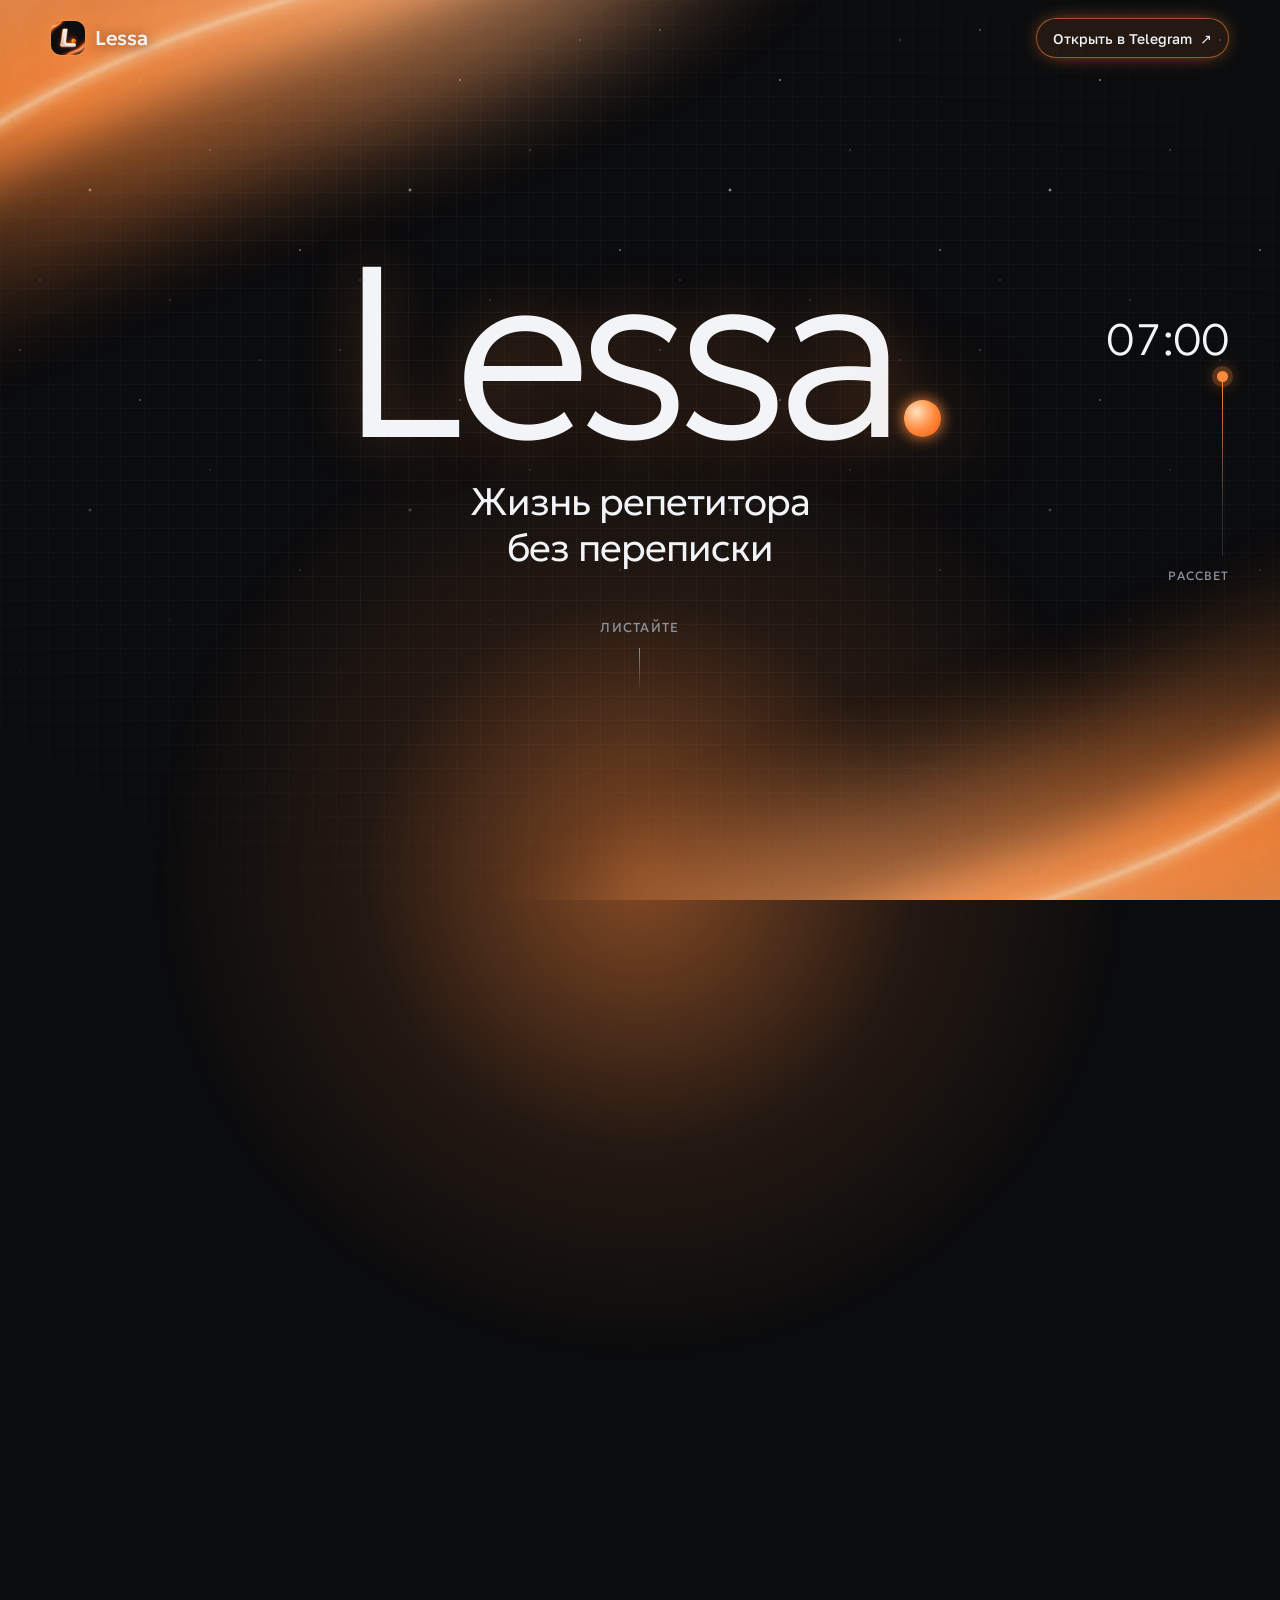
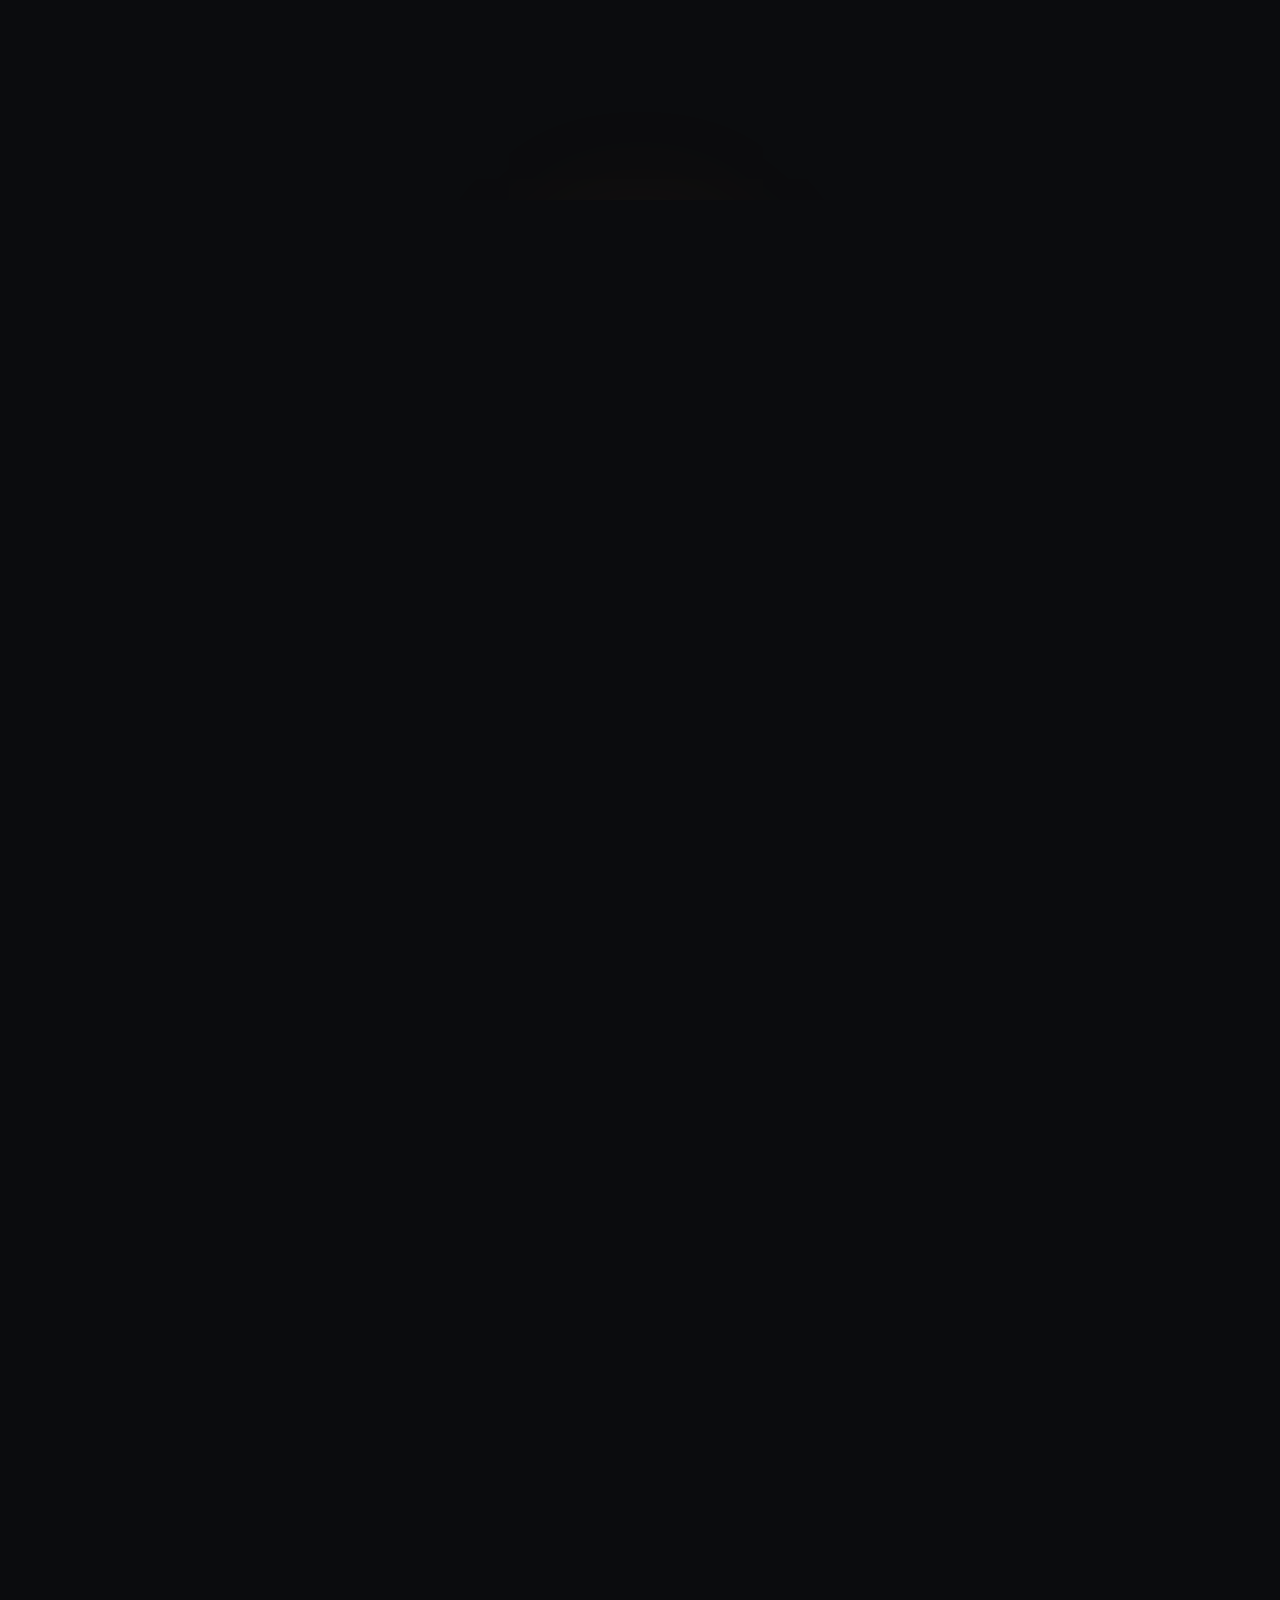
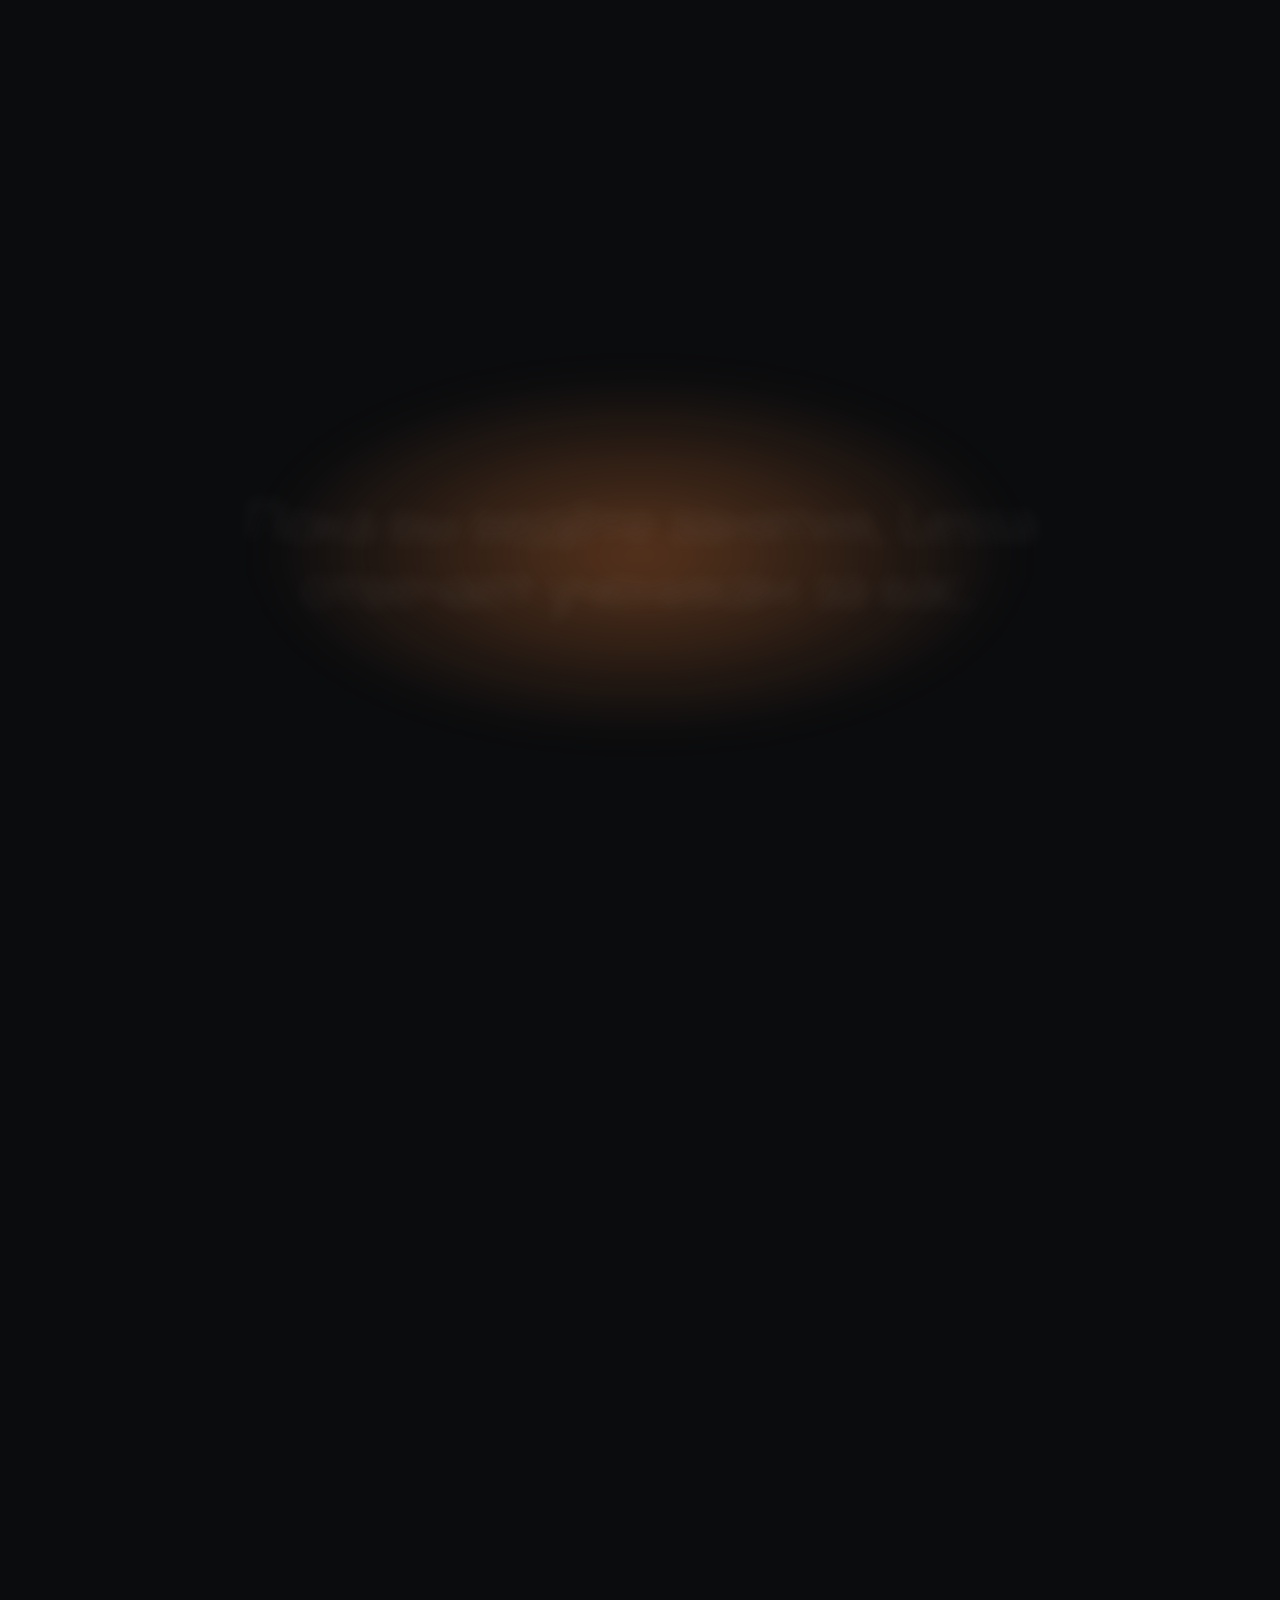
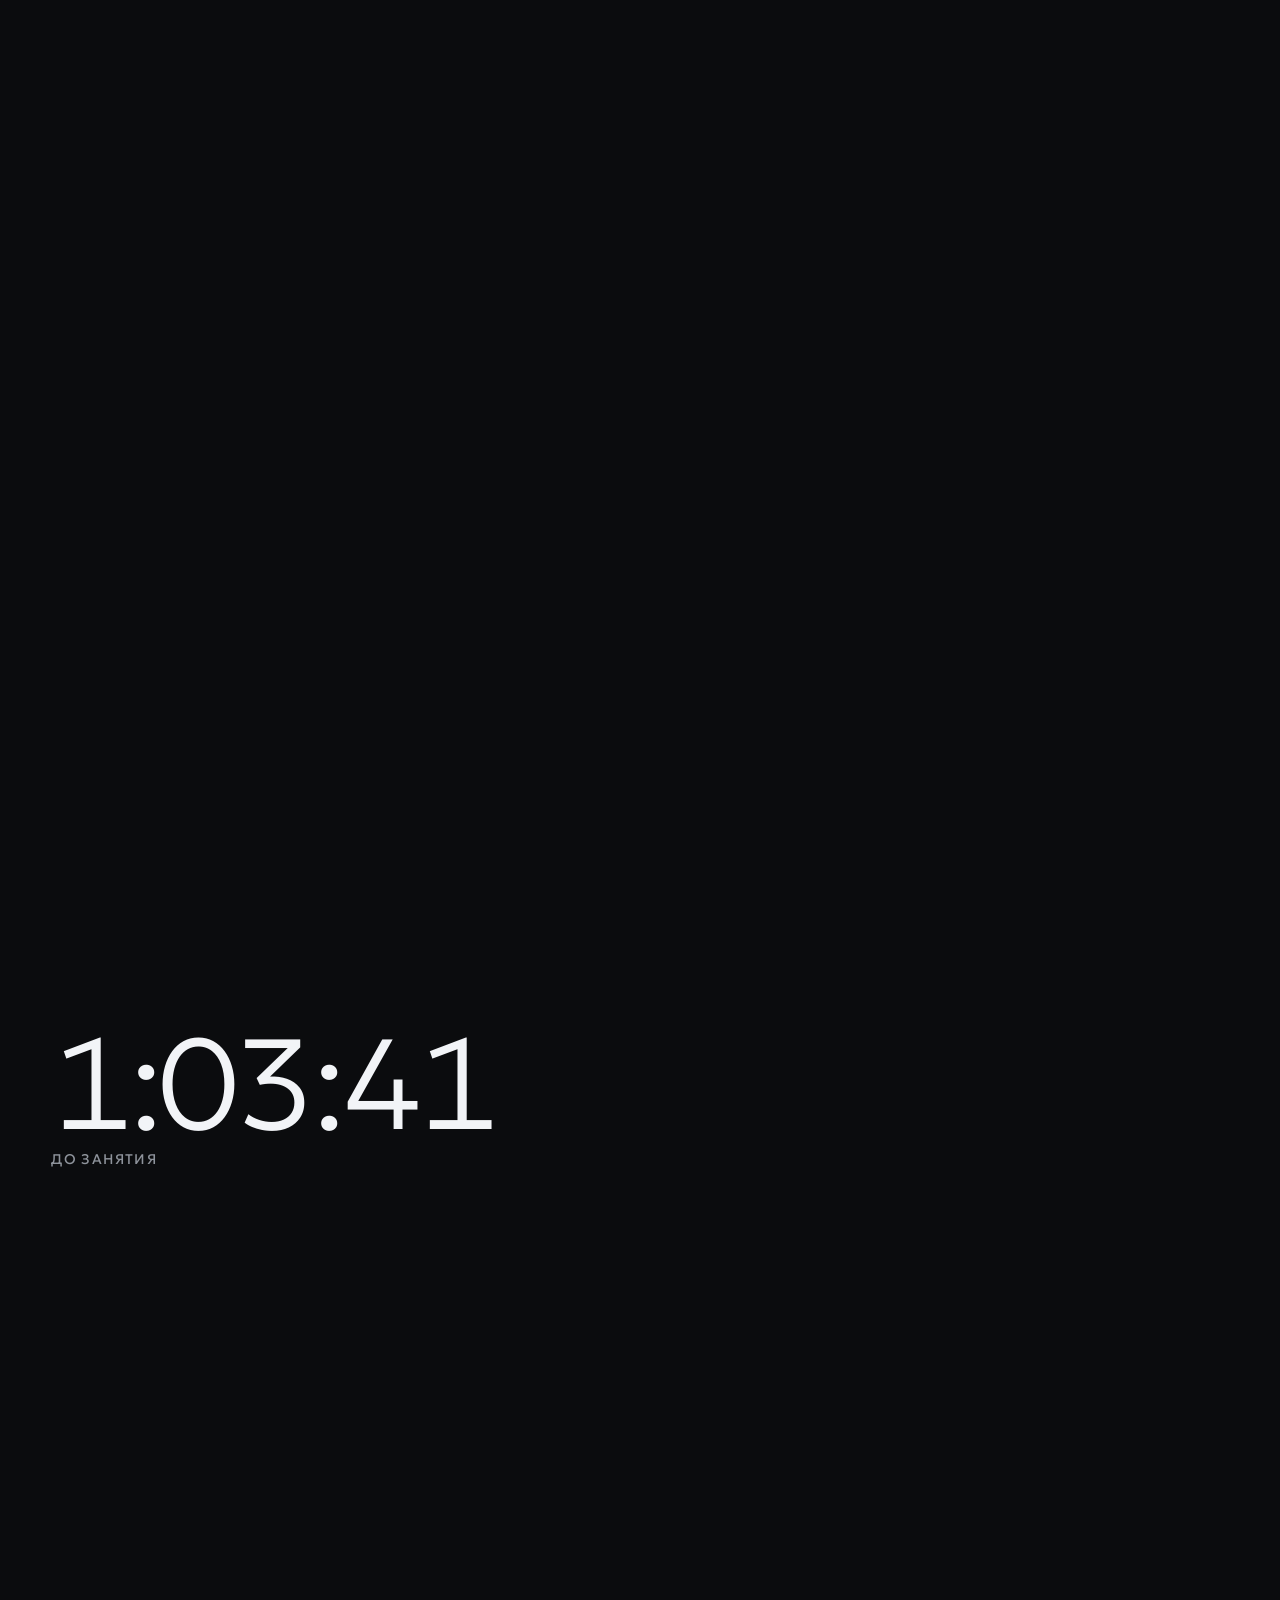
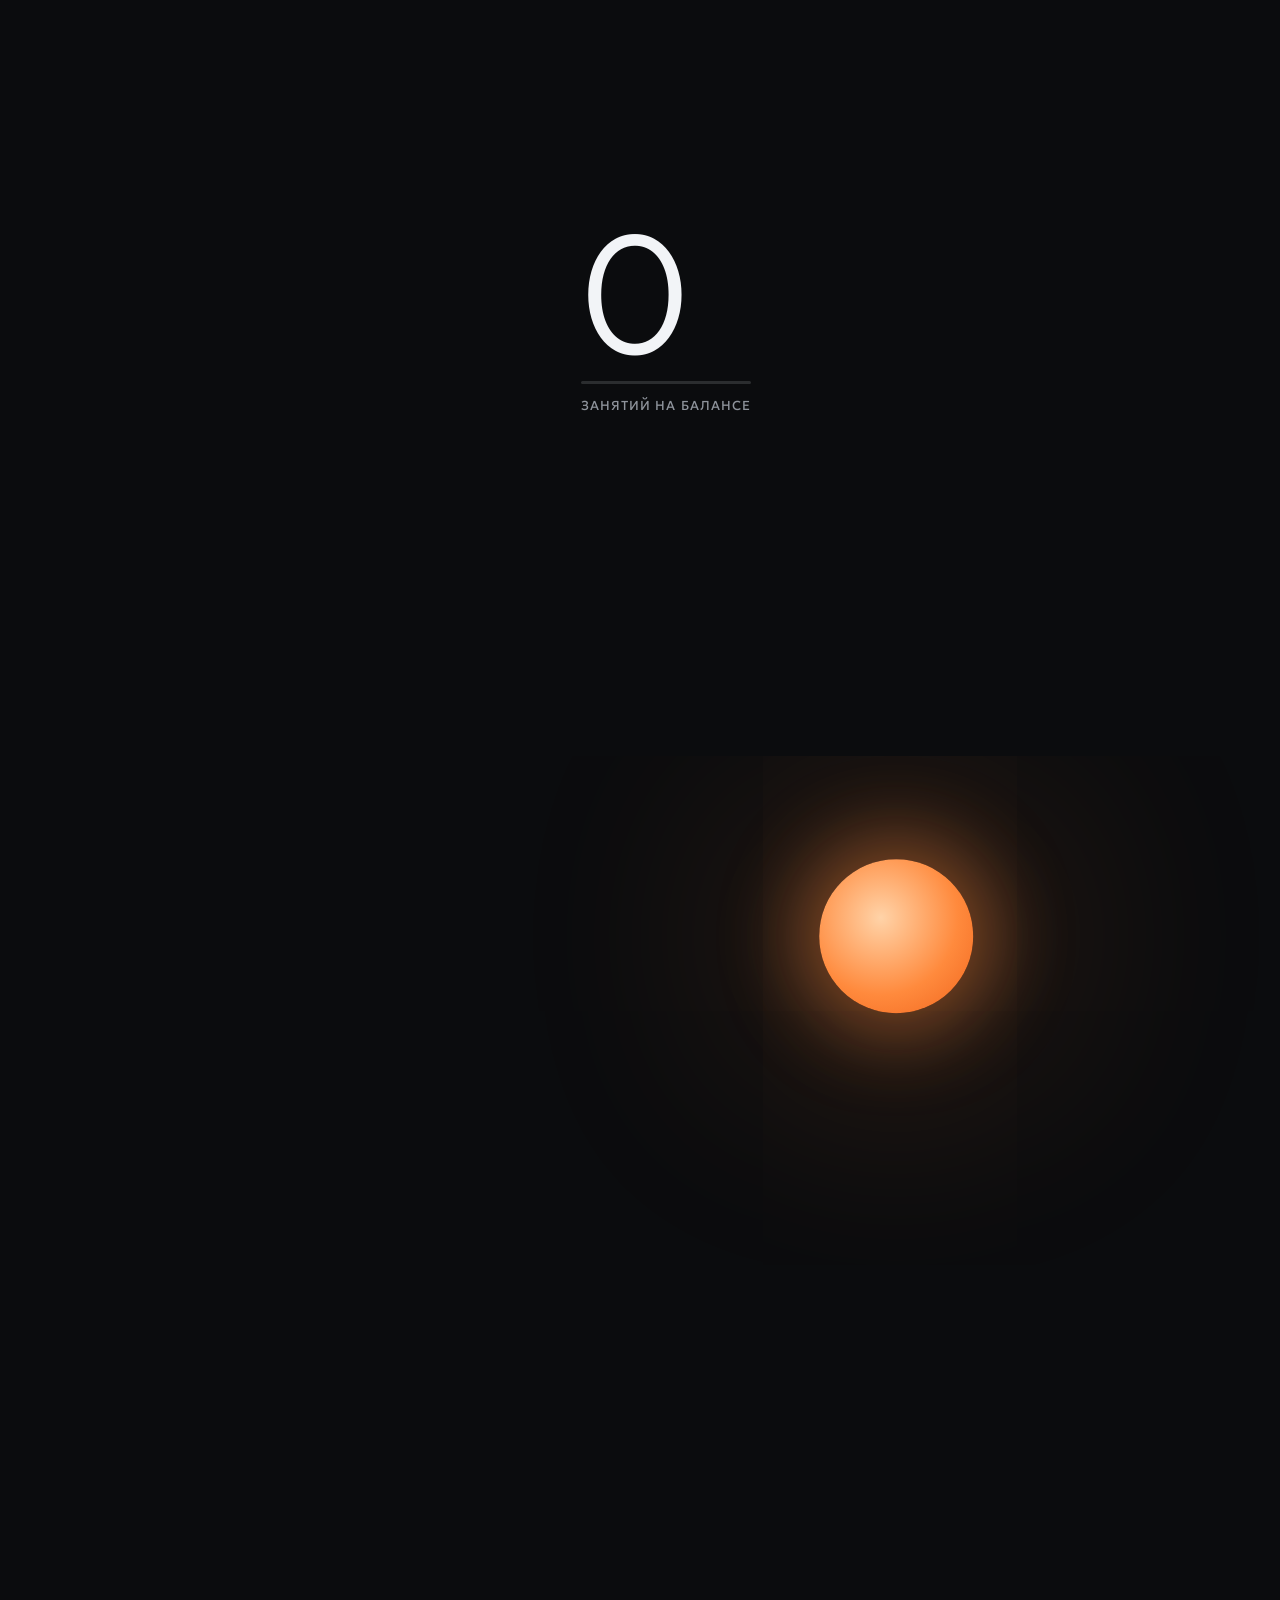
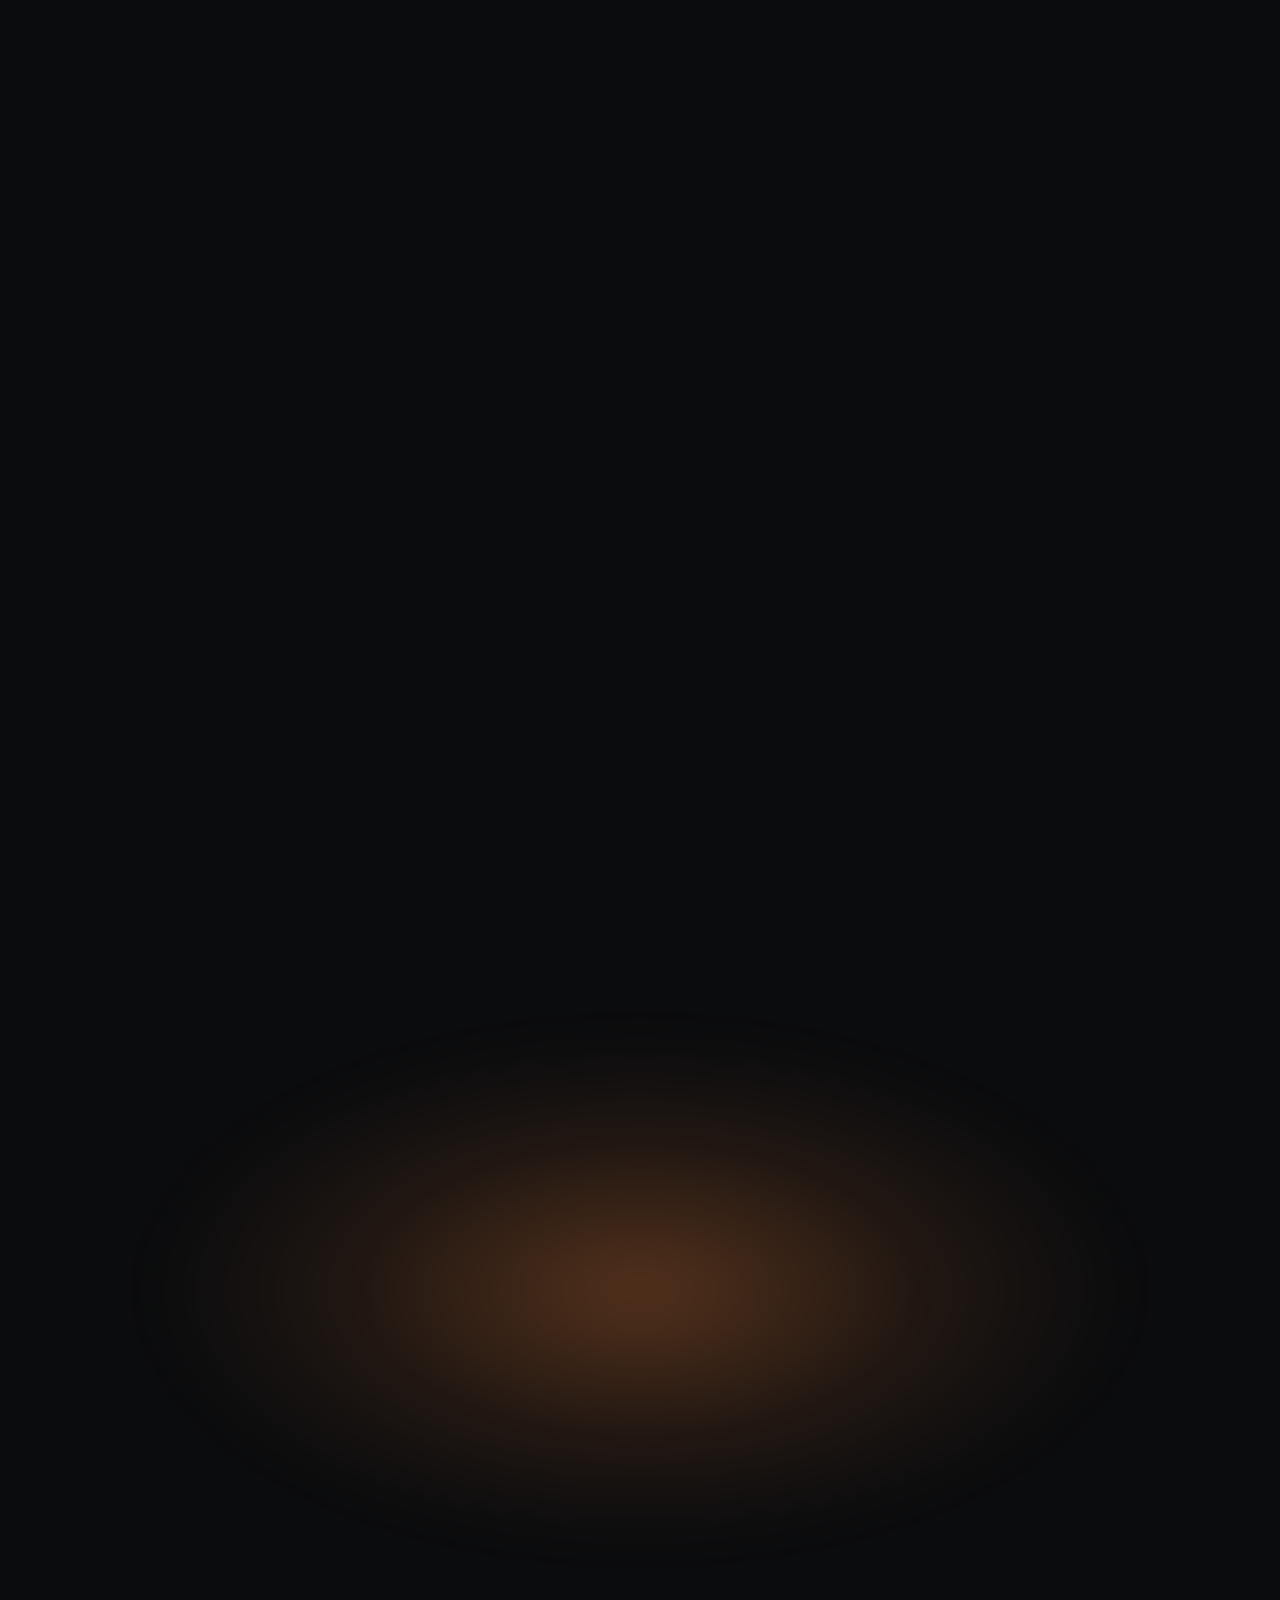
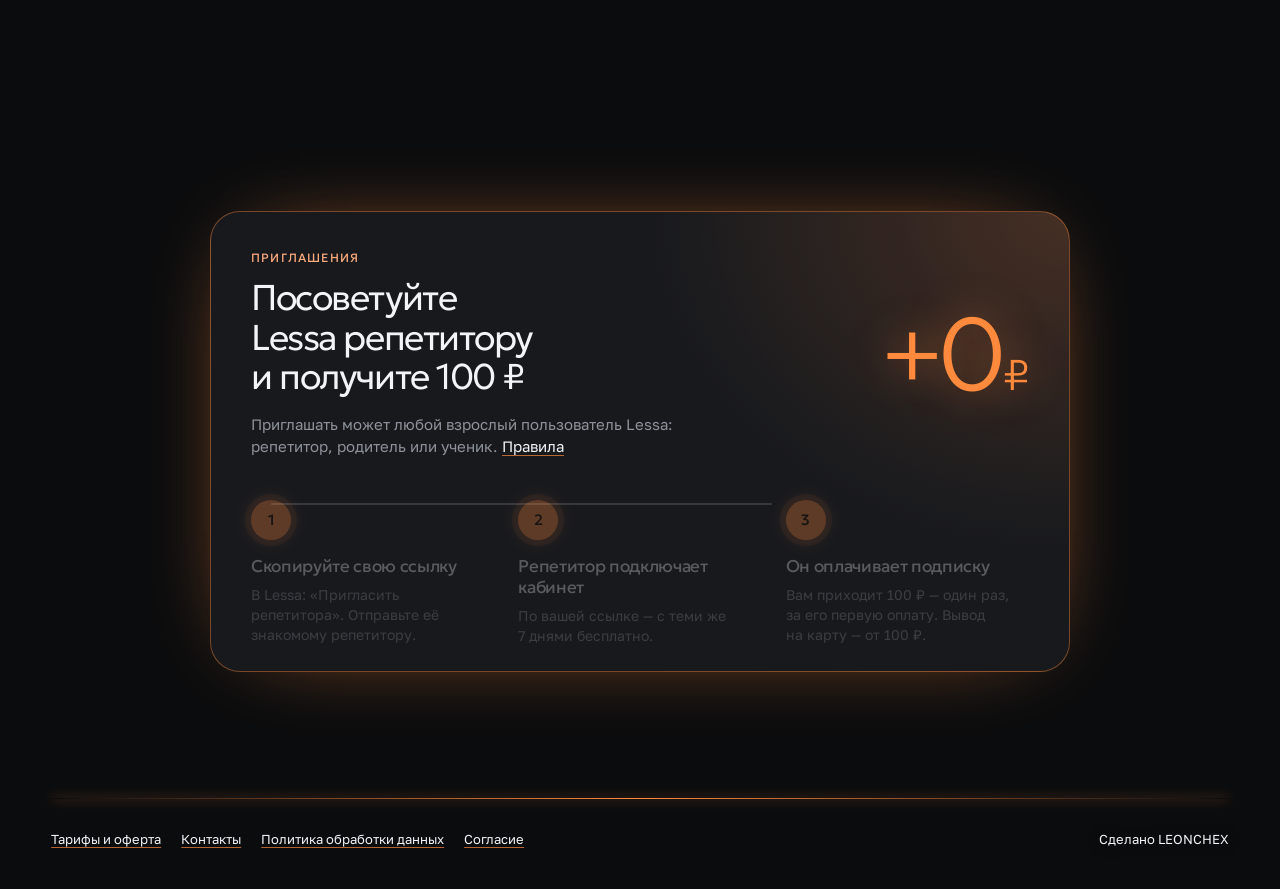
==== index.html @ dfcbb6e7 "Главная на телефоне: плавная прокрутка и вёрстка без наложений - Небо: плавно меняются только слои ф" ====
<!doctype html>
<html lang="ru">
<head>
<meta charset="utf-8">
<meta name="viewport" content="width=device-width, initial-scale=1">
<title>Lessa — кабинет репетитора в Telegram</title>
<meta name="description" content="Расписание, напоминания ученикам, учёт оплат и задания — в одном приложении в Telegram. Первые 7 дней бесплатно.">
<meta name="theme-color" content="#0b0c0e">
<meta property="og:type" content="website">
<meta property="og:locale" content="ru_RU">
<meta property="og:title" content="Lessa — кабинет репетитора в Telegram">
<meta property="og:description" content="Расписание, напоминания ученикам, учёт оплат и задания — в одном приложении в Telegram.">
<link rel="preload" href="fonts/geologica-latin.woff2" as="font" type="font/woff2" crossorigin>
<link rel="preload" href="fonts/geologica-cyrillic.woff2" as="font" type="font/woff2" crossorigin>
<link rel="preload" href="fonts/golos-text-latin.woff2" as="font" type="font/woff2" crossorigin>
<link rel="preload" href="fonts/golos-text-cyrillic.woff2" as="font" type="font/woff2" crossorigin>
<link rel="preload" href="aura.webp" as="image" type="image/webp">
<script>
/* Страница показывается готовой: пока не загрузились шрифты первого экрана и свечение,
   она скрыта (фон уже тёмный). Иначе первую секунду текст рисовался системным шрифтом
   и скачком менялся. Дольше 1,5 с не ждём — при медленной связи покажем как есть. */
(function () {
  var root = document.documentElement;
  if (!document.fonts || !document.fonts.load || !window.Promise) return;
  root.classList.add("loading");
  var shown = false;
  var show = function () {
    if (shown) return;
    shown = true;
    root.classList.remove("loading");
    /* шрифты экранов в телефонах — сразу следом, чтобы не мигали при прокрутке */
    ['600 14px "Unbounded"', '400 15px "Onest"', '400 10px "Martian Mono"'].forEach(function (f) {
      document.fonts.load(f, "Lessa Заявки 0123").catch(function () {});
    });
  };
  /* свечение — когда картинки волн на странице не только скачаны, но и готовы к показу;
     проверку запускает строчка сразу после разметки волн, не дожидаясь скриптов анимации */
  var aura = new Promise(function (done) {
    window.lessaAuraReady = function () {
      var imgs = [].slice.call(document.querySelectorAll(".aura img"));
      Promise.all(imgs.map(function (img) { return img.decode ? img.decode().catch(function () {}) : null; })).then(done, done);
    };
  });
  Promise.all([
    document.fonts.load('200 100px "Geologica"', "Lessa"),
    document.fonts.load('300 30px "Geologica"', "Жизнь репетитора без переписки 07:00"),
    document.fonts.load('500 14px "Golos Text"', "Открыть в Telegram"),
    aura,
  ]).then(show, show);
  setTimeout(show, 1500);
})();
</script>
<link rel="icon" href="logo.png">
<link rel="apple-touch-icon" href="logo.png">
<style>
/* Layout: история одного дня репетитора. Страница сама проходит ночь → день → ночь (--sky 0 → 1 → 0),
   в центре телефон с живым интерфейсом; справа часы, которые идут вместе с прокруткой.
   Бренд Lessa: монохром + один цвет — оранжевый утреннего солнца. Тонкие Geologica и Golos
   у самой страницы; экраны в телефонах — копия настоящего приложения (Unbounded, Onest,
   Martian Mono и значения из miniapp/static/style.css). */
@property --sky { syntax: "<number>"; inherits: true; initial-value: 0; }

/* Шрифты страницы (Geologica, Golos Text) — свои файлы, без Google Fonts */
@font-face { font-family: "Geologica"; font-style: normal; font-weight: 200 700; font-display: swap; src: url(fonts/geologica-cyrillic-ext.woff2) format("woff2"); unicode-range: U+0460-052F, U+1C80-1C8A, U+20B4, U+2DE0-2DFF, U+A640-A69F, U+FE2E-FE2F; }
@font-face { font-family: "Geologica"; font-style: normal; font-weight: 200 700; font-display: swap; src: url(fonts/geologica-cyrillic.woff2) format("woff2"); unicode-range: U+0301, U+0400-045F, U+0490-0491, U+04B0-04B1, U+2116; }
@font-face { font-family: "Geologica"; font-style: normal; font-weight: 200 700; font-display: swap; src: url(fonts/geologica-latin-ext.woff2) format("woff2"); unicode-range: U+0100-02BA, U+02BD-02C5, U+02C7-02CC, U+02CE-02D7, U+02DD-02FF, U+0304, U+0308, U+0329, U+1D00-1DBF, U+1E00-1E9F, U+1EF2-1EFF, U+2020, U+20A0-20AB, U+20AD-20C0, U+2113, U+2C60-2C7F, U+A720-A7FF; }
@font-face { font-family: "Geologica"; font-style: normal; font-weight: 200 700; font-display: swap; src: url(fonts/geologica-latin.woff2) format("woff2"); unicode-range: U+0000-00FF, U+0131, U+0152-0153, U+02BB-02BC, U+02C6, U+02DA, U+02DC, U+0304, U+0308, U+0329, U+2000-206F, U+20AC, U+2122, U+2191, U+2193, U+2212, U+2215, U+FEFF, U+FFFD; }
@font-face { font-family: "Golos Text"; font-style: normal; font-weight: 400 600; font-display: swap; src: url(fonts/golos-text-cyrillic-ext.woff2) format("woff2"); unicode-range: U+0460-052F, U+1C80-1C8A, U+20B4, U+2DE0-2DFF, U+A640-A69F, U+FE2E-FE2F; }
@font-face { font-family: "Golos Text"; font-style: normal; font-weight: 400 600; font-display: swap; src: url(fonts/golos-text-cyrillic.woff2) format("woff2"); unicode-range: U+0301, U+0400-045F, U+0490-0491, U+04B0-04B1, U+2116; }
@font-face { font-family: "Golos Text"; font-style: normal; font-weight: 400 600; font-display: swap; src: url(fonts/golos-text-latin-ext.woff2) format("woff2"); unicode-range: U+0100-02BA, U+02BD-02C5, U+02C7-02CC, U+02CE-02D7, U+02DD-02FF, U+0304, U+0308, U+0329, U+1D00-1DBF, U+1E00-1E9F, U+1EF2-1EFF, U+2020, U+20A0-20AB, U+20AD-20C0, U+2113, U+2C60-2C7F, U+A720-A7FF; }
@font-face { font-family: "Golos Text"; font-style: normal; font-weight: 400 600; font-display: swap; src: url(fonts/golos-text-latin.woff2) format("woff2"); unicode-range: U+0000-00FF, U+0131, U+0152-0153, U+02BB-02BC, U+02C6, U+02DA, U+02DC, U+0304, U+0308, U+0329, U+2000-206F, U+20AC, U+2122, U+2191, U+2193, U+2212, U+2215, U+FEFF, U+FFFD; }

/* Шрифты приложения — те же файлы, что в miniapp/static/fonts */
@font-face { font-family: "Onest"; font-weight: 400 700; font-display: swap; src: url("fonts/onest-cyrillic.woff2") format("woff2"); unicode-range: U+0301, U+0400-045F, U+0490-0491, U+04B0-04B1, U+2116; }
@font-face { font-family: "Onest"; font-weight: 400 700; font-display: swap; src: url("fonts/onest-latin.woff2") format("woff2"); unicode-range: U+0000-00FF, U+0131, U+0152-0153, U+02BB-02BC, U+02C6, U+02DA, U+02DC, U+0304, U+0308, U+0329, U+2000-206F, U+20AC, U+20BD, U+2122, U+2191, U+2193, U+2212, U+2215, U+FEFF, U+FFFD; }
@font-face { font-family: "Unbounded"; font-weight: 500 700; font-display: swap; src: url("fonts/unbounded-cyrillic.woff2") format("woff2"); unicode-range: U+0301, U+0400-045F, U+0490-0491, U+04B0-04B1, U+2116; }
@font-face { font-family: "Unbounded"; font-weight: 500 700; font-display: swap; src: url("fonts/unbounded-latin.woff2") format("woff2"); unicode-range: U+0000-00FF, U+0131, U+0152-0153, U+02BB-02BC, U+02C6, U+02DA, U+02DC, U+0304, U+0308, U+0329, U+2000-206F, U+20AC, U+2122, U+2191, U+2193, U+2212, U+2215, U+FEFF, U+FFFD; }
@font-face { font-family: "Martian Mono"; font-weight: 400 500; font-display: swap; src: url("fonts/martian-mono-cyrillic.woff2") format("woff2"); unicode-range: U+0301, U+0400-045F, U+0490-0491, U+04B0-04B1, U+2116; }
@font-face { font-family: "Martian Mono"; font-weight: 400 500; font-display: swap; src: url("fonts/martian-mono-latin.woff2") format("woff2"); unicode-range: U+0000-00FF, U+0131, U+0152-0153, U+02BB-02BC, U+02C6, U+02DA, U+02DC, U+0304, U+0308, U+0329, U+2000-206F, U+20AC, U+2122, U+2191, U+2193, U+2212, U+2215, U+FEFF, U+FFFD; }

:root {
  --night: #0b0c0e;
  --day: #f4f5f7;
  --ink-night: #f2f4f7;
  --ink-day: #0b0c0e;
  --muted-night: #8e939b;
  --muted-day: #5c6169;
  --sun: #ff8a3d;
  --sun-ink: #1d0c02;

  --font-display: "Geologica", "Segoe UI", system-ui, sans-serif;
  --font-body: "Golos Text", "Segoe UI", system-ui, -apple-system, sans-serif;

  --gutter: clamp(16px, 4vw, 56px);
  --ease: cubic-bezier(0.16, 1, 0.3, 1);

  /* Небо меняется двумя путями. Фон (слои в .sky и подложка шапки) — плавно за прокруткой:
     скрипт пишет --sky прямо на эти несколько элементов. Цвета текста и карточек — один раз,
     на середине перехода (класс .day на html), с короткой анимацией. Раньше --sky на html
     менялся каждый кадр, и телефон пересчитывал стили всей страницы — прокрутка шла рывками. */
  --sky: 0;
  transition: --sky 0.4s ease;
  --bg: color-mix(in oklab, var(--day) calc(var(--sky) * 100%), var(--night));
  --fg: color-mix(in oklab, var(--ink-day) calc(var(--sky) * 100%), var(--ink-night));
  --muted: color-mix(in oklab, var(--muted-day) calc(var(--sky) * 100%), var(--muted-night));
  --line: color-mix(in oklab, rgba(11, 12, 14, 0.12) calc(var(--sky) * 100%), rgba(242, 244, 247, 0.14));
  --bubble: color-mix(in oklab, #ffffff calc(var(--sky) * 100%), #1b1d21);
  color-scheme: dark;
}
:root.day { --sky: 1; color-scheme: light; }

*, *::before, *::after { box-sizing: border-box; }
/* под всем — ночь; день — слой .sky__day поверх неё (см. .sky) */
html { background: var(--night); overflow-x: clip; scrollbar-width: none; }
html::-webkit-scrollbar { display: none; } /* полоса прокрутки скрыта: листается страница как обычно */
body {
  margin: 0; background: var(--night); color: var(--fg);
  font: 400 17px/1.5 var(--font-body);
  -webkit-font-smoothing: antialiased; overflow-x: clip;
}
html.lenis, html.lenis body { height: auto; }
/* пока грузятся шрифты первого экрана — страница скрыта, видно только тёмный фон */
html.loading body { opacity: 0; }
body { transition: opacity 0.35s ease; }
.lenis.lenis-smooth { scroll-behavior: auto !important; }
a { color: inherit; text-decoration: none; }
button { font: inherit; color: inherit; background: none; border: 0; padding: 0; cursor: pointer; }
:focus-visible { outline: 2px solid var(--sun); outline-offset: 4px; border-radius: 8px; }
[hidden] { display: none !important; }
.sr-only { position: absolute !important; width: 1px; height: 1px; overflow: hidden; clip: rect(0 0 0 0); white-space: nowrap; }

/* Небо за страницей: свой --sky (его пишет скрипт), поэтому слои меняются плавно,
   а пересчитывается только этот десяток элементов. День — светлый слой поверх ночи. */
.sky { position: fixed; inset: 0; z-index: 0; pointer-events: none; }
.sky__day { position: fixed; inset: 0; background: var(--day); opacity: var(--sky); }
/* тетрадь в клетку: проступает днём, к краям растворяется */
.paper {
  --grid: color-mix(in oklab, rgba(11, 12, 14, 0.06) calc(var(--sky) * 100%), rgba(242, 244, 247, 0.035));
  position: fixed; inset: 0; pointer-events: none; z-index: 0;
  background-image: linear-gradient(to right, var(--grid) 1px, transparent 1px), linear-gradient(to bottom, var(--grid) 1px, transparent 1px);
  background-size: 24px 24px;
  -webkit-mask-image: radial-gradient(80% 70% at 50% 50%, #000 40%, transparent 100%);
  mask-image: radial-gradient(80% 70% at 50% 50%, #000 40%, transparent 100%);
}
/* заря и закат: тёплый свет, сильнее всего посередине перехода — иначе ночь ↔ день идёт через серый */
.dawn {
  position: fixed; inset: 0; pointer-events: none; z-index: 0;
  background: radial-gradient(90% 70% at 70% 30%, color-mix(in oklab, var(--sun) 55%, #ffd9b8), transparent 70%);
  opacity: calc(var(--sky) * (1 - var(--sky)) * 4 * 0.55);
}
/* свечение как на логотипе: две оранжевые волны из углов. Ночью горят ярко,
   днём остаются тёплой дымкой по краям. Волна — готовая картинка aura.webp (размытие
   нарисовано заранее): живое размытие SVG пересчитывалось на каждом кадре прокрутки. */
.aura {
  position: fixed; inset: 0; pointer-events: none; z-index: 0; overflow: hidden;
  opacity: calc(0.95 - var(--sky) * 0.55);
}
.aura__wave { position: absolute; width: max(62vw, 560px); aspect-ratio: 10 / 7; will-change: transform; }
.aura__wave img { position: absolute; left: -30%; top: -42.857%; width: 160%; height: auto; max-width: none; display: block; }
.aura__wave--a { left: -12vw; top: -16vh; animation: aura-a 24s ease-in-out infinite alternate; }
.aura__wave--b { right: -12vw; bottom: -18vh; transform: rotate(180deg); animation: aura-b 28s ease-in-out infinite alternate; }
@keyframes aura-a { from { transform: translate(-1vw, -1vh); } to { transform: translate(2vw, 2vh) rotate(3deg); } }
@keyframes aura-b { from { transform: rotate(180deg) translate(-1vw, -1vh); } to { transform: rotate(183deg) translate(2vw, 2vh); } }
@media (max-width: 700px) {
  .aura__wave { width: 150vw; }
  .aura__wave--a { left: -41vw; top: -10vh; }
  .aura__wave--b { right: -41vw; bottom: -10vh; }
}

/* звёзды — только ночью */
.stars {
  position: fixed; inset: 0; pointer-events: none; z-index: 0;
  opacity: calc((1 - var(--sky)) * 0.9);
  background-image:
    radial-gradient(1px 1px at 20px 30px, rgba(255, 255, 255, 0.9), transparent),
    radial-gradient(1.5px 1.5px at 140px 80px, rgba(255, 255, 255, 0.8), transparent),
    radial-gradient(1px 1px at 260px 40px, rgba(255, 255, 255, 0.6), transparent),
    radial-gradient(2px 2px at 90px 190px, rgba(255, 255, 255, 0.85), transparent),
    radial-gradient(1px 1px at 210px 150px, rgba(255, 255, 255, 0.7), transparent),
    radial-gradient(1.5px 1.5px at 300px 250px, rgba(255, 255, 255, 0.75), transparent),
    radial-gradient(1px 1px at 40px 280px, rgba(255, 255, 255, 0.6), transparent),
    radial-gradient(1px 1px at 170px 300px, rgba(255, 255, 255, 0.7), transparent);
  background-size: 320px 320px;
  -webkit-mask-image: linear-gradient(#000 20%, transparent 85%);
  mask-image: linear-gradient(#000 20%, transparent 85%);
}

/* шапка */
.top {
  position: fixed; top: 0; left: 0; right: 0; z-index: 30;
  padding: calc(env(safe-area-inset-top, 0px) + 18px) var(--gutter) 18px;
  display: flex; align-items: center; justify-content: space-between; gap: 16px;
}
/* Подложка под шапкой (и часами на телефоне): текст, уехавший наверх, растворяется в небе,
   а не налезает на кнопку и часы. Цвет — как у неба в эту секунду (--sky пишет скрипт).
   Включается там, где под шапку уезжает текст; в закреплённых сценах и на первом экране её нет. */
.scrim {
  --c: color-mix(in oklab, var(--day) calc(var(--sky) * 100%), var(--night));
  position: fixed; left: 0; right: 0; top: 0; z-index: 15; pointer-events: none;
  height: calc(env(safe-area-inset-top, 0px) + 100px);
  background: linear-gradient(var(--c) 0%, var(--c) 52%, transparent);
  opacity: 0; transition: opacity 0.35s ease;
}
.scrim.on { opacity: 1; }
/* на телефоне под ней и строка часов: сплошная часть заканчивается ниже часов */
@media (max-width: 900px) { .scrim { height: calc(env(safe-area-inset-top, 0px) + 128px); background: linear-gradient(var(--c) 0%, var(--c) 80%, transparent); } }
/* надпись лежит на светящейся волне — тень держит её читаемой */
.brand { display: inline-flex; align-items: center; gap: 10px; font: 500 20px/1 var(--font-display); letter-spacing: -0.02em; text-shadow: 0 1px 14px rgba(0, 0, 0, 0.55); }
.brand img {
  width: 34px; height: 34px; border-radius: 10px;
  box-shadow: 0 0 0 1px rgba(255, 255, 255, 0.08), 0 0 22px -2px color-mix(in oklab, var(--sun) 60%, transparent);
}
.pill-link {
  display: inline-flex; align-items: center; gap: 8px; min-height: 40px; padding: 0 16px; white-space: nowrap;
  border: 1px solid color-mix(in oklab, var(--sun) 55%, transparent); border-radius: 999px; font-size: 14px; font-weight: 500;
  background: color-mix(in oklab, var(--sun) 10%, transparent);
  box-shadow: 0 0 22px -8px var(--sun);
  transition: background-color 0.3s, color 0.3s, box-shadow 0.3s;
}
.pill-link:hover { background: var(--sun); color: var(--sun-ink); box-shadow: 0 0 30px -4px var(--sun); }
@media (max-width: 360px) { .pill-long { display: none; } }

/* часы дня */
.clock {
  position: fixed; right: var(--gutter); top: 50%; z-index: 20; transform: translateY(-50%);
  display: flex; flex-direction: column; align-items: flex-end; gap: 14px; pointer-events: none;
}
.clock__time { font: 200 44px/1 var(--font-display); letter-spacing: -0.03em; font-variant-numeric: tabular-nums; }
.clock__track { position: relative; width: 1px; height: 180px; background: linear-gradient(var(--sun), var(--line) 75%); margin-right: 6px; }
.clock__dot {
  position: absolute; left: 50%; top: 0; width: 11px; height: 11px; margin: -5.5px 0 0 -5.5px; border-radius: 50%;
  background: var(--sun); box-shadow: 0 0 0 5px color-mix(in oklab, var(--sun) 22%, transparent), 0 0 18px var(--sun);
}
.clock__part { font: 400 12px/1 var(--font-display); letter-spacing: 0.08em; text-transform: uppercase; color: var(--muted); }
@media (max-width: 900px) {
  .clock { top: calc(env(safe-area-inset-top, 0px) + 72px); transform: none; flex-direction: row; align-items: center; gap: 10px; }
  .clock__time { font-size: 22px; font-weight: 300; }
  .clock__track { display: none; }
}

main { position: relative; z-index: 1; }
.h {
  margin: 0; max-width: 16ch; font: 300 clamp(30px, 4vw, 58px)/1.06 var(--font-display);
  letter-spacing: -0.04em; text-wrap: balance;
}
.hint { margin: 0; font-size: 15px; color: var(--muted); min-height: 1.5em; }
.again { min-height: 44px; padding: 0 18px; border-radius: 99px; border: 1px solid var(--line); font-size: 14px; color: var(--muted); align-self: flex-start; }
.again:hover { color: var(--fg); border-color: var(--fg); }

/* 07:00 */
.s0 {
  position: relative; min-height: 100svh; display: grid; place-items: center; text-align: center;
  padding: 120px var(--gutter) 80px;
}
.s0__glow {
  position: absolute; left: 50%; bottom: -52vmin; width: 110vmin; height: 110vmin; transform: translateX(-50%);
  border-radius: 50%; pointer-events: none;
  background: radial-gradient(closest-side, color-mix(in oklab, var(--sun) 55%, transparent), color-mix(in oklab, var(--sun) 12%, transparent) 55%, transparent);
  filter: blur(8px); opacity: 0.9;
}
.s0__inner { position: relative; display: flex; flex-direction: column; align-items: center; gap: 22px; }
.s0__title {
  margin: 0; font: 200 clamp(84px, 19vw, 280px)/0.86 var(--font-display); letter-spacing: -0.06em;
  text-shadow: 0 0 0.25em color-mix(in oklab, var(--sun) 30%, transparent);
}
/* оранжевый шар — точка, как в знаке Lessa */
.ball {
  display: inline-block; width: 0.15em; height: 0.15em; margin-left: 0.05em; border-radius: 50%;
  vertical-align: baseline;
  background: radial-gradient(circle at 34% 32%, #ffe0bf, var(--sun) 52%, #e85a12);
  box-shadow: 0 0 0.06em var(--sun), 0 0 0.35em color-mix(in oklab, var(--sun) 55%, transparent);
}
/* слоган — две строки, перенос задан явно */
.s0__lead { margin: 0; font: 300 clamp(24px, 3vw, 40px)/1.2 var(--font-display); letter-spacing: -0.025em; }
.s0__lead span { display: block; white-space: nowrap; }
.s0__cue { margin-top: 28px; font: 400 13px/1 var(--font-display); letter-spacing: 0.1em; text-transform: uppercase; color: var(--muted); }
.s0__cue::after { content: ""; display: block; width: 1px; height: 44px; margin: 14px auto 0; background: linear-gradient(var(--muted), transparent); }

/* закреплённые сцены: 08:00, 17:00, 21:00 */
.stage { position: relative; height: 100svh; overflow: hidden; }
.sun {
  position: absolute; left: 76%; top: 16%; width: clamp(90px, 12vw, 180px); aspect-ratio: 1; border-radius: 50%;
  transform: translate(-50%, -50%);
  background: radial-gradient(circle at 40% 38%, #ffd3a8, var(--sun) 58%, #f0641c);
  box-shadow: 0 0 80px 20px color-mix(in oklab, var(--sun) 45%, transparent), 0 0 240px 80px color-mix(in oklab, var(--sun) 18%, transparent);
}
/* Подпись стоит по центру сцены без CSS-transform: на transform у неё садится GSAP и
   запоминает его — при смене раскладки запомненное смещение сдвигало подпись. Центрируем flex-ом. */
.cap {
  position: absolute; left: var(--gutter); top: 0; bottom: 0; z-index: 3; margin: 0;
  display: flex; flex-direction: column; justify-content: center;
  max-width: 13ch; font: 300 clamp(26px, 3.2vw, 48px)/1.12 var(--font-display); letter-spacing: -0.03em; text-wrap: balance;
}
.cap--a { opacity: 0; }
.cap__note { margin: 14px 0 0; max-width: 30ch; font: 400 15px/1.45 var(--font-body); letter-spacing: 0; color: var(--muted); text-wrap: pretty; }
@media (max-width: 900px) {
  .cap { top: calc(env(safe-area-inset-top, 0px) + 112px); bottom: auto; display: block; right: var(--gutter); max-width: none; font-size: clamp(22px, 6vw, 30px); }
  .cap__note { font-size: 13.5px; margin-top: 8px; max-width: 46ch; }
}
/* на низком телефоне пояснение наезжало на телефон в сцене — остаётся только заголовок */
@media (max-width: 900px) and (max-height: 720px) { .cap__note { display: none; } }

/* ---------- телефон ---------- */
.phone {
  --pw: min(24vw, 31svh, 320px);
  position: relative; width: var(--pw); aspect-ratio: 9 / 19.5; flex: none;
  padding: calc(var(--pw) * 0.035); border-radius: calc(var(--pw) * 0.15);
  background: linear-gradient(160deg, #2c2f34 0%, #0f1012 50%, #1b1d21 100%);
  box-shadow: inset 0 1px 0 rgba(255, 255, 255, 0.35), inset 0 0 0 1px rgba(255, 255, 255, 0.08),
    0 40px 80px -30px rgba(0, 0, 0, 0.55), 0 12px 30px -12px rgba(0, 0, 0, 0.35),
    0 0 calc(var(--pw) * 0.45) calc(var(--pw) * -0.06) color-mix(in oklab, var(--sun) 26%, transparent);
}
.stage .phone { position: absolute; left: 50%; top: 50%; margin: calc(var(--pw) * -1.083) 0 0 calc(var(--pw) * -0.5); z-index: 2; }
@media (max-width: 900px) {
  .stage .phone { --pw: min(56vw, 30svh); top: 60%; }
}

/* Экран телефона — настоящий интерфейс Lessa в его собственных темах. Он свёрстан
   в «настоящих» пикселях телефона шириной 390 и уменьшен целиком (--k ставит скрипт):
   так размеры, шрифты и отступы — те же числа, что в miniapp/static/style.css. */
.screen {
  --bg: #ffffff; --surface: #f3f4f6; --sheet: #ffffff; --ink: #0b0c0e; --chrome: #3a3e45; --muted: #62666f;
  --line: rgba(11, 12, 14, 0.1); --line-strong: rgba(11, 12, 14, 0.24); --focus: rgba(11, 12, 14, 0.5); --on-accent: #ffffff;
  --soft: rgba(11, 12, 14, 0.06); --fill-1: rgba(11, 12, 14, 0.025); --fill-2: rgba(11, 12, 14, 0.04); --fill-3: rgba(11, 12, 14, 0.07); --fill-4: rgba(11, 12, 14, 0.14);
  --hi: rgba(255, 255, 255, 0.9);
  --ok: #1c7446; --ok-soft: rgba(28, 116, 70, 0.1); --ok-edge: rgba(28, 116, 70, 0.22);
  --warn: #8a5a00; --warn-soft: rgba(214, 150, 20, 0.14); --warn-edge: rgba(180, 120, 0, 0.26);
  --danger: #b3261e; --danger-soft: rgba(179, 38, 30, 0.08); --danger-edge: rgba(179, 38, 30, 0.22);
  --violet: #5a3fc0; --violet-soft: rgba(90, 63, 192, 0.1); --muted-soft: rgba(11, 12, 14, 0.05);
  --sun: #f2711c; --sun-glow: 0 0 8px rgba(242, 113, 28, 0.35); --sun-bar: linear-gradient(180deg, #ffa766, #f2711c);
  --sun-spot: rgba(242, 113, 28, 0.1); --sun-shadow: 0 12px 26px -12px rgba(242, 113, 28, 0.5);
  --logo-glow: 0 0 14px -3px rgba(242, 113, 28, 0.45);
  --sun-ball: radial-gradient(circle at 34% 32%, #ffe0bf, #ff8a3d 52%, #e85a12);
  --aura-opacity: 0.36; --on-glow: 0 1px 10px rgba(255, 255, 255, 0.6);
  --av0-bg: rgba(53, 91, 222, 0.1); --av0-fg: #2f4fc4;
  --av1-bg: rgba(28, 116, 70, 0.1); --av1-fg: #1c7446;
  --av2-bg: rgba(214, 150, 20, 0.15); --av2-fg: #7d5200;
  --av3-bg: rgba(90, 63, 192, 0.1); --av3-fg: #5a3fc0;
  --av4-bg: rgba(20, 130, 140, 0.1); --av4-fg: #11686f;
  --chrome-grad: linear-gradient(180deg, #2c2f35 0%, #0b0c0e 100%);
  --card-grad: linear-gradient(180deg, #f6f7f9 0%, #eef0f3 100%);
  --edge: inset 0 1px 0 rgba(255, 255, 255, 0.9);
  --btn-shadow: inset 0 1px 0 rgba(255, 255, 255, 0.16), 0 6px 18px rgba(11, 12, 14, 0.18);
  --glow-sm: 0 4px 14px rgba(11, 12, 14, 0.18); --glow-day: 0 6px 18px rgba(11, 12, 14, 0.25);
  --glow-dot: 0 0 0 transparent; --glow-faint: 0 0 0 transparent; --icon-glow: none; --text-glow: none;
  --top-light: radial-gradient(70% 100% at 50% -20%, rgba(11, 12, 14, 0.05), transparent 62%);
  --tabbar-bg: rgba(255, 255, 255, 0.9); --backdrop: rgba(11, 12, 14, 0.35);
  --sheet-shadow: 0 -20px 60px rgba(11, 12, 14, 0.14); --toast-shadow: 0 10px 30px rgba(11, 12, 14, 0.25);
  --push-bg: rgba(246, 246, 248, 0.94); --tg-pill: rgba(255, 255, 255, 0.78);
  --font-body: "Onest", -apple-system, BlinkMacSystemFont, "Segoe UI", Roboto, sans-serif;
  --font-display: "Unbounded", "Onest", -apple-system, "Segoe UI", sans-serif;
  --font-mono: "Martian Mono", ui-monospace, "SFMono-Regular", Consolas, monospace;
  --font-ios: -apple-system, "SF Pro Text", "Segoe UI", Roboto, sans-serif;

  position: relative; width: 100%; height: 100%; overflow: hidden;
  border-radius: calc(var(--pw) * 0.118); background: var(--bg); color: var(--ink);
}
.screen[data-theme="dark"] {
  --bg: #0b0c0e; --surface: #151719; --sheet: #111215; --ink: #f2f4f7; --chrome: #c4c8cf; --muted: #9096a0;
  --line: rgba(236, 240, 247, 0.1); --line-strong: rgba(236, 240, 247, 0.26); --focus: rgba(255, 255, 255, 0.5); --on-accent: #0b0c0e;
  --soft: rgba(255, 255, 255, 0.07); --fill-1: rgba(255, 255, 255, 0.03); --fill-2: rgba(255, 255, 255, 0.05); --fill-3: rgba(255, 255, 255, 0.08); --fill-4: rgba(255, 255, 255, 0.14);
  --hi: rgba(255, 255, 255, 0.08);
  --ok: #7ed3a0; --ok-soft: rgba(126, 211, 160, 0.12); --ok-edge: rgba(126, 211, 160, 0.2);
  --warn: #f0c46c; --warn-soft: rgba(240, 196, 108, 0.12); --warn-edge: rgba(240, 196, 108, 0.22);
  --danger: #ff8f80; --danger-soft: rgba(255, 143, 128, 0.12); --danger-edge: rgba(255, 143, 128, 0.22);
  --violet: #cbbdfc; --violet-soft: rgba(195, 181, 251, 0.12); --muted-soft: rgba(255, 255, 255, 0.06);
  --sun: #ff8a3d; --sun-glow: 0 0 10px rgba(255, 138, 61, 0.6); --sun-bar: linear-gradient(180deg, #ffc08f, #ff8a3d 60%, #f0641c);
  --sun-spot: rgba(255, 138, 61, 0.16); --sun-shadow: 0 12px 30px -12px rgba(255, 138, 61, 0.6);
  --logo-glow: 0 0 18px -2px rgba(255, 138, 61, 0.6);
  --aura-opacity: 0.62; --on-glow: 0 1px 12px rgba(0, 0, 0, 0.5);
  --av0-bg: rgba(140, 170, 255, 0.14); --av0-fg: #c0cfff;
  --av1-bg: rgba(126, 211, 160, 0.14); --av1-fg: #ade6c4;
  --av2-bg: rgba(240, 196, 108, 0.14); --av2-fg: #f4d596;
  --av3-bg: rgba(195, 181, 251, 0.14); --av3-fg: #d8cefd;
  --av4-bg: rgba(110, 210, 215, 0.14); --av4-fg: #a9e5e8;
  --chrome-grad: linear-gradient(180deg, #ffffff 0%, #c4c8cf 100%);
  --card-grad: linear-gradient(180deg, #17191c 0%, #0f1113 100%);
  --edge: inset 0 1px 0 rgba(255, 255, 255, 0.08);
  --btn-shadow: inset 0 1px 0 #ffffff, 0 8px 28px rgba(255, 255, 255, 0.08);
  --glow-sm: 0 0 16px rgba(255, 255, 255, 0.18); --glow-day: 0 0 22px rgba(255, 255, 255, 0.3);
  --glow-dot: 0 0 6px rgba(255, 255, 255, 0.7); --glow-faint: 0 0 18px rgba(255, 255, 255, 0.08);
  --icon-glow: drop-shadow(0 0 6px rgba(255, 255, 255, 0.55)); --text-glow: 0 0 28px rgba(255, 255, 255, 0.25);
  --top-light: radial-gradient(70% 100% at 50% -20%, rgba(255, 255, 255, 0.09), transparent 62%), radial-gradient(50% 80% at 100% 0%, rgba(255, 255, 255, 0.04), transparent 60%);
  --tabbar-bg: rgba(11, 12, 14, 0.9); --backdrop: rgba(0, 0, 0, 0.62);
  --sheet-shadow: inset 0 1px 0 rgba(255, 255, 255, 0.12), 0 -20px 60px rgba(0, 0, 0, 0.6);
  --toast-shadow: 0 10px 40px rgba(0, 0, 0, 0.6), 0 0 30px rgba(255, 255, 255, 0.12);
  --push-bg: rgba(40, 41, 45, 0.94); --tg-pill: rgba(36, 37, 41, 0.78);
}
.app {
  position: absolute; left: 0; top: 0; width: 390px; height: calc(100% / var(--k, 0.7));
  transform: scale(var(--k, 0.7)); transform-origin: 0 0;
  isolation: isolate; overflow: hidden; text-align: left;
  background: var(--bg); color: var(--ink); font: 15px/1.5 var(--font-body);
  overflow-wrap: anywhere; -webkit-font-smoothing: antialiased;
  transition: background-color 0.6s, color 0.6s;
}
.app h1, .app h2, .app h3, .app p { margin: 0; }
/* волны света из углов, как в приложении (там те же картинки в SVG) */
.app::before {
  content: ""; position: absolute; inset: 0; z-index: -1; pointer-events: none;
  background: url("aura.webp") left -351px top -294px / 936px auto no-repeat, var(--top-light);
  opacity: var(--aura-opacity);
}
.app::after {
  content: ""; position: absolute; right: -335px; bottom: -260px; width: 936px; aspect-ratio: 16 / 13; z-index: -1; pointer-events: none;
  background: url("aura.webp") center / 100% 100% no-repeat; transform: rotate(180deg); opacity: var(--aura-opacity);
}
.app svg.i { flex: none; fill: none; stroke: currentColor; stroke-width: 1.7; stroke-linecap: round; stroke-linejoin: round; }
/* статус-бар телефона и кнопки Telegram над приложением во весь экран */
.app .sb {
  position: absolute; top: 0; left: 0; right: 0; z-index: 12; height: 50px; padding: 8px 30px 0 44px;
  display: flex; align-items: center; justify-content: space-between;
  font: 600 16px/1 var(--font-ios); letter-spacing: -0.01em; font-variant-numeric: tabular-nums;
}
.app .sb-r { display: flex; align-items: center; gap: 7px; }
.app .sb-sig { display: flex; align-items: flex-end; gap: 2px; height: 11px; }
.app .sb-sig i { width: 3px; border-radius: 1px; background: currentColor; }
.app .sb-sig i:nth-child(1) { height: 4px; } .app .sb-sig i:nth-child(2) { height: 6px; } .app .sb-sig i:nth-child(3) { height: 8.5px; } .app .sb-sig i:nth-child(4) { height: 11px; }
.app .sb-bat { position: relative; width: 25px; height: 12px; border-radius: 4px; border: 1.5px solid currentColor; opacity: 0.9; }
.app .sb-bat::before { content: ""; position: absolute; left: 1.5px; top: 1.5px; bottom: 1.5px; width: 62%; border-radius: 1.5px; background: currentColor; }
.app .sb-bat::after { content: ""; position: absolute; right: -4px; top: 3px; width: 2px; height: 3px; border-radius: 0 1px 1px 0; background: currentColor; }
.app .tgc { position: absolute; top: 54px; left: 16px; right: 16px; z-index: 11; display: flex; justify-content: space-between; pointer-events: none; }
.app .tgc span {
  height: 30px; padding: 0 13px; border-radius: 99px; display: inline-flex; align-items: center; gap: 9px;
  font: 600 14px/1 var(--font-ios); background: var(--tg-pill); color: var(--ink); box-shadow: 0 0 0 1px var(--line), 0 2px 10px rgba(0, 0, 0, 0.08);
}
.app .tgc b { display: inline-flex; gap: 3px; } .app .tgc b i { width: 4px; height: 4px; border-radius: 50%; background: currentColor; }
.app .home-ind { position: absolute; left: 50%; bottom: 8px; z-index: 12; width: 134px; height: 5px; margin-left: -67px; border-radius: 99px; background: var(--ink); opacity: 0.85; }

.app .app-header { position: relative; display: flex; align-items: center; justify-content: space-between; gap: 16px; height: 172px; padding: 108px 24px 20px; }
.app .brand { display: flex; align-items: center; gap: 10px; min-width: 0; font: 600 14px/1.2 var(--font-display); letter-spacing: -0.01em; text-shadow: var(--on-glow); }
.app .brand img { flex: none; width: 34px; height: 34px; border-radius: 11px; display: block; box-shadow: 0 0 0 1px var(--line), var(--logo-glow); }
.app .header-actions { flex: none; display: flex; align-items: center; gap: 8px; }
.app .header-icon { flex: none; width: 34px; height: 34px; display: grid; place-items: center; border-radius: 50%; border: 1px solid var(--line); background: var(--soft); color: var(--chrome); }
.app .view { position: relative; display: flex; flex-direction: column; gap: 14px; padding: 8px 24px 0; }

.app h1 { font: 600 26px/1.15 var(--font-display); letter-spacing: -0.03em; }
.app .page-head { margin: 5px 0 10px; }
.app .page-head p { color: var(--muted); font-size: 14px; margin-top: 12px; }
.app .page-head h1::after { content: ""; display: inline-block; width: 0.2em; height: 0.2em; margin-left: 0.07em; border-radius: 50%; background: var(--sun-ball); box-shadow: var(--sun-glow); }
.app .back-link { align-self: flex-start; display: inline-flex; align-items: center; gap: 6px; min-height: 34px; margin-bottom: 2px; padding: 5px 13px 5px 9px; border: 1px solid var(--line); border-radius: 99px; background: var(--surface); color: var(--chrome); font-size: 13px; font-weight: 600; }
.app .section-title { font: 600 18px/1.25 var(--font-display); letter-spacing: -0.02em; }
.app .card > .section-title, .app .modal-body > .section-title { position: relative; padding-left: 13px; font-size: 15px; letter-spacing: -0.01em; }
.app .card > .section-title::before, .app .modal-body > .section-title::before { content: ""; position: absolute; left: 0; top: 50%; transform: translateY(-50%); width: 3px; height: 14px; border-radius: 99px; background: var(--sun-bar); box-shadow: var(--sun-glow); }
.app .muted { color: var(--muted); font-size: 14px; }

.app .card { display: flex; flex-direction: column; gap: 11px; border: 1px solid var(--line); background: var(--card-grad); border-radius: 24px; padding: 20px; color: inherit; box-shadow: var(--edge); transition: background-color 0.3s, border-color 0.3s; }
.app .card--accent { background: radial-gradient(120% 120% at 100% 0%, var(--sun-spot), transparent 60%), var(--surface); border-color: var(--line-strong); }
.app .card--done, .app .card--yes { background: linear-gradient(180deg, var(--ok-soft), transparent 85%), var(--surface); border-color: var(--ok-edge); }
.app .card--no { background: linear-gradient(180deg, var(--danger-soft), transparent 85%), var(--surface); border-color: var(--danger-edge); }
.app .card--wait { background: linear-gradient(180deg, var(--warn-soft), transparent 85%), var(--surface); border-color: var(--warn-edge); }
.app .card--off { background: repeating-linear-gradient(135deg, var(--fill-1) 0 8px, var(--fill-2) 8px 14px), var(--surface); border: 1px dashed var(--line-strong); box-shadow: none; }
.app .card--deco { position: relative; overflow: hidden; }
.app .card--deco::after { content: ""; position: absolute; right: -40px; top: -48px; width: 136px; height: 136px; border-radius: 50%; pointer-events: none; z-index: 0; background: radial-gradient(circle at 32% 32%, var(--sun-spot), transparent 70%); }
.app .card--deco > * { position: relative; z-index: 1; }
.app .card h3 { font-size: 16px; letter-spacing: -0.01em; font-weight: 650; }
.app .card-link { position: relative; padding-right: 42px; }
.app .card-link::after { content: "›"; position: absolute; right: 18px; top: 50%; transform: translateY(-50%); color: var(--muted); font-size: 22px; line-height: 1; }

.app .item { display: flex; gap: 12px; align-items: flex-start; }
.app .item--center { align-items: center; }
.app .item-time { flex: none; min-width: 52px; font: 600 15px/1.3 var(--font-display); letter-spacing: -0.02em; font-variant-numeric: tabular-nums; }
.app .item-time span { display: block; font: 400 12px/1.5 var(--font-body); color: var(--muted); letter-spacing: 0; }
.app .item-body { flex: 1; min-width: 0; display: flex; flex-direction: column; gap: 5px; }
.app .item-title { font-size: 15px; font-weight: 650; letter-spacing: -0.01em; }
.app .avatar { flex: none; width: 44px; height: 44px; border-radius: 14px; display: grid; place-items: center; font: 600 14px/1 var(--font-display); letter-spacing: -0.02em; box-shadow: inset 0 1px 0 var(--hi); }
.app .avatar--0 { background: var(--av0-bg); color: var(--av0-fg); }
.app .avatar--1 { background: var(--av1-bg); color: var(--av1-fg); }
.app .avatar--2 { background: var(--av2-bg); color: var(--av2-fg); }
.app .avatar--3 { background: var(--av3-bg); color: var(--av3-fg); }
.app .avatar--4 { background: var(--av4-bg); color: var(--av4-fg); }
.app .item > .avatar { width: 34px; height: 34px; border-radius: 12px; font-size: 12px; }
.app .person { display: flex; align-items: center; gap: 13px; min-width: 0; }
.app .person-text { flex: 1; min-width: 0; display: flex; flex-direction: column; gap: 4px; }
.app .name-note { font-size: 12.5px; line-height: 1.35; color: var(--muted); }
.app .stamp { font: 400 10px/1.5 var(--font-mono); letter-spacing: 0.04em; color: var(--muted); opacity: 0.85; }
.app .tag-soft { flex: none; padding: 4px 9px; border-radius: 8px; border: 1px solid var(--line); background: var(--fill-1); font-size: 11px; font-weight: 650; color: var(--muted); white-space: nowrap; }
.app .day-tags { display: flex; flex-wrap: wrap; gap: 5px; }
.app .day-tags .tag-soft { background: var(--soft); border-color: transparent; color: var(--chrome); }
.app .kind { align-self: flex-start; display: inline-flex; align-items: center; gap: 6px; padding: 4px 10px 4px 8px; border-radius: 99px; font: 400 9.5px/1.3 var(--font-mono); letter-spacing: 0.06em; text-transform: uppercase; }
.app .kind--accent { background: var(--soft); color: var(--ink); }
.app .kind--ok { background: var(--ok-soft); color: var(--ok); }
.app .kind--warn { background: var(--warn-soft); color: var(--warn); }
.app .kind--violet { background: var(--violet-soft); color: var(--violet); }
.app .lead-top, .app .lead-foot { display: flex; align-items: center; justify-content: space-between; gap: 8px; min-width: 0; }
.app .lead-foot .stamp { margin-left: auto; }
.app .lesson-head { display: flex; justify-content: space-between; align-items: flex-start; gap: 10px; }
.app .hw-text { white-space: pre-line; font-size: 15px; }
.app .badges, .app .btn-row, .app .chips { display: flex; flex-wrap: wrap; gap: 8px; }
.app .badge { display: inline-block; border-radius: 8px; padding: 5px 8px; font-size: 11px; font-weight: 650; line-height: 1.3; background: var(--soft); color: var(--ink); }
.app .badge-ok { background: var(--ok-soft); color: var(--ok); }
.app .badge-warn { background: var(--warn-soft); color: var(--warn); }
.app .badge-neutral { background: var(--soft); color: var(--ink); }
.app .badge-muted { background: var(--muted-soft); color: var(--muted); }
.app .icon-box { flex: none; width: 44px; height: 44px; border-radius: 14px; display: grid; place-items: center; background: var(--soft); color: var(--ink); box-shadow: inset 0 1px 0 var(--hi); }
.app .icon-box--warn { background: var(--warn-soft); color: var(--warn); }
.app .icon-box--violet { background: var(--violet-soft); color: var(--violet); }

.app .btn {
  display: inline-flex; align-items: center; justify-content: center; gap: 10px; min-height: 49px; padding: 12px 20px;
  border: 0; border-radius: 999px; background: var(--chrome-grad); color: var(--on-accent);
  font: 650 14px/1.2 var(--font-body); text-decoration: none; box-shadow: var(--btn-shadow);
  transition: filter 0.15s, transform 0.15s, box-shadow 0.2s, opacity 0.3s;
}
.app .btn:active { transform: translateY(1px); }
.app .btn-primary { background: var(--chrome-grad); color: var(--on-accent); box-shadow: var(--btn-shadow), var(--sun-shadow); }
.app .btn-secondary { background: var(--soft); color: var(--ink); box-shadow: inset 0 0 0 1px var(--line), inset 0 1px 0 var(--hi); }
.app .btn-quiet { background: transparent; color: var(--muted); min-height: 42px; padding: 8px 10px; box-shadow: none; }
.app .btn-danger { background: var(--danger-soft); color: var(--danger); box-shadow: inset 0 0 0 1px var(--danger-edge); }
.app .btn-quiet-danger { background: transparent; color: var(--danger); min-height: 42px; padding: 8px 10px; box-shadow: none; }
.app .btn-small { min-height: 43px; padding: 10px 16px; font-size: 12px; }
.app .btn-block { width: 100%; }
.app .btn-row > .btn { flex: 1 1 130px; }
.app .btn-row--stack > .btn { flex: 1 1 100%; }
.app .lesson-actions { display: flex; flex-direction: column; }
.app .lesson-actions > .btn-quiet { align-self: flex-start; margin-top: -2px; }
.app .press { transform: scale(0.95); filter: brightness(0.92); }
/* оранжевое кольцо зовёт нажать (только на странице, в приложении его нет) */
.app .ping { position: relative; }
.app .ping::after {
  content: ""; position: absolute; inset: -6px; border-radius: inherit; border: 2.5px solid #ff8a3d;
  animation: ping 1.8s var(--ease) infinite; pointer-events: none;
}
@keyframes ping { 0% { opacity: 0.9; transform: scale(0.96); } 100% { opacity: 0; transform: scale(1.14); } }
/* бесконечные кольца и курсор — только у телефона на экране (класс ставит скрипт) */
.phone.idle .ping::after, .phone.idle .caret { animation: none; }

.app .segmented { display: flex; gap: 5px; padding: 5px; border: 1px solid var(--line); border-radius: 999px; background: var(--fill-2); }
.app .segmented span { flex: 1; text-align: center; padding: 11px 4px; border-radius: 999px; color: var(--muted); font-size: 13px; font-weight: 650; }
.app .segmented .on { background: var(--chrome-grad); color: var(--on-accent); box-shadow: var(--glow-sm); }

/* неделя в календаре */
.app .week-panel { display: grid; gap: 11px; padding: 13px; border: 1px solid var(--line); border-radius: 26px; background: radial-gradient(120% 130% at 100% 0%, var(--sun-spot) 0%, transparent 55%), var(--card-grad); box-shadow: var(--edge); }
.app .week-nav { display: grid; grid-template-columns: 44px 1fr 44px; gap: 8px; }
.app .week-nav > span { min-height: 44px; display: grid; place-items: center; }
.app .round { background: var(--soft); color: var(--ink); border-radius: 50%; box-shadow: inset 0 0 0 1px var(--line); }
.app .week-range { border-radius: 999px; font: 600 13px/1.2 var(--font-display); letter-spacing: -0.01em; border: 1px solid var(--line); background: var(--fill-2); }
.app .week { display: grid; grid-template-columns: repeat(7, 1fr); gap: 6px; }
.app .day {
  position: relative; aspect-ratio: 1 / 1; min-width: 0; display: flex; flex-direction: column; align-items: center; justify-content: center; gap: 2px;
  padding: 3px 2px 10px; border: 1px solid var(--line); border-radius: 14px; background: var(--fill-1); color: var(--ink);
  transition: background-color 0.2s, color 0.2s, box-shadow 0.2s;
}
.app .day-name { font: 400 8.5px/1 var(--font-mono); letter-spacing: 0.04em; text-transform: uppercase; color: var(--muted); }
.app .day-num { font: 600 14px/1 var(--font-display); letter-spacing: -0.02em; }
.app .day-dots { position: absolute; bottom: 4px; left: 0; right: 0; height: 4px; display: flex; justify-content: center; align-items: center; gap: 2px; }
.app .day-dots i { width: 4px; height: 4px; border-radius: 50%; background: var(--ink); box-shadow: var(--glow-dot); }
.app .day-today { border-color: var(--line-strong); box-shadow: inset 0 0 0 1px var(--line-strong); }
.app .day-on { background: var(--chrome-grad); border-color: transparent; color: var(--on-accent); box-shadow: var(--glow-day); }
.app .day-on .day-name { color: inherit; opacity: 0.7; }
.app .day-on .day-dots i { background: var(--on-accent); box-shadow: none; }
.app .day-off { background: repeating-linear-gradient(135deg, var(--fill-1) 0 5px, var(--fill-3) 5px 9px); color: var(--muted); }
.app .day-off.day-on { background: var(--chrome-grad); color: var(--on-accent); }
.app .day-list { display: grid; gap: 14px; }
/* backwards, не both: доиграв, анимация отпускает карточку — иначе браузер держит под каждую свой слой */
.app .day-list > * { animation: card-in 0.42s var(--ease) backwards; }
.app .day-list > :nth-child(2) { animation-delay: 0.05s; } .app .day-list > :nth-child(3) { animation-delay: 0.1s; } .app .day-list > :nth-child(4) { animation-delay: 0.15s; }
@keyframes card-in { from { opacity: 0; transform: translateY(14px); } }
.app .quiet-row { display: flex; align-items: center; justify-content: center; gap: 10px; min-height: 42px; color: var(--muted); font-size: 14px; font-weight: 650; }

/* оплата и цены */
.app .rate { display: flex; align-items: center; justify-content: space-between; gap: 14px; }
.app .rate-main { min-width: 0; display: flex; flex-direction: column; gap: 3px; }
.app .rate-title { font-size: 16px; font-weight: 650; letter-spacing: -0.01em; }
.app .rate-note { font-size: 13px; color: var(--muted); }
.app .rate-value { flex: none; font: 600 18px/1.2 var(--font-display); letter-spacing: -0.03em; font-variant-numeric: tabular-nums; white-space: nowrap; }
.app .pay-sum { font: 600 30px/1.2 var(--font-display); letter-spacing: -0.03em; text-align: center; padding: 4px 0 2px; text-shadow: var(--text-glow); }
.app .pay-who { text-align: center; color: var(--muted); font-size: 14px; margin-top: -4px; }
.app .copy-box { display: flex; flex-direction: column; border: 1px solid var(--line); background: var(--fill-1); border-radius: 16px; }
.app .copy-row { display: flex; align-items: center; gap: 12px; padding: 11px 13px; }
.app .copy-text { display: flex; flex-direction: column; gap: 2px; min-width: 0; flex: 1; }
.app .copy-text .muted { font-size: 12px; }
.app .copy-text strong { font-size: 15px; }
.app .icon-btn { display: inline-flex; align-items: center; justify-content: center; flex: none; width: 38px; height: 38px; border: 1px solid var(--line); background: var(--fill-2); border-radius: 12px; color: var(--ink); }

/* задания */
.app .field { display: grid; gap: 7px; }
.app .field-label { font-size: 12px; font-weight: 650; color: var(--chrome); }
.app .input { width: 100%; min-height: 49px; padding: 12px 14px; border: 1px solid var(--line); border-radius: 14px; background: var(--fill-2); color: var(--ink); font-size: 16px; }
.app .textarea { min-height: 83px; white-space: pre-wrap; }
.app .textarea .ph { color: var(--muted); opacity: 0.7; }
.app .caret { display: inline-block; width: 1.5px; height: 1.1em; margin-left: 1px; vertical-align: -0.18em; background: var(--ink); animation: blink 1s steps(2) infinite; }
@keyframes blink { 50% { opacity: 0; } }
.app .pick-list { display: flex; flex-direction: column; gap: 6px; }
.app .pick-row { display: flex; align-items: center; gap: 11px; width: 100%; padding: 8px 10px; border: 1px solid var(--line); border-radius: 16px; background: var(--fill-1); color: var(--ink); transition: background-color 0.2s, border-color 0.2s; }
.app .pick-row .avatar { width: 38px; height: 38px; border-radius: 12px; font-size: 12px; }
.app .pick-text { flex: 1; min-width: 0; display: flex; flex-direction: column; gap: 1px; }
.app .pick-text strong { font-size: 14px; }
.app .pick-text .muted { font-size: 12px; }
.app .pick-mark { flex: none; width: 24px; height: 24px; border-radius: 50%; display: grid; place-items: center; border: 1px solid var(--line-strong); color: transparent; transition: background-color 0.2s; }
.app .pick-row--on { border-color: var(--line-strong); background: var(--soft); }
.app .pick-row--on .pick-mark { background: var(--chrome-grad); border-color: transparent; color: var(--on-accent); box-shadow: var(--glow-sm); }
.app .chip { min-height: 43px; padding: 10px 15px; border: 1px solid var(--line); border-radius: 99px; background: var(--fill-1); color: var(--ink); font-size: 13px; font-weight: 600; display: inline-flex; align-items: center; }
.app .chip-on { background: var(--chrome-grad); border-color: transparent; color: var(--on-accent); box-shadow: var(--glow-sm); }
.app .disclosure { display: flex; align-items: center; justify-content: space-between; padding: 14px 4px 2px 0; border-top: 1px solid var(--line); font-size: 15px; font-weight: 650; }
.app .disclosure svg { color: var(--muted); }
.app .due-line { font-size: 13px; font-weight: 600; }

/* занятие у ученика */
.app .when-line { display: flex; align-items: center; gap: 12px; background: var(--fill-2); border: 1px solid var(--line); border-radius: 17px; padding: 11px 13px; }
.app .when-line .icon-box { width: 38px; height: 38px; border-radius: 12px; background: var(--fill-3); }
.app .when-main { font-size: 15px; font-weight: 700; letter-spacing: -0.01em; }
.app .lesson-link { display: grid; gap: 6px; }
.app .lesson-link-url { font: 400 10.5px/1.5 var(--font-mono); color: var(--muted); text-align: center; overflow: hidden; text-overflow: ellipsis; white-space: nowrap; }
.app .note { font-size: 13px; color: var(--muted); border-left: 2px solid var(--focus); padding: 3px 0 3px 14px; }
.app .note strong { color: var(--ink); }
.app .note .hw-text { margin-top: 6px; font-size: 15px; color: var(--ink); }
.app .swap-row { display: flex; align-items: center; gap: 12px; }
.app .swap-row > svg { box-sizing: content-box; width: 18px; height: 18px; padding: 8px; border-radius: 50%; background: var(--soft); color: var(--ink); }
.app .swap-cell { display: flex; flex-direction: column; gap: 2px; font-size: 13px; min-width: 0; }
.app .swap-cell .muted { font-size: 11px; }

/* нижняя навигация */
.app .tabbar { position: absolute; left: 0; right: 0; bottom: 0; z-index: 6; display: flex; padding: 12px 10px 32px; background: var(--tabbar-bg); border-top: 1px solid var(--line); }
.app .tab { flex: 1; min-width: 0; min-height: 45px; position: relative; display: flex; flex-direction: column; align-items: center; justify-content: center; gap: 5px; color: var(--muted); font-size: 10px; font-weight: 550; }
.app .tab-on { color: var(--ink); }
.app .tab-on::before { content: ""; position: absolute; top: -3px; left: 50%; transform: translateX(-50%); width: 52px; height: 32px; border-radius: 99px; background: var(--soft); box-shadow: inset 0 1px 0 var(--hi), var(--glow-faint); }
.app .tab svg, .app .tab span { position: relative; }
.app .tab-on svg { stroke-width: 2.1; filter: var(--icon-glow); }
.app .tab-badge { position: absolute; top: -2px; left: 50%; margin-left: 5px; min-width: 17px; height: 17px; padding: 0 5px; display: flex; align-items: center; justify-content: center; border-radius: 99px; background: var(--sun); color: #1d0f05; font-size: 10px; font-weight: 700; box-shadow: 0 0 0 2px var(--bg), var(--sun-glow); }

/* лист снизу, сообщения и уведомления */
.app .modal-backdrop { position: absolute; inset: 0; z-index: 9; display: flex; align-items: flex-end; background: var(--backdrop); -webkit-backdrop-filter: blur(4px); backdrop-filter: blur(4px); opacity: 0; visibility: hidden; transition: opacity 0.3s, visibility 0s 0.3s; }
.app .modal-backdrop.open { opacity: 1; visibility: visible; transition: opacity 0.3s; }
.app .modal { width: 100%; max-height: 92%; overflow: hidden; background: var(--sheet); color: var(--ink); border-radius: 28px 28px 0 0; padding: 0 24px 44px; box-shadow: var(--sheet-shadow); transform: translateY(100%); transition: transform 0.45s var(--ease); }
.app .modal-backdrop.open .modal { transform: none; }
/* лист, который ведёт прокрутка страницы: без своих переходов */
.app .modal-backdrop--scrub, .app .modal-backdrop--scrub .modal { transition: none; }
.app .modal-backdrop--scrub { opacity: 1; visibility: visible; }
.app .modal-backdrop--scrub .modal { transform: none; }
.app .modal-head { position: relative; display: flex; justify-content: space-between; align-items: center; gap: 10px; padding: 36px 0 16px; }
.app .modal-head::before { content: ""; position: absolute; top: 8px; left: 50%; transform: translateX(-50%); width: 38px; height: 4px; border-radius: 99px; background: var(--sun); opacity: 0.7; }
.app .modal-head h2 { font: 600 18px/1.25 var(--font-display); letter-spacing: -0.02em; }
.app .modal-close { flex: none; width: 34px; height: 34px; display: grid; place-items: center; border-radius: 50%; background: var(--muted-soft); color: var(--chrome); font-size: 14px; line-height: 1; }
.app .modal-body { display: grid; gap: 14px; padding-bottom: 8px; }
.app .modal--confirm .modal-head { padding-bottom: 10px; }
.app .confirm-text { color: var(--muted); font-size: 14px; }
.app .toasts { position: absolute; left: 0; right: 0; bottom: 108px; z-index: 10; display: flex; justify-content: center; padding: 0 24px; pointer-events: none; }
.app .toast { background: var(--ink); color: var(--on-accent); padding: 12px 16px; border-radius: 16px; font-size: 13px; font-weight: 600; box-shadow: var(--toast-shadow); opacity: 0; transform: translateY(12px); transition: opacity 0.3s var(--ease), transform 0.3s var(--ease); }
.app .toast.show { opacity: 1; transform: none; }
/* уведомление Telegram на экране блокировки/сверху */
.app .push {
  position: absolute; left: 10px; right: 10px; top: 52px; z-index: 13; display: flex; gap: 12px; align-items: flex-start;
  padding: 13px 15px 14px; border-radius: 24px; background: var(--push-bg); color: var(--ink);
  box-shadow: 0 14px 40px rgba(0, 0, 0, 0.28), 0 0 0 1px var(--line); font: 14px/1.32 var(--font-ios);
}
.app .push img { flex: none; width: 38px; height: 38px; border-radius: 50%; }
.app .push-text { flex: 1; min-width: 0; }
.app .push-top { display: flex; justify-content: space-between; gap: 8px; }
.app .push-top b { font-weight: 600; }
.app .push-top time { color: var(--muted); font-size: 13px; }
.app .flash { animation: flash 0.7s var(--ease); }
@keyframes flash { 0% { transform: scale(1); } 35% { transform: scale(1.04); box-shadow: 0 0 0 6px rgba(255, 138, 61, 0.45); } 100% { transform: scale(1); } }
.app .pop { animation: pop 0.35s cubic-bezier(0.2, 0.9, 0.3, 1.4) backwards; }
@keyframes pop { from { opacity: 0; transform: scale(0.6); } }

/* Telegram: список чатов до Lessa */
.app .layer { position: absolute; inset: 0; }
.app .tg { --tg-bg: #ffffff; --tg-ink: #000000; --tg-sub: #8e8e93; --tg-sep: rgba(60, 60, 67, 0.16); --tg-bar: rgba(247, 247, 247, 0.94); --tg-field: rgba(118, 118, 128, 0.12); --tg-blue: #007aff;
  background: var(--tg-bg); color: var(--tg-ink); font-family: var(--font-ios); display: flex; flex-direction: column; padding-top: 52px; }
.screen[data-theme="dark"] .tg { --tg-bg: #000000; --tg-ink: #ffffff; --tg-sub: #8d8e93; --tg-sep: rgba(84, 84, 88, 0.45); --tg-bar: rgba(22, 22, 24, 0.94); --tg-field: rgba(118, 118, 128, 0.24); --tg-blue: #3e88f7; }
.app .tg-top { display: grid; grid-template-columns: 1fr auto 1fr; align-items: center; padding: 6px 16px 8px; font-size: 17px; }
.app .tg-top span { color: var(--tg-blue); } .app .tg-top b { font-weight: 600; } .app .tg-top svg { justify-self: end; color: var(--tg-blue); }
.app .tg-search { margin: 4px 16px 6px; height: 36px; border-radius: 10px; background: var(--tg-field); color: var(--tg-sub); display: flex; align-items: center; justify-content: center; gap: 6px; font-size: 17px; }
.app .tg-row { display: flex; gap: 12px; align-items: center; padding: 7px 0 0 12px; }
.app .tg-av { flex: none; width: 60px; height: 60px; border-radius: 50%; display: grid; place-items: center; color: #fff; font-size: 22px; font-weight: 500; background: linear-gradient(180deg, var(--c1), var(--c2)); margin-bottom: 7px; }
.app .tg-txt { flex: 1; min-width: 0; display: flex; flex-direction: column; gap: 2px; padding: 0 14px 9px 0; border-bottom: 1px solid var(--tg-sep); }
.app .tg-l1, .app .tg-l2 { display: flex; justify-content: space-between; align-items: center; gap: 10px; }
.app .tg-l1 b { font-size: 17px; font-weight: 600; } .app .tg-l1 time { font-size: 14px; color: var(--tg-sub); }
.app .tg-l2 span { color: var(--tg-sub); font-size: 15px; line-height: 1.3; height: 2.6em; overflow: hidden; }
.app .tg-l2 i { flex: none; min-width: 22px; height: 22px; padding: 0 7px; border-radius: 99px; display: grid; place-items: center; background: var(--tg-blue); color: #fff; font: 600 14px/1 var(--font-ios); }
.app .tg-tabs { position: absolute; left: 0; right: 0; bottom: 0; display: grid; grid-template-columns: repeat(4, 1fr); padding: 8px 6px 34px; background: var(--tg-bar); border-top: 1px solid var(--tg-sep); font-size: 10px; text-align: center; color: var(--tg-sub); }
.app .tg-tabs span { position: relative; display: flex; flex-direction: column; align-items: center; gap: 3px; }
.app .tg-tabs .on { color: var(--tg-blue); }
.app .tg-tabs svg { width: 28px; height: 28px; }
.app .tg-tabs i { position: absolute; top: -4px; left: 52%; min-width: 20px; height: 20px; padding: 0 6px; border-radius: 99px; background: #ff3b30; color: #fff; font: 600 13px/20px var(--font-ios); font-style: normal; }

main .reveal { will-change: transform; }

/* облачка переписки: только в анимированной версии (класс .anim ставит скрипт);
   без скрипта сразу виден итог утра — заявки */
.bubbles { position: absolute; inset: 0; z-index: 1; pointer-events: none; display: none; }
#scr-chats { display: none; }
.anim .bubbles { display: block; }
.anim #scr-chats { display: flex; }
.bubble {
  position: absolute; max-width: min(250px, 42vw); padding: 12px 15px 11px; border-radius: 18px 18px 18px 6px;
  background: var(--bubble); color: var(--fg);
  box-shadow: 0 1px 0 rgba(255, 255, 255, 0.4) inset, 0 14px 30px -12px rgba(0, 0, 0, 0.3), 0 0 0 1px var(--line);
  font-size: 15px; line-height: 1.3;
}
.bubble small { display: block; margin-bottom: 3px; font: 500 11px/1.2 var(--font-display); letter-spacing: 0.04em; color: var(--sun); }
@media (max-width: 900px) {
  /* на телефоне сбоку от телефона места нет: облачка в две колонки целиком в экране, поверх телефона */
  .bubbles { z-index: 3; }
  /* ширина — по тексту, а не по месту до края экрана: иначе правая колонка сжималась в столбик */
  .bubble { width: max-content; font-size: 12.5px; padding: 9px 11px 8px; max-width: min(44vw, 170px); }
  .bubble:nth-child(n + 9) { display: none; }
}

/* сцены с текстом и телефоном: 10:00, 19:00 */
.scene {
  min-height: 100svh; padding: clamp(96px, 12vh, 140px) calc(var(--gutter) + 90px) 80px var(--gutter);
  display: grid; grid-template-columns: minmax(0, 1fr) auto; align-items: center; gap: 40px clamp(32px, 6vw, 110px);
  max-width: 1320px; margin: 0 auto;
}
.scene__text { display: flex; flex-direction: column; gap: 18px; min-width: 0; }
.scene .phone { --pw: min(26vw, 36svh, 330px); }
@media (max-width: 900px) {
  .scene { grid-template-columns: 1fr; justify-items: center; padding-inline: var(--gutter); text-align: center; }
  .scene__text { align-items: center; }
  .scene .again { align-self: center; }
  .scene .phone { --pw: min(64vw, 42svh); }
}

/* 10:00 — что видно в календаре */
.legend { list-style: none; margin: 6px 0 0; padding: 0; display: grid; gap: 12px; text-align: left; font-size: 15px; color: var(--muted); }
.legend li { display: flex; align-items: center; gap: 14px; }
.legend b { color: var(--fg); font-weight: 500; }
.lg { flex: none; width: 56px; height: 26px; display: grid; place-items: center; }
.lg-dots { display: flex; justify-content: center; gap: 3px; }
.lg-dots i { width: 5px; height: 5px; border-radius: 50%; background: var(--fg); }
.lg-done { border-radius: 8px; background: linear-gradient(180deg, rgba(28, 116, 70, 0.22), rgba(28, 116, 70, 0.06)); box-shadow: inset 0 0 0 1px rgba(28, 116, 70, 0.35); }
.lg-badge { padding: 0 6px; border-radius: 7px; font-size: 12px; font-weight: 600; color: #1c7446; background: rgba(28, 116, 70, 0.12); }
.lg-off { border-radius: 8px; background: repeating-linear-gradient(135deg, rgba(11, 12, 14, 0.04) 0 4px, rgba(11, 12, 14, 0.14) 4px 7px); box-shadow: inset 0 0 0 1px var(--line); }
@media (max-width: 900px) { .legend { font-size: 14px; gap: 10px; } }

/* мост между утром и днём */
.bridge { position: relative; min-height: 70svh; display: grid; place-items: center; padding: 80px var(--gutter); text-align: center; }
.bridge::before {
  content: ""; position: absolute; left: 50%; top: 50%; width: min(70vw, 760px); height: min(36vw, 360px); transform: translate(-50%, -50%);
  border-radius: 50%; pointer-events: none; z-index: -1;
  background: radial-gradient(closest-side, color-mix(in oklab, var(--sun) 32%, transparent), transparent);
  filter: blur(20px);
}
.bridge p { margin: 0; max-width: 20ch; font: 200 clamp(30px, 4.6vw, 68px)/1.1 var(--font-display); letter-spacing: -0.04em; text-wrap: balance; }

/* 15:00 — два кабинета */
.s2 { overflow-x: clip; min-height: 100svh; padding: clamp(90px, 12vh, 140px) var(--gutter) 80px; display: flex; flex-direction: column; align-items: center; gap: clamp(28px, 4vw, 44px); }
.s2__head { text-align: center; display: flex; flex-direction: column; align-items: center; gap: 14px; }
.s2__head .h { max-width: 18ch; }
.s2__lead { margin: 0; max-width: 52ch; font-size: 17px; line-height: 1.5; color: var(--muted); text-wrap: balance; }
.s2__lead b { color: var(--fg); font-weight: 500; }
.s2 .again { align-self: center; }
.duo { display: flex; align-items: flex-start; justify-content: center; gap: clamp(14px, 5vw, 90px); width: 100%; }
.duo figure { margin: 0; display: flex; flex-direction: column; align-items: center; gap: 14px; }
.duo figcaption { display: flex; flex-direction: column; align-items: center; gap: 6px; text-align: center; }
.duo figcaption b { font: 400 12px/1 var(--font-display); letter-spacing: 0.1em; text-transform: uppercase; color: var(--muted); }
.duo figcaption span { font-size: 14px; color: var(--muted); }
.duo .phone { --pw: min(24vw, 29svh, 300px); }
@media (max-width: 700px) { .duo .phone { --pw: 43vw; } .duo figcaption span { font-size: 12px; } .s2__lead { font-size: 15px; } }
.flyer {
  position: fixed; left: 0; top: 0; z-index: 50; pointer-events: none;
  padding: 8px 14px; border-radius: 99px; background: var(--sun); color: var(--sun-ink);
  font: 600 13px/1 var(--font-body); box-shadow: 0 0 24px color-mix(in oklab, var(--sun) 60%, transparent);
  white-space: nowrap;
}

/* 17:00 — обратный отсчёт и ссылка */
.count {
  position: absolute; left: var(--gutter); bottom: 10svh; z-index: 3; display: flex; flex-direction: column; gap: 10px;
  font: 200 clamp(60px, 10vw, 160px)/0.9 var(--font-display); letter-spacing: -0.05em; font-variant-numeric: tabular-nums;
}
.count small { font: 400 14px/1 var(--font-display); letter-spacing: 0.1em; text-transform: uppercase; color: var(--muted); }
.cap--17 { bottom: 40%; max-width: 14ch; }
.stage--17 .phone { left: 64%; }
@media (max-width: 900px) {
  /* на телефоне подпись во всю ширину: в узкой колонке она шла в три строки и упиралась в телефон */
  .cap--17 { top: calc(env(safe-area-inset-top, 0px) + 112px); bottom: auto; max-width: none; }
  .count { display: none; }
  .stage--17 .phone { left: 50%; top: 67%; --pw: min(50vw, 27svh); }
}

/* 19:00 — оплата */
.s19__body { display: flex; align-items: center; gap: clamp(28px, 5vw, 80px); }
@media (max-width: 900px) {
  .s19__body { flex-direction: column; gap: 24px; }
  .bal { align-items: center; width: 100%; max-width: 280px; }
  .bal__num { font-size: 88px; }
}
.bal { display: flex; flex-direction: column; gap: 14px; min-width: 0; }
.bal__num { font: 200 clamp(96px, 13vw, 210px)/0.85 var(--font-display); letter-spacing: -0.06em; font-variant-numeric: tabular-nums; }
.bal__bar { height: 3px; border-radius: 99px; background: var(--line); overflow: hidden; }
.bal__fill { height: 100%; width: 0; background: var(--sun); box-shadow: 0 0 12px var(--sun); transition: width 1.2s var(--ease); }
.bal__label { font: 400 13px/1.3 var(--font-display); letter-spacing: 0.08em; text-transform: uppercase; color: var(--muted); }

/* 21:00 — закат и домашнее задание */
.moon {
  position: absolute; left: 24%; top: 20%; width: clamp(64px, 8vw, 120px); aspect-ratio: 1; border-radius: 50%;
  transform: translate(-50%, -50%);
  box-shadow: inset calc(clamp(64px, 8vw, 120px) * -0.22) calc(clamp(64px, 8vw, 120px) * -0.08) 0 0 #eef0f4;
  filter: drop-shadow(0 0 24px rgba(238, 240, 244, 0.45));
}
.sun--set { top: 112%; }
/* без анимации закатное солнце стоит под сценой, и край сцены резал его свечение по прямой */
html:not(.anim) .sun--set { display: none; }
.cap--21 { top: auto; bottom: 12svh; justify-content: flex-end; max-width: 14ch; }
.stage--21 .phone { left: 62%; }
@media (max-width: 900px) {
  .moon { left: 86%; top: 35%; width: 52px; box-shadow: inset -11px -4px 0 0 #eef0f4; }
  .cap--21 { top: calc(env(safe-area-inset-top, 0px) + 112px); bottom: auto; max-width: none; }
  .stage--21 .phone { left: 50%; top: 66%; }
}
/* сообщение бота в Telegram — так задание увидит ученик. Стоит слева от телефона
   с зазором (--pw — ширина телефона, та же формула, что у .phone), не перекрывая его */
.stage--21 { --pw: min(24vw, 31svh, 320px); }
.tgmsg {
  position: absolute; right: calc(38% + var(--pw) / 2 + 40px); top: calc(50% - 150px); z-index: 4; width: 270px; margin: 0;
  display: flex; flex-direction: column; gap: 6px; font: 15px/1.35 -apple-system, "SF Pro Text", "Segoe UI", system-ui, sans-serif; color: #f2f4f7;
}
.tgmsg__who { display: flex; align-items: center; gap: 8px; font-size: 13px; color: #9aa3ad; }
.tgmsg__who img { width: 26px; height: 26px; border-radius: 50%; }
.tgmsg__who b { color: #ffb27a; font-weight: 600; }
.tgmsg__bubble { position: relative; padding: 9px 12px 22px; border-radius: 16px 16px 16px 6px; background: #1e2024; box-shadow: 0 0 0 1px rgba(255, 255, 255, 0.07), 0 18px 40px -16px rgba(0, 0, 0, 0.7); }
.tgmsg__bubble time { position: absolute; right: 10px; bottom: 5px; font-size: 11px; color: #8d939b; }
.tgmsg__btn { padding: 9px 12px; border-radius: 12px; text-align: center; font-size: 14px; font-weight: 500; background: rgba(255, 255, 255, 0.1); }
.tgmsg figcaption { margin-top: 4px; font: 400 12px/1 var(--font-display); letter-spacing: 0.08em; text-transform: uppercase; color: var(--muted); }
@media (max-width: 900px) {
  /* на телефоне места сбоку нет: сообщение встаёт на место подписи, подпись уходит */
  .tgmsg { right: auto; left: var(--gutter); top: calc(env(safe-area-inset-top, 0px) + 108px); width: min(280px, calc(100% - 2 * var(--gutter))); font-size: 13px; }
  .tgmsg__btn { padding: 7px 12px; font-size: 13px; }
  html:not(.anim) .tgmsg { display: none; } /* без анимации подпись остаётся, сообщению места нет */
}

/* 22:00 — финал */
.s22 { position: relative; min-height: 100svh; padding: clamp(110px, 16vh, 180px) calc(var(--gutter) + 110px) 60px; display: flex; flex-direction: column; align-items: center; text-align: center; gap: 28px; }
.s22::before {
  content: ""; position: absolute; left: 50%; top: clamp(150px, 26vh, 300px); width: min(90vw, 1000px); height: min(50vw, 520px); transform: translateX(-50%);
  border-radius: 50%; pointer-events: none; z-index: -1;
  background: radial-gradient(closest-side, color-mix(in oklab, var(--sun) 30%, transparent), color-mix(in oklab, var(--sun) 8%, transparent) 60%, transparent);
  filter: blur(24px);
}
.s22__title {
  margin: 0; font: 200 clamp(56px, 11vw, 170px)/0.9 var(--font-display); letter-spacing: -0.06em; text-wrap: balance;
  text-shadow: 0 0 0.25em color-mix(in oklab, var(--sun) 30%, transparent);
}
.s22__sub { margin: 0; max-width: 30ch; font: 300 clamp(19px, 2vw, 26px)/1.3 var(--font-display); color: var(--muted); text-wrap: balance; }
/* почему не страшно попробовать — только то, что правда в приложении */
.calm { list-style: none; margin: 4px 0 0; padding: 0; display: grid; grid-template-columns: repeat(3, minmax(0, 1fr)); gap: 12px; width: min(100%, 940px); text-align: left; }
.calm li { display: flex; flex-direction: column; gap: 8px; padding: 22px 20px 20px; border-radius: 22px; border: 1px solid var(--line); background: color-mix(in oklab, var(--bubble) 70%, transparent); }
.calm b { font: 400 19px/1.25 var(--font-display); letter-spacing: -0.02em; }
.calm span { font-size: 14.5px; line-height: 1.45; color: var(--muted); }
@media (max-width: 760px) { .calm { grid-template-columns: 1fr; } .calm li { padding: 18px 18px 16px; } }
/* отзывы — только настоящие; пока их нет, блок скрыт (см. REVIEWS в скрипте) */
.reviews { list-style: none; margin: 0; padding: 0; display: grid; grid-template-columns: repeat(auto-fit, minmax(240px, 1fr)); gap: 12px; width: min(100%, 940px); text-align: left; }
.reviews li { display: flex; flex-direction: column; gap: 12px; padding: 22px 20px; border-radius: 22px; border: 1px solid var(--line); background: color-mix(in oklab, var(--bubble) 70%, transparent); }
.reviews q { font: 300 17px/1.45 var(--font-display); quotes: "«" "»"; }
.reviews cite { font-style: normal; font-size: 14px; color: var(--muted); }
.s22__price { margin: 0; font: 300 clamp(18px, 1.8vw, 22px)/1.3 var(--font-display); color: var(--muted); }
.s22__price b { font-weight: 500; color: var(--fg); }
.s22__cta { margin-top: 4px; display: flex; align-items: center; gap: 28px; }
.s22__cta .cta { min-height: 60px; padding: 0 32px; font-size: 17px; }
.qr { flex: none; width: 148px; height: 148px; padding: 10px; border-radius: 18px; background: #ffffff; box-shadow: 0 0 40px color-mix(in oklab, var(--sun) 25%, transparent); }
.qr img, .qr canvas { display: block; width: 100% !important; height: 100% !important; }
.s22__btns { display: flex; flex-direction: column; align-items: flex-start; gap: 12px; }
.qr-note { margin: 0; font-size: 13px; color: var(--muted); }
@media (max-width: 900px) { .s22 { padding-inline: var(--gutter); } }
@media (max-width: 700px) {
  .qr, .qr-note { display: none; }
  .s22__btns { align-items: center; }
}
.cta {
  display: inline-flex; align-items: center; gap: 10px; min-height: 54px; padding: 0 26px; border-radius: 999px;
  font-weight: 600; font-size: 16px; transition: box-shadow 0.3s, border-color 0.3s;
}
.cta--sun { background: var(--sun); color: var(--sun-ink); box-shadow: 0 10px 30px -10px var(--sun); }
.cta--sun:hover { box-shadow: 0 0 40px var(--sun); }

/* приглашения: 100 ₽ за репетитора, которого вы привели */
.ref { position: relative; z-index: 1; display: flex; justify-content: center; padding: 20px var(--gutter) clamp(90px, 14vh, 150px); }
.ref__card {
  position: relative; width: min(100%, 860px); padding: clamp(22px, 3.6vw, 40px); border-radius: 30px;
  display: grid; grid-template-columns: minmax(0, 1fr) auto; gap: 26px 36px; align-items: center;
  border: 1px solid color-mix(in oklab, var(--sun) 42%, transparent);
  background: radial-gradient(80% 120% at 100% 0%, color-mix(in oklab, var(--sun) 20%, transparent), transparent 62%), color-mix(in oklab, var(--bubble) 82%, transparent);
  box-shadow: 0 0 90px -46px var(--sun);
}
.ref__eyebrow { margin: 0 0 14px; font: 400 12px/1 var(--font-display); letter-spacing: 0.1em; text-transform: uppercase; color: color-mix(in oklab, var(--sun) 70%, var(--fg)); }
.ref__title { margin: 0; max-width: 17ch; font: 300 clamp(24px, 2.8vw, 38px)/1.1 var(--font-display); letter-spacing: -0.04em; text-wrap: balance; }
.ref__note { margin: 16px 0 0; font-size: 15px; color: var(--muted); }
.ref__note a { color: var(--fg); text-decoration: underline; text-decoration-color: color-mix(in oklab, var(--sun) 70%, transparent); text-underline-offset: 3px; }
.ref__sum { font: 200 clamp(64px, 8vw, 124px)/0.85 var(--font-display); letter-spacing: -0.06em; font-variant-numeric: tabular-nums; white-space: nowrap; color: var(--sun); text-shadow: 0 0 40px color-mix(in oklab, var(--sun) 55%, transparent); }
.ref__sum small { margin-left: 0.08em; font-size: 0.42em; letter-spacing: -0.02em; }
/* место под «100» занято сразу: пока сумма набирается, рамка не меняет размер */
.ref__amount { display: inline-block; min-width: 4ch; text-align: right; }
.ref__steps { grid-column: 1 / -1; position: relative; list-style: none; margin: 0; padding: 0; display: grid; grid-template-columns: repeat(3, minmax(0, 1fr)); gap: 24px; }
/* линия между шагами: заполняется оранжевым при прокрутке */
.ref__line { position: absolute; left: 20px; right: 33%; top: 19px; height: 2px; border-radius: 2px; background: var(--line); overflow: hidden; }
.ref__line i { position: absolute; inset: 0; background: var(--sun); box-shadow: 0 0 10px var(--sun); transform-origin: 0 50%; }
.ref__step { position: relative; display: flex; flex-direction: column; gap: 8px; }
.ref__num { width: 40px; height: 40px; margin-bottom: 8px; display: grid; place-items: center; border-radius: 50%; font: 500 15px/1 var(--font-display); background: var(--sun); color: var(--sun-ink); box-shadow: 0 0 0 6px color-mix(in oklab, var(--sun) 18%, transparent), 0 0 20px color-mix(in oklab, var(--sun) 60%, transparent); }
.ref__steps b { font: 400 17px/1.25 var(--font-display); letter-spacing: -0.02em; }
.ref__steps span:last-child { font-size: 14px; line-height: 1.45; color: var(--muted); }
@media (max-width: 760px) {
  .ref__card { grid-template-columns: 1fr; border-radius: 28px; }
  .ref__sum { order: -1; }
  .ref__steps { grid-template-columns: 1fr; gap: 20px; }
  .ref__line { display: none; }
}
.foot { position: relative; z-index: 1; padding: 32px var(--gutter) 40px; display: flex; justify-content: space-between; flex-wrap: wrap; gap: 12px; font-size: 13px; color: var(--muted); }
.foot__links { display: flex; gap: 20px; flex-wrap: wrap; }
.foot a { color: var(--fg); text-decoration: underline; text-decoration-color: color-mix(in oklab, var(--sun) 70%, transparent); text-underline-offset: 3px; }
.foot a:hover { text-decoration-color: var(--sun); }
/* автор справа; лежит на свете волны — тень держит надпись читаемой */
.foot > span { margin-left: auto; color: var(--fg); text-shadow: 0 1px 12px rgba(0, 0, 0, 0.6); }
.foot::before {
  content: ""; position: absolute; left: var(--gutter); right: var(--gutter); top: 0; height: 1px;
  background: linear-gradient(90deg, transparent, var(--sun), transparent); box-shadow: 0 0 12px var(--sun);
}

@media (prefers-reduced-motion: reduce) {
  *, *::before, *::after { animation: none !important; transition: none !important; }
}
</style>
</head>
<body>

<!-- Иконки приложения: те же линии, что в miniapp/static/js/ui.js (ICONS) -->
<svg width="0" height="0" style="position:absolute" aria-hidden="true">
  <symbol id="i-calendar" viewBox="0 0 24 24"><rect x="3.3" y="5.2" width="17.4" height="15.5" rx="3.6"/><path d="M3.3 10.3h17.4M8.2 3.2v3.8M15.8 3.2v3.8"/></symbol>
  <symbol id="i-inbox" viewBox="0 0 24 24"><rect x="3.3" y="4.3" width="17.4" height="15.4" rx="3.6"/><path d="M3.3 13.4h4.4l1.5 2.4h5.6l1.5-2.4h4.4"/></symbol>
  <symbol id="i-users" viewBox="0 0 24 24"><circle cx="9.3" cy="8.4" r="3.5"/><path d="M3.6 19.4a5.7 5.7 0 0 1 11.4 0M16.2 5.6a3.2 3.2 0 0 1 0 6M17.6 13.9a4.8 4.8 0 0 1 3 4.4"/></symbol>
  <symbol id="i-checklist" viewBox="0 0 24 24"><rect x="3.4" y="4.4" width="17.2" height="15.2" rx="3.6"/><path d="m7.6 9.9 1.8 1.8 3.2-3.2M15.3 10.4h2.6M7.6 15.6h10.3"/></symbol>
  <symbol id="i-home" viewBox="0 0 24 24"><path d="M3.6 10.7 12 4.1l8.4 6.6M5.9 9.5v9.1a1.8 1.8 0 0 0 1.8 1.8h8.6a1.8 1.8 0 0 0 1.8-1.8V9.5"/></symbol>
  <symbol id="i-user" viewBox="0 0 24 24"><circle cx="12" cy="8.2" r="3.7"/><path d="M5.1 19.7a6.9 6.9 0 0 1 13.8 0"/></symbol>
  <symbol id="i-sliders" viewBox="0 0 24 24"><path d="M4.4 7.6h8.8M17.6 7.6h2M4.4 16.4h2M10.8 16.4h8.8"/><circle cx="15.4" cy="7.6" r="2.2"/><circle cx="8.6" cy="16.4" r="2.2"/></symbol>
  <symbol id="i-moon" viewBox="0 0 24 24"><path d="M19.6 14.6A8 8 0 1 1 9.4 4.4a6.4 6.4 0 0 0 10.2 10.2z"/></symbol>
  <symbol id="i-sun" viewBox="0 0 24 24"><circle cx="12" cy="12" r="3.8"/><path d="M12 2.8v2.1M12 19.1v2.1M2.8 12h2.1M19.1 12h2.1M5.5 5.5 7 7M17 17l1.5 1.5M5.5 18.5 7 17M17 7l1.5-1.5"/></symbol>
  <symbol id="i-left" viewBox="0 0 24 24"><path d="M19.2 12H5.4M11.2 5.6 5.4 12l5.8 6.4"/></symbol>
  <symbol id="i-right" viewBox="0 0 24 24"><path d="M4.8 12h13.8M12.8 5.6l5.8 6.4-5.8 6.4"/></symbol>
  <symbol id="i-plus" viewBox="0 0 24 24"><path d="M12 5.4v13.2M5.4 12h13.2"/></symbol>
  <symbol id="i-pencil" viewBox="0 0 24 24"><path d="M14.8 4.9a2.3 2.3 0 0 1 3.3 3.3L8.6 17.7l-4.3 1 1-4.3zM13.4 6.3l4.3 4.3"/></symbol>
  <symbol id="i-swap" viewBox="0 0 24 24"><path d="M4 8.6h13M13.9 5.3l3.3 3.3-3.3 3.3M20 15.4H7M10.1 12.1l-3.3 3.3 3.3 3.3"/></symbol>
  <symbol id="i-clock" viewBox="0 0 24 24"><circle cx="12" cy="12" r="8.3"/><path d="M12 7.3V12l3.2 2"/></symbol>
  <symbol id="i-copy" viewBox="0 0 24 24"><rect x="8.7" y="8.7" width="11.7" height="11.7" rx="3"/><path d="M15.3 5.9a2.3 2.3 0 0 0-2.3-2.3H6.3A2.7 2.7 0 0 0 3.6 6.3v6.7a2.3 2.3 0 0 0 2.3 2.3"/></symbol>
  <symbol id="i-chevron" viewBox="0 0 24 24"><path d="m6.2 9.4 5.8 5.8 5.8-5.8"/></symbol>
  <symbol id="i-check" viewBox="0 0 24 24"><path d="m6 12.4 4 4 8-8.8"/></symbol>
  <!-- Telegram -->
  <symbol id="t-compose" viewBox="0 0 24 24"><path d="M12 4H6.5A2.5 2.5 0 0 0 4 6.5v11A2.5 2.5 0 0 0 6.5 20h11a2.5 2.5 0 0 0 2.5-2.5V12M18.4 3.6a1.9 1.9 0 0 1 2.7 2.7L12.6 14.8 9 15.8l1-3.6z"/></symbol>
  <symbol id="t-search" viewBox="0 0 24 24"><circle cx="10.5" cy="10.5" r="6.2"/><path d="m15.2 15.2 4.6 4.6"/></symbol>
  <symbol id="t-contacts" viewBox="0 0 24 24"><circle cx="12" cy="12" r="9.2"/><circle cx="12" cy="10" r="3.2"/><path d="M6.4 18.4a6.6 6.6 0 0 1 11.2 0"/></symbol>
  <symbol id="t-calls" viewBox="0 0 24 24"><path d="M6.6 3.8h2.6l1.5 4.2-2 1.5a11.6 11.6 0 0 0 5.8 5.8l1.5-2 4.2 1.5v2.6a2.4 2.4 0 0 1-2.6 2.4A16.6 16.6 0 0 1 4.2 6.4a2.4 2.4 0 0 1 2.4-2.6z"/></symbol>
  <symbol id="t-chats" viewBox="0 0 24 24"><path d="M12 3.8c-4.9 0-8.8 3.4-8.8 7.6 0 2.3 1.2 4.4 3 5.8l-.8 3.2 3.6-1.7a10 10 0 0 0 3 .4c4.9 0 8.8-3.4 8.8-7.7S16.9 3.8 12 3.8z"/></symbol>
  <symbol id="t-settings" viewBox="0 0 24 24"><circle cx="12" cy="12" r="3.1"/><path d="M12 2.9l1.7 2.3 2.8-.5.6 2.8 2.5 1.4-1.1 2.6 1.1 2.6-2.5 1.4-.6 2.8-2.8-.5L12 21.1l-1.7-2.3-2.8.5-.6-2.8-2.5-1.4 1.1-2.6-1.1-2.6 2.5-1.4.6-2.8 2.8.5z"/></symbol>
</svg>

<div class="sky" id="sky" aria-hidden="true">
<div class="sky__day"></div>
<div class="stars"></div>
<div class="aura">
  <div class="aura__wave aura__wave--a"><img src="aura.webp" alt="" width="1600" height="1300" decoding="async"></div>
  <div class="aura__wave aura__wave--b"><img src="aura.webp" alt="" width="1600" height="1300" decoding="async"></div>
</div>
<script>window.lessaAuraReady && window.lessaAuraReady();</script>
<div class="paper"></div>
<div class="dawn"></div>
</div>
<div class="scrim" id="scrim" aria-hidden="true"></div>

<header class="top">
  <a class="brand" href="#s0"><img src="logo.png" alt="" width="34" height="34">Lessa</a>
  <a class="pill-link" href="https://t.me/lessa_repetitor_bot?start=tutor" target="_blank" rel="noopener" data-join-link><span>Открыть<span class="pill-long"> в&nbsp;Telegram</span></span> ↗</a>
</header>

<aside class="clock" aria-hidden="true">
  <span class="clock__time" id="clock">07:00</span>
  <span class="clock__track"><span class="clock__dot" id="clock-dot"></span></span>
  <span class="clock__part" id="clock-part">рассвет</span>
</aside>

<main>
  <!-- 07:00 -->
  <section class="s0" id="s0" aria-labelledby="s0-title">
    <div class="s0__glow" aria-hidden="true"></div>
    <div class="s0__inner">
      <h1 class="s0__title" id="s0-title">Lessa<span class="ball" aria-hidden="true"></span></h1>
      <p class="s0__lead"><span>Жизнь репетитора</span><span>без переписки</span></p>
      <span class="s0__cue" aria-hidden="true">Листайте</span>
    </div>
  </section>

  <!-- 08:00 -->
  <section class="s1" id="s1" aria-label="Утро: переписка превращается в заявки">
    <div class="stage" id="stage">
      <div class="sun" id="sun" aria-hidden="true"></div>
      <p class="cap cap--a" id="cap-a">Раньше утро начиналось с&nbsp;переписки.</p>
      <p class="cap cap--b" id="cap-b">Теперь всё само ложится в&nbsp;заявки.</p>

      <div class="bubbles" id="bubbles" aria-hidden="true">
        <span class="bubble" data-x="22" data-y="16" data-r="-5" data-mx="28" data-my="0"><small>Мама Сони</small>А можно перенести на&nbsp;четверг?</span>
        <span class="bubble" data-x="36" data-y="7" data-r="3" data-mx="72" data-my="14"><small>Артём</small>Скиньте ссылку на&nbsp;зум</span>
        <span class="bubble" data-x="64" data-y="6" data-r="-3" data-mx="28" data-my="57"><small>Папа Димы</small>Сколько мы должны за&nbsp;октябрь?</span>
        <span class="bubble" data-x="81" data-y="19" data-r="4" data-mx="72" data-my="43"><small>Полина</small>Во сколько завтра?</span>
        <span class="bubble" data-x="75" data-y="38" data-r="-4" data-mx="28" data-my="29"><small>Мама Сони</small>Перевела 4000, проверьте</span>
        <span class="bubble" data-x="74" data-y="54" data-r="3" data-mx="72" data-my="71"><small>Вера</small>Можно пробное в&nbsp;субботу?</span>
        <span class="bubble" data-x="81" data-y="71" data-r="-5" data-mx="28" data-my="86"><small>Артём</small>А домашка какая была?</span>
        <span class="bubble" data-x="72" data-y="86" data-r="4" data-mx="72" data-my="100"><small>Мама Глеба</small>Мы опоздаем минут на&nbsp;10</span>
        <span class="bubble" data-x="52" data-y="95" data-r="-2"><small>Илья</small>А вы по&nbsp;выходным работаете?</span>
        <span class="bubble" data-x="28" data-y="88" data-r="5"><small>Папа Димы</small>Дима заболел, сегодня не&nbsp;придём</span>
        <span class="bubble" data-x="13" data-y="74" data-r="-3"><small>Мама Сони</small>Можно записать и&nbsp;младшую?</span>
        <span class="bubble" data-x="11" data-y="28" data-r="4"><small>Полина</small>Напомните цену пакета</span>
      </div>

      <div class="phone" id="phone-main" aria-hidden="true">
        <div class="screen" id="screen-main" data-theme="light"><div class="app">
          <div class="sb"><span>8:00</span><span class="sb-r"><span class="sb-sig"><i></i><i></i><i></i><i></i></span><i class="sb-bat"></i></span></div>
          <!-- Telegram до Lessa: всё в чатах -->
          <div class="layer tg" id="scr-chats">
            <div class="tg-top"><span>Изм.</span><b>Чаты</b><svg class="i" width="24" height="24"><use href="#t-compose"/></svg></div>
            <div class="tg-search"><svg class="i" width="18" height="18"><use href="#t-search"/></svg>Поиск</div>
            <div class="tg-row"><span class="tg-av" style="--c1:#ff885e;--c2:#ff516a">МС</span><span class="tg-txt"><span class="tg-l1"><b>Мама Сони</b><time>8:00</time></span><span class="tg-l2"><span>Перевела 4000, проверьте</span><i>5</i></span></span></div>
            <div class="tg-row"><span class="tg-av" style="--c1:#82b1ff;--c2:#665fff">А</span><span class="tg-txt"><span class="tg-l1"><b>Артём</b><time>7:58</time></span><span class="tg-l2"><span>А домашка какая была?</span><i>3</i></span></span></div>
            <div class="tg-row"><span class="tg-av" style="--c1:#a0de7e;--c2:#54cb68">ПД</span><span class="tg-txt"><span class="tg-l1"><b>Папа Димы</b><time>7:51</time></span><span class="tg-l2"><span>Дима заболел, сегодня не придём</span><i>4</i></span></span></div>
            <div class="tg-row"><span class="tg-av" style="--c1:#ffcd6a;--c2:#ffa85c">П</span><span class="tg-txt"><span class="tg-l1"><b>Полина</b><time>7:44</time></span><span class="tg-l2"><span>Напомните цену пакета</span><i>2</i></span></span></div>
            <div class="tg-row"><span class="tg-av" style="--c1:#53edd6;--c2:#28c9b7">В</span><span class="tg-txt"><span class="tg-l1"><b>Вера</b><time>7:30</time></span><span class="tg-l2"><span>Можно пробное в субботу?</span><i>1</i></span></span></div>
            <div class="tg-row"><span class="tg-av" style="--c1:#e0a2f3;--c2:#d669ed">МГ</span><span class="tg-txt"><span class="tg-l1"><b>Мама Глеба</b><time>7:12</time></span><span class="tg-l2"><span>Мы опоздаем минут на 10</span><i>2</i></span></span></div>
            <nav class="tg-tabs"><span><svg class="i"><use href="#t-contacts"/></svg>Контакты</span><span><svg class="i"><use href="#t-calls"/></svg>Звонки</span><span class="on"><svg class="i"><use href="#t-chats"/></svg>Чаты<i>17</i></span><span><svg class="i"><use href="#t-settings"/></svg>Настройки</span></nav>
          </div>
          <!-- Lessa: те же люди — заявками -->
          <div class="layer" id="scr-leads">
            <div class="tgc"><span>Закрыть</span><span><svg class="i" width="16" height="16"><use href="#i-chevron"/></svg><b><i></i><i></i><i></i></b></span></div>
            <header class="app-header"><span class="brand"><img src="logo.png" alt="">Lessa</span><span class="header-actions"><span class="header-icon"><svg class="i" width="18" height="18"><use href="#i-sliders"/></svg></span><span class="header-icon"><svg class="i theme-ic" width="18" height="18"><use href="#i-moon"/></svg></span></span></header>
            <div class="view">
              <div class="segmented"><span class="on">Новые</span><span>Отмеченные</span></div>
              <div class="card card-link lead-card">
                <div class="lead-top"><span class="kind kind--violet"><svg class="i" width="14" height="14"><use href="#i-user"/></svg>Пробное занятие</span></div>
                <div class="person"><span class="avatar avatar--4">В</span><div class="person-text"><strong>Вера</strong><div class="name-note">7 класс</div><div class="muted">Школьная программа</div></div></div>
                <div class="lead-foot"><div class="day-tags"><span class="tag-soft">Сб</span><span class="tag-soft">Вс</span></div><div class="stamp">30.09 07:30</div></div>
              </div>
              <div class="card card-link lead-card">
                <div class="lead-top"><span class="kind kind--accent"><svg class="i" width="14" height="14"><use href="#i-pencil"/></svg>Запись на занятия</span></div>
                <div class="person"><span class="avatar avatar--4">И</span><div class="person-text"><strong>Илья</strong><div class="muted">Подготовка к олимпиадам</div></div></div>
                <div class="lead-foot"><div class="day-tags"><span class="tag-soft">Вт</span><span class="tag-soft">Чт</span></div><div class="stamp">30.09 07:46</div></div>
              </div>
              <div class="card card--deco lead-card">
                <span class="kind kind--warn"><svg class="i" width="14" height="14"><use href="#i-swap"/></svg>Перенос</span>
                <h3>Дмитрий</h3>
                <div class="swap-row"><div class="swap-cell"><span class="muted">Сейчас</span><span>пт, 02.10, 11:00</span></div><svg class="i"><use href="#i-swap"/></svg><div class="swap-cell"><span class="muted">Просит перенести на</span><strong>сб, 03.10, 12:00</strong></div></div>
                <div class="badges"><span class="badge badge-ok">новое время свободно</span></div>
              </div>
            </div>
            <nav class="tabbar"><span class="tab"><svg class="i" width="22" height="22"><use href="#i-calendar"/></svg><span>Календарь</span></span><span class="tab tab-on"><svg class="i" width="22" height="22"><use href="#i-inbox"/></svg><span>Заявки</span><b class="tab-badge">3</b></span><span class="tab"><svg class="i" width="22" height="22"><use href="#i-users"/></svg><span>Ученики</span></span><span class="tab"><svg class="i" width="22" height="22"><use href="#i-checklist"/></svg><span>Задания</span></span></nav>
          </div>
          <i class="home-ind"></i>
        </div></div>
      </div>
    </div>
  </section>

  <!-- 10:00 -->
  <section class="scene s10" id="s10" aria-labelledby="s10-title">
    <div class="scene__text">
      <h2 class="h" id="s10-title">Календарь, в&nbsp;котором видно всё</h2>
      <p class="hint" id="s10-hint" aria-live="polite">Нажмите на&nbsp;любой день недели.</p>
      <ul class="legend">
        <li><span class="lg lg-dots" aria-hidden="true"><i></i><i></i><i></i></span><span><b>Точки</b> — сколько занятий в&nbsp;этот день</span></li>
        <li><span class="lg lg-done" aria-hidden="true"></span><span><b>Зелёная карточка</b> — занятие проведено</span></li>
        <li><span class="lg lg-badge" aria-hidden="true">придёт</span><span><b>Ответ ученика и&nbsp;оплата</b> — прямо на&nbsp;карточке</span></li>
        <li><span class="lg lg-off" aria-hidden="true"></span><span><b>Штриховка</b> — ваш выходной</span></li>
      </ul>
    </div>
    <div class="phone reveal">
      <div class="screen" data-theme="light"><div class="app">
        <div class="sb"><span>10:00</span><span class="sb-r"><span class="sb-sig"><i></i><i></i><i></i><i></i></span><i class="sb-bat"></i></span></div>
        <div class="tgc" aria-hidden="true"><span>Закрыть</span><span><svg class="i" width="16" height="16"><use href="#i-chevron"/></svg><b><i></i><i></i><i></i></b></span></div>
        <header class="app-header" aria-hidden="true"><span class="brand"><img src="logo.png" alt="">Lessa</span><span class="header-actions"><span class="header-icon"><svg class="i" width="18" height="18"><use href="#i-sliders"/></svg></span><span class="header-icon"><svg class="i" width="18" height="18"><use href="#i-moon"/></svg></span></span></header>
        <div class="view">
          <div class="week-panel">
            <div class="week-nav" aria-hidden="true"><span class="round"><svg class="i" width="20" height="20"><use href="#i-left"/></svg></span><span class="week-range">28 сен – 4 окт</span><span class="round"><svg class="i" width="20" height="20"><use href="#i-right"/></svg></span></div>
            <div class="week" id="cal-week" role="group" aria-label="Дни недели"></div>
          </div>
          <div class="day-list" id="cal-list" aria-live="polite"></div>
          <span class="btn btn-secondary btn-block" aria-hidden="true"><svg class="i" width="19" height="19"><use href="#i-plus"/></svg>Добавить занятие</span>
        </div>
        <nav class="tabbar" aria-hidden="true"><span class="tab tab-on"><svg class="i" width="22" height="22"><use href="#i-calendar"/></svg><span>Календарь</span></span><span class="tab"><svg class="i" width="22" height="22"><use href="#i-inbox"/></svg><span>Заявки</span></span><span class="tab"><svg class="i" width="22" height="22"><use href="#i-users"/></svg><span>Ученики</span></span><span class="tab"><svg class="i" width="22" height="22"><use href="#i-checklist"/></svg><span>Задания</span></span></nav>
        <i class="home-ind"></i>
      </div></div>
    </div>
  </section>

  <section class="bridge" id="bridge">
    <p>Пока вы ведёте занятия, Lessa отвечает ученикам за&nbsp;вас.</p>
  </section>

  <!-- 15:00 -->
  <section class="s2" id="s2" aria-labelledby="s2-title">
    <header class="s2__head">
      <h2 class="h" id="s2-title">Одно приложение&nbsp;— два кабинета</h2>
      <p class="s2__lead">У&nbsp;вас&nbsp;— <b>расписание, заявки и&nbsp;оплаты</b> всех учеников. У&nbsp;ученика&nbsp;— только <b>свои занятия, задания и&nbsp;баланс</b>. Ставить ничего не&nbsp;нужно: оба открывают Lessa в&nbsp;Telegram.</p>
      <p class="hint" id="hint" aria-live="polite">Нажмите «Приду» на&nbsp;телефоне ученика.</p>
    </header>
    <div class="duo">
      <figure>
        <div class="phone"><div class="screen" data-theme="light"><div class="app">
          <div class="sb"><span>15:00</span><span class="sb-r"><span class="sb-sig"><i></i><i></i><i></i><i></i></span><i class="sb-bat"></i></span></div>
          <div class="tgc" aria-hidden="true"><span>Закрыть</span><span><svg class="i" width="16" height="16"><use href="#i-chevron"/></svg><b><i></i><i></i><i></i></b></span></div>
          <header class="app-header" aria-hidden="true"><span class="brand"><img src="logo.png" alt="">Lessa</span><span class="header-actions"><span class="header-icon"><svg class="i" width="18" height="18"><use href="#i-moon"/></svg></span></span></header>
          <div class="view">
            <div class="week-panel" aria-hidden="true">
              <div class="week-nav"><span class="round"><svg class="i" width="20" height="20"><use href="#i-left"/></svg></span><span class="week-range">28 сен – 4 окт</span><span class="round"><svg class="i" width="20" height="20"><use href="#i-right"/></svg></span></div>
              <div class="week"><span class="day"><span class="day-name">пн</span><span class="day-num">28</span></span><span class="day"><span class="day-name">вт</span><span class="day-num">29</span></span><span class="day day-today day-on"><span class="day-name">ср</span><span class="day-num">30</span><span class="day-dots"><i></i></span></span><span class="day"><span class="day-name">чт</span><span class="day-num">01</span></span><span class="day"><span class="day-name">пт</span><span class="day-num">02</span></span><span class="day"><span class="day-name">сб</span><span class="day-num">03</span></span><span class="day"><span class="day-name">вс</span><span class="day-num">04</span></span></div>
            </div>
            <div class="card" id="st-card">
              <div class="item"><div class="item-time">16:00<span>17:00</span></div><div class="item-body"><div class="muted">Английский язык · Онлайн</div><div class="badges" id="st-badges" hidden><span class="badge badge-ok">оплачено</span></div></div></div>
              <div class="lesson-actions" id="st-actions"><div class="btn-row"><button type="button" class="btn btn-primary ping" id="btn-yes">Приду</button><button type="button" class="btn btn-secondary" id="btn-no">Пропущу</button></div></div>
              <div class="lesson-actions" id="st-change" hidden><span class="btn btn-quiet btn-small">Изменить ответ</span></div>
            </div>
          </div>
          <nav class="tabbar" aria-hidden="true"><span class="tab"><svg class="i" width="22" height="22"><use href="#i-home"/></svg><span>Главная</span></span><span class="tab tab-on"><svg class="i" width="22" height="22"><use href="#i-calendar"/></svg><span>Занятия</span></span><span class="tab"><svg class="i" width="22" height="22"><use href="#i-checklist"/></svg><span>Задания</span></span><span class="tab"><svg class="i" width="22" height="22"><use href="#i-user"/></svg><span>Профиль</span></span></nav>
          <div class="toasts"><div class="toast" id="st-toast" role="status"></div></div>
          <div class="modal-backdrop" id="st-confirm">
            <div class="modal modal--confirm" role="dialog" aria-label="Подтверждение">
              <div class="modal-head"><h2>Придёте ср, 30.09 в&nbsp;16:00?</h2><button type="button" class="modal-close" id="st-confirm-x" aria-label="Закрыть">✕</button></div>
              <div class="modal-body">
                <p class="confirm-text">С&nbsp;баланса спишется одно занятие, на&nbsp;балансе останется 3&nbsp;занятия. Ответите «Пропущу» — занятие вернётся.</p>
                <div class="btn-row btn-row--stack"><button type="button" class="btn btn-primary ping" id="st-confirm-yes">Приду</button><button type="button" class="btn btn-secondary" id="st-confirm-no">Нет</button></div>
              </div>
            </div>
          </div>
          <i class="home-ind"></i>
        </div></div></div>
        <figcaption><b>Ученик</b><span>занятия · задания · баланс</span></figcaption>
      </figure>
      <figure>
        <div class="phone" aria-hidden="true"><div class="screen" data-theme="light"><div class="app">
          <div class="sb"><span>15:00</span><span class="sb-r"><span class="sb-sig"><i></i><i></i><i></i><i></i></span><i class="sb-bat"></i></span></div>
          <div class="tgc"><span>Закрыть</span><span><svg class="i" width="16" height="16"><use href="#i-chevron"/></svg><b><i></i><i></i><i></i></b></span></div>
          <header class="app-header"><span class="brand"><img src="logo.png" alt="">Lessa</span><span class="header-actions"><span class="header-icon"><svg class="i" width="18" height="18"><use href="#i-sliders"/></svg></span><span class="header-icon"><svg class="i" width="18" height="18"><use href="#i-moon"/></svg></span></span></header>
          <div class="view">
            <div class="week-panel">
              <div class="week-nav"><span class="round"><svg class="i" width="20" height="20"><use href="#i-left"/></svg></span><span class="week-range">28 сен – 4 окт</span><span class="round"><svg class="i" width="20" height="20"><use href="#i-right"/></svg></span></div>
              <div class="week"><span class="day"><span class="day-name">пн</span><span class="day-num">28</span><span class="day-dots"><i></i><i></i></span></span><span class="day"><span class="day-name">вт</span><span class="day-num">29</span><span class="day-dots"><i></i><i></i></span></span><span class="day day-today day-on"><span class="day-name">ср</span><span class="day-num">30</span><span class="day-dots"><i></i><i></i><i></i></span></span><span class="day"><span class="day-name">чт</span><span class="day-num">01</span><span class="day-dots"><i></i><i></i></span></span><span class="day"><span class="day-name">пт</span><span class="day-num">02</span><span class="day-dots"><i></i><i></i></span></span><span class="day"><span class="day-name">сб</span><span class="day-num">03</span><span class="day-dots"><i></i></span></span><span class="day day-off"><span class="day-name">вс</span><span class="day-num">04</span></span></div>
            </div>
            <div class="day-list">
              <div class="card card-link card--done"><div class="item"><div class="item-time">14:00<span>15:00</span></div><span class="avatar avatar--3">А</span><div class="item-body"><div class="item-title">Артём</div></div></div><div class="badges"><span class="badge badge-ok">оплачено</span></div></div>
              <div class="card card-link" id="tu-card"><div class="item"><div class="item-time">16:00<span>17:00</span></div><span class="avatar avatar--4">С</span><div class="item-body"><div class="item-title">Соня</div></div></div><div class="badges" id="tu-badges" hidden><span class="badge badge-ok">придёт</span><span class="badge badge-ok">оплачено</span></div></div>
              <div class="card card-link"><div class="item"><div class="item-time">18:00<span>19:00</span></div><span class="avatar avatar--0">П</span><div class="item-body"><div class="item-title">Полина</div></div></div><div class="badges"><span class="badge badge-ok">придёт</span><span class="badge badge-ok">оплачено</span></div></div>
            </div>
          </div>
          <nav class="tabbar"><span class="tab tab-on"><svg class="i" width="22" height="22"><use href="#i-calendar"/></svg><span>Календарь</span></span><span class="tab"><svg class="i" width="22" height="22"><use href="#i-inbox"/></svg><span>Заявки</span></span><span class="tab"><svg class="i" width="22" height="22"><use href="#i-users"/></svg><span>Ученики</span></span><span class="tab"><svg class="i" width="22" height="22"><use href="#i-checklist"/></svg><span>Задания</span></span></nav>
          <i class="home-ind"></i>
        </div></div></div>
        <figcaption><b>Репетитор</b><span>календарь · заявки · ученики · задания</span></figcaption>
      </figure>
    </div>
    <button type="button" class="again" id="again" hidden>Ещё раз</button>
  </section>

  <!-- 17:00 -->
  <section class="s17" id="s17" aria-label="17:00: ссылка на занятие приходит кнопкой">
    <div class="stage stage--17" id="stage17">
      <div class="cap cap--17" id="cap17">Ссылка на&nbsp;занятие&nbsp;— кнопкой в&nbsp;Telegram
        <p class="cap__note">Репетитор прикрепляет её за&nbsp;час до&nbsp;начала, ученику сразу приходит сообщение. Искать в&nbsp;переписке не&nbsp;нужно.</p>
      </div>
      <div class="count" id="count-box" aria-hidden="true"><span id="count">1:00:00</span><small>до занятия</small></div>
      <div class="phone" id="ph-link" aria-hidden="true">
        <div class="screen" data-theme="light"><div class="app">
          <div class="sb"><span id="link-status">17:00</span><span class="sb-r"><span class="sb-sig"><i></i><i></i><i></i><i></i></span><i class="sb-bat"></i></span></div>
          <div class="tgc"><span>Закрыть</span><span><svg class="i" width="16" height="16"><use href="#i-chevron"/></svg><b><i></i><i></i><i></i></b></span></div>
          <header class="app-header"><span class="brand"><img src="logo.png" alt="">Lessa</span><span class="header-actions"><span class="header-icon"><svg class="i" width="18" height="18"><use href="#i-moon"/></svg></span></span></header>
          <div class="view">
            <div class="week-panel">
              <div class="week-nav"><span class="round"><svg class="i" width="20" height="20"><use href="#i-left"/></svg></span><span class="week-range">28 сен – 4 окт</span><span class="round"><svg class="i" width="20" height="20"><use href="#i-right"/></svg></span></div>
              <div class="week"><span class="day"><span class="day-name">пн</span><span class="day-num">28</span><span class="day-dots"><i></i></span></span><span class="day"><span class="day-name">вт</span><span class="day-num">29</span></span><span class="day day-today day-on"><span class="day-name">ср</span><span class="day-num">30</span><span class="day-dots"><i></i></span></span><span class="day"><span class="day-name">чт</span><span class="day-num">01</span></span><span class="day"><span class="day-name">пт</span><span class="day-num">02</span><span class="day-dots"><i></i></span></span><span class="day"><span class="day-name">сб</span><span class="day-num">03</span></span><span class="day"><span class="day-name">вс</span><span class="day-num">04</span></span></div>
            </div>
            <div class="card card--yes">
              <div class="item"><div class="item-time">18:00<span>19:00</span></div><div class="item-body"><div class="muted">Английский язык · Онлайн</div><div class="badges"><span class="badge badge-ok">оплачено</span><span class="badge badge-ok" id="lk-badge">ссылка на занятие</span><span class="badge badge-neutral">комментарий репетитора</span></div></div></div>
              <div class="lesson-actions"><span class="btn btn-quiet btn-small">Изменить ответ</span></div>
            </div>
          </div>
          <nav class="tabbar"><span class="tab"><svg class="i" width="22" height="22"><use href="#i-home"/></svg><span>Главная</span></span><span class="tab tab-on"><svg class="i" width="22" height="22"><use href="#i-calendar"/></svg><span>Занятия</span></span><span class="tab"><svg class="i" width="22" height="22"><use href="#i-checklist"/></svg><span>Задания</span></span><span class="tab"><svg class="i" width="22" height="22"><use href="#i-user"/></svg><span>Профиль</span></span></nav>
          <div class="modal-backdrop modal-backdrop--scrub" id="lk-modal">
            <div class="modal">
              <div class="modal-head"><h2>Занятие</h2><span class="modal-close">✕</span></div>
              <div class="modal-body">
                <div class="when-line"><span class="icon-box"><svg class="i" width="21" height="21"><use href="#i-clock"/></svg></span><div class="item-body"><div class="when-main">ср, 30.09, 18:00–19:00</div><div class="muted">сегодня · Английский язык · Онлайн</div></div></div>
                <div class="lesson-link"><span class="btn btn-primary" id="lk-go"><svg class="i" width="19" height="19"><use href="#i-right"/></svg>Перейти на занятие</span><span class="lesson-link-url">https://zoom.us/j/83014577260</span></div>
                <div class="note"><strong>Комментарий репетитора</strong><p class="hw-text">Возьми тетрадь, повторим Unit 5</p></div>
              </div>
            </div>
          </div>
          <div class="push" id="lk-push"><img src="logo.png" alt=""><div class="push-text"><div class="push-top"><b>Lessa</b><time>сейчас</time></div>🔗 Ссылка на занятие сегодня в 18:00: https://zoom.us/j/83014577260<br>Возьми тетрадь, повторим Unit 5</div></div>
          <i class="home-ind"></i>
        </div></div>
      </div>
    </div>
  </section>

  <!-- 19:00 -->
  <section class="scene s19" id="s19" aria-labelledby="s19-title">
    <div class="scene__text">
      <h2 class="h" id="s19-title">Оплата без «сколько я&nbsp;должна?»</h2>
      <p class="hint" id="s19-hint" aria-live="polite">Нажмите «Оплатить» у&nbsp;пакета — от&nbsp;имени родителя.</p>
      <button type="button" class="again" id="s19-again" hidden>Ещё раз</button>
    </div>
    <div class="s19__body">
      <div class="bal" aria-live="polite">
        <span class="bal__num" id="bal-n">0</span>
        <span class="bal__bar"><span class="bal__fill" id="bal-fill"></span></span>
        <span class="bal__label" id="bal-label">занятий на балансе</span>
      </div>
      <div class="phone reveal">
        <div class="screen" data-theme="light"><div class="app">
          <div class="sb"><span>19:00</span><span class="sb-r"><span class="sb-sig"><i></i><i></i><i></i><i></i></span><i class="sb-bat"></i></span></div>
          <div class="tgc" aria-hidden="true"><span>Закрыть</span><span><svg class="i" width="16" height="16"><use href="#i-chevron"/></svg><b><i></i><i></i><i></i></b></span></div>
          <header class="app-header" aria-hidden="true"><span class="brand"><img src="logo.png" alt="">Lessa</span><span class="header-actions"><span class="header-icon"><svg class="i" width="18" height="18"><use href="#i-moon"/></svg></span></span></header>
          <div class="view">
            <span class="back-link" aria-hidden="true"><svg class="i" width="16" height="16"><use href="#i-left"/></svg>Назад</span>
            <div class="page-head"><h1>Оплата</h1><p>Переведите сумму по&nbsp;реквизитам и&nbsp;нажмите «Я&nbsp;оплатил(а)» — репетитор подтвердит.</p></div>
            <div class="card card--wait" id="pay-wait" hidden><div class="item item--center"><span class="icon-box icon-box--warn"><svg class="i" width="21" height="21"><use href="#i-clock"/></svg></span><div class="item-body"><span class="item-title">Пакет из 4 занятий · 15 000 ₽</span><span class="muted">Репетитор проверяет оплату</span></div></div></div>
            <div class="card"><div class="rate"><div class="rate-main"><div class="rate-title">Индивидуальное занятие</div><div class="rate-note">60 минут</div></div><div class="rate-value">4 000 ₽</div></div><span class="btn btn-primary" aria-hidden="true">Оплатить</span></div>
            <div class="card card--accent card--deco"><div class="rate"><div class="rate-main"><div class="rate-title">Пакет из 4 занятий</div><div class="rate-note">4 занятия по 60 минут</div></div><div class="rate-value">15 000 ₽</div></div><div class="badges"><span class="badge badge-ok">выгода 1 000 ₽</span></div><button type="button" class="btn btn-primary ping" id="pay-open">Оплатить</button></div>
          </div>
          <nav class="tabbar" aria-hidden="true"><span class="tab"><svg class="i" width="22" height="22"><use href="#i-home"/></svg><span>Главная</span></span><span class="tab"><svg class="i" width="22" height="22"><use href="#i-calendar"/></svg><span>Занятия</span></span><span class="tab"><svg class="i" width="22" height="22"><use href="#i-checklist"/></svg><span>Задания</span></span><span class="tab tab-on"><svg class="i" width="22" height="22"><use href="#i-user"/></svg><span>Профиль</span></span></nav>
          <div class="toasts"><div class="toast" id="pay-toast" role="status"></div></div>
          <div class="modal-backdrop" id="pay-modal">
            <div class="modal" role="dialog" aria-label="Пакет из 4 занятий">
              <div class="modal-head"><h2>Пакет из 4 занятий</h2><button type="button" class="modal-close" id="pay-x" aria-label="Закрыть">✕</button></div>
              <div class="modal-body">
                <div class="pay-sum">15 000 ₽</div>
                <p class="pay-who">Мария К. · Сбербанк</p>
                <div class="copy-box"><div class="copy-row"><div class="copy-text"><span class="muted">Телефон для перевода</span><strong>+7 900 000-00-00</strong></div><span class="icon-btn"><svg class="i" width="18" height="18"><use href="#i-copy"/></svg></span></div></div>
                <p class="muted">В&nbsp;комментарии к&nbsp;переводу напишите имя ученика.</p>
                <button type="button" class="btn btn-primary btn-block ping" id="pay-btn">Я оплатил(а)</button>
              </div>
            </div>
          </div>
          <div class="push" id="pay-push" hidden><img src="logo.png" alt=""><div class="push-text"><div class="push-top"><b>Lessa</b><time>сейчас</time></div>✅ Оплата подтверждена: Пакет из 4 занятий</div></div>
          <i class="home-ind"></i>
        </div></div>
      </div>
    </div>
  </section>

  <!-- 21:00 -->
  <section class="s21" id="s21" aria-label="21:00: домашнее задание">
    <div class="stage stage--21" id="stage21">
      <div class="sun sun--set" id="sun-set" aria-hidden="true"></div>
      <div class="moon" id="moon" aria-hidden="true"></div>
      <div class="cap cap--21" id="cap21">Домашнее задание&nbsp;— за&nbsp;минуту
        <p class="cap__note">Ученик видит его в&nbsp;приложении, а&nbsp;в&nbsp;Telegram ему сразу приходит сообщение с&nbsp;кнопкой «Открыть задания».</p>
      </div>
      <div class="phone" id="ph-night" aria-hidden="true">
        <div class="screen" id="screen-night" data-theme="dark"><div class="app">
          <div class="sb"><span id="night-status">21:00</span><span class="sb-r"><span class="sb-sig"><i></i><i></i><i></i><i></i></span><i class="sb-bat"></i></span></div>
          <div class="tgc"><span>Закрыть</span><span><svg class="i" width="16" height="16"><use href="#i-chevron"/></svg><b><i></i><i></i><i></i></b></span></div>
          <header class="app-header"><span class="brand"><img src="logo.png" alt="">Lessa</span><span class="header-actions"><span class="header-icon"><svg class="i" width="18" height="18"><use href="#i-sliders"/></svg></span><span class="header-icon"><svg class="i theme-ic" width="18" height="18"><use href="#i-sun"/></svg></span></span></header>
          <div class="view" id="hw-view">
            <span class="btn btn-secondary btn-block" id="hw-add"><svg class="i" width="19" height="19"><use href="#i-plus"/></svg>Задать задание</span>
            <div id="hw-new-wrap"><div class="card card--deco" id="hw-new">
              <div class="lesson-head"><strong>Соня</strong><span class="tag-soft">к 07.10</span></div>
              <div class="name-note">срок через 7 дней</div>
              <p class="hw-text">Unit 6: упражнения 3–5, выучить 10&nbsp;новых слов</p>
              <span class="btn btn-quiet-danger btn-small">Удалить</span>
            </div></div>
            <div class="card card--deco">
              <div class="lesson-head"><strong>Анна</strong><span class="tag-soft">к 04.10</span></div>
              <div class="name-note">срок через 4 дня</div>
              <p class="hw-text">Unit 5: выучить 15 слов и&nbsp;написать короткий рассказ о&nbsp;своих выходных</p>
              <span class="btn btn-quiet-danger btn-small">Удалить</span>
            </div>
            <div class="card card--deco">
              <div class="lesson-head"><strong>Максим</strong><span class="tag-soft">к 05.10</span></div>
              <div class="name-note">срок через 5 дней</div>
              <p class="hw-text">Решить задачи 12–18 из&nbsp;рабочей тетради, повторить правила по&nbsp;теме «Дроби»</p>
              <span class="btn btn-quiet-danger btn-small">Удалить</span>
            </div>
          </div>
          <nav class="tabbar"><span class="tab"><svg class="i" width="22" height="22"><use href="#i-calendar"/></svg><span>Календарь</span></span><span class="tab"><svg class="i" width="22" height="22"><use href="#i-inbox"/></svg><span>Заявки</span></span><span class="tab"><svg class="i" width="22" height="22"><use href="#i-users"/></svg><span>Ученики</span></span><span class="tab tab-on"><svg class="i" width="22" height="22"><use href="#i-checklist"/></svg><span>Задания</span></span></nav>
          <div class="toasts"><div class="toast" id="hw-toast">Задание задано, ученик получит сообщение</div></div>
          <div class="modal-backdrop modal-backdrop--scrub" id="hw-sheet" style="opacity:0;visibility:hidden">
            <div class="modal">
              <div class="modal-head"><h2>Новое задание</h2><span class="modal-close">✕</span></div>
              <div class="modal-body">
                <div class="field"><span class="field-label">Кому</span>
                  <div class="pick-list">
                    <div class="pick-row"><span class="avatar avatar--3">М</span><span class="pick-text"><strong>Максим</strong><span class="muted">Вт 17:00</span></span><span class="pick-mark"><svg class="i" width="14" height="14"><use href="#i-check"/></svg></span></div>
                    <div class="pick-row"><span class="avatar avatar--0">П</span><span class="pick-text"><strong>Полина</strong><span class="muted">Ср 18:00</span></span><span class="pick-mark"><svg class="i" width="14" height="14"><use href="#i-check"/></svg></span></div>
                    <div class="pick-row" id="hw-pick"><span class="avatar avatar--4">С</span><span class="pick-text"><strong>Соня</strong><span class="muted">Ср 16:00</span></span><span class="pick-mark"><svg class="i" width="14" height="14"><use href="#i-check"/></svg></span></div>
                  </div>
                </div>
                <div class="field"><span class="field-label">Задание</span><div class="input textarea"><span class="ph" id="hw-ph">Что нужно сделать</span><span id="hw-typed"></span><i class="caret"></i></div></div>
                <div class="section-title">Срок</div>
                <p class="muted" id="hw-due-empty">Сначала выберите ученика.</p>
                <div class="chips" id="hw-chips" hidden><span class="chip chip-on">ср, 07.10 · 16:00</span><span class="chip">ср, 14.10 · 16:00</span></div>
                <div class="disclosure"><span>Другая дата</span><svg class="i" width="18" height="18"><use href="#i-chevron"/></svg></div>
                <div class="due-line" id="hw-due" hidden>Срок: ср, 07.10</div>
                <span class="btn btn-primary btn-block" id="hw-go">Задать</span>
              </div>
            </div>
          </div>
          <i class="home-ind"></i>
        </div></div>
      </div>
      <figure class="tgmsg" id="tgmsg" aria-hidden="true">
        <div class="tgmsg__who"><img src="logo.png" alt=""><b>Lessa</b></div>
        <div class="tgmsg__bubble">📝 Новое задание к ср, 07.10<br><br>Unit 6: упражнения 3–5, выучить 10&nbsp;новых слов<time>21:04</time></div>
        <div class="tgmsg__btn">📱 Открыть задания</div>
        <figcaption>Так его увидит Соня</figcaption>
      </figure>
    </div>
  </section>

  <!-- 22:00 -->
  <section class="s22" id="s22" aria-labelledby="s22-title">
    <h2 class="s22__title" id="s22-title">Вечер свободен<span class="ball" aria-hidden="true"></span></h2>
    <p class="s22__sub">Переписку, напоминания и&nbsp;оплаты Lessa взяла на&nbsp;себя. Попробуйте на&nbsp;своих учениках.</p>
    <ul class="calm" aria-label="Почему не страшно попробовать">
      <li><b>Пара минут на&nbsp;подключение</b><span>Имя и&nbsp;предметы&nbsp;— и&nbsp;кабинет готов. Первые 7&nbsp;дней бесплатно, карта не&nbsp;нужна.</span></li>
      <li><b>Ничего не&nbsp;спишется само</b><span>Платите картой или по&nbsp;СБП&nbsp;— и&nbsp;только тогда, когда решите продлить.</span></li>
      <li><b>Ученики и&nbsp;история останутся</b><span>Если не&nbsp;продлите, кабинет закроется, но&nbsp;данные не&nbsp;удаляются.</span></li>
    </ul>
    <ul class="reviews" id="reviews" aria-label="Отзывы репетиторов" hidden></ul>
    <p class="s22__price">7&nbsp;дней бесплатно, потом первый месяц&nbsp;— <b>290&nbsp;₽</b>, дальше&nbsp;— <b>490&nbsp;₽</b> в&nbsp;месяц</p>
    <div class="s22__cta">
      <div class="qr" id="qr" aria-hidden="true"></div>
      <div class="s22__btns">
        <a class="cta cta--sun" href="https://t.me/lessa_repetitor_bot?start=tutor" target="_blank" rel="noopener" data-join-link>Открыть Lessa в&nbsp;Telegram ↗</a>
        <p class="qr-note">Или наведите камеру телефона на&nbsp;код.</p>
      </div>
    </div>
  </section>

  <!-- приглашения -->
  <section class="ref" id="ref" aria-labelledby="ref-title">
    <div class="ref__card">
      <div>
        <p class="ref__eyebrow">Приглашения</p>
        <h2 class="ref__title" id="ref-title">Посоветуйте Lessa репетитору и&nbsp;получите 100&nbsp;₽</h2>
        <p class="ref__note">Приглашать может любой взрослый пользователь Lessa: репетитор, родитель или ученик. <a href="offer/#referral">Правила</a></p>
      </div>
      <div class="ref__sum" aria-hidden="true"><span class="ref__amount">+<span id="ref-sum">100</span></span><small>₽</small></div>
      <div class="ref__steps">
        <span class="ref__line" aria-hidden="true"><i></i></span>
        <div class="ref__step"><span class="ref__num">1</span><b>Скопируйте свою ссылку</b><span>В&nbsp;Lessa: «Пригласить репетитора». Отправьте её знакомому репетитору.</span></div>
        <div class="ref__step"><span class="ref__num">2</span><b>Репетитор подключает кабинет</b><span>По&nbsp;вашей ссылке&nbsp;— с&nbsp;теми&nbsp;же 7&nbsp;днями бесплатно.</span></div>
        <div class="ref__step"><span class="ref__num">3</span><b>Он оплачивает подписку</b><span>Вам приходит 100&nbsp;₽&nbsp;— один раз, за&nbsp;его первую оплату. Вывод на&nbsp;карту&nbsp;— от&nbsp;100&nbsp;₽.</span></div>
      </div>
    </div>
  </section>
</main>

<footer class="foot">
  <nav class="foot__links" aria-label="Документы">
    <a href="offer/">Тарифы и оферта</a>
    <a href="offer/#contacts">Контакты</a>
    <a href="privacy/">Политика обработки данных</a>
    <a href="consent/">Согласие</a>
  </nav>
  <span>Сделано LEONCHEX</span>
</footer>

<script src="vendor/gsap.min.js"></script>
<script src="vendor/ScrollTrigger.min.js"></script>
<script src="vendor/lenis.min.js"></script>
<script src="vendor/qrcode.min.js"></script>
<script>
(() => {
  document.documentElement.lang = "ru";
  const root = document.documentElement;
  const reduce = matchMedia("(prefers-reduced-motion: reduce)").matches;
  const hasGsap = !!(window.gsap && window.ScrollTrigger);
  const $ = (id) => document.getElementById(id);
  const easeInOut = (t) => (t < 0.5 ? 4 * t * t * t : 1 - Math.pow(-2 * t + 2, 3) / 2);
  const easeOut = (t) => 1 - Math.pow(1 - t, 3);
  const APP_WIDTH = 390; // экраны свёрстаны под телефон шириной 390 точек

  /* ---------- экраны в телефонах: уменьшаем целиком под рамку ---------- */
  const fit = (screen) => screen.style.setProperty("--k", (screen.clientWidth / APP_WIDTH).toFixed(4));
  const screens = document.querySelectorAll(".screen");
  screens.forEach(fit);
  if (window.ResizeObserver) {
    const ro = new ResizeObserver((entries) => entries.forEach((e) => fit(e.target)));
    screens.forEach((s) => ro.observe(s));
  }

  // Текст меняем, только если он другой: запись даже того же текста заставляет браузер
  // заново раскладывать страницу, а сцены обновляют подписи на каждом кадре прокрутки
  const setText = (el, text) => { if (el.textContent !== text) el.textContent = text; };
  // Телефоны за экраном не анимируют подсказки: бесконечная анимация держит слои и нагружает телефон
  if (window.IntersectionObserver) {
    const io = new IntersectionObserver((entries) => entries.forEach((e) => e.target.classList.toggle("idle", !e.isIntersecting)));
    document.querySelectorAll(".phone").forEach((p) => { p.classList.add("idle"); io.observe(p); });
  }
  const showToast = (el, text) => {
    el.textContent = text;
    el.classList.remove("show");
    void el.offsetWidth;
    el.classList.add("show");
  };
  const setTheme = (screen, theme) => {
    if (screen.dataset.theme === theme) return;
    screen.dataset.theme = theme;
    screen.querySelectorAll(".theme-ic use").forEach((u) => u.setAttribute("href", theme === "dark" ? "#i-sun" : "#i-moon"));
  };

  /* ---------- 10:00: календарь недели ---------- */
  const ok = (t) => ["badge-ok", t], warn = (t) => ["badge-warn", t];
  const WEEK = [
    { name: "пн", num: "28", hint: "Понедельник позади: оба занятия проведены и&nbsp;оплачены.",
      items: [{ t: "16:00", e: "17:00", who: "Анна", av: 0, done: true, b: [ok("оплачено")] }, { t: "18:00", e: "19:00", who: "Полина", av: 0, done: true, b: [ok("оплачено")] }] },
    { name: "вт", num: "29", hint: "Вторник: Артём ещё не&nbsp;оплатил — это видно сразу, без поиска по&nbsp;чатам.",
      items: [{ t: "16:00", e: "17:00", who: "Артём", av: 3, done: true, b: [warn("не оплачено")] }, { t: "17:00", e: "18:00", who: "Максим", av: 3, done: true, b: [ok("оплачено")] }] },
    { name: "ср", num: "30", today: true, hint: "Сегодня: Артём и&nbsp;Полина уже ответили «Приду», Соня ещё думает.",
      items: [{ t: "14:00", e: "15:00", who: "Артём", av: 3, b: [ok("придёт"), ok("оплачено")] }, { t: "16:00", e: "17:00", who: "Соня", av: 4, b: [] }, { t: "18:00", e: "19:00", who: "Полина", av: 0, b: [ok("придёт"), ok("оплачено")] }] },
    { name: "чт", num: "01", hint: "Завтра два занятия — напоминания ученикам уйдут сами.",
      items: [{ t: "16:00", e: "17:00", who: "Анна", av: 0, b: [] }, { t: "17:00", e: "18:00", who: "Максим", av: 3, b: [] }] },
    { name: "пт", num: "02", hint: "Пятница: Дмитрий просит перенести своё занятие — запрос ждёт в&nbsp;«Заявках».",
      items: [{ t: "11:00", e: "12:00", who: "Дмитрий", av: 2, b: [["badge-neutral", "просит перенос"]] }, { t: "17:00", e: "18:00", who: "Полина", av: 0, b: [] }] },
    { name: "сб", num: "03", hint: "Суббота: одно занятие с&nbsp;Верой.",
      items: [{ t: "11:00", e: "12:00", who: "Вера", av: 4, b: [] }] },
    { name: "вс", num: "04", off: true, hint: "Воскресенье — выходной: на&nbsp;это время ученики не&nbsp;смогут записаться.", items: [] },
  ];
  const svg = (id, size) => `<svg class="i" width="${size}" height="${size}"><use href="#${id}"/></svg>`;
  const lessonHtml = (l) =>
    `<div class="card card-link${l.done ? " card--done" : ""}"><div class="item"><div class="item-time">${l.t}<span>${l.e}</span></div>` +
    `<span class="avatar avatar--${l.av}">${l.who[0]}</span><div class="item-body"><div class="item-title">${l.who}</div></div></div>` +
    (l.b.length ? `<div class="badges">${l.b.map(([k, t]) => `<span class="badge ${k}">${t}</span>`).join("")}</div>` : "") + "</div>";
  const offHtml = `<div class="card card--off"><div class="item item--center"><span class="icon-box icon-box--violet">${svg("i-moon", 21)}</span>` +
    `<div class="item-body"><span class="item-title">Выходной</span><span class="muted">4 октября</span></div><span class="btn btn-quiet-danger btn-small">Убрать</span></div></div>`;
  const calWeek = $("cal-week"), calList = $("cal-list");
  let calOn = 2;
  calWeek.innerHTML = WEEK.map((d, i) =>
    `<button type="button" class="day${d.today ? " day-today" : ""}${d.off ? " day-off" : ""}${i === 1 ? " ping" : ""}" data-i="${i}" aria-label="${d.name}, ${d.num}">` +
    `<span class="day-name">${d.name}</span><span class="day-num">${d.num}</span>` +
    (d.items.length ? `<span class="day-dots">${"<i></i>".repeat(d.items.length)}</span>` : "") + "</button>").join("");
  const days = [...calWeek.children];
  const showDay = (i, fromClick) => {
    calOn = i;
    days.forEach((b, k) => { b.classList.toggle("day-on", k === i); b.setAttribute("aria-pressed", String(k === i)); });
    const d = WEEK[i];
    calList.innerHTML = d.off ? offHtml : d.items.map(lessonHtml).join("");
    if (fromClick) $("s10-hint").innerHTML = d.hint;
  };
  calWeek.addEventListener("click", (e) => {
    const b = e.target.closest(".day");
    if (!b) return;
    days.forEach((x) => x.classList.remove("ping"));
    showDay(Number(b.dataset.i), true);
  });
  showDay(calOn, false);

  /* ---------- 15:00: ученик отвечает — репетитор видит ---------- */
  const stCard = $("st-card"), tuCard = $("tu-card"), stConfirm = $("st-confirm");
  let busy = false;
  // Ответ летит дугой от кнопки ученика к карточке у репетитора
  const fly = (from, to, label, done) => {
    if (reduce) { done(); return; }
    const a = from.getBoundingClientRect(), b = to.getBoundingClientRect();
    const sx = a.left + a.width / 2, sy = a.top + a.height / 2;
    const ex = b.left + b.width / 2, ey = b.top + b.height / 2;
    const cx = (sx + ex) / 2, cy = Math.min(sy, ey) - Math.max(90, Math.abs(ex - sx) * 0.4);
    const f = document.createElement("span");
    f.className = "flyer"; f.textContent = label;
    document.body.append(f);
    const t0 = performance.now(), dur = 950;
    const step = (now) => {
      const t = Math.min(1, (now - t0) / dur), e = easeInOut(t), k = 1 - e;
      const x = k * k * sx + 2 * k * e * cx + e * e * ex;
      const y = k * k * sy + 2 * k * e * cy + e * e * ey;
      f.style.transform = `translate(${x}px, ${y}px) translate(-50%, -50%) scale(${1 - 0.25 * e})`;
      if (t < 1) requestAnimationFrame(step);
      else { f.remove(); done(); }
    };
    requestAnimationFrame(step);
  };
  const answer = (yes) => {
    if (busy) return;
    busy = true;
    stConfirm.classList.remove("open");
    stCard.classList.add(yes ? "card--yes" : "card--no");
    $("st-actions").hidden = true;
    $("st-change").hidden = false;
    $("st-badges").hidden = !yes;
    showToast($("st-toast"), yes ? "Записали: придёте · на балансе 3 занятия" : "Записали: пропустите");
    $("hint").textContent = yes ? "Ответ ушёл репетитору, занятие списалось с баланса." : "Ответ ушёл репетитору, оплаченное занятие не сгорит.";
    fly(stCard, tuCard, yes ? "✓ Придёт" : "Пропустит", () => {
      if (yes) {
        $("tu-badges").hidden = false;
        tuCard.classList.remove("flash"); void tuCard.offsetWidth; tuCard.classList.add("flash");
      } else {
        // «Пропущу» — такого занятия в расписании дня у репетитора больше нет
        tuCard.style.transition = "opacity 0.4s, transform 0.4s";
        tuCard.style.opacity = "0"; tuCard.style.transform = "scale(0.96)";
        setTimeout(() => { tuCard.hidden = true; }, 400);
      }
      $("again").hidden = false;
    });
  };
  $("btn-yes").addEventListener("click", () => {
    stConfirm.classList.add("open");
    $("hint").textContent = "Lessa переспрашивает: занятие спишется с баланса.";
    setTimeout(() => $("st-confirm-yes").focus({ preventScroll: true }), 50);
  });
  $("btn-no").addEventListener("click", () => answer(false));
  $("st-confirm-yes").addEventListener("click", () => answer(true));
  const closeConfirm = () => { stConfirm.classList.remove("open"); $("hint").textContent = "Нажмите «Приду» на телефоне ученика."; $("btn-yes").focus({ preventScroll: true }); };
  $("st-confirm-no").addEventListener("click", closeConfirm);
  $("st-confirm-x").addEventListener("click", closeConfirm);
  $("again").addEventListener("click", () => {
    busy = false;
    stCard.classList.remove("card--yes", "card--no");
    $("st-actions").hidden = false; $("st-change").hidden = true; $("st-badges").hidden = true;
    $("st-toast").classList.remove("show");
    tuCard.hidden = false; tuCard.style.cssText = ""; tuCard.classList.remove("flash");
    $("tu-badges").hidden = true;
    $("hint").textContent = "Нажмите «Приду» на телефоне ученика.";
    $("again").hidden = true;
    $("btn-yes").focus({ preventScroll: true });
  });

  /* ---------- 19:00: «Оплатить» → «Я оплатил(а)» → репетитор подтвердил → баланс ---------- */
  const payModal = $("pay-modal"), payWait = $("pay-wait"), payPush = $("pay-push"), balN = $("bal-n"), balFill = $("bal-fill");
  let payTimers = [];
  const rollBalance = (to) => {
    if (reduce) { balN.textContent = String(to); return; }
    const t0 = performance.now(), dur = 1100;
    const step = (now) => {
      const t = Math.min(1, (now - t0) / dur);
      balN.textContent = String(Math.round(easeOut(t) * to));
      if (t < 1) requestAnimationFrame(step);
    };
    requestAnimationFrame(step);
  };
  $("pay-open").addEventListener("click", () => {
    payModal.classList.add("open");
    $("s19-hint").textContent = "Реквизиты репетитора — переведите и нажмите «Я оплатил(а)».";
    setTimeout(() => $("pay-btn").focus({ preventScroll: true }), 50);
  });
  $("pay-x").addEventListener("click", () => { payModal.classList.remove("open"); $("pay-open").focus({ preventScroll: true }); });
  $("pay-btn").addEventListener("click", () => {
    payModal.classList.remove("open");
    payWait.hidden = false; payWait.classList.add("pop");
    $("pay-open").classList.remove("ping");
    showToast($("pay-toast"), "Спасибо! Репетитор подтвердит оплату");
    $("s19-hint").textContent = "Репетитору пришла заявка «Оплата» — он сверяет перевод в банке…";
    payTimers.push(setTimeout(() => {
      payPush.hidden = false; payPush.classList.remove("pop"); void payPush.offsetWidth; payPush.classList.add("pop");
      payWait.hidden = true;
      $("pay-toast").classList.remove("show");
      balFill.style.width = "100%";
      $("bal-label").textContent = "занятий на балансе · оплачено";
      rollBalance(4);
      $("s19-hint").textContent = "Оплата подтверждена, 4 занятия на балансе. Одно спишется, когда ученик ответит «Приду».";
      $("s19-again").hidden = false;
    }, reduce ? 0 : 1800));
    payTimers.push(setTimeout(() => { payPush.hidden = true; }, reduce ? 4000 : 5200));
  });
  $("s19-again").addEventListener("click", () => {
    payTimers.forEach(clearTimeout); payTimers = [];
    payWait.hidden = true; payPush.hidden = true;
    $("pay-open").classList.add("ping");
    balN.textContent = "0"; balFill.style.width = "0";
    $("bal-label").textContent = "занятий на балансе";
    $("s19-hint").textContent = "Нажмите «Оплатить» у пакета — от имени родителя.";
    $("s19-again").hidden = true;
    $("pay-open").focus({ preventScroll: true });
  });

  /* ---------- Бот Lessa: кнопки и QR ведут на подключение кабинета (?start=tutor):
     бот присылает «Кабинет репетитора в Lessa» и кнопку подключения ---------- */
  const LESSA_BOT = "lessa_repetitor_bot";
  const JOIN_LINK = `https://t.me/${LESSA_BOT}?start=tutor`;
  document.querySelectorAll("[data-join-link]").forEach((a) => { a.href = JOIN_LINK; });

  /* ---------- Отзывы: только настоящие, от репетиторов, которые пользуются Lessa.
     Пока их нет, блок скрыт. Формат: { text: "…", who: "Мария, репетитор английского" } ---------- */
  const REVIEWS = [];
  if (REVIEWS.length) {
    const list = $("reviews");
    REVIEWS.forEach((r) => {
      const li = document.createElement("li"), q = document.createElement("q"), cite = document.createElement("cite");
      q.textContent = r.text; cite.textContent = r.who;
      li.append(q, cite); list.append(li);
    });
    list.hidden = false;
  }

  /* ---------- 22:00: QR ---------- */
  if (window.QRCode) {
    try {
      new QRCode($("qr"), { text: JOIN_LINK, width: 256, height: 256, colorDark: "#0b0c0e", colorLight: "#ffffff", correctLevel: QRCode.CorrectLevel.M });
    } catch (err) { $("qr").hidden = true; }
  } else {
    $("qr").hidden = true;
  }

  /* ---------- часы и небо ---------- */
  const clockEl = $("clock"), dotEl = $("clock-dot"), partEl = $("clock-part");
  const DAY_START = 7 * 60, DAY_END = 22 * 60;
  const fmt = (m) => `${String(Math.floor(m / 60)).padStart(2, "0")}:${String(Math.floor(m % 60)).padStart(2, "0")}`;
  // Пишем в DOM только то, что изменилось: часы обновляются на каждом кадре прокрутки
  let clockText = "", partText = "", dotTop = -1;
  const setClock = (min) => {
    const m = Math.max(DAY_START, Math.min(DAY_END, min));
    const text = fmt(Math.round(m));
    if (text !== clockText) clockEl.textContent = clockText = text;
    const part = m < 8 * 60 ? "рассвет" : m < 12 * 60 ? "утро" : m < 18 * 60 ? "день" : m < 21 * 60 ? "вечер" : "ночь";
    if (part !== partText) partEl.textContent = partText = part;
    const top = Math.round(((m - DAY_START) / (DAY_END - DAY_START)) * 1000) / 10;
    if (top !== dotTop) dotEl.style.top = `${(dotTop = top)}%`;
  };
  /* Небо: 0 — ночь, 1 — день. Плавно меняются только слои фона и подложка шапки (свой --sky
     у этих элементов), текст и карточки переключаются один раз — классом .day на середине. */
  const screenMain = $("screen-main"), screenNight = $("screen-night");
  const skyLayers = [$("sky"), $("scrim")];
  const sky = { v: 0 };
  let skyShown = -1, isDay = null;
  const setSky = (v) => {
    sky.v = v;
    const r = Math.round(v * 400) / 400;
    if (r !== skyShown) {
      skyShown = r;
      skyLayers.forEach((el) => el.style.setProperty("--sky", String(r)));
    }
    const day = v > 0.5;
    if (day !== isDay) {
      isDay = day;
      root.classList.toggle("day", day);
      setTheme(screenMain, day ? "light" : "dark");
    }
  };
  const scrim = $("scrim");
  let scrimOn = null;
  const setScrim = (on) => { if (on !== scrimOn) scrim.classList.toggle("on", (scrimOn = on)); };
  // Приложение вечером темнеет вместе с Telegram
  const nightTheme = (v) => setTheme(screenNight, v > 0.5 ? "light" : "dark");

  // Без GSAP (или при «меньше движения») — спокойная версия: итоговые состояния, небо меняется по разделам
  if (!hasGsap || reduce) {
    $("hw-toast").classList.remove("show");
    const s1 = $("s1"), s21 = $("s21");
    const onScroll = () => {
      const y = scrollY, vh = innerHeight;
      const dawn = Math.min(1, Math.max(0, (y - s1.offsetTop + vh * 0.8) / (vh * 0.8)));
      const dusk = Math.min(1, Math.max(0, (y - s21.offsetTop + vh * 0.6) / (vh * 0.6)));
      const v = dawn * (1 - dusk);
      setSky(v);
      nightTheme(v);
      setScrim(y > vh * 0.5);
      setClock(DAY_START + Math.min(1, y / Math.max(1, document.documentElement.scrollHeight - vh)) * (DAY_END - DAY_START));
    };
    addEventListener("scroll", onScroll, { passive: true });
    onScroll();
    return;
  }

  root.classList.add("anim");
  gsap.registerPlugin(ScrollTrigger);
  // Адресная строка телефона прячется и появляется при прокрутке — пересчитывать из-за этого
  // все сцены нельзя: страница прыгала бы
  ScrollTrigger.config({ ignoreMobileResize: true });
  /* Lenis сглаживает колесо мыши. На телефоне ему нечего сглаживать (палец листает сам), а его
     обработчик касаний не даёт браузеру листать, пока не освободится скрипт, — страница
     отставала от пальца. Поэтому на сенсорных экранах без мыши его нет. */
  const touchOnly = matchMedia("(hover: none) and (pointer: coarse)").matches;
  const lenis = window.Lenis && !touchOnly ? new Lenis({ lerp: 0.09 }) : null;
  if (lenis) {
    lenis.on("scroll", ScrollTrigger.update);
    gsap.ticker.add((t) => lenis.raf(t * 1000));
    gsap.ticker.lagSmoothing(0);
  }
  document.querySelectorAll('a[href^="#"]').forEach((a) => a.addEventListener("click", (e) => {
    const target = document.querySelector(a.getAttribute("href"));
    if (!target) return;
    e.preventDefault();
    lenis ? lenis.scrollTo(target) : target.scrollIntoView();
  }));
  const mobile = () => innerWidth <= 900;

  /* Раскладка зависит от ширины окна (страница на claude.ai может открыться узкой и потом
     расшириться): matchMedia собирает всё заново, когда окно переходит границу 900px. */
  const build = () => {
    /* ---------- 08:00: рассвет, хаос переписки, порядок в заявках ---------- */
    const stage = $("stage"), phone = $("phone-main");
    const bubbles = gsap.utils.toArray(".bubble").filter((b) => getComputedStyle(b).display !== "none");
    const pos = (b, axis) => Number(b.dataset[(mobile() && b.dataset.mx ? "m" : "") + axis] || b.dataset[axis]);
    /* На компьютере облачка стоят по всей сцене (data-x/y — проценты сцены). На телефоне — только
       под подписью, иначе на низком экране закрывали её: data-my — доля места от подписи до низа. */
    const capBottom = $("cap-a").offsetTop + Math.max($("cap-a").offsetHeight, $("cap-b").offsetHeight) + 12;
    const bubbleTop = (b) => mobile()
      ? `calc(${capBottom + 44}px + (100% - ${capBottom + 88}px) * ${pos(b, "y") / 100})`
      : `${pos(b, "y")}%`;
    gsap.set(bubbles, {
      left: (i, b) => `${pos(b, "x")}%`, top: (i, b) => bubbleTop(b),
      xPercent: -50, yPercent: -50, rotation: (i, b) => Number(b.dataset.r), scale: 0.4, opacity: 0,
    });
    gsap.set("#scr-leads", { opacity: 0 });
    gsap.set("#scr-leads .view > *", { opacity: 0, y: 24 });
    gsap.set("#cap-b", { opacity: 0, y: 20 });
    gsap.set("#sun", { top: "118%", left: "50%", scale: 0.7 });
    gsap.set(phone, { yPercent: 35, opacity: 0 });

    const t1 = gsap.timeline({
      defaults: { ease: "none" },
      scrollTrigger: { trigger: stage, start: "top top", end: "+=260%", pin: true, scrub: 0.7, invalidateOnRefresh: true },
      // Небо и тема телефона — по кадру самой анимации: событие прокрутки приходит раньше, чем её догоняет плавность
      onUpdate: () => setSky(sky.v),
    });
    t1.fromTo(sky, { v: 0 }, { v: 1, duration: 0.3 }, 0)
      .to("#sun", { top: mobile() ? "34%" : "16%", left: mobile() ? "80%" : "76%", scale: 1, duration: 0.34, ease: "power1.out" }, 0)
      .to(phone, { yPercent: 0, opacity: 1, duration: 0.16, ease: "power2.out" }, 0.04)
      .to("#cap-a", { opacity: 1, duration: 0.06 }, 0.12)
      .to(bubbles, { scale: 1, opacity: 1, duration: 0.06, ease: "back.out(2)", stagger: 0.022 }, 0.14)
      .to(phone, { x: 5, duration: 0.008, repeat: 13, yoyo: true }, 0.22)
      .to("#cap-a", { opacity: 0, y: -20, duration: 0.05 }, 0.48)
      .to(bubbles, {
        // в центр телефона: от того места, где облачко стоит
        x: (i, b) => stage.clientWidth * 0.5 - b.offsetLeft,
        y: (i, b) => stage.clientHeight * (mobile() ? 0.6 : 0.5) - b.offsetTop,
        scale: 0.12, opacity: 0, rotation: 0, duration: 0.14, ease: "power2.in", stagger: 0.012,
      }, 0.52)
      .to("#scr-chats", { opacity: 0, filter: "blur(6px)", duration: 0.06 }, 0.6)
      .to("#scr-leads", { opacity: 1, duration: 0.05 }, 0.63)
      .to("#scr-leads .view > *", { opacity: 1, y: 0, duration: 0.08, ease: "power2.out", stagger: 0.04 }, 0.65)
      .to("#cap-b", { opacity: 1, y: 0, duration: 0.07 }, 0.7)
      .to({}, { duration: 0.12 });

    /* Анимации создаются строго в порядке страницы: триггеры ниже закреплённой сцены
       должны считать свои позиции уже с её отступом, иначе сработают раньше времени. */
    const revealIn = (scope) => {
      gsap.utils.toArray(`${scope} .scene__text, ${scope} .s2__head`).forEach((el) => {
        gsap.fromTo(el, { y: 40, opacity: 0 }, { y: 0, opacity: 1, ease: "none",
          scrollTrigger: { trigger: el, start: "top 92%", end: "top 62%", scrub: 0.6 } });
      });
      gsap.utils.toArray(`${scope} .reveal`).forEach((el) => {
        gsap.fromTo(el, { y: 70, rotation: 3, opacity: 0 }, { y: 0, rotation: 0, opacity: 1, ease: "none",
          scrollTrigger: { trigger: el, start: "top 98%", end: "top 55%", scrub: 0.6 } });
      });
    };
    revealIn("#s10");
    gsap.fromTo(".bridge p", { opacity: 0.08, filter: "blur(8px)" }, {
      opacity: 1, filter: "blur(0px)", ease: "none",
      scrollTrigger: { trigger: ".bridge", start: "top 85%", end: "center 55%", scrub: 0.6 },
    });
    revealIn("#s2");
    const duo = gsap.utils.toArray(".duo figure");
    gsap.fromTo(duo[0], { xPercent: -28, rotation: -7, opacity: 0 }, { xPercent: 0, rotation: 0, opacity: 1, ease: "none",
      scrollTrigger: { trigger: ".duo", start: "top 95%", end: "top 45%", scrub: 0.6 } });
    gsap.fromTo(duo[1], { xPercent: 28, rotation: 7, opacity: 0 }, { xPercent: 0, rotation: 0, opacity: 1, ease: "none",
      scrollTrigger: { trigger: ".duo", start: "top 95%", end: "top 45%", scrub: 0.6 } });

    /* ---------- 17:00: отсчёт, сообщение со ссылкой, карточка занятия ---------- */
    const countEl = $("count"), linkStatus = $("link-status"), lkBadge = $("lk-badge");
    gsap.set("#lk-push", { yPercent: -160, opacity: 0 });
    gsap.set("#lk-modal", { autoAlpha: 0 });
    gsap.set("#lk-modal .modal", { yPercent: 100 });
    gsap.set("#cap17", { opacity: 0, y: 20 });
    gsap.set("#ph-link", { yPercent: 25, opacity: 0 });
    const t17 = gsap.timeline({
      defaults: { ease: "none" },
      scrollTrigger: { trigger: "#stage17", start: "top top", end: "+=200%", pin: true, scrub: 0.6 },
      onUpdate: () => {
        // 16:55 → 17:05; до занятия в 18:00 — от 1:05:00 до 0:55:00
        const p = t17.progress();
        const secLeft = Math.round(65 * 60 - p * 10 * 60);
        const h = Math.floor(secLeft / 3600), m = Math.floor((secLeft % 3600) / 60), s = secLeft % 60;
        if (!mobile()) setText(countEl, `${h}:${String(m).padStart(2, "0")}:${String(s).padStart(2, "0")}`); // на телефоне отсчёта нет
        setText(linkStatus, fmt(18 * 60 - secLeft / 60));
        if (lkBadge.hidden !== p < 0.52) lkBadge.hidden = p < 0.52;
      },
    });
    t17.to("#ph-link", { yPercent: 0, opacity: 1, duration: 0.15, ease: "power2.out" }, 0)
      .to("#cap17", { opacity: 1, y: 0, duration: 0.1 }, 0.05)
      .to("#lk-push", { yPercent: 0, opacity: 1, duration: 0.07, ease: "back.out(1.6)" }, 0.44)
      .to("#lk-push", { yPercent: -160, opacity: 0, duration: 0.06 }, 0.6)
      .to("#lk-modal", { autoAlpha: 1, duration: 0.06 }, 0.64)
      .to("#lk-modal .modal", { yPercent: 0, duration: 0.1, ease: "power3.out" }, 0.64)
      .to("#lk-go", { scale: 1.03, duration: 0.04, repeat: 3, yoyo: true }, 0.78)
      .to({}, { duration: 0.12 });

    revealIn("#s19");

    /* ---------- 21:00: закат, луна, домашнее задание ---------- */
    const TASK = "Unit 6: упражнения 3–5, выучить 10 новых слов";
    const typed = $("hw-typed"), typing = { n: 0 };
    const newWrap = $("hw-new-wrap"), newH = $("hw-new").offsetHeight;
    gsap.set("#sun-set", { top: "20%", left: "70%" });
    gsap.set("#moon", { top: "112%", opacity: 0 });
    gsap.set("#cap21", { opacity: 0, y: 20 });
    gsap.set("#ph-night", { yPercent: 25, opacity: 0 });
    gsap.set("#hw-sheet", { autoAlpha: 0 });
    gsap.set("#hw-sheet .modal", { yPercent: 100 });
    gsap.set(newWrap, { height: 0, opacity: 0, marginBottom: -14, overflow: "hidden" });
    gsap.set("#tgmsg", { opacity: 0, y: 30, scale: 0.92 });
    const tg = $("tgmsg"), night = $("ph-night"), nightStatus = $("night-status");
    const nightShift = () => Math.max(0, tg.offsetTop + tg.offsetHeight + 16 - night.offsetTop);
    const hwState = (p) => {
      const picked = p > 0.3;
      $("hw-pick").classList.toggle("pick-row--on", picked);
      $("hw-due-empty").hidden = picked; $("hw-chips").hidden = !picked; $("hw-due").hidden = !picked;
      $("hw-add").classList.toggle("press", p > 0.17 && p < 0.21);
      $("hw-go").classList.toggle("press", p > 0.57 && p < 0.61);
      $("hw-toast").classList.toggle("show", p > 0.64 && p < 0.86);
    };
    const t21 = gsap.timeline({
      defaults: { ease: "none" },
      scrollTrigger: { trigger: "#stage21", start: "top top", end: "+=260%", pin: true, scrub: 0.7 },
      onUpdate: () => {
        const v = sky.v, p = t21.progress();
        setSky(v); nightTheme(v); hwState(p);
        setText(nightStatus, fmt(20 * 60 + 50 + p * 50)); // 20:50 → 21:40, как часы справа
      },
    });
    t21.to("#ph-night", { yPercent: 0, opacity: 1, duration: 0.12, ease: "power2.out" }, 0)
      .to("#sun-set", { top: "115%", left: "62%", duration: 0.4, ease: "power1.in" }, 0.02)
      .to("#sun-set", { opacity: 0, duration: 0.14 }, 0.3)
      .fromTo(sky, { v: 1 }, { v: 0, duration: 0.4, immediateRender: false }, 0.04)
      .to("#cap21", { opacity: 1, y: 0, duration: 0.08 }, 0.1)
      .to("#hw-sheet", { autoAlpha: 1, duration: 0.05 }, 0.2)
      .to("#hw-sheet .modal", { yPercent: 0, duration: 0.08, ease: "power3.out" }, 0.2)
      .to(typing, { n: TASK.length, duration: 0.22, onUpdate: () => {
        const n = Math.round(typing.n);
        setText(typed, TASK.slice(0, n));
        $("hw-ph").hidden = n > 0;
      } }, 0.33)
      .to("#hw-sheet .modal", { yPercent: 100, duration: 0.06, ease: "power2.in" }, 0.6)
      .to("#hw-sheet", { autoAlpha: 0, duration: 0.05 }, 0.62)
      .to(newWrap, { height: newH, opacity: 1, marginBottom: 0, duration: 0.07, ease: "power2.out" }, 0.63)
      .to("#moon", { top: mobile() ? "35%" : "22%", opacity: 1, duration: 0.3, ease: "power1.out" }, 0.4)
      .to("#tgmsg", { opacity: 1, y: 0, scale: 1, duration: 0.08, ease: "back.out(1.6)" }, 0.7)
      .to({}, { duration: 0.14 });
    if (mobile()) {
      /* Телефон уходит под сообщение и уменьшается, чтобы целиком остаться в сцене: ниже её
         края он обрезался по прямой, и эта линия была видна, когда сцена уезжала вверх.
         Луна гаснет — справа от сообщения ей на узком экране места нет. */
      const nightFit = () => {
        const room = night.parentElement.clientHeight - 16 - (tg.offsetTop + tg.offsetHeight + 16);
        return Math.min(1, Math.max(0.5, room / night.offsetHeight));
      };
      t21.to("#cap21", { opacity: 0, y: -16, duration: 0.05 }, 0.65)
        .to(night, { y: nightShift, scale: nightFit, transformOrigin: "50% 0%", duration: 0.06, ease: "power2.out" }, 0.66)
        .to("#moon", { opacity: 0, duration: 0.05 }, 0.7);
    }

    /* ---------- 22:00: финал ---------- */
    gsap.fromTo(".s22 > *", { y: 40, opacity: 0 }, { y: 0, opacity: 1, ease: "none", stagger: 0.06,
      scrollTrigger: { trigger: ".s22", start: "top 80%", end: "top 15%", scrub: 0.6 } });

    /* ---------- приглашения: шаги загораются по очереди, бонус набирается до 100 ₽ ---------- */
    const refSum = $("ref-sum"), bonus = { v: 0 };
    refSum.textContent = "0";
    gsap.set(".ref__line i", { scaleX: 0 });
    gsap.set(".ref__step", { opacity: 0.3, y: 16 });
    gsap.timeline({ scrollTrigger: { trigger: ".ref__card", start: "top 85%", end: "bottom 90%", scrub: 0.8 } })
      .to(".ref__line i", { scaleX: 1, ease: "none", duration: 0.7 }, 0)
      .to(".ref__step", { opacity: 1, y: 0, ease: "power2.out", duration: 0.2, stagger: 0.3 }, 0)
      .to(bonus, { v: 100, ease: "power2.out", duration: 0.35, onUpdate: () => { refSum.textContent = String(Math.round(bonus.v)); } }, 0.62);

    /* ---------- часы: время идёт с прокруткой, между остановками — перемоткой ---------- */
    const mark = (sel, start) => ScrollTrigger.create({ trigger: sel, start });
    const m10 = mark("#s10", "top 55%"), mBr = mark("#bridge", "top 75%"), mBrEnd = mark("#bridge", "bottom 65%");
    const m15 = mark("#s2", "top 55%"), m19 = mark("#s19", "top 55%"), m22 = mark("#s22", "top 60%");
    // Опорные точки часов: позиции сцен известны после пересчёта раскладки — считаем их тогда,
    // а не на каждом кадре (высота страницы, прочитанная посреди кадра, тоже стоит пересчёта)
    let pts = [], pins = [], scrimFrom = 0;
    const measure = () => {
      pts = [
        [0, DAY_START],
        [t1.scrollTrigger.start, 8 * 60], [t1.scrollTrigger.end, 9 * 60 + 10],
        [m10.start, 10 * 60], [mBr.start, 10 * 60 + 40], [mBrEnd.start, 14 * 60 + 40],
        [m15.start, 15 * 60],
        [t17.scrollTrigger.start, 16 * 60 + 55], [t17.scrollTrigger.end, 17 * 60 + 5],
        [m19.start, 19 * 60],
        [t21.scrollTrigger.start, 20 * 60 + 50], [t21.scrollTrigger.end, 21 * 60 + 40],
        [m22.start, 22 * 60], [ScrollTrigger.maxScroll(window), 22 * 60],
      ];
      pins = [t1, t17, t21].map((t) => [t.scrollTrigger.start, t.scrollTrigger.end]);
      scrimFrom = innerHeight * 0.25;
    };
    ScrollTrigger.addEventListener("refresh", measure);
    ScrollTrigger.create({
      start: 0, end: "max",
      onUpdate: (self) => {
        const y = self.scroll();
        if (!pts.length) measure();
        // подложка под шапкой — там, где текст уезжает под неё: не на первом экране и не в закреплённых сценах
        setScrim(y > scrimFrom && !pins.some(([a, b]) => y > a && y < b));
        let min = DAY_END;
        for (let i = 1; i < pts.length; i++) {
          if (y <= pts[i][0]) {
            const [y0, m0] = pts[i - 1], [y1, m1] = pts[i];
            min = m0 + (m1 - m0) * Math.max(0, Math.min(1, (y - y0) / Math.max(1, y1 - y0)));
            break;
          }
        }
        setClock(min);
      },
    });
    setSky(0);
    setClock(DAY_START);
    return () => ScrollTrigger.removeEventListener("refresh", measure);
  };
  const layouts = gsap.matchMedia();
  layouts.add("(max-width: 900px)", build);
  layouts.add("(min-width: 901px)", build);
  addEventListener("load", () => ScrollTrigger.refresh());
  if (document.fonts) document.fonts.ready.then(() => ScrollTrigger.refresh());
})();
</script>
</body>
</html>
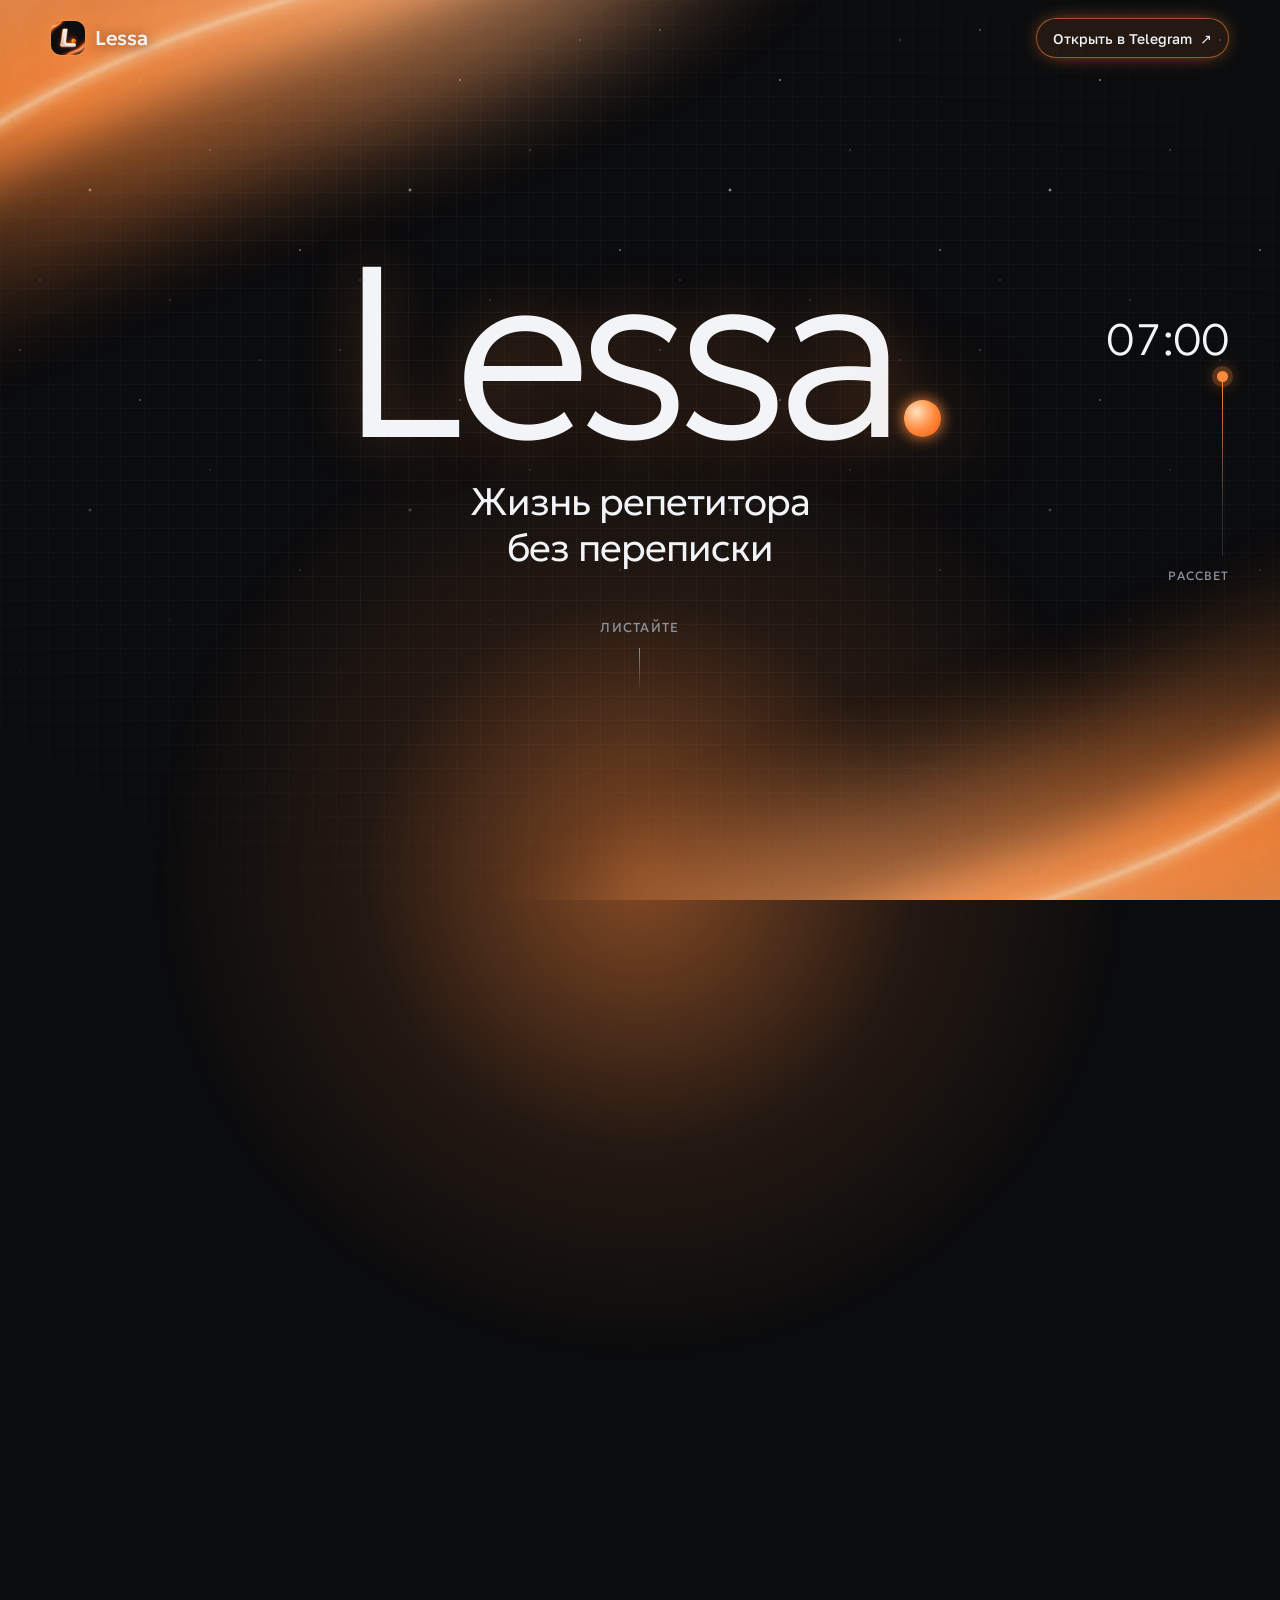
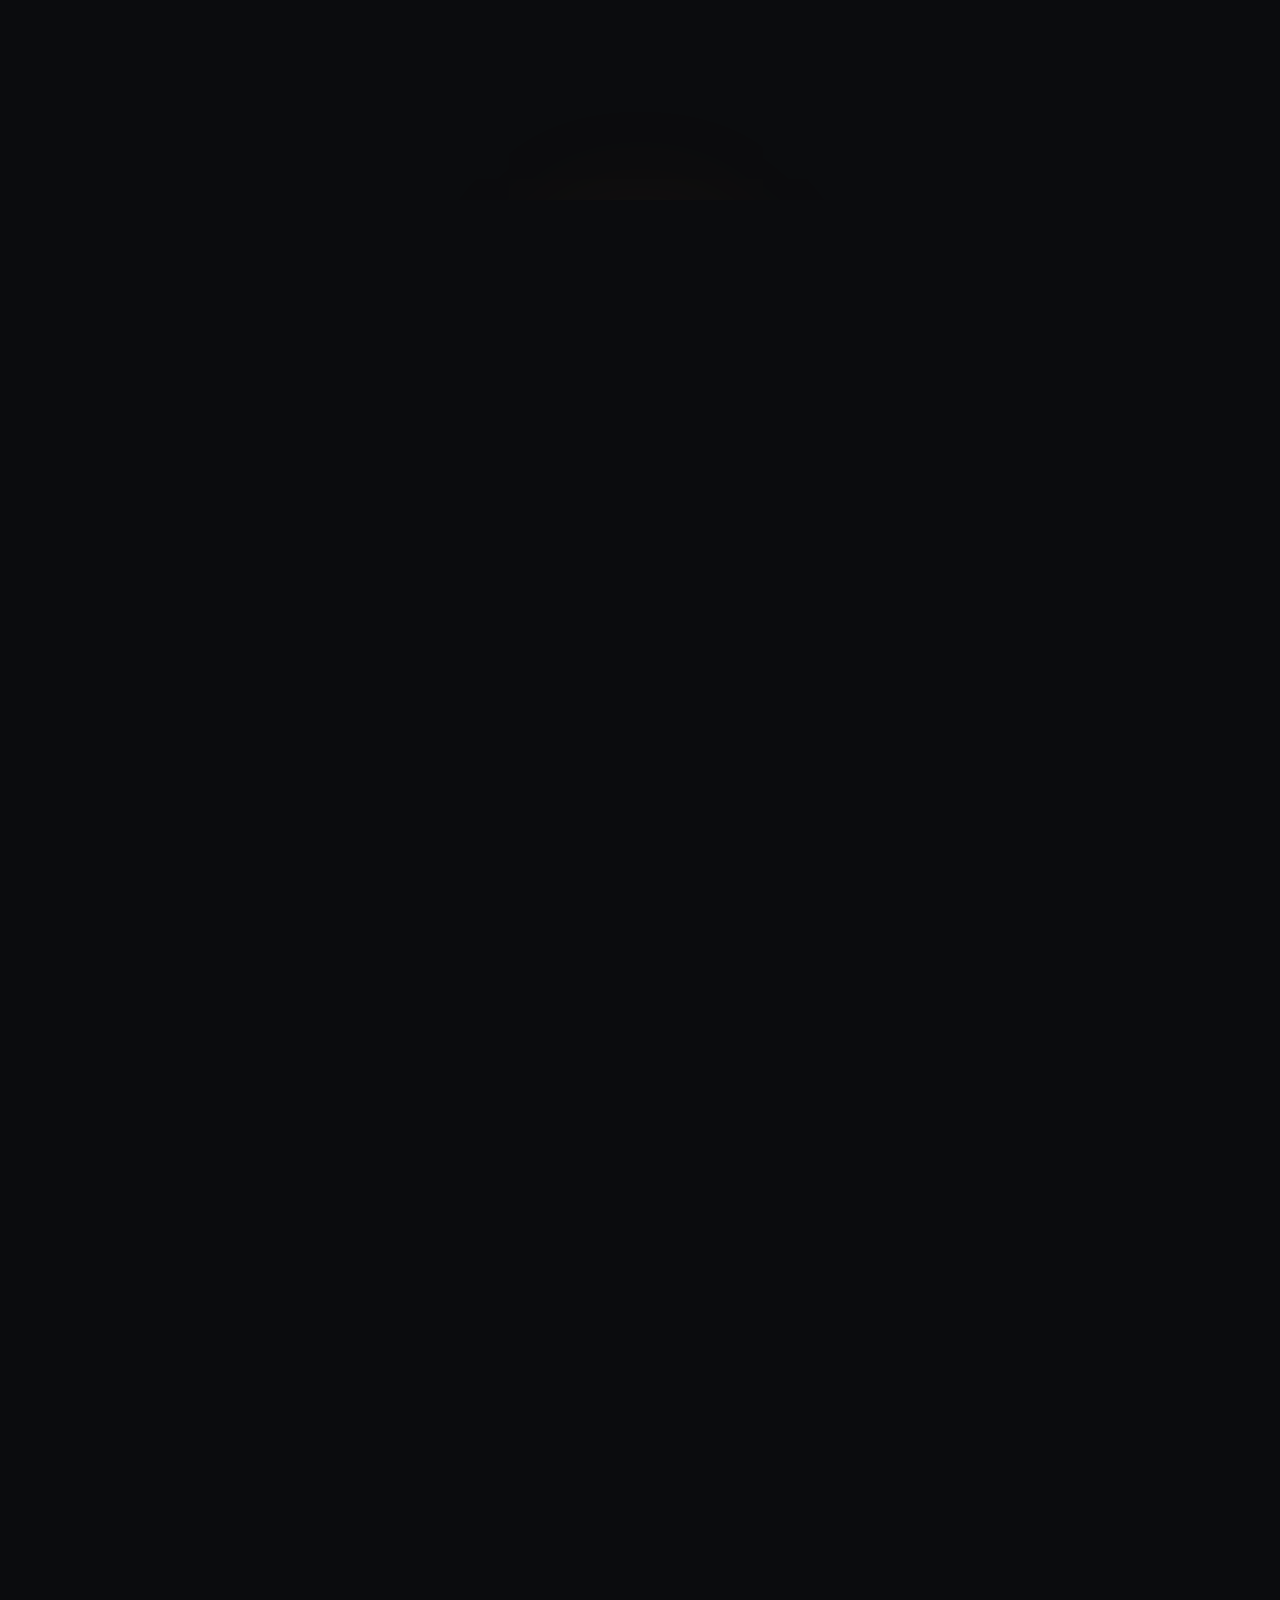
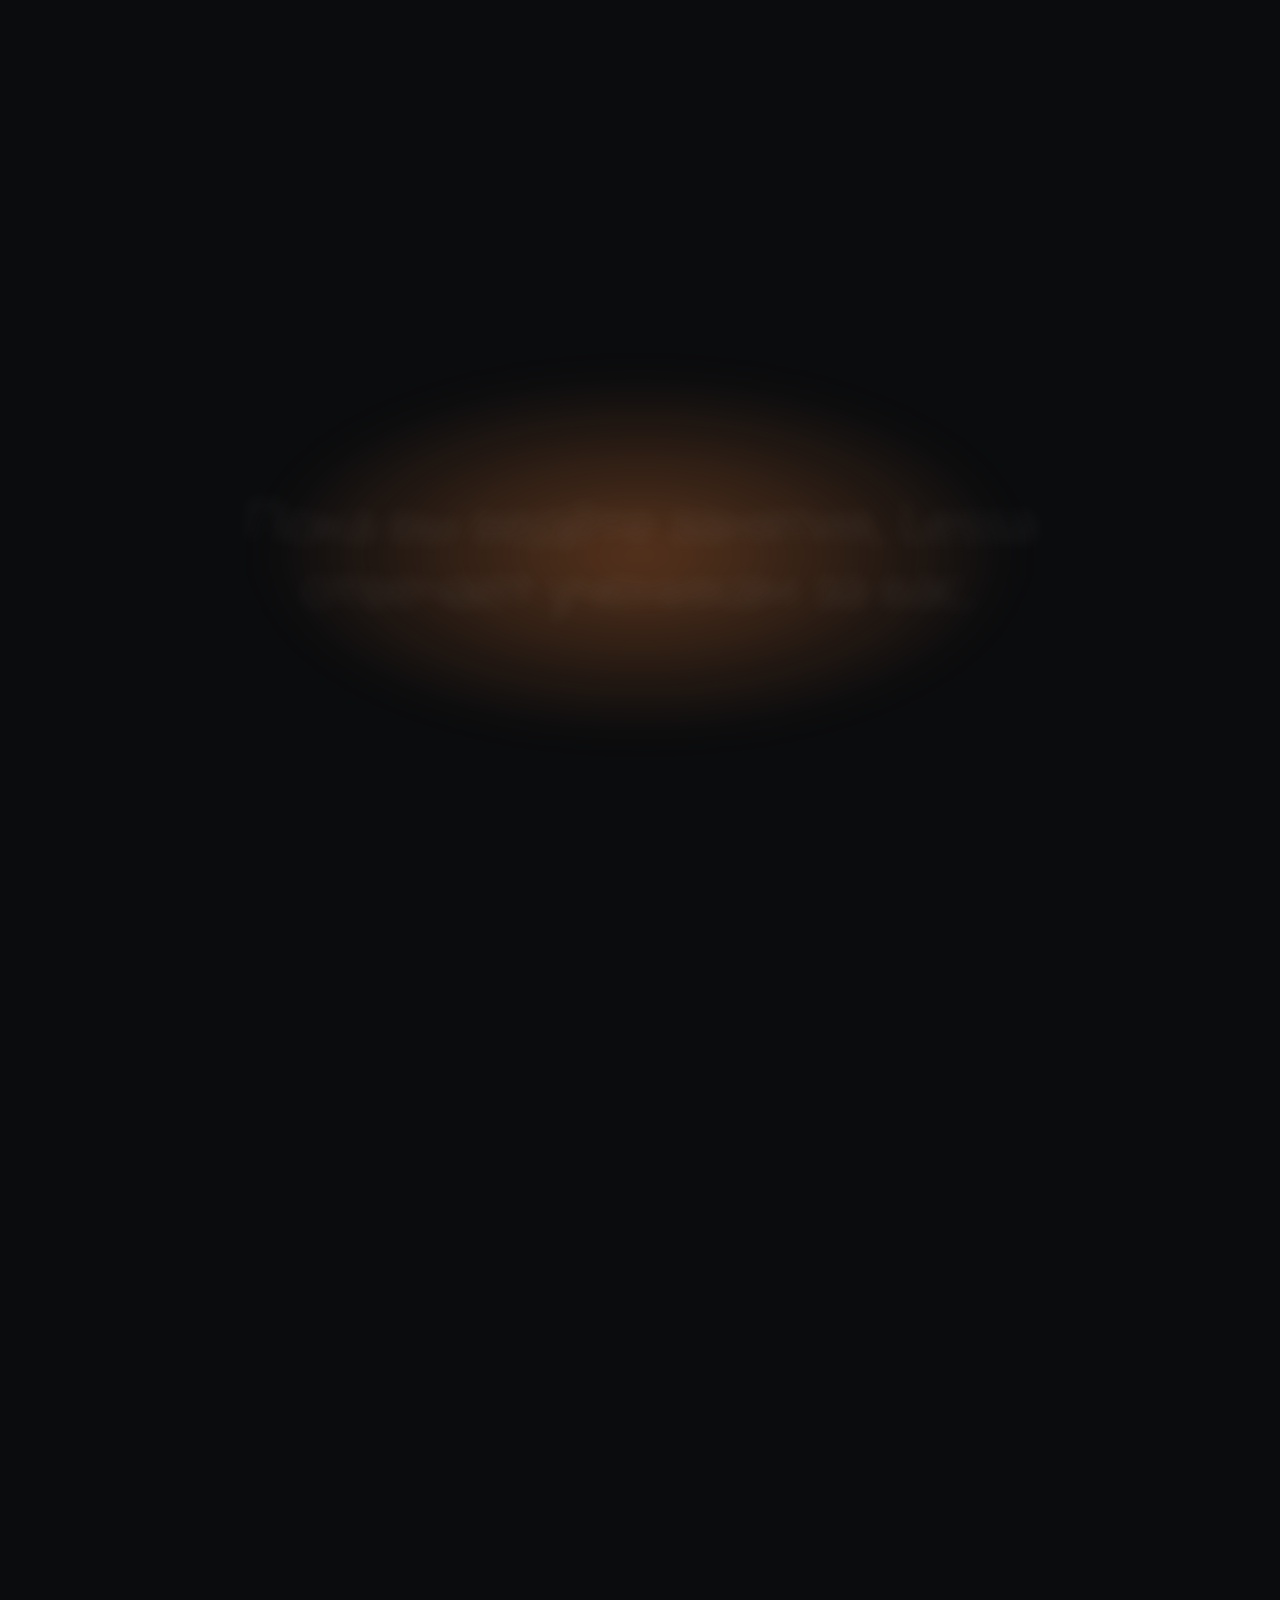
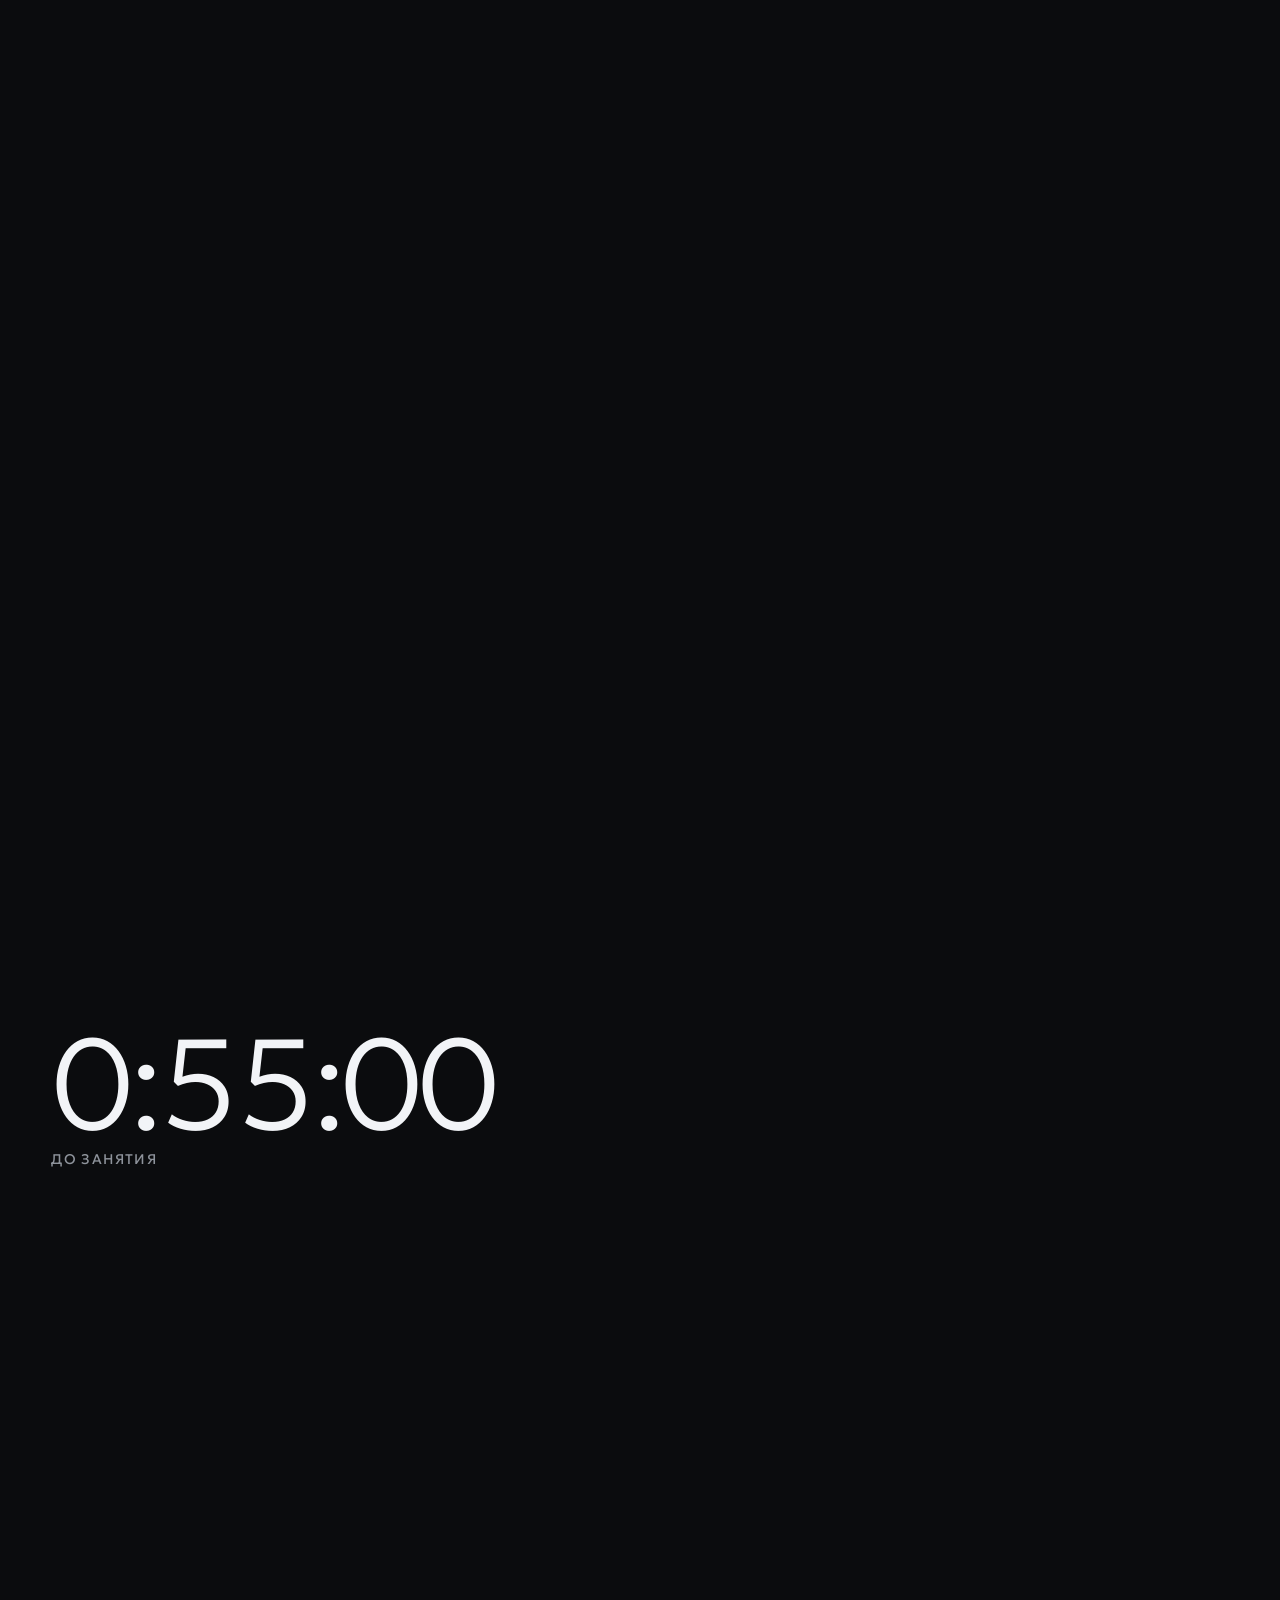
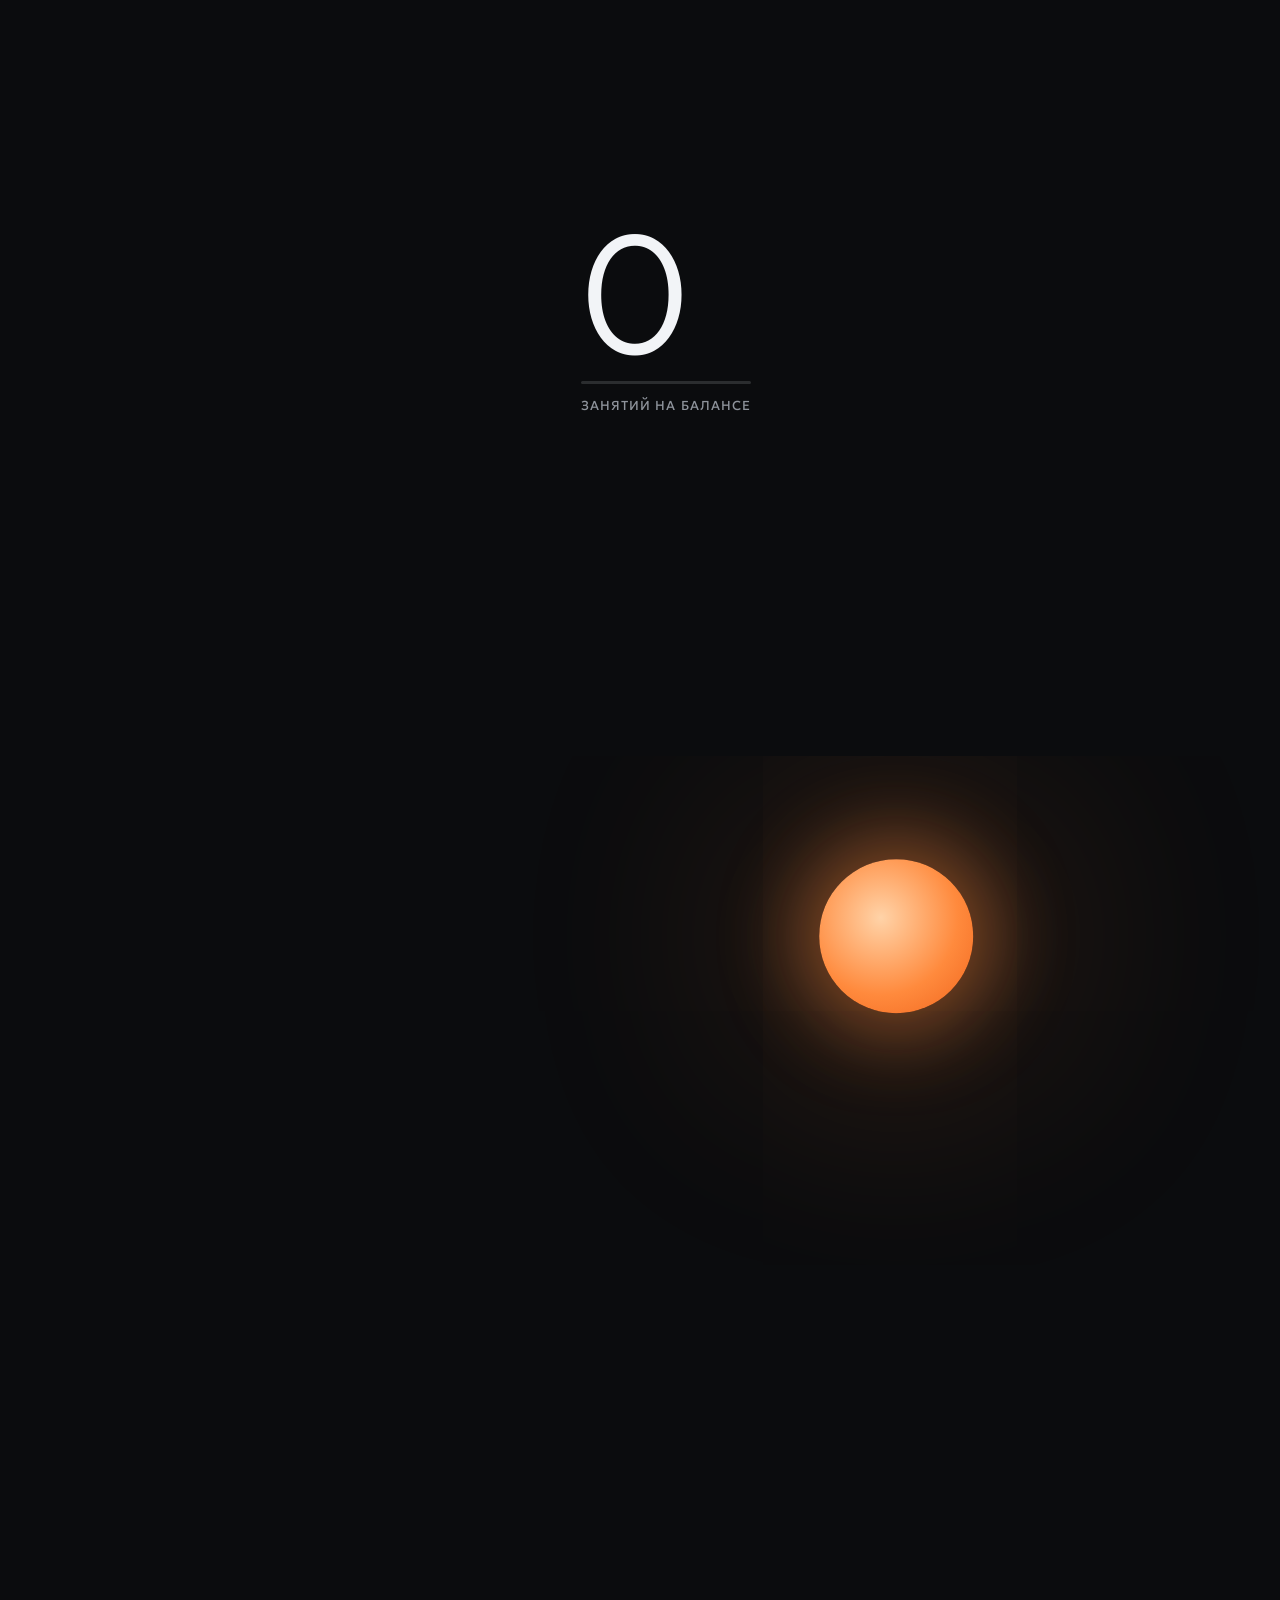
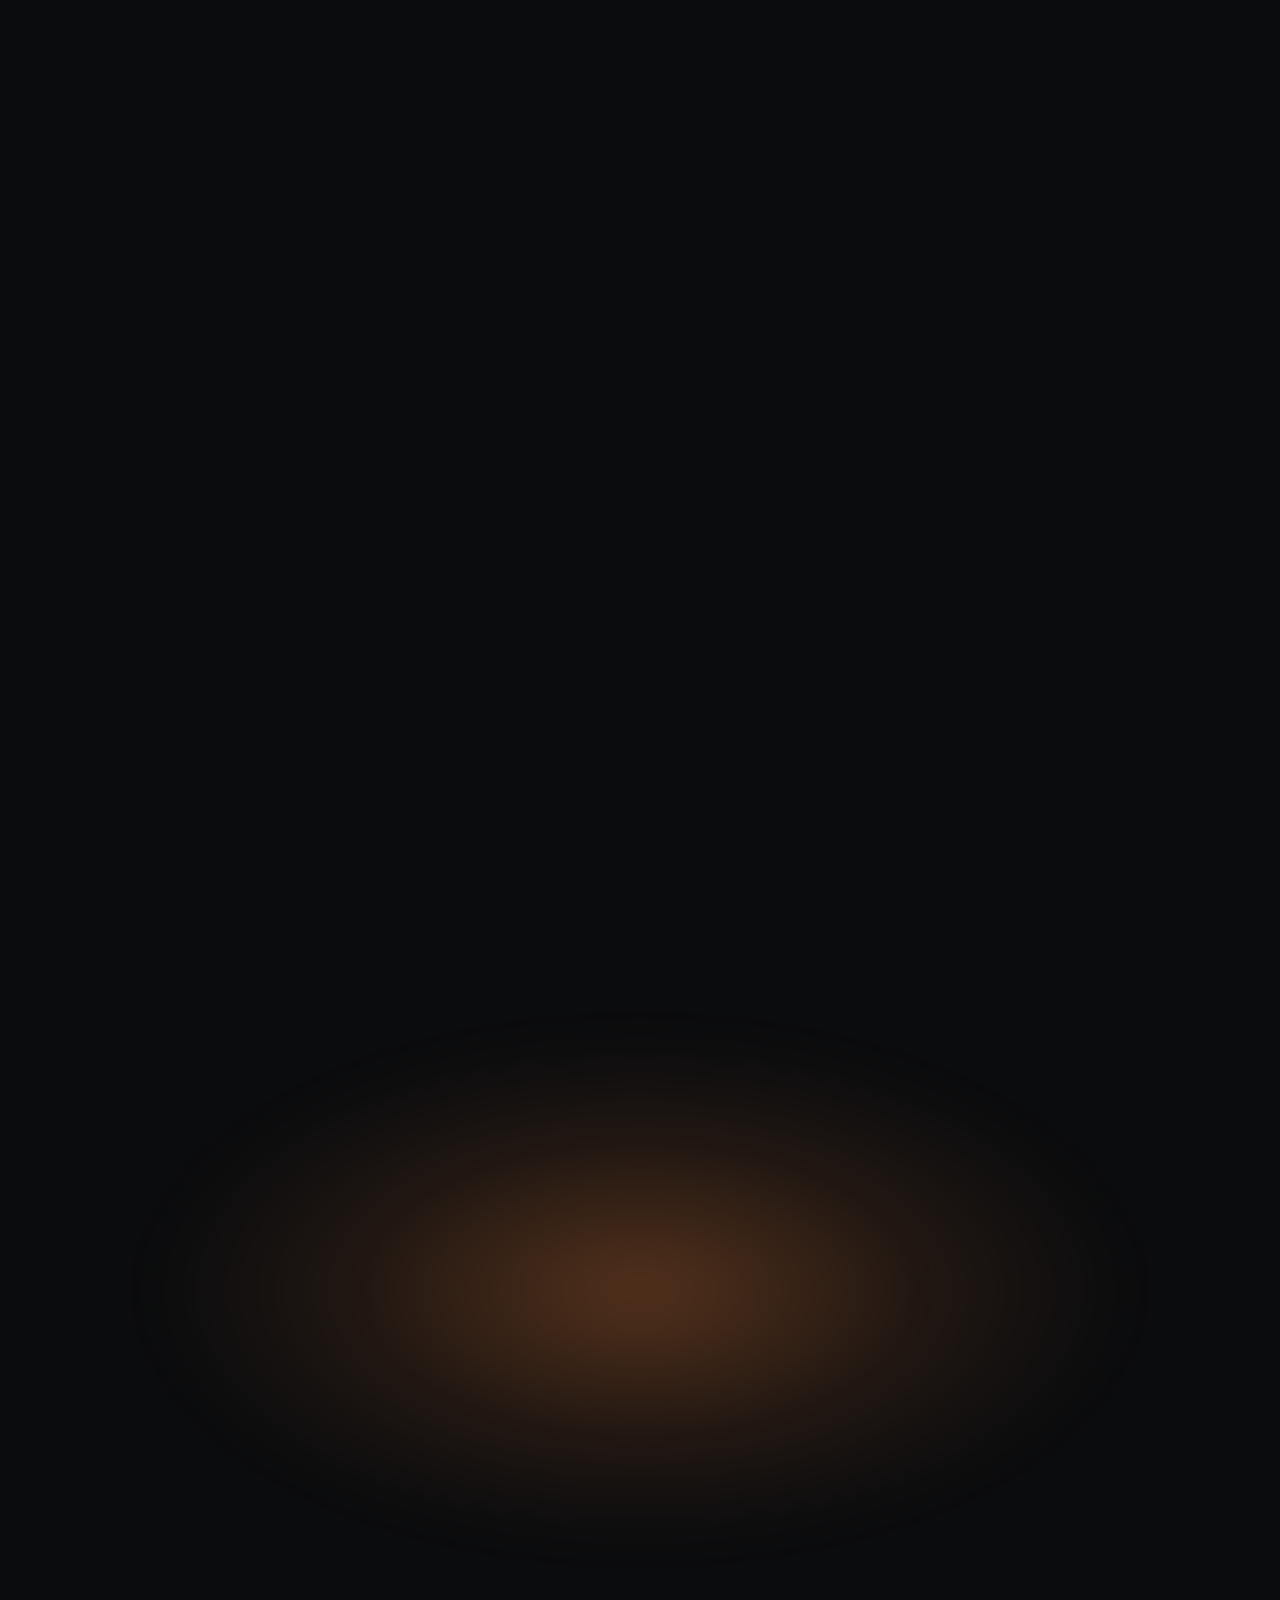
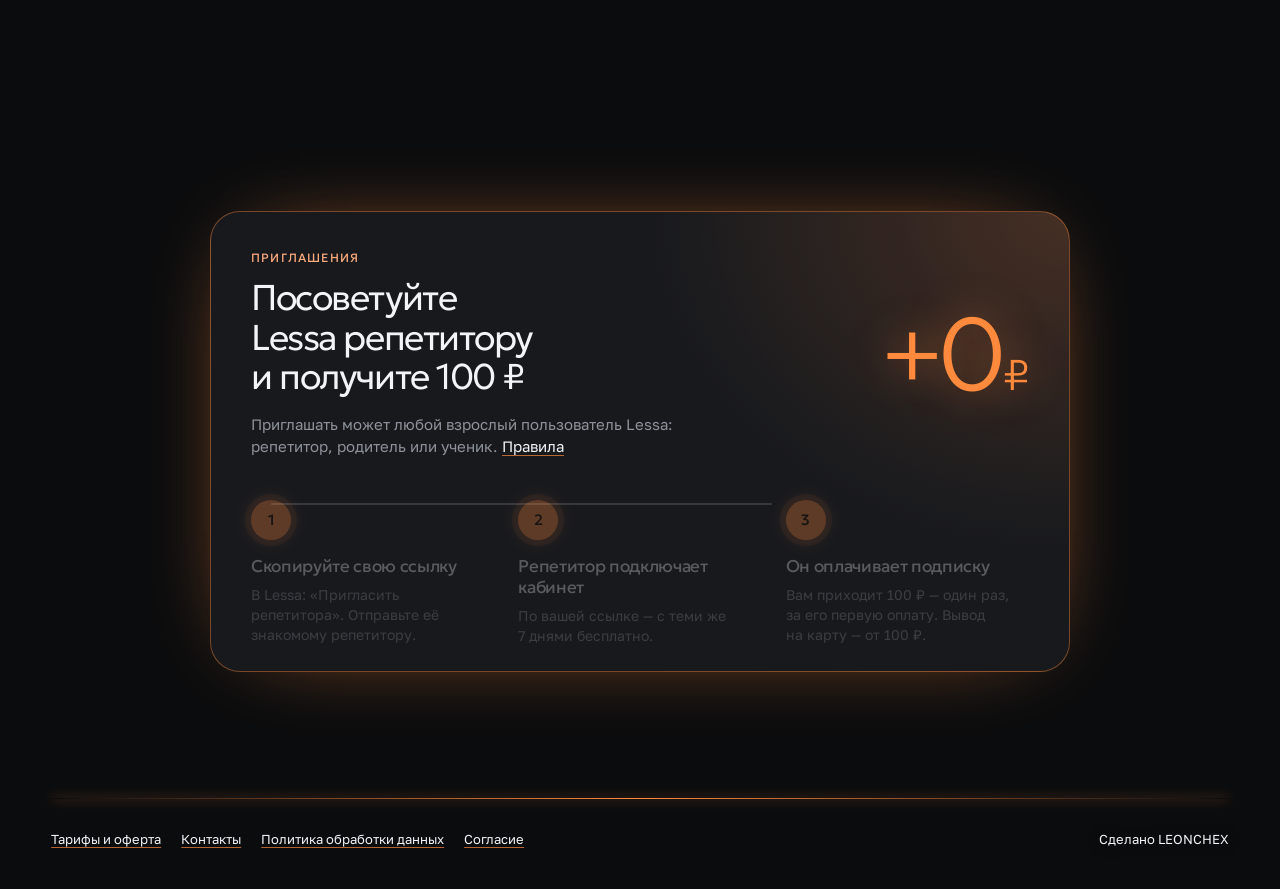
==== commit fafeaf7d: "Главная на телефоне: спокойная версия без закреплённых сцен и висящей шапки - На телефонах и планшет" ====
--- a/index.html
+++ b/index.html
@@ -16,6 +16,10 @@
 <link rel="preload" href="fonts/golos-text-cyrillic.woff2" as="font" type="font/woff2" crossorigin>
 <link rel="preload" href="aura.webp" as="image" type="image/webp">
 <script>
+/* Телефоны и планшеты получают спокойную версию (класс .lite): сцены не закрепляются и не
+   ведутся прокруткой, экраны в телефонах меняются сами, когда блок на экране. Класс ставится
+   здесь, до первой отрисовки, чтобы раскладка не перескакивала. */
+if (matchMedia("(max-width: 900px), (hover: none) and (pointer: coarse)").matches) document.documentElement.classList.add("lite");
 /* Страница показывается готовой: пока не загрузились шрифты первого экрана и свечение,
    она скрыта (фон уже тёмный). Иначе первую секунду текст рисовался системным шрифтом
    и скачком менялся. Дольше 1,5 с не ждём — при медленной связи покажем как есть. */
@@ -191,19 +195,6 @@
   padding: calc(env(safe-area-inset-top, 0px) + 18px) var(--gutter) 18px;
   display: flex; align-items: center; justify-content: space-between; gap: 16px;
 }
-/* Подложка под шапкой (и часами на телефоне): текст, уехавший наверх, растворяется в небе,
-   а не налезает на кнопку и часы. Цвет — как у неба в эту секунду (--sky пишет скрипт).
-   Включается там, где под шапку уезжает текст; в закреплённых сценах и на первом экране её нет. */
-.scrim {
-  --c: color-mix(in oklab, var(--day) calc(var(--sky) * 100%), var(--night));
-  position: fixed; left: 0; right: 0; top: 0; z-index: 15; pointer-events: none;
-  height: calc(env(safe-area-inset-top, 0px) + 100px);
-  background: linear-gradient(var(--c) 0%, var(--c) 52%, transparent);
-  opacity: 0; transition: opacity 0.35s ease;
-}
-.scrim.on { opacity: 1; }
-/* на телефоне под ней и строка часов: сплошная часть заканчивается ниже часов */
-@media (max-width: 900px) { .scrim { height: calc(env(safe-area-inset-top, 0px) + 128px); background: linear-gradient(var(--c) 0%, var(--c) 80%, transparent); } }
 /* надпись лежит на светящейся волне — тень держит её читаемой */
 .brand { display: inline-flex; align-items: center; gap: 10px; font: 500 20px/1 var(--font-display); letter-spacing: -0.02em; text-shadow: 0 1px 14px rgba(0, 0, 0, 0.55); }
 .brand img {
@@ -908,6 +899,55 @@
   background: linear-gradient(90deg, transparent, var(--sun), transparent); box-shadow: 0 0 12px var(--sun);
 }
 
+/* ---------- Спокойная версия для телефонов и планшетов (html.lite) ----------
+   Сцены не закрепляются и не ведутся прокруткой: обычные блоки один под другим —
+   заголовок, телефон, пояснение. Экраны в телефонах меняются сами, один раз, когда телефон
+   на экране (классы .done/.play/.open/.sent ставит скрипт). Шапка не висит над страницей. */
+.lite .top { position: absolute; }
+/* ночь ↔ день — сразу, без плавного перекрашивания: на телефоне каждый кадр такого перехода
+   пересчитывал всю страницу и экраны телефонов, и в эти моменты прокрутка спотыкалась */
+html.lite, .lite .app { transition: none; }
+.lite .clock, .lite .bubbles, .lite .count, .lite .moon, .lite .sun--set { display: none; }
+.lite .stage {
+  height: auto; overflow: visible; display: flex; flex-direction: column; align-items: center; gap: 28px;
+  padding: clamp(72px, 12vh, 120px) var(--gutter) clamp(40px, 8vh, 80px); text-align: center;
+}
+.lite .cap {
+  position: relative; inset: auto; display: block; margin: 0 auto; max-width: 18ch;
+  font: 300 clamp(30px, 4vw, 58px)/1.06 var(--font-display); letter-spacing: -0.04em;
+}
+.lite .cap__note { display: block; margin: 14px auto 0; max-width: 34ch; font-size: 15px; }
+.lite .stage .phone { position: relative; left: auto; top: auto; margin: 0; --pw: min(64vw, 42svh, 300px); }
+/* 08:00: заголовок «раньше», телефон — чаты превращаются в заявки, под ним «теперь» */
+.lite .s1 .cap--a { order: 0; opacity: 1; }
+.lite .s1 .phone { order: 1; }
+.lite .s1 .cap--b { order: 2; opacity: 0; transform: translateY(12px); transition: opacity 0.6s var(--ease), transform 0.6s var(--ease); }
+.lite .s1.done .cap--b { opacity: 1; transform: none; }
+.lite #sun { top: 42%; left: 86%; width: 80px; } /* выглядывает из-за телефона */
+.lite #scr-chats { display: flex; transition: opacity 0.6s ease; }
+.lite #scr-leads { opacity: 0; transition: opacity 0.6s ease; }
+.lite .s1.done #scr-chats { opacity: 0; }
+.lite .s1.done #scr-leads { opacity: 1; }
+/* 17:00: приходит уведомление со ссылкой, потом открывается занятие */
+.lite #lk-push { transform: translateY(-160%); opacity: 0; transition: transform 0.5s var(--ease), opacity 0.4s; }
+.lite .s17.play #lk-push { transform: none; opacity: 1; }
+.lite .s17.open #lk-push { transform: translateY(-160%); opacity: 0; }
+.lite #lk-modal { opacity: 0; visibility: hidden; transition: opacity 0.3s, visibility 0s 0.3s; }
+.lite .s17.open #lk-modal { opacity: 1; visibility: visible; transition: opacity 0.3s; }
+.lite #lk-modal .modal { transform: translateY(100%); transition: transform 0.5s var(--ease); }
+.lite .s17.open #lk-modal .modal { transform: none; }
+/* 21:00: в списке появляется задание Соне, под телефоном — сообщение, которое она получит */
+.lite .s21:not(.play) #hw-new-wrap { display: none; }
+.lite .s21.play #hw-new { animation: card-in 0.5s var(--ease) backwards; }
+.lite .stage--21 .tgmsg {
+  display: flex; position: relative; inset: auto; width: min(300px, 100%); margin: 0 auto; text-align: left; font-size: 14px;
+  opacity: 0; transform: translateY(16px); transition: opacity 0.6s var(--ease), transform 0.6s var(--ease);
+}
+.lite .s21.sent .tgmsg { opacity: 1; transform: none; }
+/* блоки проявляются, когда до них доходит прокрутка (класс .rv ставит скрипт) */
+.lite .rv { opacity: 0; transform: translateY(28px); transition: opacity 0.7s var(--ease), transform 0.7s var(--ease); }
+.lite .rv.in { opacity: 1; transform: none; }
+
 @media (prefers-reduced-motion: reduce) {
   *, *::before, *::after { animation: none !important; transition: none !important; }
 }
@@ -955,7 +995,6 @@
 <div class="paper"></div>
 <div class="dawn"></div>
 </div>
-<div class="scrim" id="scrim" aria-hidden="true"></div>
 
 <header class="top">
   <a class="brand" href="#s0"><img src="logo.png" alt="" width="34" height="34">Lessa</a>
@@ -1600,10 +1639,10 @@
     const top = Math.round(((m - DAY_START) / (DAY_END - DAY_START)) * 1000) / 10;
     if (top !== dotTop) dotEl.style.top = `${(dotTop = top)}%`;
   };
-  /* Небо: 0 — ночь, 1 — день. Плавно меняются только слои фона и подложка шапки (свой --sky
-     у этих элементов), текст и карточки переключаются один раз — классом .day на середине. */
+  /* Небо: 0 — ночь, 1 — день. Плавно меняются только слои фона (свой --sky у .sky),
+     текст и карточки переключаются один раз — классом .day на середине. */
   const screenMain = $("screen-main"), screenNight = $("screen-night");
-  const skyLayers = [$("sky"), $("scrim")];
+  const skyEl = $("sky");
   const sky = { v: 0 };
   let skyShown = -1, isDay = null;
   const setSky = (v) => {
@@ -1611,7 +1650,7 @@
     const r = Math.round(v * 400) / 400;
     if (r !== skyShown) {
       skyShown = r;
-      skyLayers.forEach((el) => el.style.setProperty("--sky", String(r)));
+      skyEl.style.setProperty("--sky", String(r));
     }
     const day = v > 0.5;
     if (day !== isDay) {
@@ -1620,28 +1659,69 @@
       setTheme(screenMain, day ? "light" : "dark");
     }
   };
-  const scrim = $("scrim");
-  let scrimOn = null;
-  const setScrim = (on) => { if (on !== scrimOn) scrim.classList.toggle("on", (scrimOn = on)); };
   // Приложение вечером темнеет вместе с Telegram
   const nightTheme = (v) => setTheme(screenNight, v > 0.5 ? "light" : "dark");
 
-  // Без GSAP (или при «меньше движения») — спокойная версия: итоговые состояния, небо меняется по разделам
-  if (!hasGsap || reduce) {
+  /* Спокойная версия на телефоне: экраны в телефонах меняются сами, один раз, когда телефон
+     хорошо виден, а блоки проявляются при прокрутке. Ничего не привязано к пальцу. */
+  const lite = root.classList.contains("lite");
+  const liteScenes = () => {
+    const s1 = $("s1"), s17 = $("s17"), s21 = $("s21");
+    if (!window.IntersectionObserver) { s1.classList.add("done"); s17.classList.add("play"); s21.classList.add("play", "sent"); return; }
+    const later = (ms, fn) => setTimeout(fn, reduce ? 0 : ms);
+    const whenSeen = (el, fn) => {
+      const io = new IntersectionObserver((entries) => {
+        if (!entries.some((e) => e.isIntersecting)) return;
+        io.disconnect();
+        fn();
+      }, { threshold: 0.8 }); // телефон виден почти целиком — смену экрана не пропустить
+      io.observe(el);
+    };
+    whenSeen($("phone-main"), () => later(1200, () => s1.classList.add("done")));
+    whenSeen($("ph-link"), () => {
+      later(500, () => s17.classList.add("play"));
+      later(2600, () => s17.classList.add("open"));
+    });
+    whenSeen($("ph-night"), () => {
+      later(700, () => { s21.classList.add("play"); showToast($("hw-toast"), "Задание задано, ученик получит сообщение"); });
+      later(1500, () => s21.classList.add("sent"));
+      later(3400, () => $("hw-toast").classList.remove("show"));
+    });
+    const reveal = new IntersectionObserver((entries) => entries.forEach((e) => {
+      if (!e.isIntersecting) return;
+      e.target.classList.add("in");
+      reveal.unobserve(e.target);
+    }), { threshold: 0.12, rootMargin: "0px 0px -6% 0px" });
+    document.querySelectorAll(".stage .phone, .stage--17 .cap, .stage--21 .cap, .scene__text, .scene > .phone, .s19__body, .bridge p, .s2__head, .duo, .s22 > *, .ref__card")
+      .forEach((el) => { el.classList.add("rv"); reveal.observe(el); });
+  };
+
+  // Без GSAP, при «меньше движения» и на телефоне — спокойная версия: небо меняется по разделам
+  if (!hasGsap || reduce || lite) {
     $("hw-toast").classList.remove("show");
     const s1 = $("s1"), s21 = $("s21");
+    // позиции разделов — при изменении размеров, а не на каждом событии прокрутки
+    let s1Top = 0, s21Top = 0, maxY = 1;
+    const measure = () => {
+      s1Top = s1.offsetTop; s21Top = s21.offsetTop;
+      maxY = Math.max(1, document.documentElement.scrollHeight - innerHeight);
+    };
     const onScroll = () => {
       const y = scrollY, vh = innerHeight;
-      const dawn = Math.min(1, Math.max(0, (y - s1.offsetTop + vh * 0.8) / (vh * 0.8)));
-      const dusk = Math.min(1, Math.max(0, (y - s21.offsetTop + vh * 0.6) / (vh * 0.6)));
+      const dawn = Math.min(1, Math.max(0, (y - s1Top + vh * 0.8) / (vh * 0.8)));
+      const dusk = Math.min(1, Math.max(0, (y - s21Top + vh * 0.6) / (vh * 0.6)));
       const v = dawn * (1 - dusk);
       setSky(v);
       nightTheme(v);
-      setScrim(y > vh * 0.5);
-      setClock(DAY_START + Math.min(1, y / Math.max(1, document.documentElement.scrollHeight - vh)) * (DAY_END - DAY_START));
+      if (!lite) setClock(DAY_START + Math.min(1, y / maxY) * (DAY_END - DAY_START)); // на телефоне часов нет
     };
+    const remeasure = () => { measure(); onScroll(); };
     addEventListener("scroll", onScroll, { passive: true });
-    onScroll();
+    addEventListener("resize", remeasure);
+    addEventListener("load", remeasure);
+    if (document.fonts) document.fonts.ready.then(remeasure);
+    remeasure();
+    if (lite) liteScenes();
     return;
   }
 
@@ -1650,11 +1730,9 @@
   // Адресная строка телефона прячется и появляется при прокрутке — пересчитывать из-за этого
   // все сцены нельзя: страница прыгала бы
   ScrollTrigger.config({ ignoreMobileResize: true });
-  /* Lenis сглаживает колесо мыши. На телефоне ему нечего сглаживать (палец листает сам), а его
-     обработчик касаний не даёт браузеру листать, пока не освободится скрипт, — страница
-     отставала от пальца. Поэтому на сенсорных экранах без мыши его нет. */
-  const touchOnly = matchMedia("(hover: none) and (pointer: coarse)").matches;
-  const lenis = window.Lenis && !touchOnly ? new Lenis({ lerp: 0.09 }) : null;
+  /* Lenis сглаживает колесо мыши. На телефоны он не попадает (там спокойная версия): его
+     обработчик касаний не даёт браузеру листать, пока не освободится скрипт. */
+  const lenis = window.Lenis ? new Lenis({ lerp: 0.09 }) : null;
   if (lenis) {
     lenis.on("scroll", ScrollTrigger.update);
     gsap.ticker.add((t) => lenis.raf(t * 1000));
@@ -1853,7 +1931,7 @@
     const m15 = mark("#s2", "top 55%"), m19 = mark("#s19", "top 55%"), m22 = mark("#s22", "top 60%");
     // Опорные точки часов: позиции сцен известны после пересчёта раскладки — считаем их тогда,
     // а не на каждом кадре (высота страницы, прочитанная посреди кадра, тоже стоит пересчёта)
-    let pts = [], pins = [], scrimFrom = 0;
+    let pts = [];
     const measure = () => {
       pts = [
         [0, DAY_START],
@@ -1865,8 +1943,6 @@
         [t21.scrollTrigger.start, 20 * 60 + 50], [t21.scrollTrigger.end, 21 * 60 + 40],
         [m22.start, 22 * 60], [ScrollTrigger.maxScroll(window), 22 * 60],
       ];
-      pins = [t1, t17, t21].map((t) => [t.scrollTrigger.start, t.scrollTrigger.end]);
-      scrimFrom = innerHeight * 0.25;
     };
     ScrollTrigger.addEventListener("refresh", measure);
     ScrollTrigger.create({
@@ -1874,8 +1950,6 @@
       onUpdate: (self) => {
         const y = self.scroll();
         if (!pts.length) measure();
-        // подложка под шапкой — там, где текст уезжает под неё: не на первом экране и не в закреплённых сценах
-        setScrim(y > scrimFrom && !pins.some(([a, b]) => y > a && y < b));
         let min = DAY_END;
         for (let i = 1; i < pts.length; i++) {
           if (y <= pts[i][0]) {
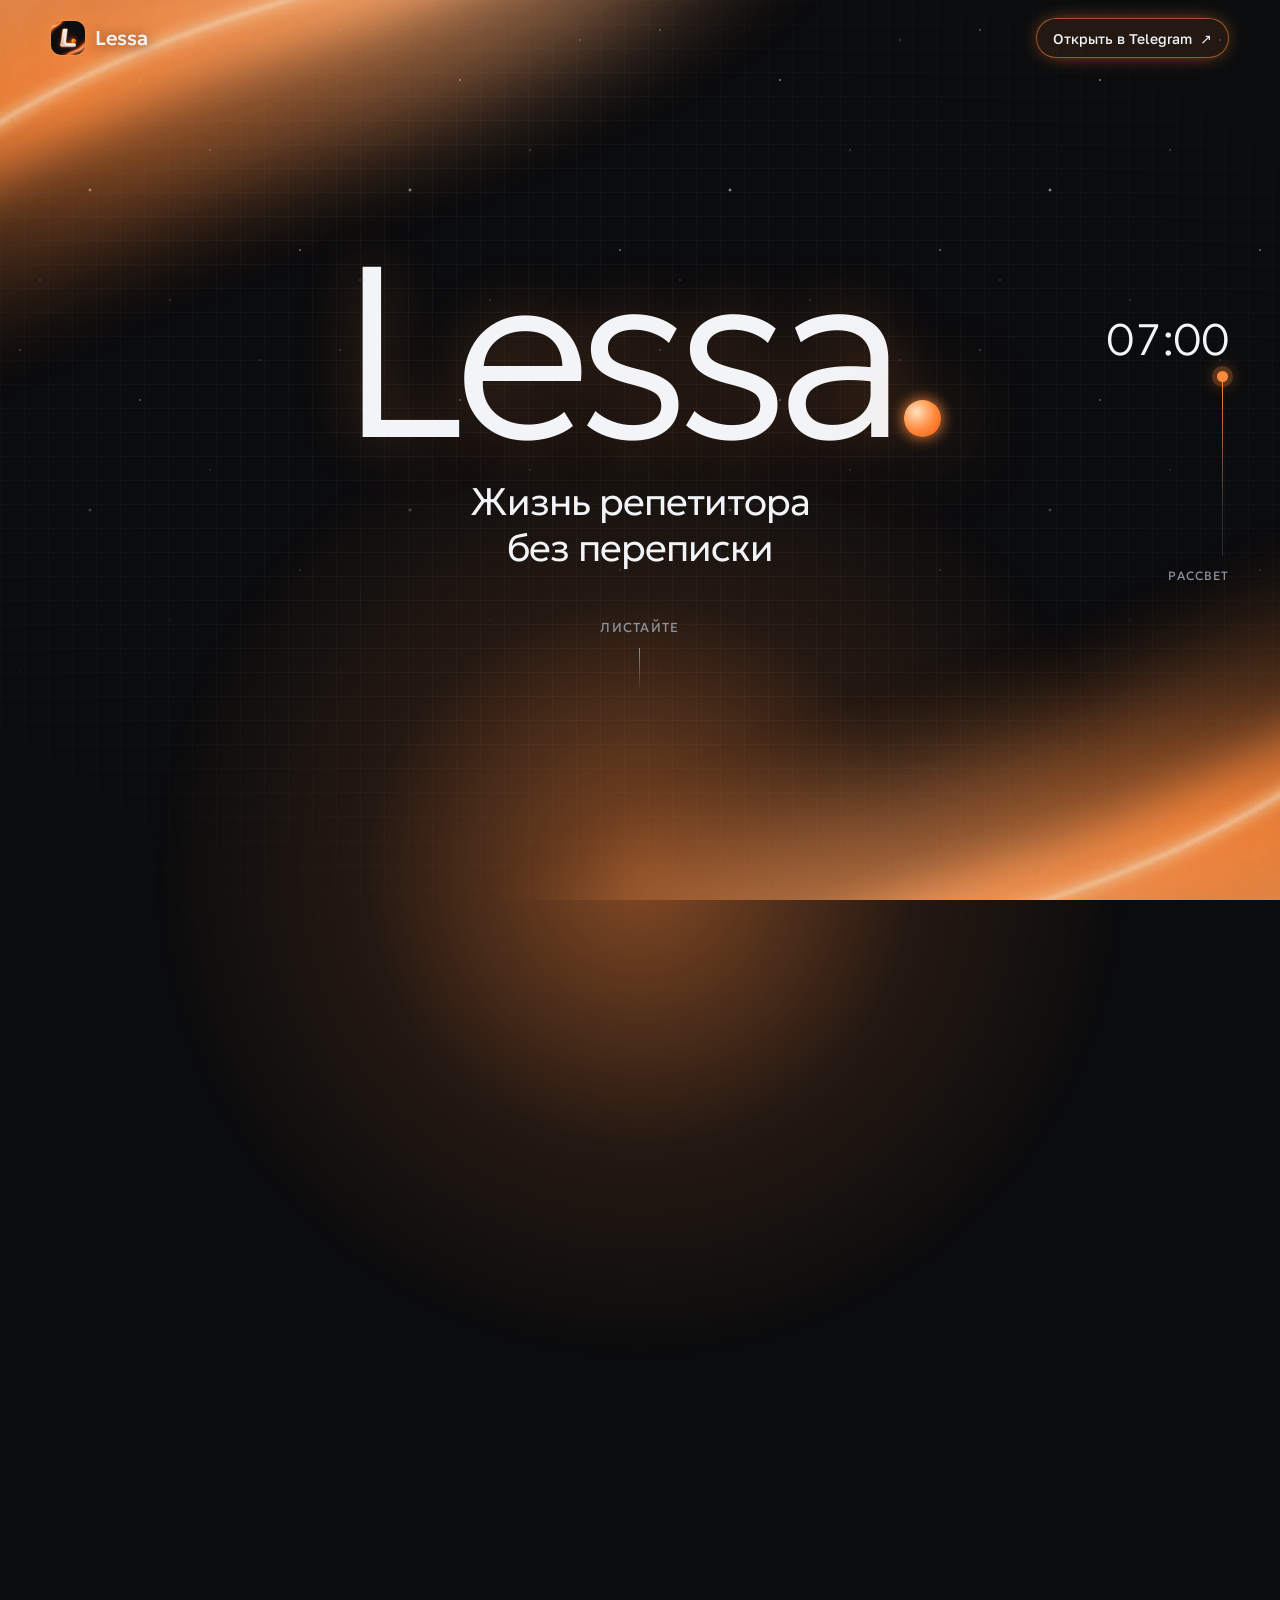
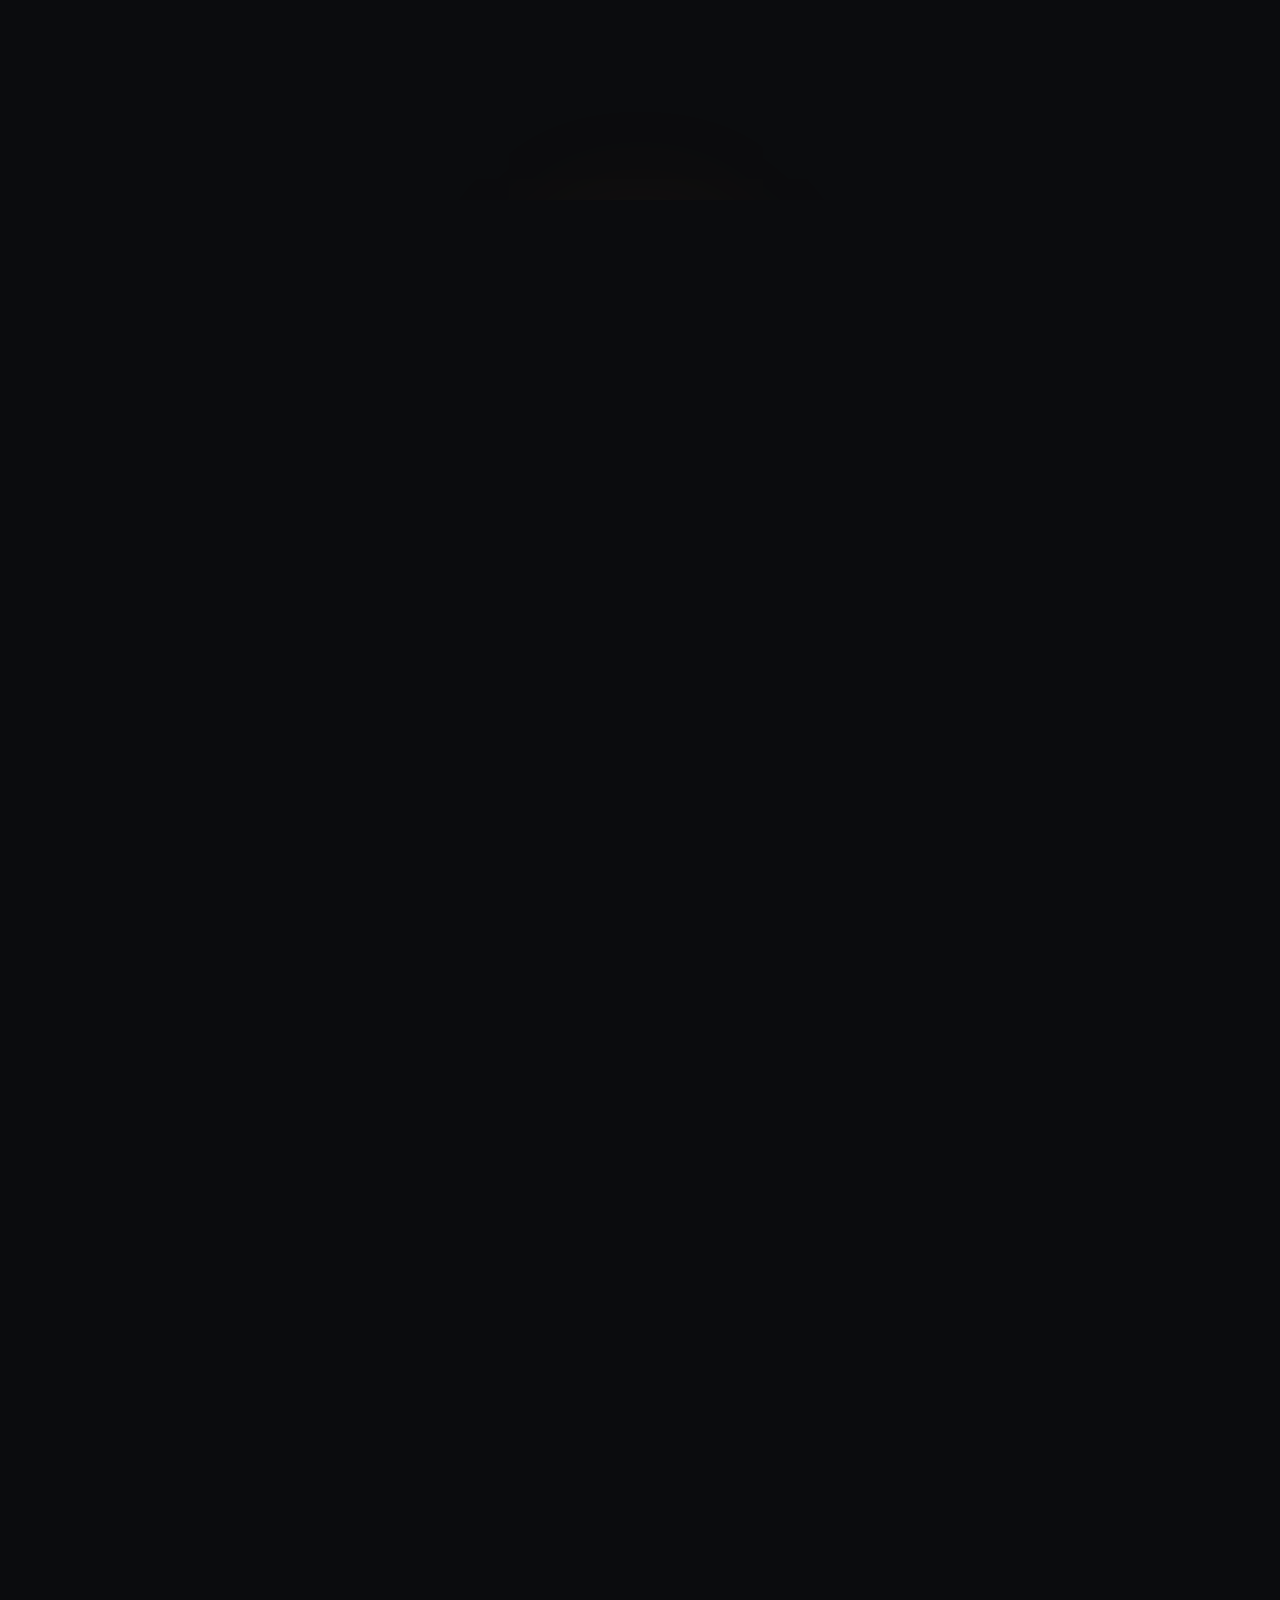
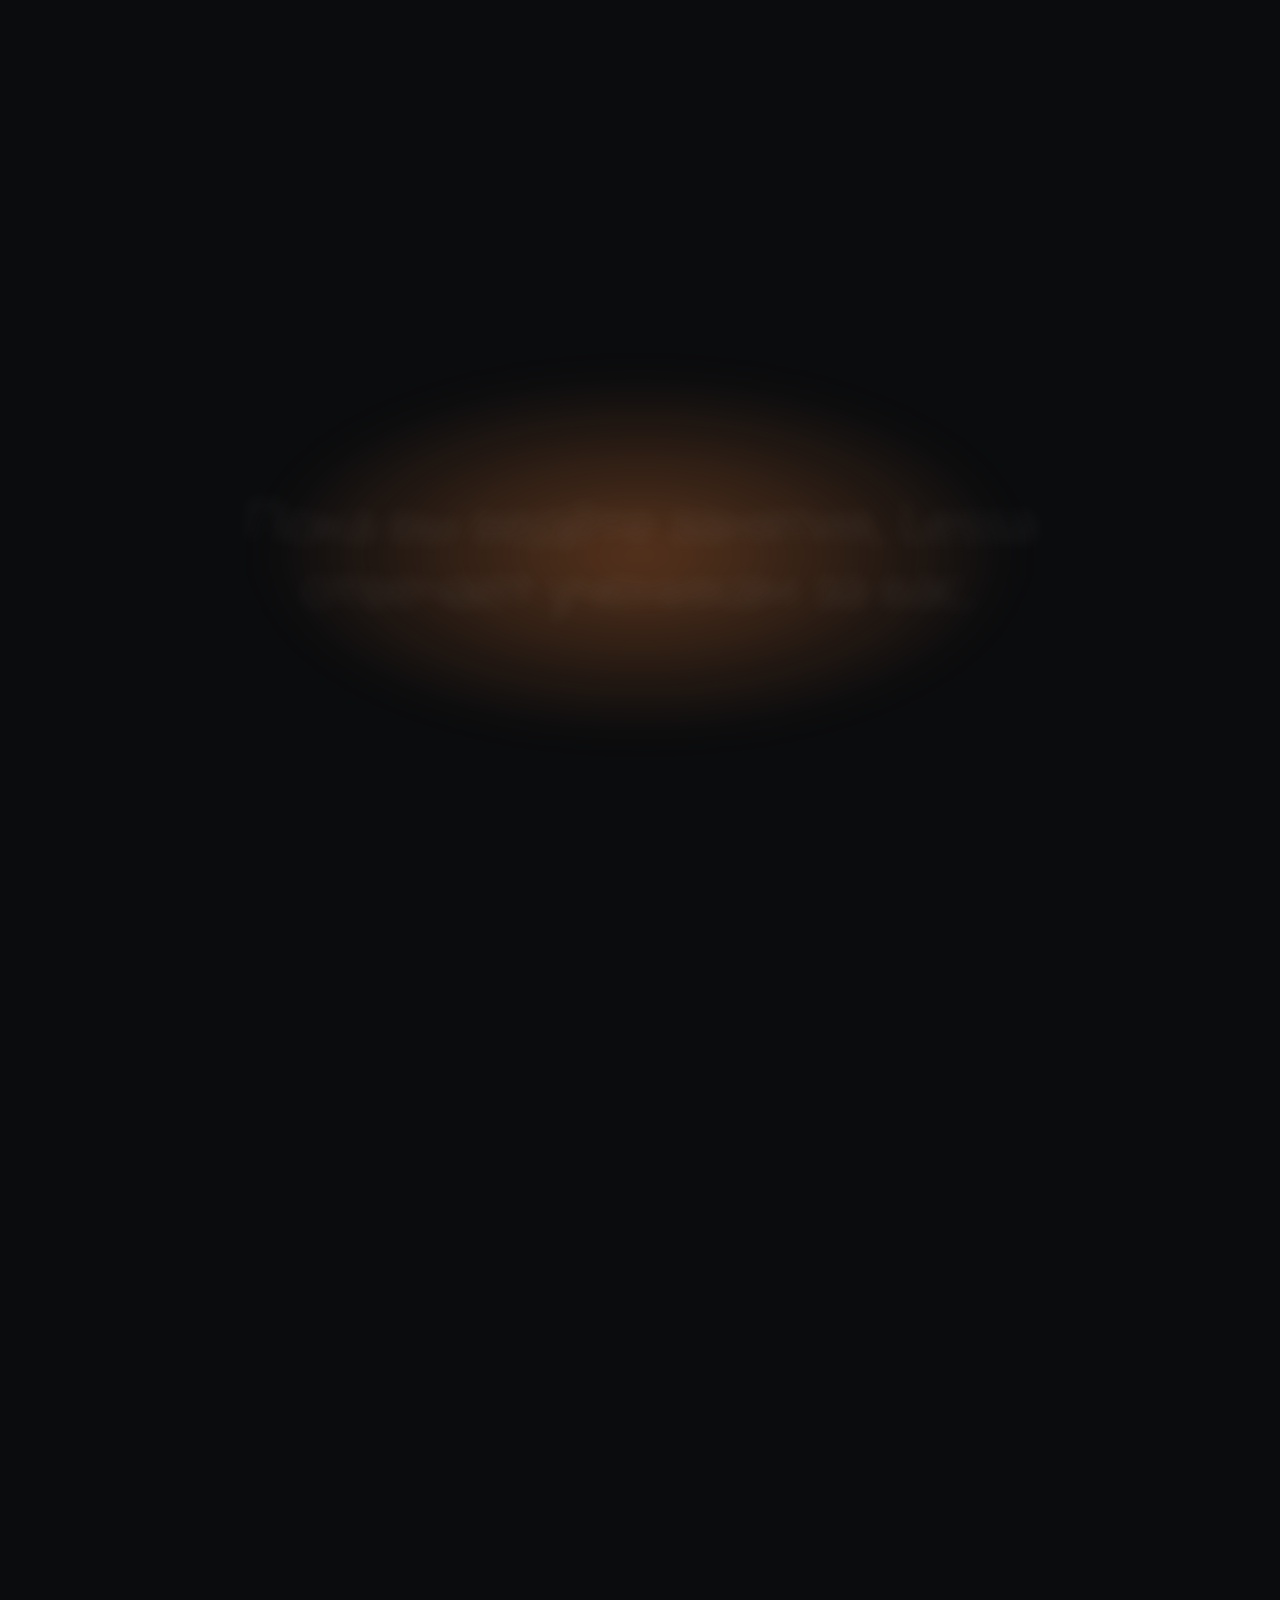
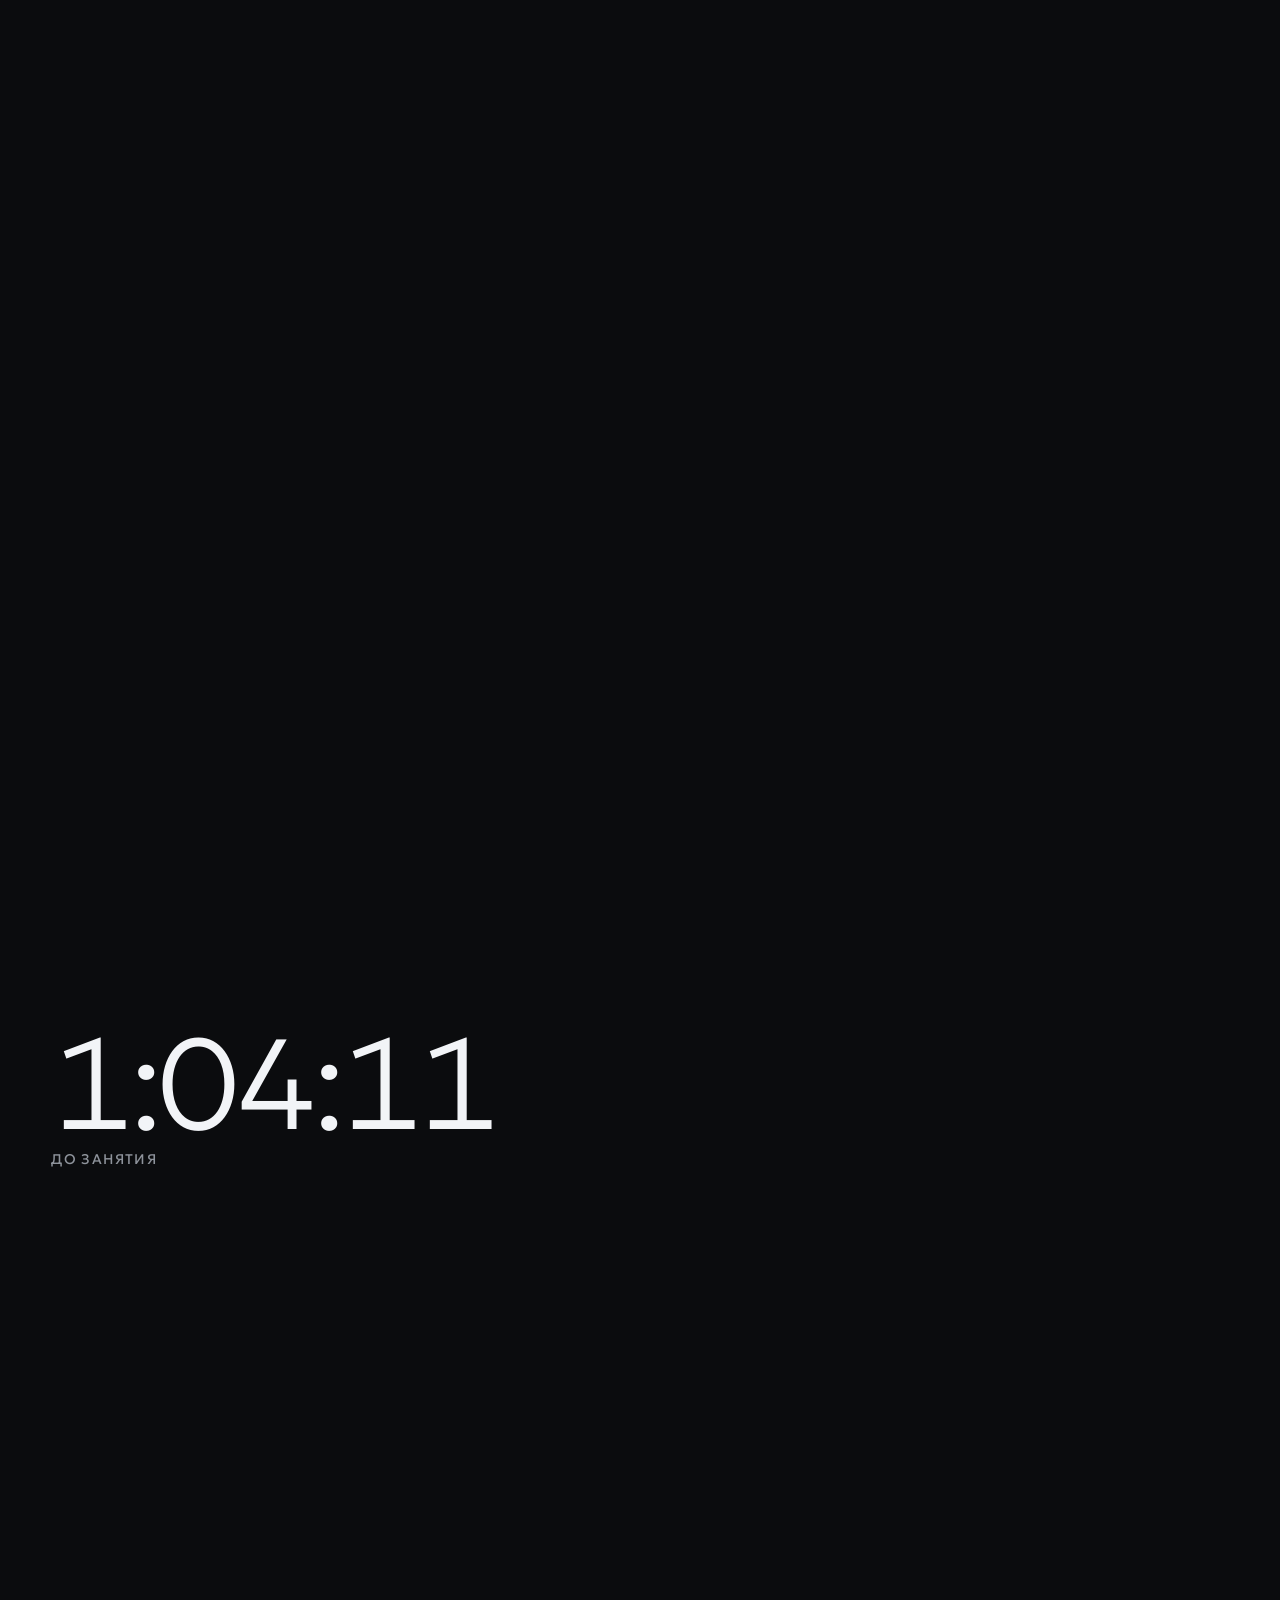
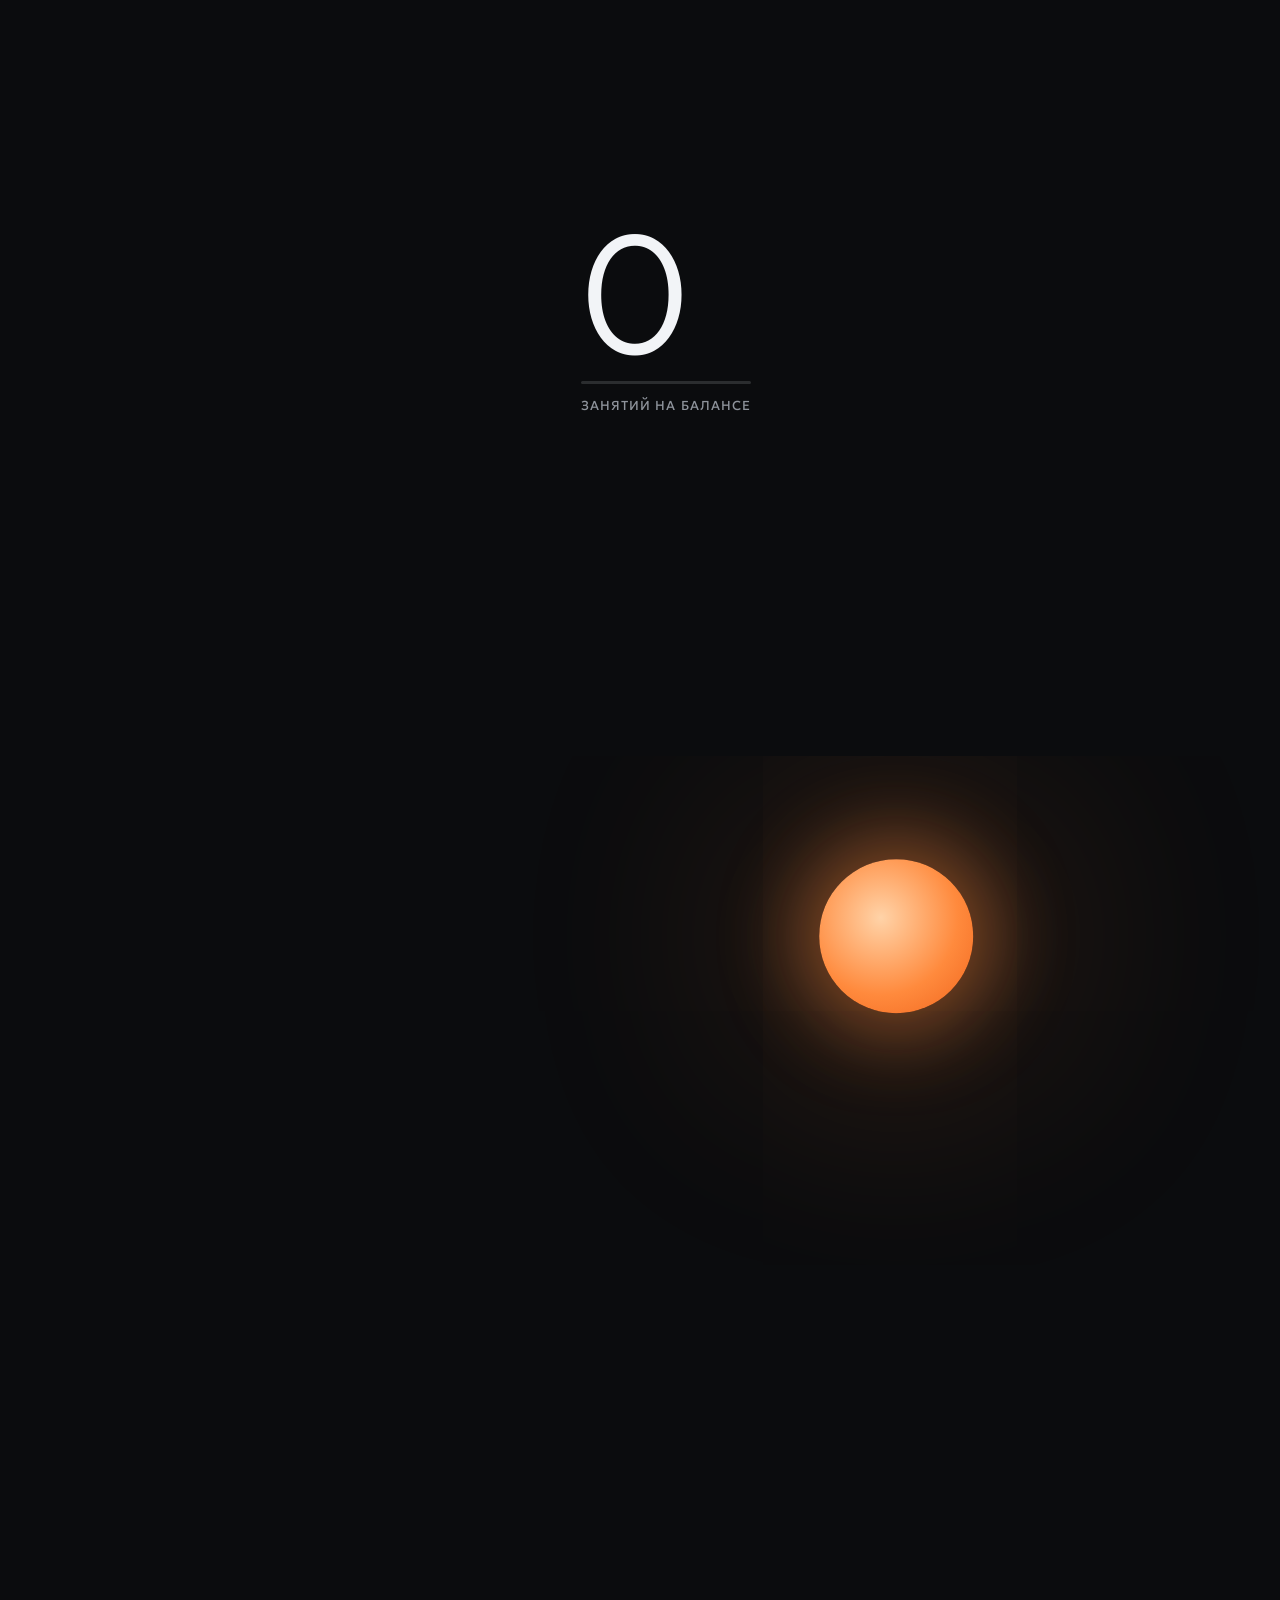
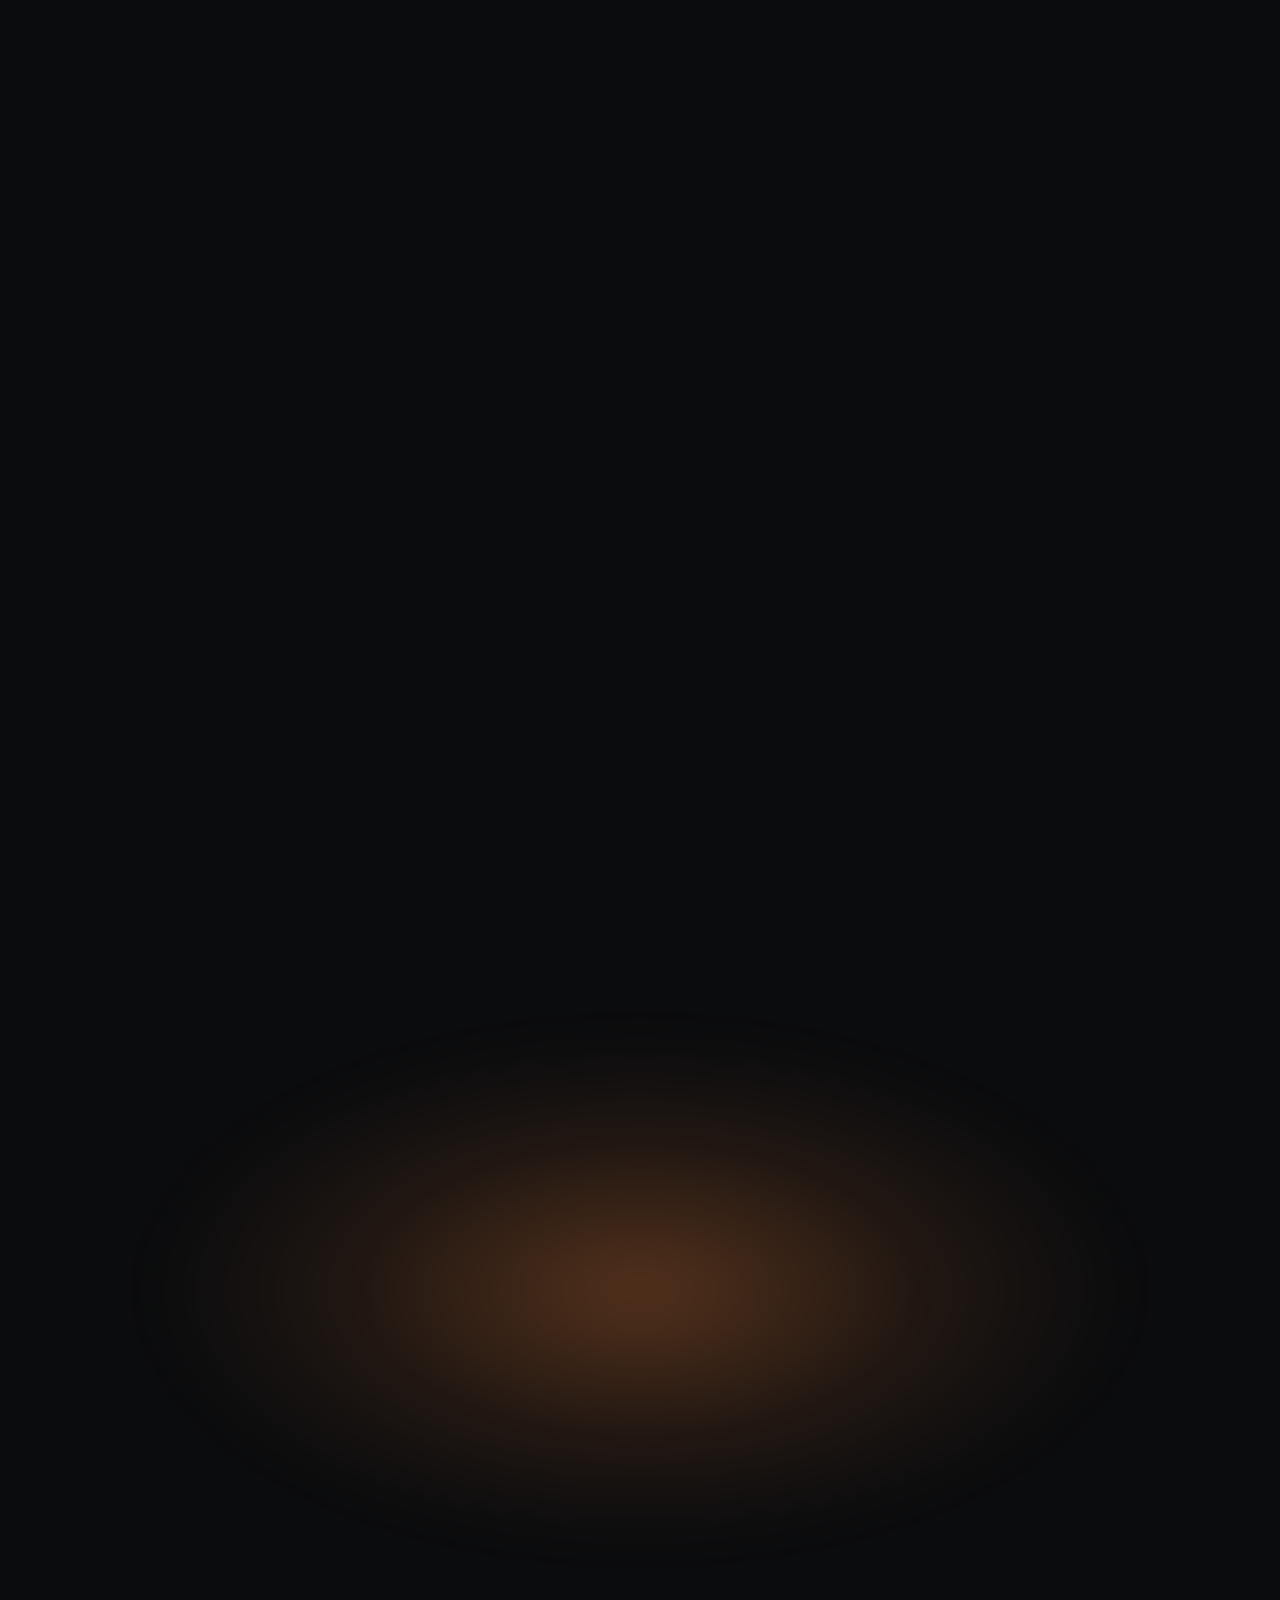
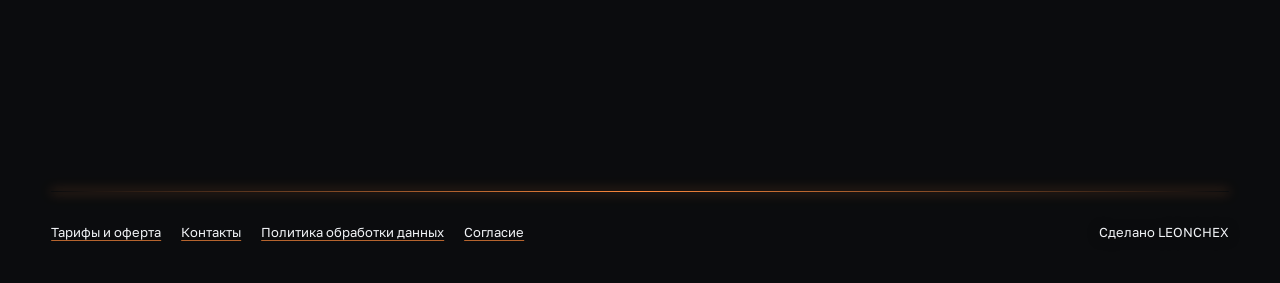
==== commit 631b8023: "Без приглашений: программа «100 ₽ за репетитора» убрана из Lessa (решение владельца 04.10.2026) - Гл" ====
--- a/index.html
+++ b/index.html
@@ -857,37 +857,6 @@
 .cta--sun { background: var(--sun); color: var(--sun-ink); box-shadow: 0 10px 30px -10px var(--sun); }
 .cta--sun:hover { box-shadow: 0 0 40px var(--sun); }
 
-/* приглашения: 100 ₽ за репетитора, которого вы привели */
-.ref { position: relative; z-index: 1; display: flex; justify-content: center; padding: 20px var(--gutter) clamp(90px, 14vh, 150px); }
-.ref__card {
-  position: relative; width: min(100%, 860px); padding: clamp(22px, 3.6vw, 40px); border-radius: 30px;
-  display: grid; grid-template-columns: minmax(0, 1fr) auto; gap: 26px 36px; align-items: center;
-  border: 1px solid color-mix(in oklab, var(--sun) 42%, transparent);
-  background: radial-gradient(80% 120% at 100% 0%, color-mix(in oklab, var(--sun) 20%, transparent), transparent 62%), color-mix(in oklab, var(--bubble) 82%, transparent);
-  box-shadow: 0 0 90px -46px var(--sun);
-}
-.ref__eyebrow { margin: 0 0 14px; font: 400 12px/1 var(--font-display); letter-spacing: 0.1em; text-transform: uppercase; color: color-mix(in oklab, var(--sun) 70%, var(--fg)); }
-.ref__title { margin: 0; max-width: 17ch; font: 300 clamp(24px, 2.8vw, 38px)/1.1 var(--font-display); letter-spacing: -0.04em; text-wrap: balance; }
-.ref__note { margin: 16px 0 0; font-size: 15px; color: var(--muted); }
-.ref__note a { color: var(--fg); text-decoration: underline; text-decoration-color: color-mix(in oklab, var(--sun) 70%, transparent); text-underline-offset: 3px; }
-.ref__sum { font: 200 clamp(64px, 8vw, 124px)/0.85 var(--font-display); letter-spacing: -0.06em; font-variant-numeric: tabular-nums; white-space: nowrap; color: var(--sun); text-shadow: 0 0 40px color-mix(in oklab, var(--sun) 55%, transparent); }
-.ref__sum small { margin-left: 0.08em; font-size: 0.42em; letter-spacing: -0.02em; }
-/* место под «100» занято сразу: пока сумма набирается, рамка не меняет размер */
-.ref__amount { display: inline-block; min-width: 4ch; text-align: right; }
-.ref__steps { grid-column: 1 / -1; position: relative; list-style: none; margin: 0; padding: 0; display: grid; grid-template-columns: repeat(3, minmax(0, 1fr)); gap: 24px; }
-/* линия между шагами: заполняется оранжевым при прокрутке */
-.ref__line { position: absolute; left: 20px; right: 33%; top: 19px; height: 2px; border-radius: 2px; background: var(--line); overflow: hidden; }
-.ref__line i { position: absolute; inset: 0; background: var(--sun); box-shadow: 0 0 10px var(--sun); transform-origin: 0 50%; }
-.ref__step { position: relative; display: flex; flex-direction: column; gap: 8px; }
-.ref__num { width: 40px; height: 40px; margin-bottom: 8px; display: grid; place-items: center; border-radius: 50%; font: 500 15px/1 var(--font-display); background: var(--sun); color: var(--sun-ink); box-shadow: 0 0 0 6px color-mix(in oklab, var(--sun) 18%, transparent), 0 0 20px color-mix(in oklab, var(--sun) 60%, transparent); }
-.ref__steps b { font: 400 17px/1.25 var(--font-display); letter-spacing: -0.02em; }
-.ref__steps span:last-child { font-size: 14px; line-height: 1.45; color: var(--muted); }
-@media (max-width: 760px) {
-  .ref__card { grid-template-columns: 1fr; border-radius: 28px; }
-  .ref__sum { order: -1; }
-  .ref__steps { grid-template-columns: 1fr; gap: 20px; }
-  .ref__line { display: none; }
-}
 .foot { position: relative; z-index: 1; padding: 32px var(--gutter) 40px; display: flex; justify-content: space-between; flex-wrap: wrap; gap: 12px; font-size: 13px; color: var(--muted); }
 .foot__links { display: flex; gap: 20px; flex-wrap: wrap; }
 .foot a { color: var(--fg); text-decoration: underline; text-decoration-color: color-mix(in oklab, var(--sun) 70%, transparent); text-underline-offset: 3px; }
@@ -1360,23 +1329,6 @@
     </div>
   </section>
 
-  <!-- приглашения -->
-  <section class="ref" id="ref" aria-labelledby="ref-title">
-    <div class="ref__card">
-      <div>
-        <p class="ref__eyebrow">Приглашения</p>
-        <h2 class="ref__title" id="ref-title">Посоветуйте Lessa репетитору и&nbsp;получите 100&nbsp;₽</h2>
-        <p class="ref__note">Приглашать может любой взрослый пользователь Lessa: репетитор, родитель или ученик. <a href="offer/#referral">Правила</a></p>
-      </div>
-      <div class="ref__sum" aria-hidden="true"><span class="ref__amount">+<span id="ref-sum">100</span></span><small>₽</small></div>
-      <div class="ref__steps">
-        <span class="ref__line" aria-hidden="true"><i></i></span>
-        <div class="ref__step"><span class="ref__num">1</span><b>Скопируйте свою ссылку</b><span>В&nbsp;Lessa: «Пригласить репетитора». Отправьте её знакомому репетитору.</span></div>
-        <div class="ref__step"><span class="ref__num">2</span><b>Репетитор подключает кабинет</b><span>По&nbsp;вашей ссылке&nbsp;— с&nbsp;теми&nbsp;же 7&nbsp;днями бесплатно.</span></div>
-        <div class="ref__step"><span class="ref__num">3</span><b>Он оплачивает подписку</b><span>Вам приходит 100&nbsp;₽&nbsp;— один раз, за&nbsp;его первую оплату. Вывод на&nbsp;карту&nbsp;— от&nbsp;100&nbsp;₽.</span></div>
-      </div>
-    </div>
-  </section>
 </main>
 
 <footer class="foot">
@@ -1692,7 +1644,7 @@
       e.target.classList.add("in");
       reveal.unobserve(e.target);
     }), { threshold: 0.12, rootMargin: "0px 0px -6% 0px" });
-    document.querySelectorAll(".stage .phone, .stage--17 .cap, .stage--21 .cap, .scene__text, .scene > .phone, .s19__body, .bridge p, .s2__head, .duo, .s22 > *, .ref__card")
+    document.querySelectorAll(".stage .phone, .stage--17 .cap, .stage--21 .cap, .scene__text, .scene > .phone, .s19__body, .bridge p, .s2__head, .duo, .s22 > *")
       .forEach((el) => { el.classList.add("rv"); reveal.observe(el); });
   };
 
@@ -1915,16 +1867,6 @@
     gsap.fromTo(".s22 > *", { y: 40, opacity: 0 }, { y: 0, opacity: 1, ease: "none", stagger: 0.06,
       scrollTrigger: { trigger: ".s22", start: "top 80%", end: "top 15%", scrub: 0.6 } });
 
-    /* ---------- приглашения: шаги загораются по очереди, бонус набирается до 100 ₽ ---------- */
-    const refSum = $("ref-sum"), bonus = { v: 0 };
-    refSum.textContent = "0";
-    gsap.set(".ref__line i", { scaleX: 0 });
-    gsap.set(".ref__step", { opacity: 0.3, y: 16 });
-    gsap.timeline({ scrollTrigger: { trigger: ".ref__card", start: "top 85%", end: "bottom 90%", scrub: 0.8 } })
-      .to(".ref__line i", { scaleX: 1, ease: "none", duration: 0.7 }, 0)
-      .to(".ref__step", { opacity: 1, y: 0, ease: "power2.out", duration: 0.2, stagger: 0.3 }, 0)
-      .to(bonus, { v: 100, ease: "power2.out", duration: 0.35, onUpdate: () => { refSum.textContent = String(Math.round(bonus.v)); } }, 0.62);
-
     /* ---------- часы: время идёт с прокруткой, между остановками — перемоткой ---------- */
     const mark = (sel, start) => ScrollTrigger.create({ trigger: sel, start });
     const m10 = mark("#s10", "top 55%"), mBr = mark("#bridge", "top 75%"), mBrEnd = mark("#bridge", "bottom 65%");
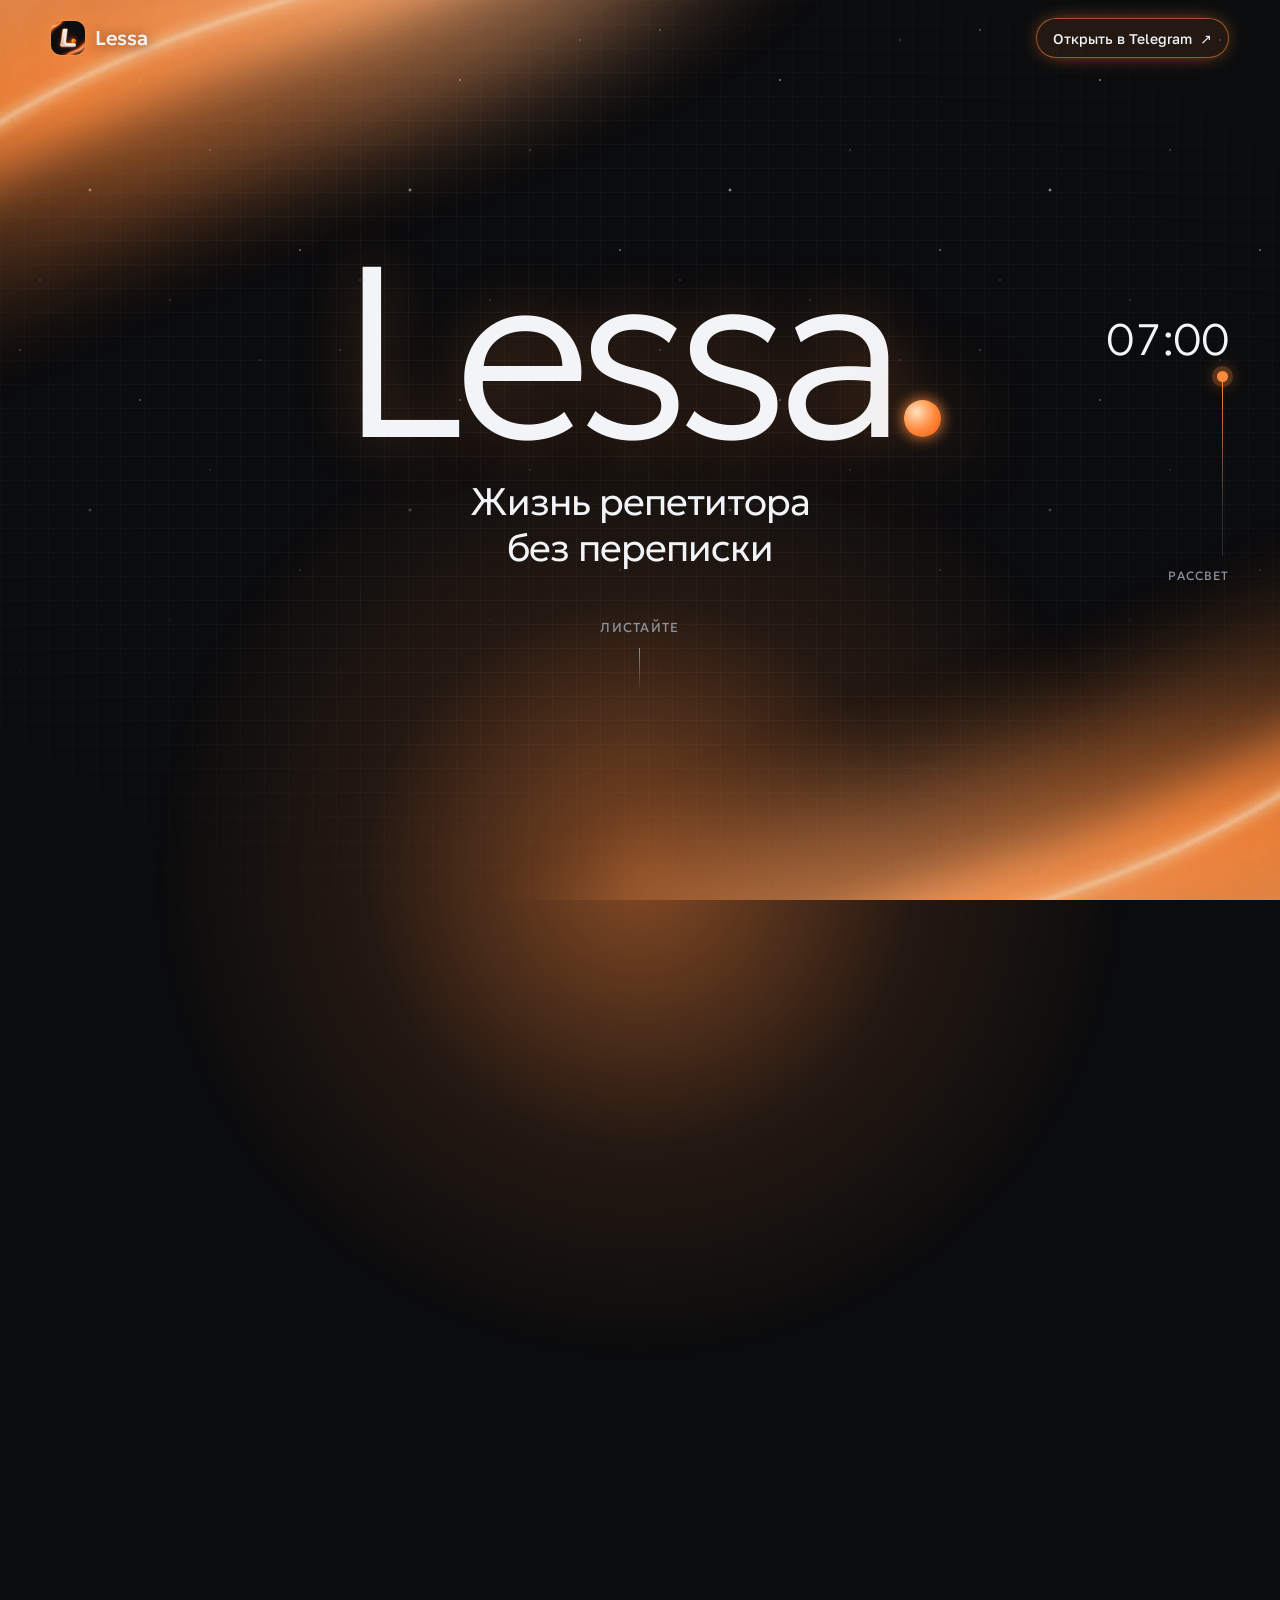
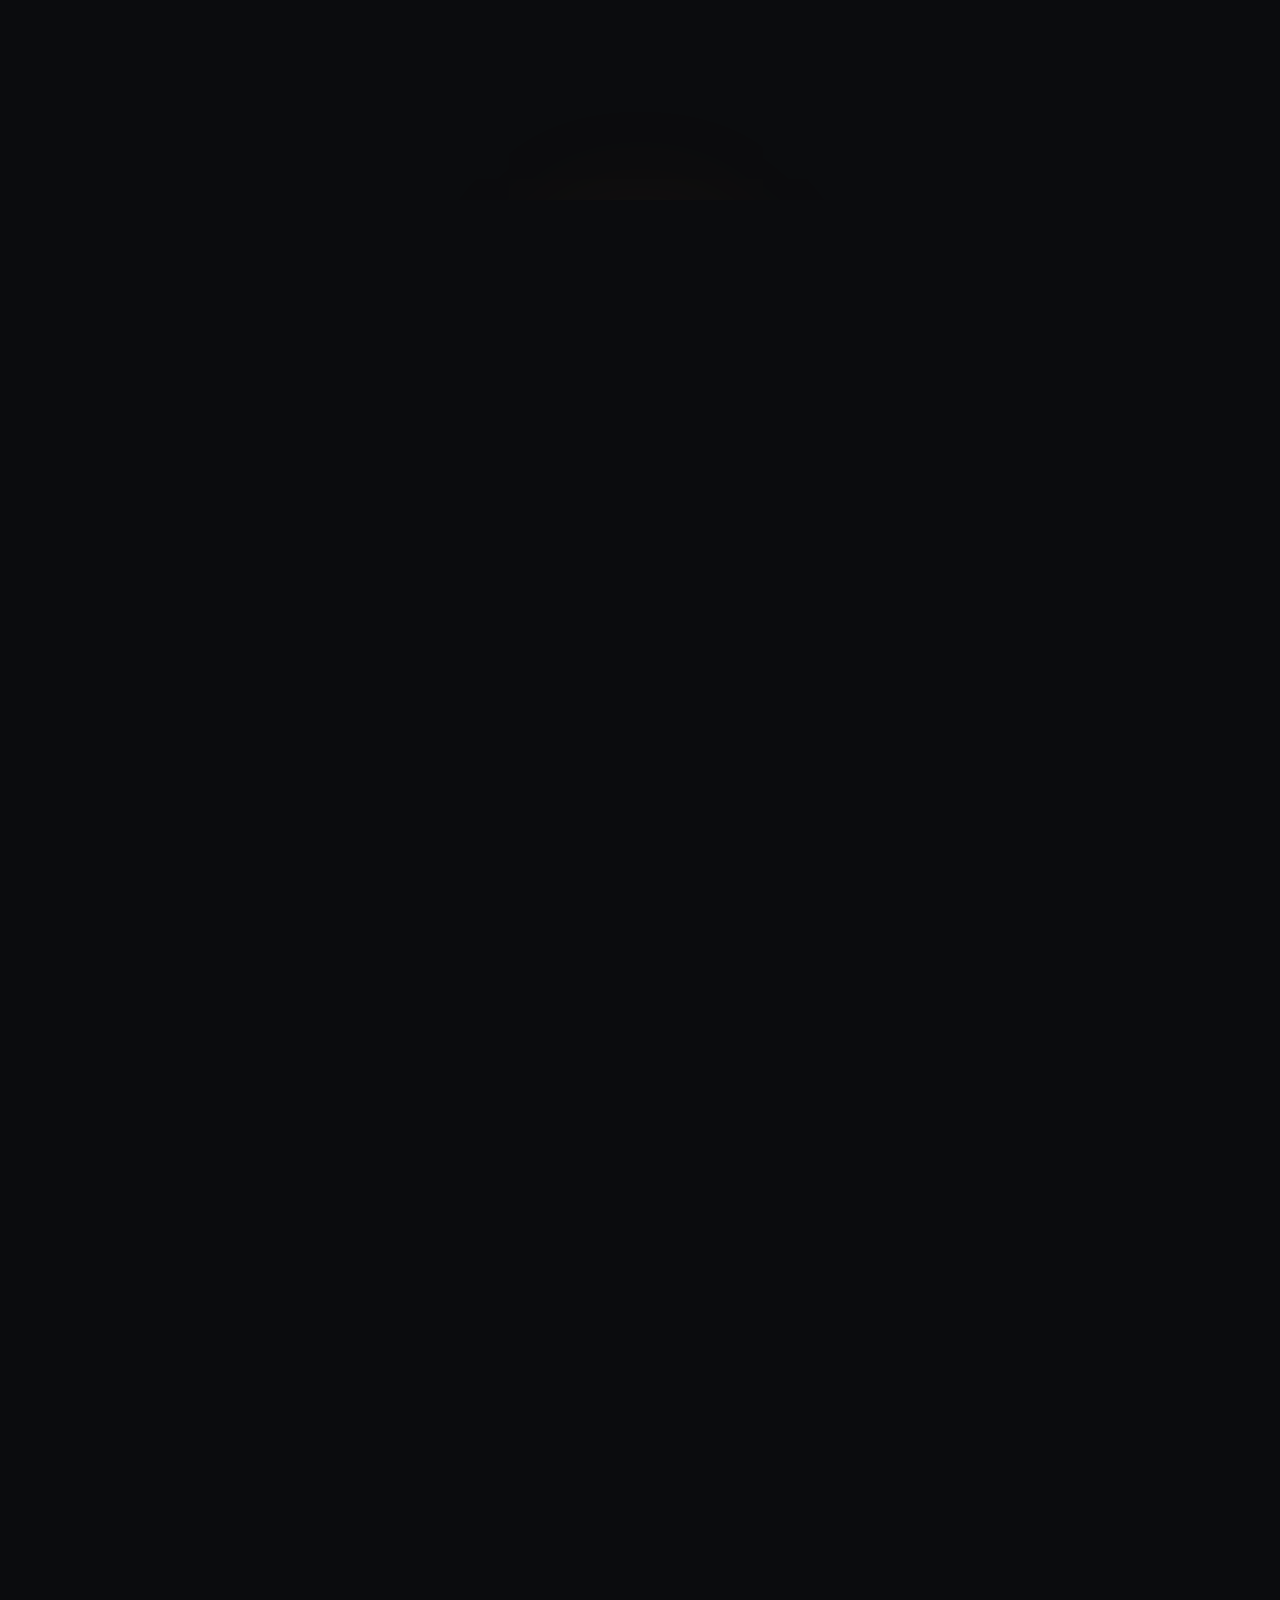
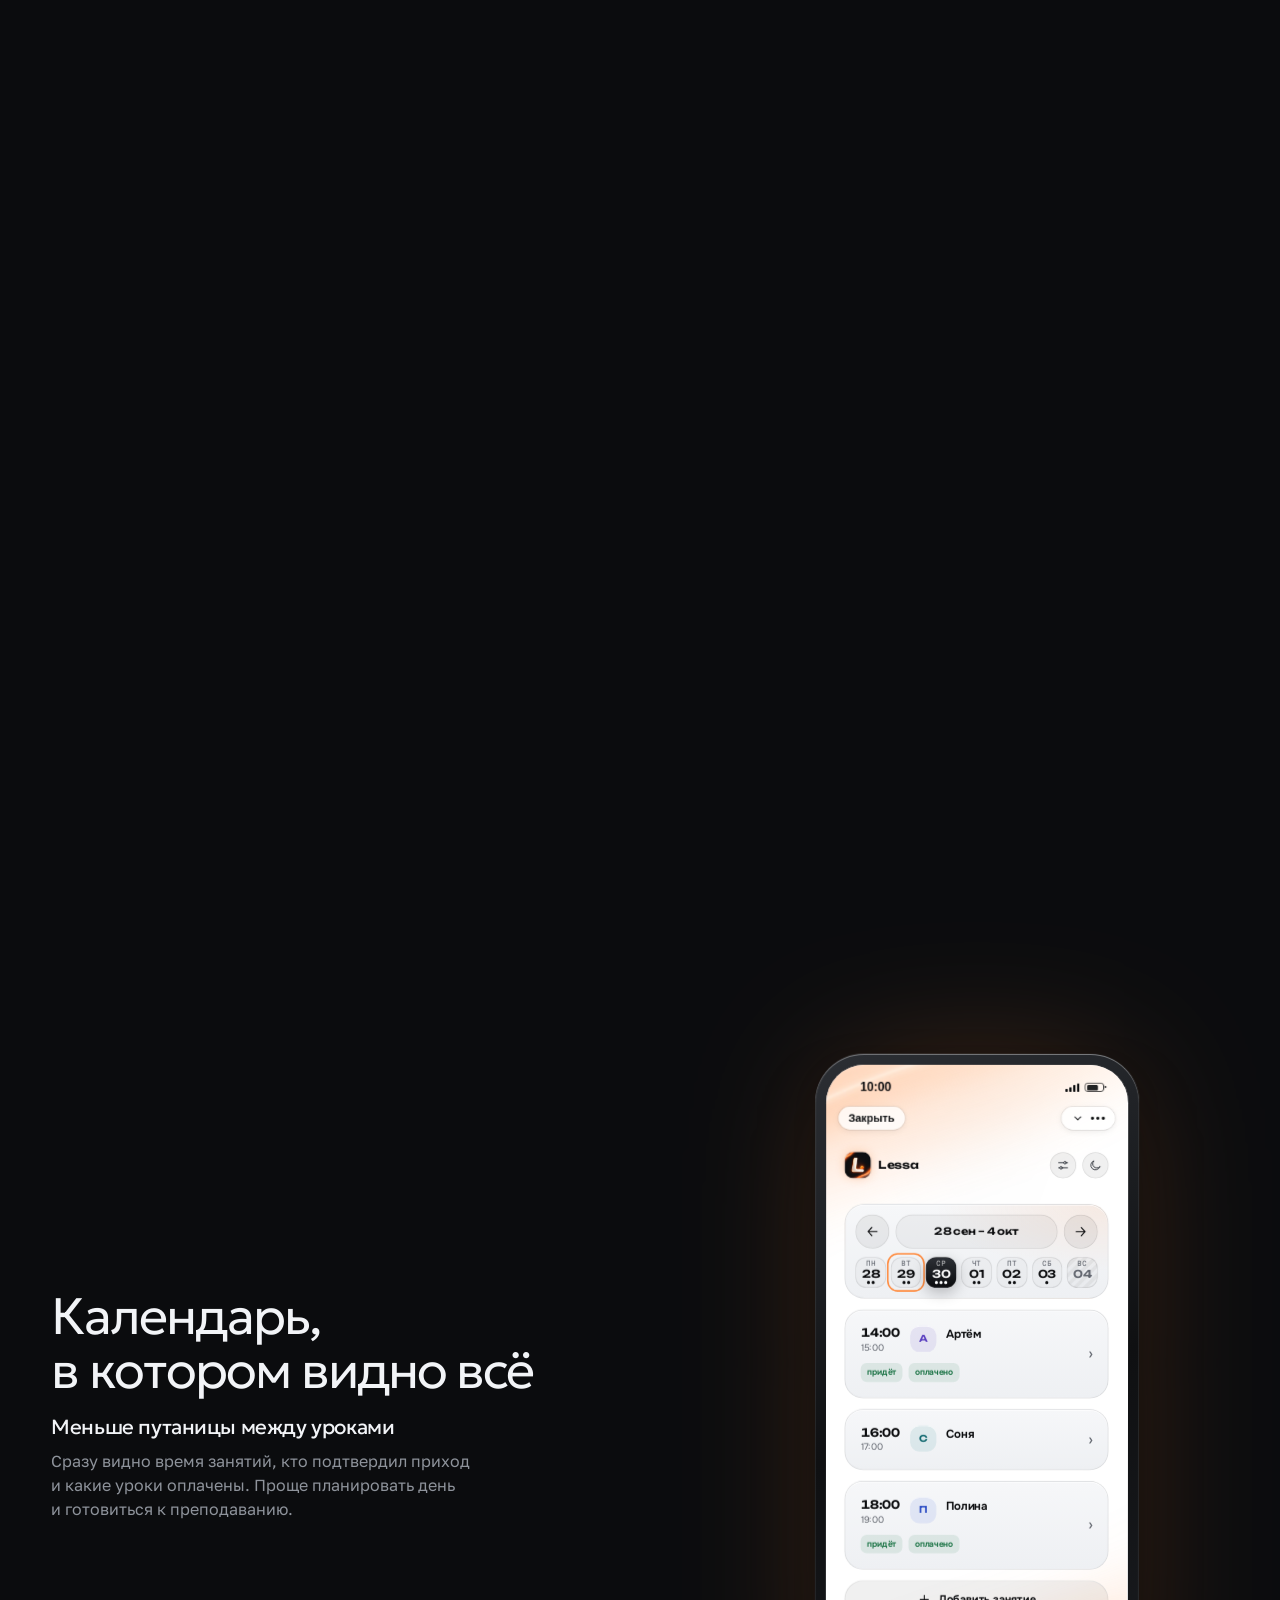
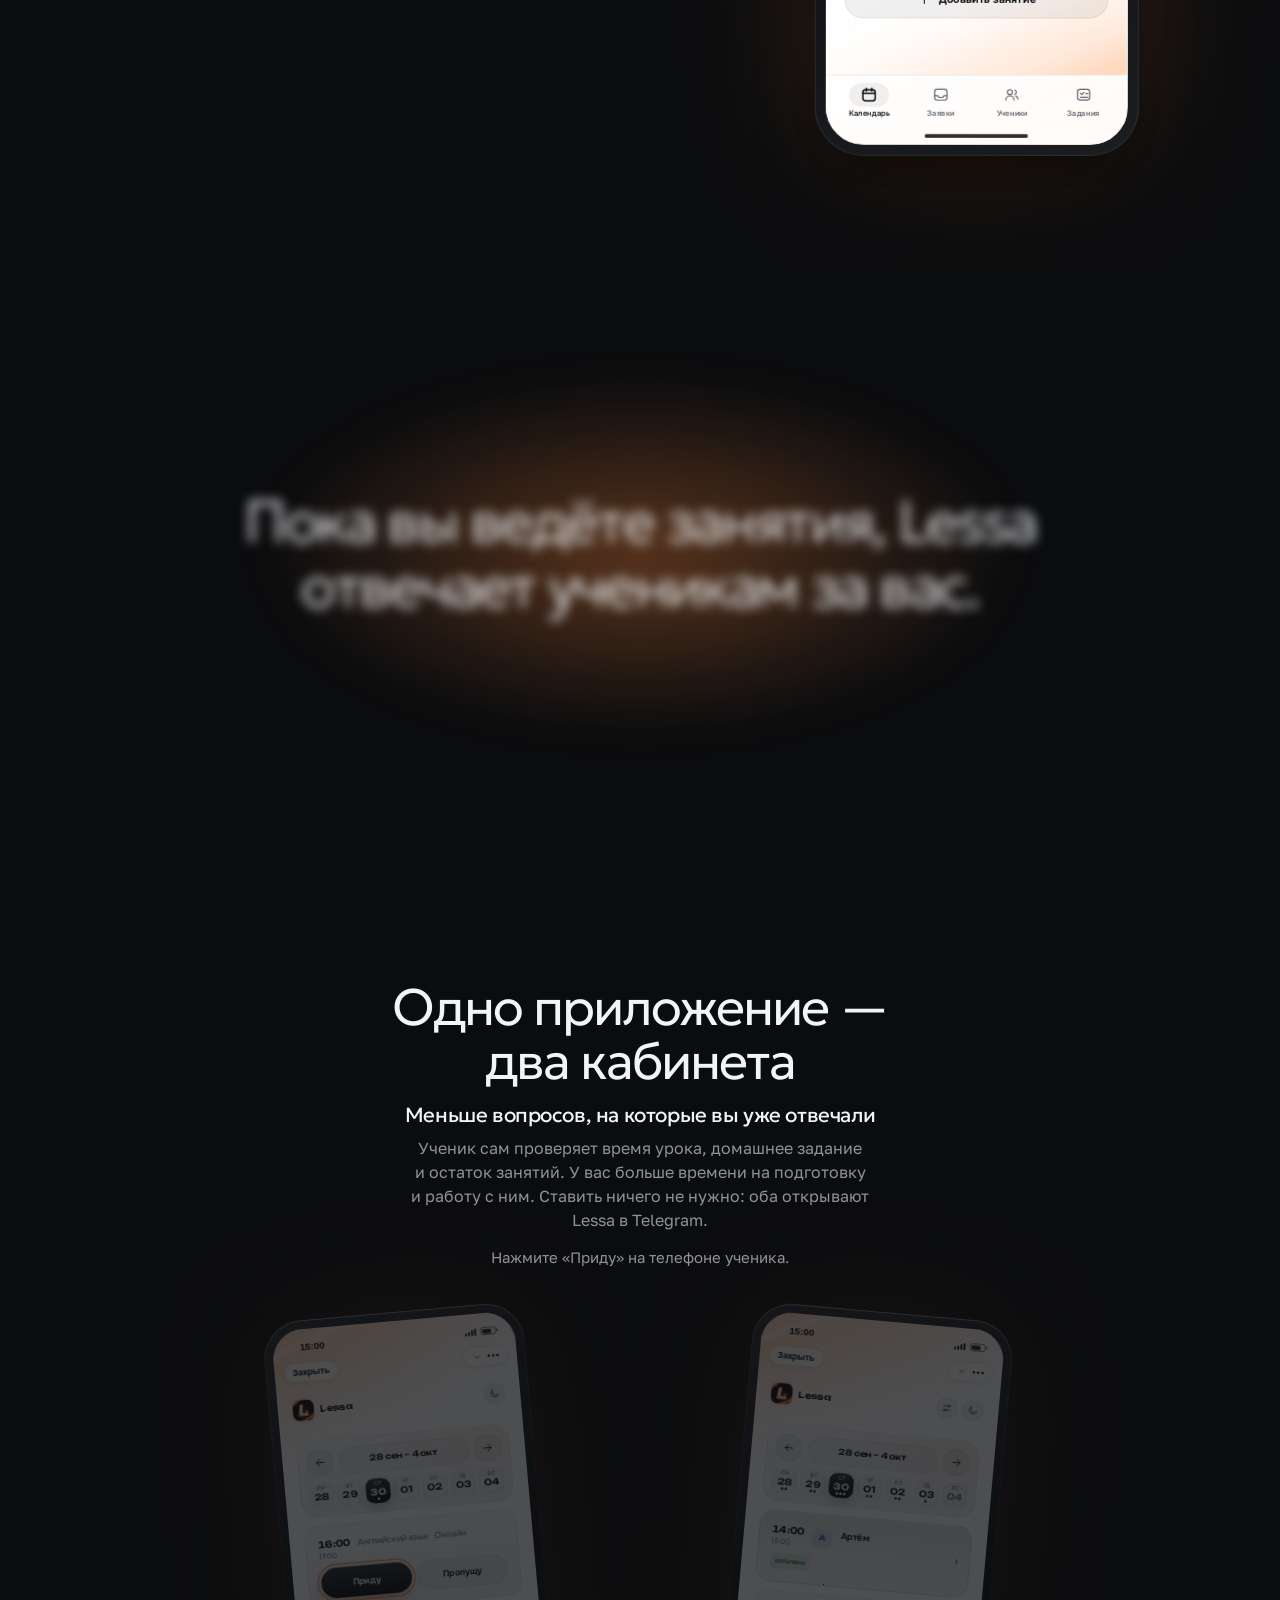
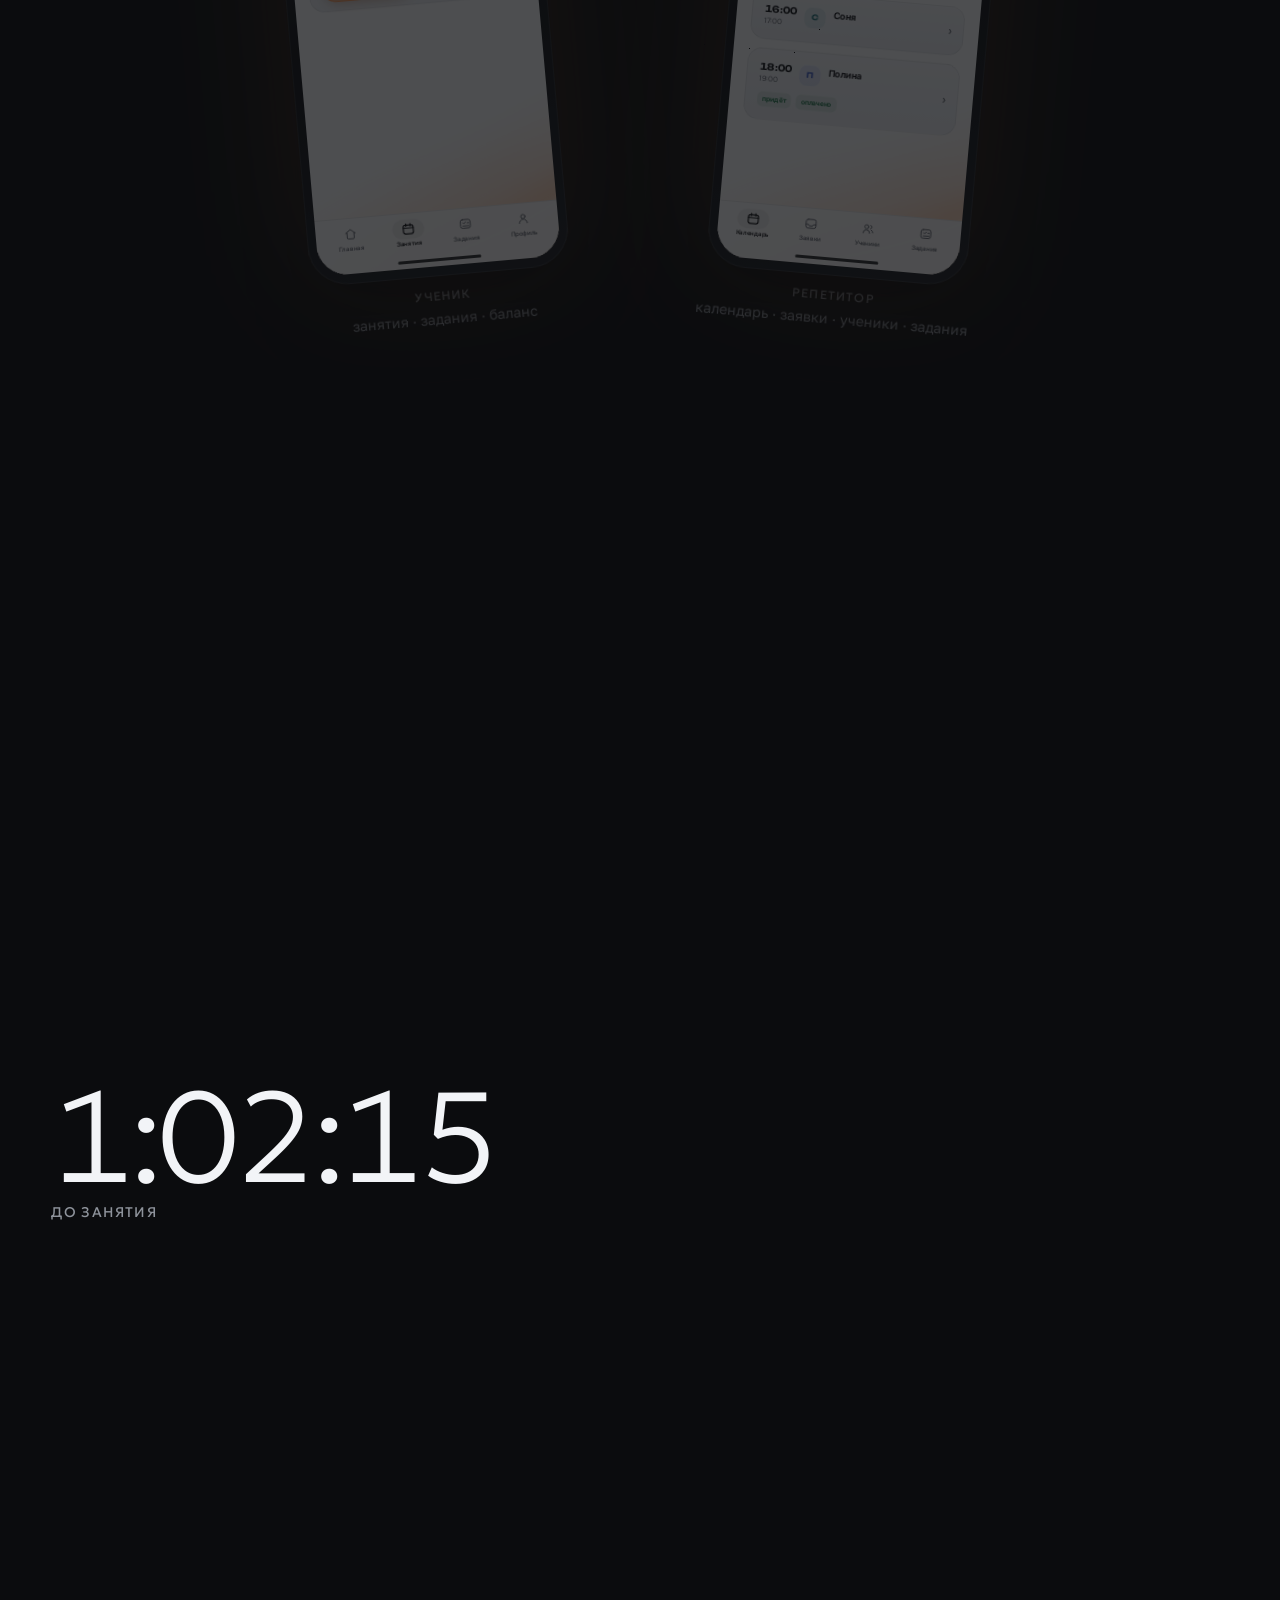
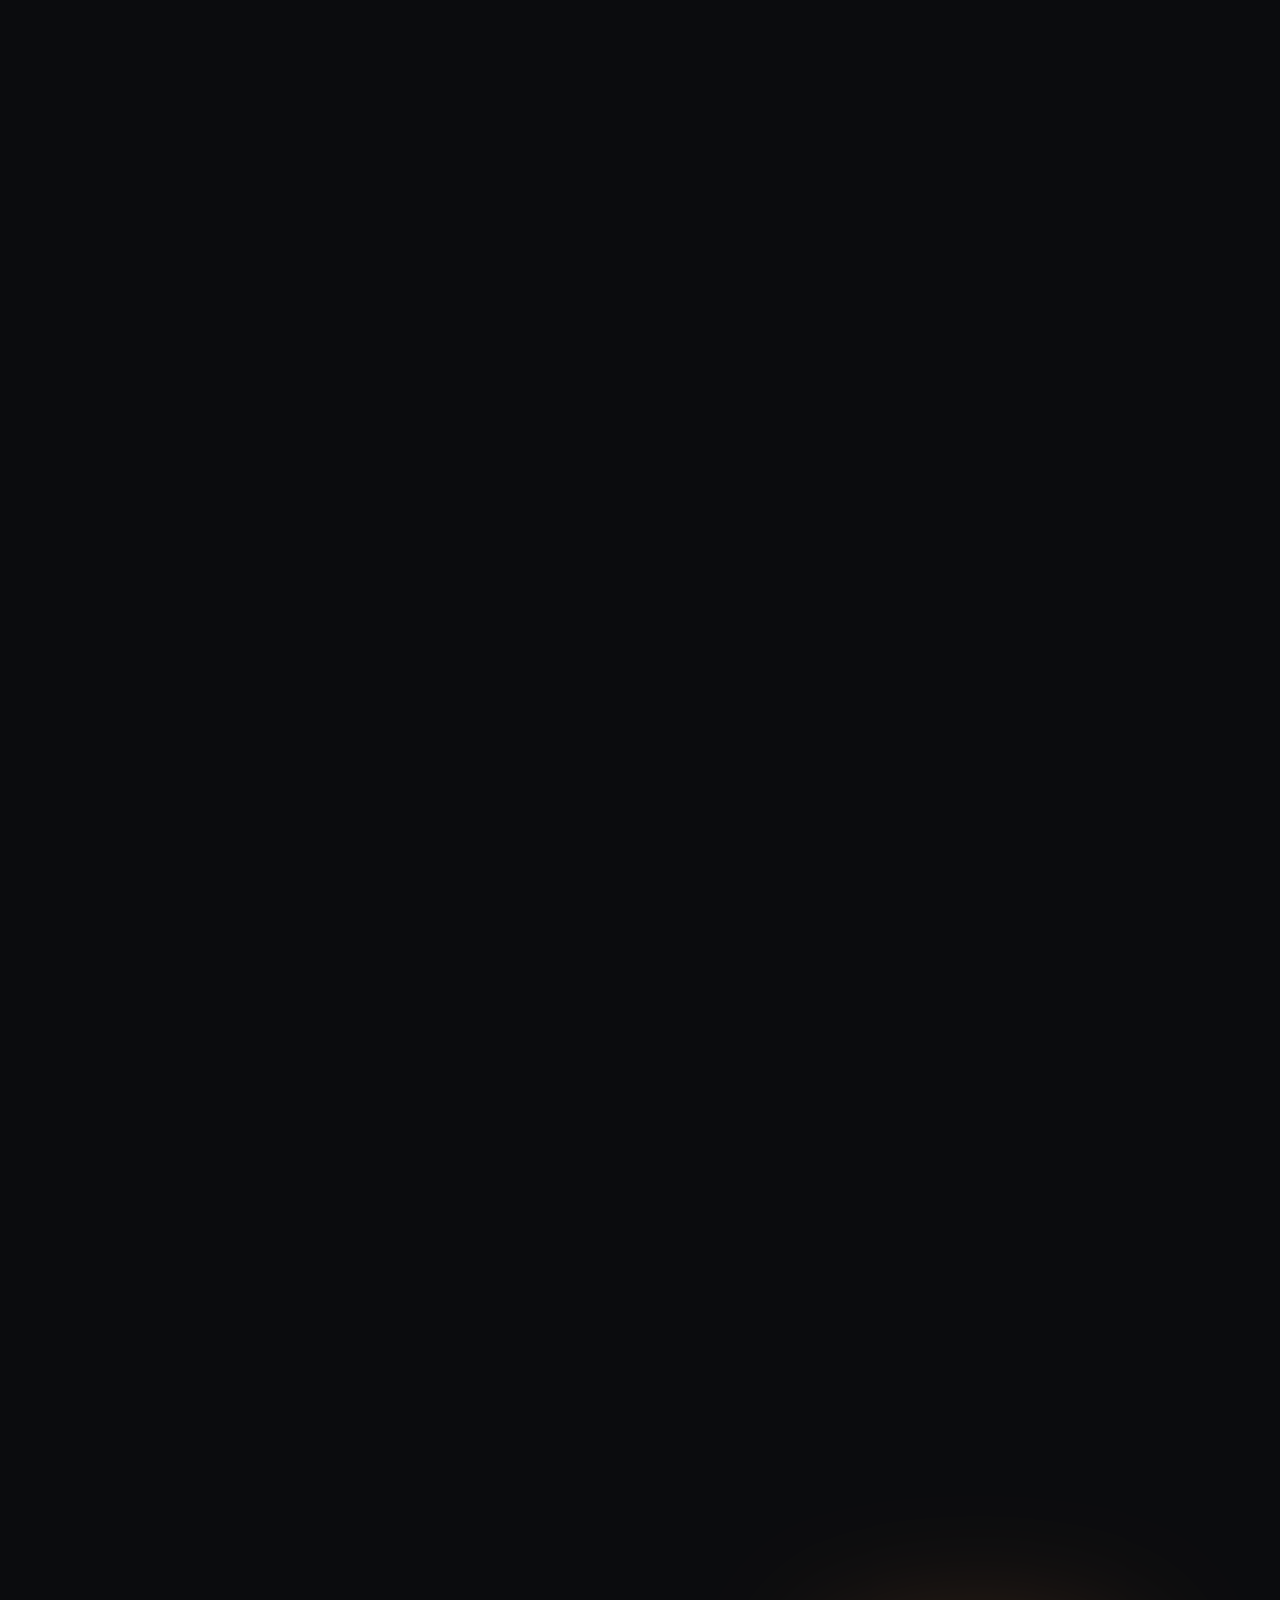
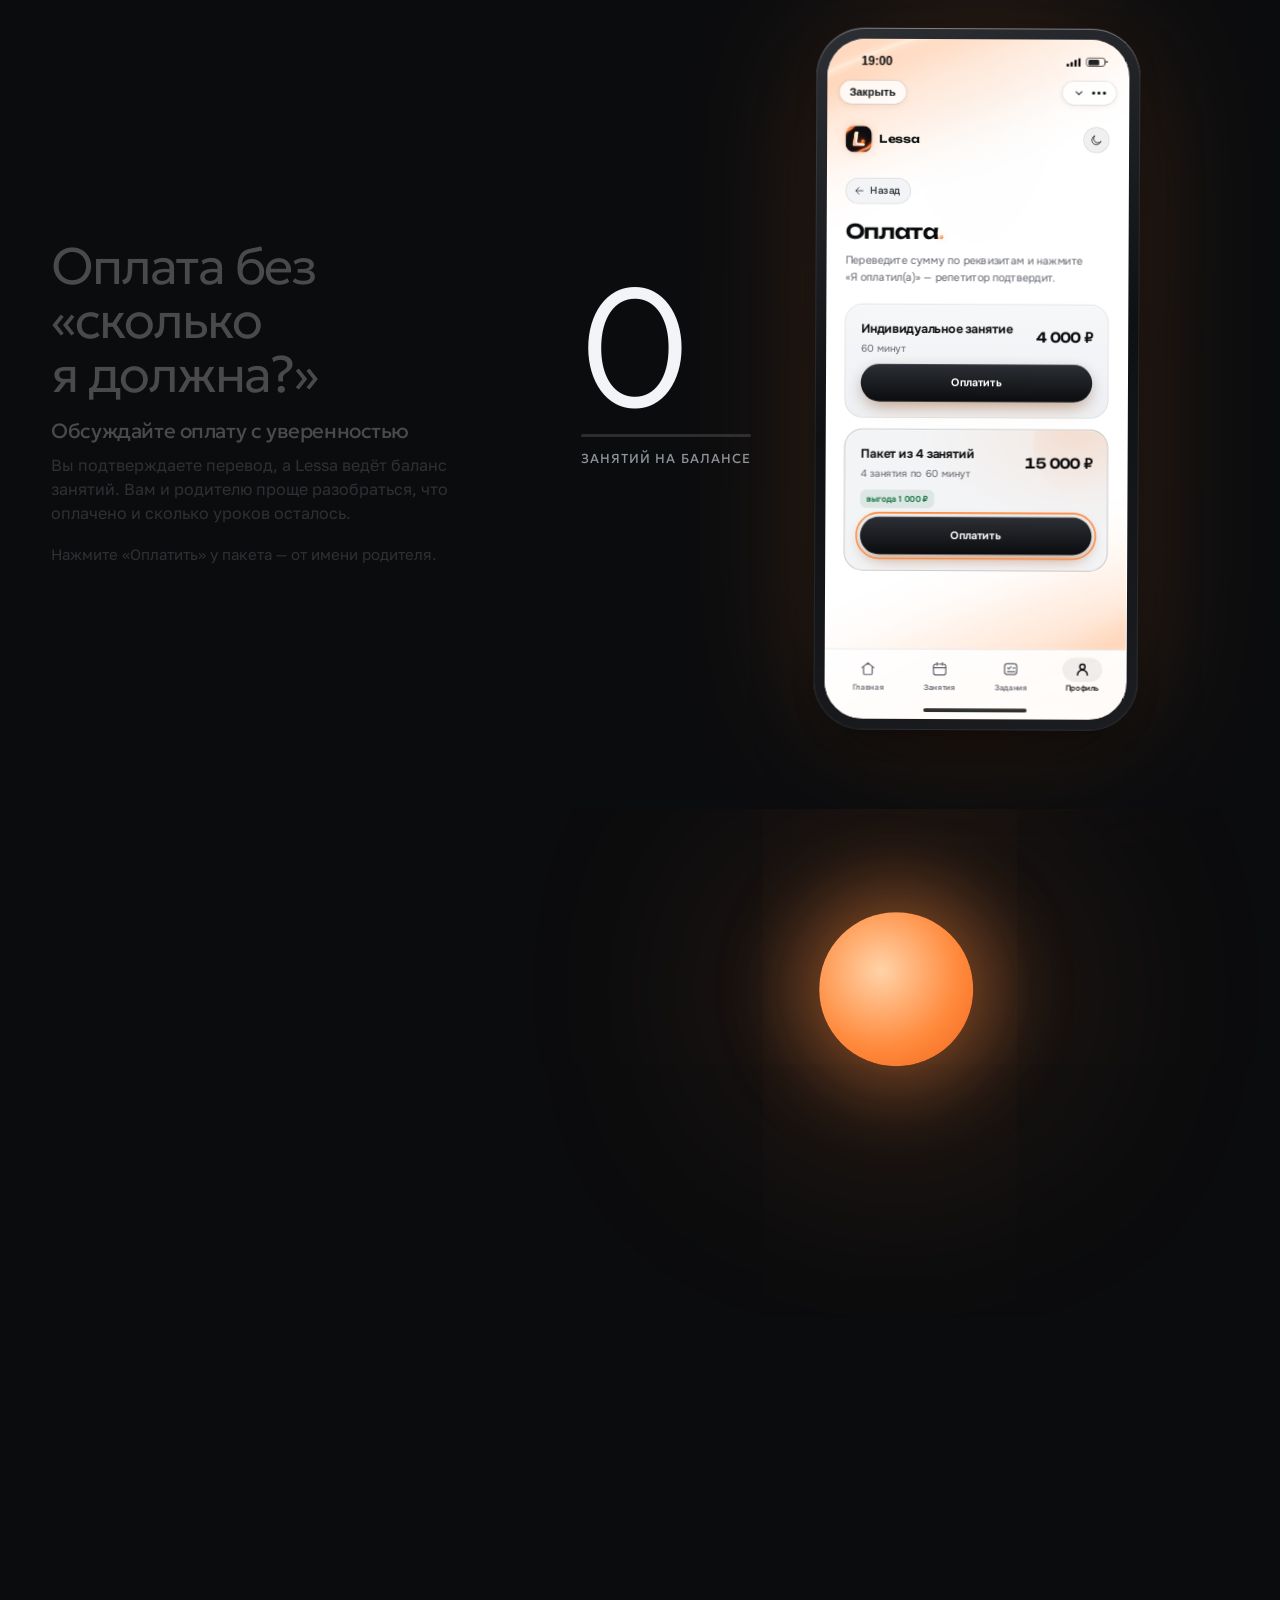
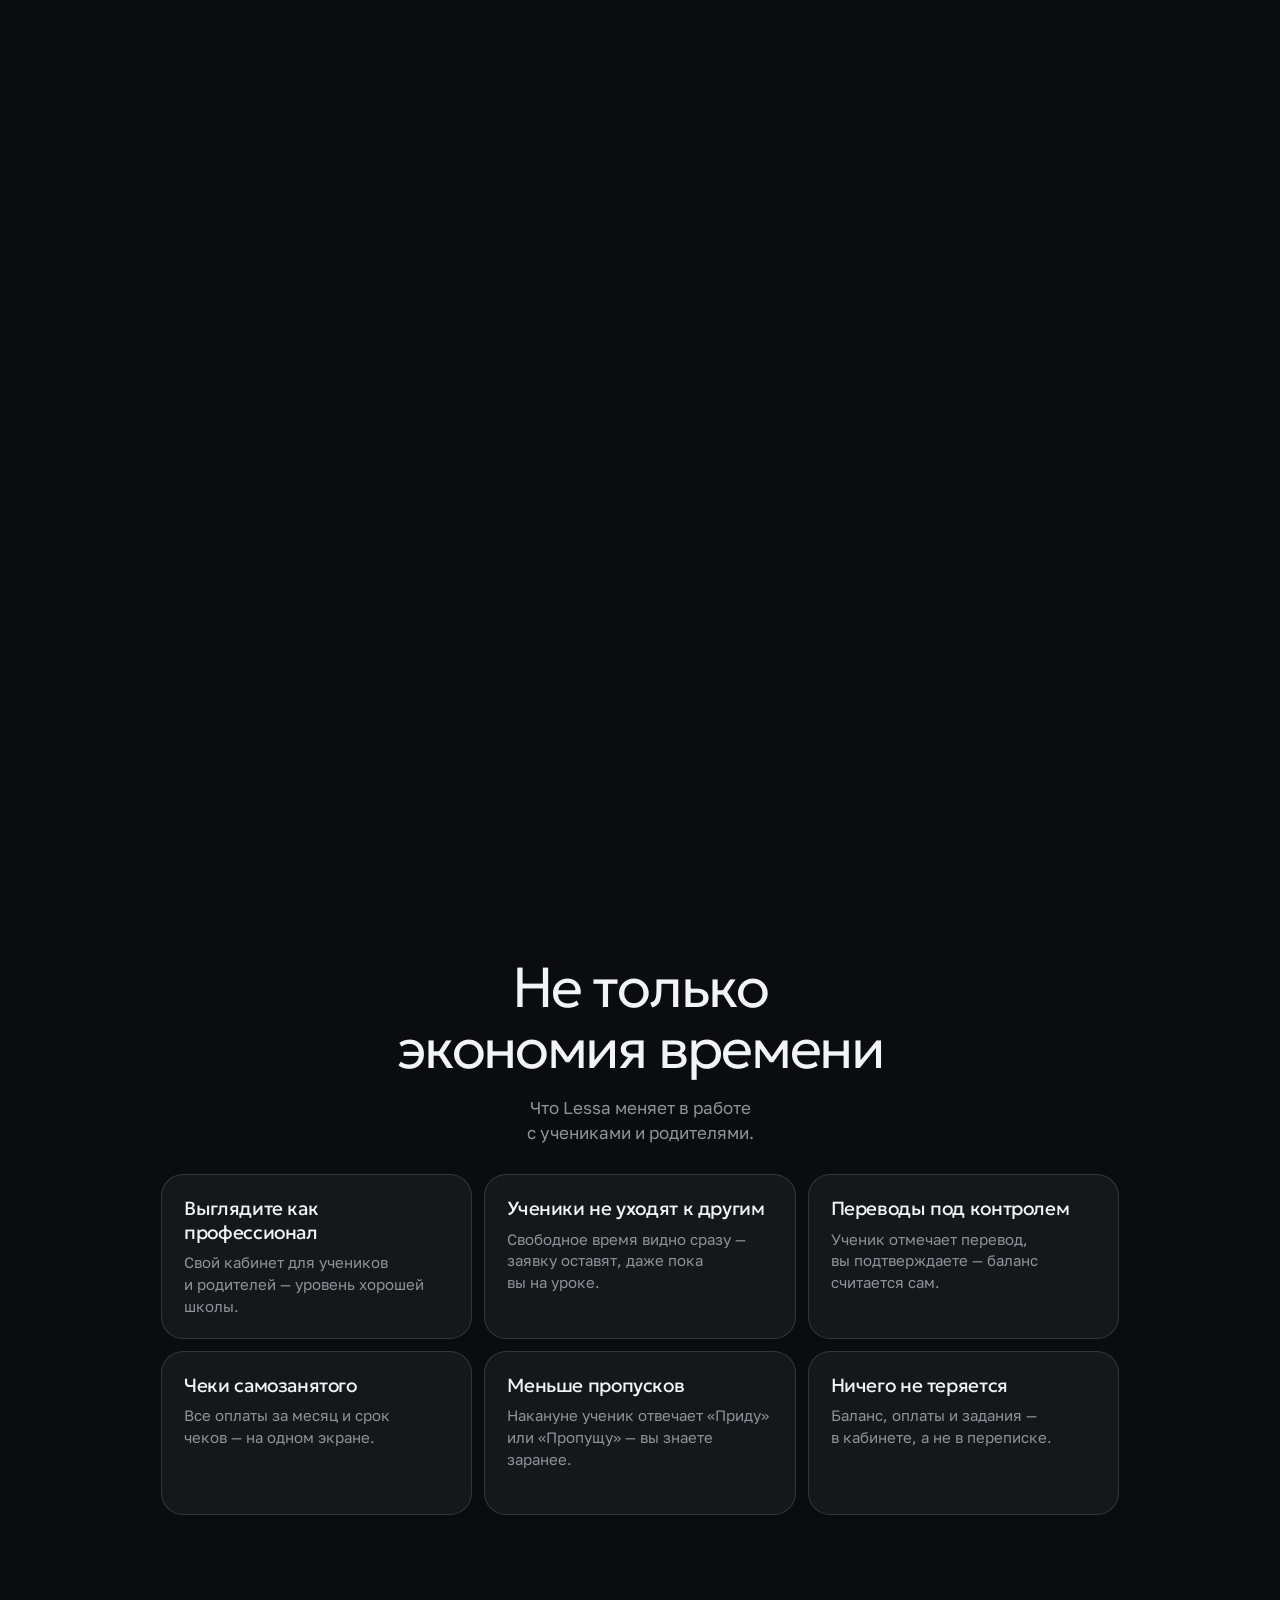
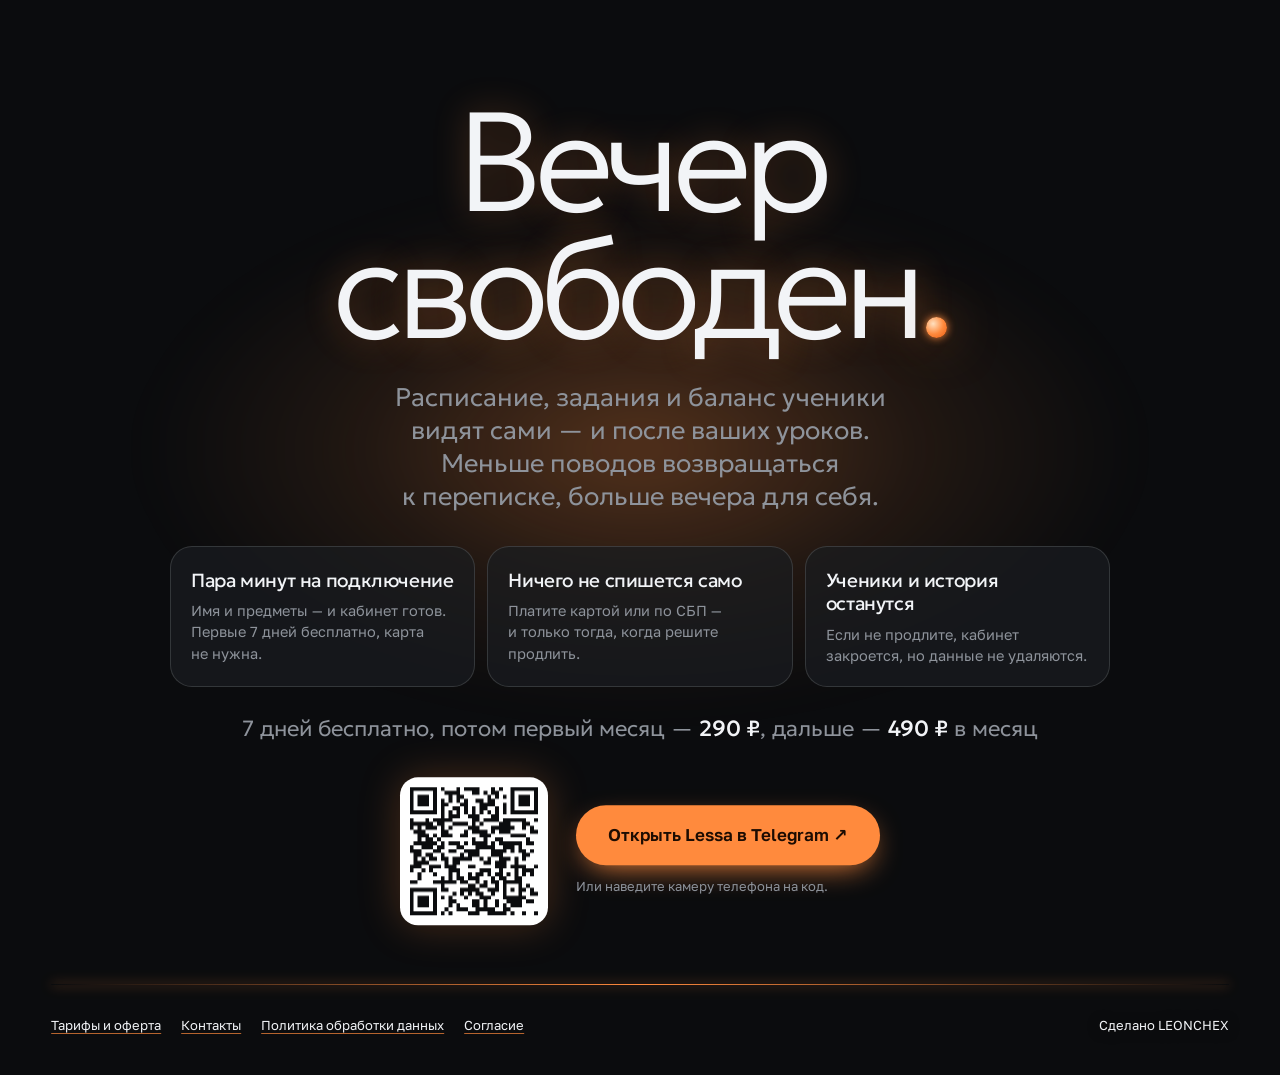
==== commit 85cabcbe: "Главная: польза подписки для репетитора рядом с каждой сценой - Под заголовками сцен — что это даёт " ====
--- a/index.html
+++ b/index.html
@@ -237,6 +237,11 @@
 .hint { margin: 0; font-size: 15px; color: var(--muted); min-height: 1.5em; }
 .again { min-height: 44px; padding: 0 18px; border-radius: 99px; border: 1px solid var(--line); font-size: 14px; color: var(--muted); align-self: flex-start; }
 .again:hover { color: var(--fg); border-color: var(--fg); }
+/* что это даёт репетитору — стоит под заголовком сцены */
+.gain { display: flex; flex-direction: column; gap: 8px; max-width: 40ch; }
+.gain__title { margin: 0; font: 400 clamp(19px, 1.6vw, 23px)/1.25 var(--font-display); letter-spacing: -0.02em; color: var(--fg); text-wrap: balance; }
+.gain__text { margin: 0; font: 400 16px/1.5 var(--font-body); letter-spacing: 0; color: var(--muted); text-wrap: pretty; }
+@media (max-width: 900px) { .gain__text { font-size: 15px; } }
 
 /* 07:00 */
 .s0 {
@@ -284,6 +289,9 @@
 }
 .cap--a { opacity: 0; }
 .cap__note { margin: 14px 0 0; max-width: 30ch; font: 400 15px/1.45 var(--font-body); letter-spacing: 0; color: var(--muted); text-wrap: pretty; }
+.cap .gain { margin-top: 14px; gap: 6px; max-width: none; }
+.cap .gain__title { font-size: 18px; }
+.cap .gain__text { font-size: 15px; line-height: 1.45; }
 @media (max-width: 900px) {
   .cap { top: calc(env(safe-area-inset-top, 0px) + 112px); bottom: auto; display: block; right: var(--gutter); max-width: none; font-size: clamp(22px, 6vw, 30px); }
   .cap__note { font-size: 13.5px; margin-top: 8px; max-width: 46ch; }
@@ -704,18 +712,6 @@
   .scene .phone { --pw: min(64vw, 42svh); }
 }
 
-/* 10:00 — что видно в календаре */
-.legend { list-style: none; margin: 6px 0 0; padding: 0; display: grid; gap: 12px; text-align: left; font-size: 15px; color: var(--muted); }
-.legend li { display: flex; align-items: center; gap: 14px; }
-.legend b { color: var(--fg); font-weight: 500; }
-.lg { flex: none; width: 56px; height: 26px; display: grid; place-items: center; }
-.lg-dots { display: flex; justify-content: center; gap: 3px; }
-.lg-dots i { width: 5px; height: 5px; border-radius: 50%; background: var(--fg); }
-.lg-done { border-radius: 8px; background: linear-gradient(180deg, rgba(28, 116, 70, 0.22), rgba(28, 116, 70, 0.06)); box-shadow: inset 0 0 0 1px rgba(28, 116, 70, 0.35); }
-.lg-badge { padding: 0 6px; border-radius: 7px; font-size: 12px; font-weight: 600; color: #1c7446; background: rgba(28, 116, 70, 0.12); }
-.lg-off { border-radius: 8px; background: repeating-linear-gradient(135deg, rgba(11, 12, 14, 0.04) 0 4px, rgba(11, 12, 14, 0.14) 4px 7px); box-shadow: inset 0 0 0 1px var(--line); }
-@media (max-width: 900px) { .legend { font-size: 14px; gap: 10px; } }
-
 /* мост между утром и днём */
 .bridge { position: relative; min-height: 70svh; display: grid; place-items: center; padding: 80px var(--gutter); text-align: center; }
 .bridge::before {
@@ -730,8 +726,7 @@
 .s2 { overflow-x: clip; min-height: 100svh; padding: clamp(90px, 12vh, 140px) var(--gutter) 80px; display: flex; flex-direction: column; align-items: center; gap: clamp(28px, 4vw, 44px); }
 .s2__head { text-align: center; display: flex; flex-direction: column; align-items: center; gap: 14px; }
 .s2__head .h { max-width: 18ch; }
-.s2__lead { margin: 0; max-width: 52ch; font-size: 17px; line-height: 1.5; color: var(--muted); text-wrap: balance; }
-.s2__lead b { color: var(--fg); font-weight: 500; }
+.s2__head .gain { max-width: 46ch; }
 .s2 .again { align-self: center; }
 .duo { display: flex; align-items: flex-start; justify-content: center; gap: clamp(14px, 5vw, 90px); width: 100%; }
 .duo figure { margin: 0; display: flex; flex-direction: column; align-items: center; gap: 14px; }
@@ -739,7 +734,7 @@
 .duo figcaption b { font: 400 12px/1 var(--font-display); letter-spacing: 0.1em; text-transform: uppercase; color: var(--muted); }
 .duo figcaption span { font-size: 14px; color: var(--muted); }
 .duo .phone { --pw: min(24vw, 29svh, 300px); }
-@media (max-width: 700px) { .duo .phone { --pw: 43vw; } .duo figcaption span { font-size: 12px; } .s2__lead { font-size: 15px; } }
+@media (max-width: 700px) { .duo .phone { --pw: 43vw; } .duo figcaption span { font-size: 12px; } }
 .flyer {
   position: fixed; left: 0; top: 0; z-index: 50; pointer-events: none;
   padding: 8px 14px; border-radius: 99px; background: var(--sun); color: var(--sun-ink);
@@ -785,7 +780,8 @@
 .sun--set { top: 112%; }
 /* без анимации закатное солнце стоит под сценой, и край сцены резал его свечение по прямой */
 html:not(.anim) .sun--set { display: none; }
-.cap--21 { top: auto; bottom: 12svh; justify-content: flex-end; max-width: 14ch; }
+/* подпись растёт вверх: выше 6svh на узком окне она подходила к сообщению Telegram */
+.cap--21 { top: auto; bottom: 6svh; justify-content: flex-end; max-width: 14ch; }
 .stage--21 .phone { left: 62%; }
 @media (max-width: 900px) {
   .moon { left: 86%; top: 35%; width: 52px; box-shadow: inset -11px -4px 0 0 #eef0f4; }
@@ -812,6 +808,17 @@
   .tgmsg__btn { padding: 7px 12px; font-size: 13px; }
   html:not(.anim) .tgmsg { display: none; } /* без анимации подпись остаётся, сообщению места нет */
 }
+
+/* польза сверх экономии времени: карточки одного размера */
+.why { padding: clamp(80px, 12vh, 140px) calc(var(--gutter) + 110px) 40px; display: flex; flex-direction: column; align-items: center; gap: 16px; text-align: center; }
+.why__title { margin: 0; max-width: 18ch; font: 300 clamp(32px, 4.4vw, 60px)/1.08 var(--font-display); letter-spacing: -0.04em; text-wrap: balance; }
+.why__sub { margin: 0 0 12px; max-width: 40ch; font-size: 17px; line-height: 1.5; color: var(--muted); text-wrap: balance; }
+.why__list { list-style: none; margin: 0; padding: 0; display: grid; grid-template-columns: repeat(3, minmax(0, 1fr)); grid-auto-rows: 1fr; gap: 12px; width: min(100%, 1000px); text-align: left; }
+.why__list li { display: flex; flex-direction: column; gap: 8px; padding: 22px 22px 20px; border-radius: 22px; border: 1px solid var(--line); background: color-mix(in oklab, var(--bubble) 70%, transparent); }
+.why__list b { font: 400 19px/1.25 var(--font-display); letter-spacing: -0.02em; }
+.why__list span { font-size: 15px; line-height: 1.45; color: var(--muted); }
+@media (max-width: 900px) { .why { padding-inline: var(--gutter); } .why__list { grid-template-columns: repeat(2, minmax(0, 1fr)); } }
+@media (max-width: 600px) { .why__list { grid-template-columns: 1fr; } .why__list li { padding: 18px 18px 16px; } .why__sub { font-size: 16px; } }
 
 /* 22:00 — финал */
 .s22 { position: relative; min-height: 100svh; padding: clamp(110px, 16vh, 180px) calc(var(--gutter) + 110px) 60px; display: flex; flex-direction: column; align-items: center; text-align: center; gap: 28px; }
@@ -886,6 +893,7 @@
   font: 300 clamp(30px, 4vw, 58px)/1.06 var(--font-display); letter-spacing: -0.04em;
 }
 .lite .cap__note { display: block; margin: 14px auto 0; max-width: 34ch; font-size: 15px; }
+.lite .cap .gain { margin: 16px auto 0; max-width: 34ch; }
 .lite .stage .phone { position: relative; left: auto; top: auto; margin: 0; --pw: min(64vw, 42svh, 300px); }
 /* 08:00: заголовок «раньше», телефон — чаты превращаются в заявки, под ним «теперь» */
 .lite .s1 .cap--a { order: 0; opacity: 1; }
@@ -992,7 +1000,12 @@
     <div class="stage" id="stage">
       <div class="sun" id="sun" aria-hidden="true"></div>
       <p class="cap cap--a" id="cap-a">Раньше утро начиналось с&nbsp;переписки.</p>
-      <p class="cap cap--b" id="cap-b">Теперь всё само ложится в&nbsp;заявки.</p>
+      <div class="cap cap--b" id="cap-b">Теперь всё само ложится в&nbsp;заявки.
+        <div class="gain">
+          <p class="gain__title">Начните утро с&nbsp;плана на&nbsp;день</p>
+          <p class="gain__text">Запросы на&nbsp;запись и&nbsp;перенос собраны в&nbsp;одном месте. Разберите их&nbsp;в&nbsp;удобное время&nbsp;— меньше переключений между чатами.</p>
+        </div>
+      </div>
 
       <div class="bubbles" id="bubbles" aria-hidden="true">
         <span class="bubble" data-x="22" data-y="16" data-r="-5" data-mx="28" data-my="0"><small>Мама Сони</small>А можно перенести на&nbsp;четверг?</span>
@@ -1059,13 +1072,10 @@
   <section class="scene s10" id="s10" aria-labelledby="s10-title">
     <div class="scene__text">
       <h2 class="h" id="s10-title">Календарь, в&nbsp;котором видно всё</h2>
-      <p class="hint" id="s10-hint" aria-live="polite">Нажмите на&nbsp;любой день недели.</p>
-      <ul class="legend">
-        <li><span class="lg lg-dots" aria-hidden="true"><i></i><i></i><i></i></span><span><b>Точки</b> — сколько занятий в&nbsp;этот день</span></li>
-        <li><span class="lg lg-done" aria-hidden="true"></span><span><b>Зелёная карточка</b> — занятие проведено</span></li>
-        <li><span class="lg lg-badge" aria-hidden="true">придёт</span><span><b>Ответ ученика и&nbsp;оплата</b> — прямо на&nbsp;карточке</span></li>
-        <li><span class="lg lg-off" aria-hidden="true"></span><span><b>Штриховка</b> — ваш выходной</span></li>
-      </ul>
+      <div class="gain">
+        <p class="gain__title">Меньше путаницы между уроками</p>
+        <p class="gain__text">Сразу видно время занятий, кто подтвердил приход и&nbsp;какие уроки оплачены. Проще планировать день и&nbsp;готовиться к&nbsp;преподаванию.</p>
+      </div>
     </div>
     <div class="phone reveal">
       <div class="screen" data-theme="light"><div class="app">
@@ -1094,7 +1104,10 @@
   <section class="s2" id="s2" aria-labelledby="s2-title">
     <header class="s2__head">
       <h2 class="h" id="s2-title">Одно приложение&nbsp;— два кабинета</h2>
-      <p class="s2__lead">У&nbsp;вас&nbsp;— <b>расписание, заявки и&nbsp;оплаты</b> всех учеников. У&nbsp;ученика&nbsp;— только <b>свои занятия, задания и&nbsp;баланс</b>. Ставить ничего не&nbsp;нужно: оба открывают Lessa в&nbsp;Telegram.</p>
+      <div class="gain">
+        <p class="gain__title">Меньше вопросов, на&nbsp;которые вы&nbsp;уже отвечали</p>
+        <p class="gain__text">Ученик сам проверяет время урока, домашнее задание и&nbsp;остаток занятий. У&nbsp;вас больше времени на&nbsp;подготовку и&nbsp;работу с&nbsp;ним. Ставить ничего не&nbsp;нужно: оба открывают Lessa в&nbsp;Telegram.</p>
+      </div>
       <p class="hint" id="hint" aria-live="polite">Нажмите «Приду» на&nbsp;телефоне ученика.</p>
     </header>
     <div class="duo">
@@ -1198,6 +1211,10 @@
   <section class="scene s19" id="s19" aria-labelledby="s19-title">
     <div class="scene__text">
       <h2 class="h" id="s19-title">Оплата без «сколько я&nbsp;должна?»</h2>
+      <div class="gain">
+        <p class="gain__title">Обсуждайте оплату с&nbsp;уверенностью</p>
+        <p class="gain__text">Вы&nbsp;подтверждаете перевод, а&nbsp;Lessa ведёт баланс занятий. Вам и&nbsp;родителю проще разобраться, что оплачено и&nbsp;сколько уроков осталось.</p>
+      </div>
       <p class="hint" id="s19-hint" aria-live="polite">Нажмите «Оплатить» у&nbsp;пакета — от&nbsp;имени родителя.</p>
       <button type="button" class="again" id="s19-again" hidden>Ещё раз</button>
     </div>
@@ -1246,7 +1263,10 @@
       <div class="sun sun--set" id="sun-set" aria-hidden="true"></div>
       <div class="moon" id="moon" aria-hidden="true"></div>
       <div class="cap cap--21" id="cap21">Домашнее задание&nbsp;— за&nbsp;минуту
-        <p class="cap__note">Ученик видит его в&nbsp;приложении, а&nbsp;в&nbsp;Telegram ему сразу приходит сообщение с&nbsp;кнопкой «Открыть задания».</p>
+        <div class="gain">
+          <p class="gain__title">Задали один раз&nbsp;— ученик найдёт сам</p>
+          <p class="gain__text">Задание, файлы и&nbsp;срок доступны в&nbsp;кабинете. Реже приходится искать материалы в&nbsp;переписке и&nbsp;отправлять их&nbsp;повторно.</p>
+        </div>
       </div>
       <div class="phone" id="ph-night" aria-hidden="true">
         <div class="screen" id="screen-night" data-theme="dark"><div class="app">
@@ -1309,10 +1329,24 @@
     </div>
   </section>
 
+  <!-- польза сверх экономии времени -->
+  <section class="why" id="why" aria-labelledby="why-title">
+    <h2 class="why__title" id="why-title">Не&nbsp;только экономия времени</h2>
+    <p class="why__sub">Что Lessa меняет в&nbsp;работе с&nbsp;учениками и&nbsp;родителями.</p>
+    <ul class="why__list">
+      <li><b>Выглядите как профессионал</b><span>Свой кабинет для учеников и&nbsp;родителей&nbsp;— уровень хорошей школы.</span></li>
+      <li><b>Ученики не&nbsp;уходят к&nbsp;другим</b><span>Свободное время видно сразу&nbsp;— заявку оставят, даже пока вы&nbsp;на&nbsp;уроке.</span></li>
+      <li><b>Переводы под контролем</b><span>Ученик отмечает перевод, вы&nbsp;подтверждаете&nbsp;— баланс считается сам.</span></li>
+      <li><b>Чеки самозанятого</b><span>Все оплаты за&nbsp;месяц и&nbsp;срок чеков&nbsp;— на&nbsp;одном экране.</span></li>
+      <li><b>Меньше пропусков</b><span>Накануне ученик отвечает «Приду» или «Пропущу»&nbsp;— вы&nbsp;знаете заранее.</span></li>
+      <li><b>Ничего не&nbsp;теряется</b><span>Баланс, оплаты и&nbsp;задания&nbsp;— в&nbsp;кабинете, а&nbsp;не&nbsp;в&nbsp;переписке.</span></li>
+    </ul>
+  </section>
+
   <!-- 22:00 -->
   <section class="s22" id="s22" aria-labelledby="s22-title">
     <h2 class="s22__title" id="s22-title">Вечер свободен<span class="ball" aria-hidden="true"></span></h2>
-    <p class="s22__sub">Переписку, напоминания и&nbsp;оплаты Lessa взяла на&nbsp;себя. Попробуйте на&nbsp;своих учениках.</p>
+    <p class="s22__sub">Расписание, задания и&nbsp;баланс ученики видят сами&nbsp;— и&nbsp;после ваших уроков. Меньше поводов возвращаться к&nbsp;переписке, больше вечера для себя.</p>
     <ul class="calm" aria-label="Почему не страшно попробовать">
       <li><b>Пара минут на&nbsp;подключение</b><span>Имя и&nbsp;предметы&nbsp;— и&nbsp;кабинет готов. Первые 7&nbsp;дней бесплатно, карта не&nbsp;нужна.</span></li>
       <li><b>Ничего не&nbsp;спишется само</b><span>Платите картой или по&nbsp;СБП&nbsp;— и&nbsp;только тогда, когда решите продлить.</span></li>
@@ -1388,19 +1422,13 @@
   /* ---------- 10:00: календарь недели ---------- */
   const ok = (t) => ["badge-ok", t], warn = (t) => ["badge-warn", t];
   const WEEK = [
-    { name: "пн", num: "28", hint: "Понедельник позади: оба занятия проведены и&nbsp;оплачены.",
-      items: [{ t: "16:00", e: "17:00", who: "Анна", av: 0, done: true, b: [ok("оплачено")] }, { t: "18:00", e: "19:00", who: "Полина", av: 0, done: true, b: [ok("оплачено")] }] },
-    { name: "вт", num: "29", hint: "Вторник: Артём ещё не&nbsp;оплатил — это видно сразу, без поиска по&nbsp;чатам.",
-      items: [{ t: "16:00", e: "17:00", who: "Артём", av: 3, done: true, b: [warn("не оплачено")] }, { t: "17:00", e: "18:00", who: "Максим", av: 3, done: true, b: [ok("оплачено")] }] },
-    { name: "ср", num: "30", today: true, hint: "Сегодня: Артём и&nbsp;Полина уже ответили «Приду», Соня ещё думает.",
-      items: [{ t: "14:00", e: "15:00", who: "Артём", av: 3, b: [ok("придёт"), ok("оплачено")] }, { t: "16:00", e: "17:00", who: "Соня", av: 4, b: [] }, { t: "18:00", e: "19:00", who: "Полина", av: 0, b: [ok("придёт"), ok("оплачено")] }] },
-    { name: "чт", num: "01", hint: "Завтра два занятия — напоминания ученикам уйдут сами.",
-      items: [{ t: "16:00", e: "17:00", who: "Анна", av: 0, b: [] }, { t: "17:00", e: "18:00", who: "Максим", av: 3, b: [] }] },
-    { name: "пт", num: "02", hint: "Пятница: Дмитрий просит перенести своё занятие — запрос ждёт в&nbsp;«Заявках».",
-      items: [{ t: "11:00", e: "12:00", who: "Дмитрий", av: 2, b: [["badge-neutral", "просит перенос"]] }, { t: "17:00", e: "18:00", who: "Полина", av: 0, b: [] }] },
-    { name: "сб", num: "03", hint: "Суббота: одно занятие с&nbsp;Верой.",
-      items: [{ t: "11:00", e: "12:00", who: "Вера", av: 4, b: [] }] },
-    { name: "вс", num: "04", off: true, hint: "Воскресенье — выходной: на&nbsp;это время ученики не&nbsp;смогут записаться.", items: [] },
+    { name: "пн", num: "28", items: [{ t: "16:00", e: "17:00", who: "Анна", av: 0, done: true, b: [ok("оплачено")] }, { t: "18:00", e: "19:00", who: "Полина", av: 0, done: true, b: [ok("оплачено")] }] },
+    { name: "вт", num: "29", items: [{ t: "16:00", e: "17:00", who: "Артём", av: 3, done: true, b: [warn("не оплачено")] }, { t: "17:00", e: "18:00", who: "Максим", av: 3, done: true, b: [ok("оплачено")] }] },
+    { name: "ср", num: "30", today: true, items: [{ t: "14:00", e: "15:00", who: "Артём", av: 3, b: [ok("придёт"), ok("оплачено")] }, { t: "16:00", e: "17:00", who: "Соня", av: 4, b: [] }, { t: "18:00", e: "19:00", who: "Полина", av: 0, b: [ok("придёт"), ok("оплачено")] }] },
+    { name: "чт", num: "01", items: [{ t: "16:00", e: "17:00", who: "Анна", av: 0, b: [] }, { t: "17:00", e: "18:00", who: "Максим", av: 3, b: [] }] },
+    { name: "пт", num: "02", items: [{ t: "11:00", e: "12:00", who: "Дмитрий", av: 2, b: [["badge-neutral", "просит перенос"]] }, { t: "17:00", e: "18:00", who: "Полина", av: 0, b: [] }] },
+    { name: "сб", num: "03", items: [{ t: "11:00", e: "12:00", who: "Вера", av: 4, b: [] }] },
+    { name: "вс", num: "04", off: true, items: [] },
   ];
   const svg = (id, size) => `<svg class="i" width="${size}" height="${size}"><use href="#${id}"/></svg>`;
   const lessonHtml = (l) =>
@@ -1416,20 +1444,19 @@
     `<span class="day-name">${d.name}</span><span class="day-num">${d.num}</span>` +
     (d.items.length ? `<span class="day-dots">${"<i></i>".repeat(d.items.length)}</span>` : "") + "</button>").join("");
   const days = [...calWeek.children];
-  const showDay = (i, fromClick) => {
+  const showDay = (i) => {
     calOn = i;
     days.forEach((b, k) => { b.classList.toggle("day-on", k === i); b.setAttribute("aria-pressed", String(k === i)); });
     const d = WEEK[i];
     calList.innerHTML = d.off ? offHtml : d.items.map(lessonHtml).join("");
-    if (fromClick) $("s10-hint").innerHTML = d.hint;
   };
   calWeek.addEventListener("click", (e) => {
     const b = e.target.closest(".day");
     if (!b) return;
     days.forEach((x) => x.classList.remove("ping"));
-    showDay(Number(b.dataset.i), true);
+    showDay(Number(b.dataset.i));
   });
-  showDay(calOn, false);
+  showDay(calOn);
 
   /* ---------- 15:00: ученик отвечает — репетитор видит ---------- */
   const stCard = $("st-card"), tuCard = $("tu-card"), stConfirm = $("st-confirm");
@@ -1644,7 +1671,7 @@
       e.target.classList.add("in");
       reveal.unobserve(e.target);
     }), { threshold: 0.12, rootMargin: "0px 0px -6% 0px" });
-    document.querySelectorAll(".stage .phone, .stage--17 .cap, .stage--21 .cap, .scene__text, .scene > .phone, .s19__body, .bridge p, .s2__head, .duo, .s22 > *")
+    document.querySelectorAll(".stage .phone, .stage--17 .cap, .stage--21 .cap, .scene__text, .scene > .phone, .s19__body, .bridge p, .s2__head, .duo, .s22 > *, .why > *")
       .forEach((el) => { el.classList.add("rv"); reveal.observe(el); });
   };
 
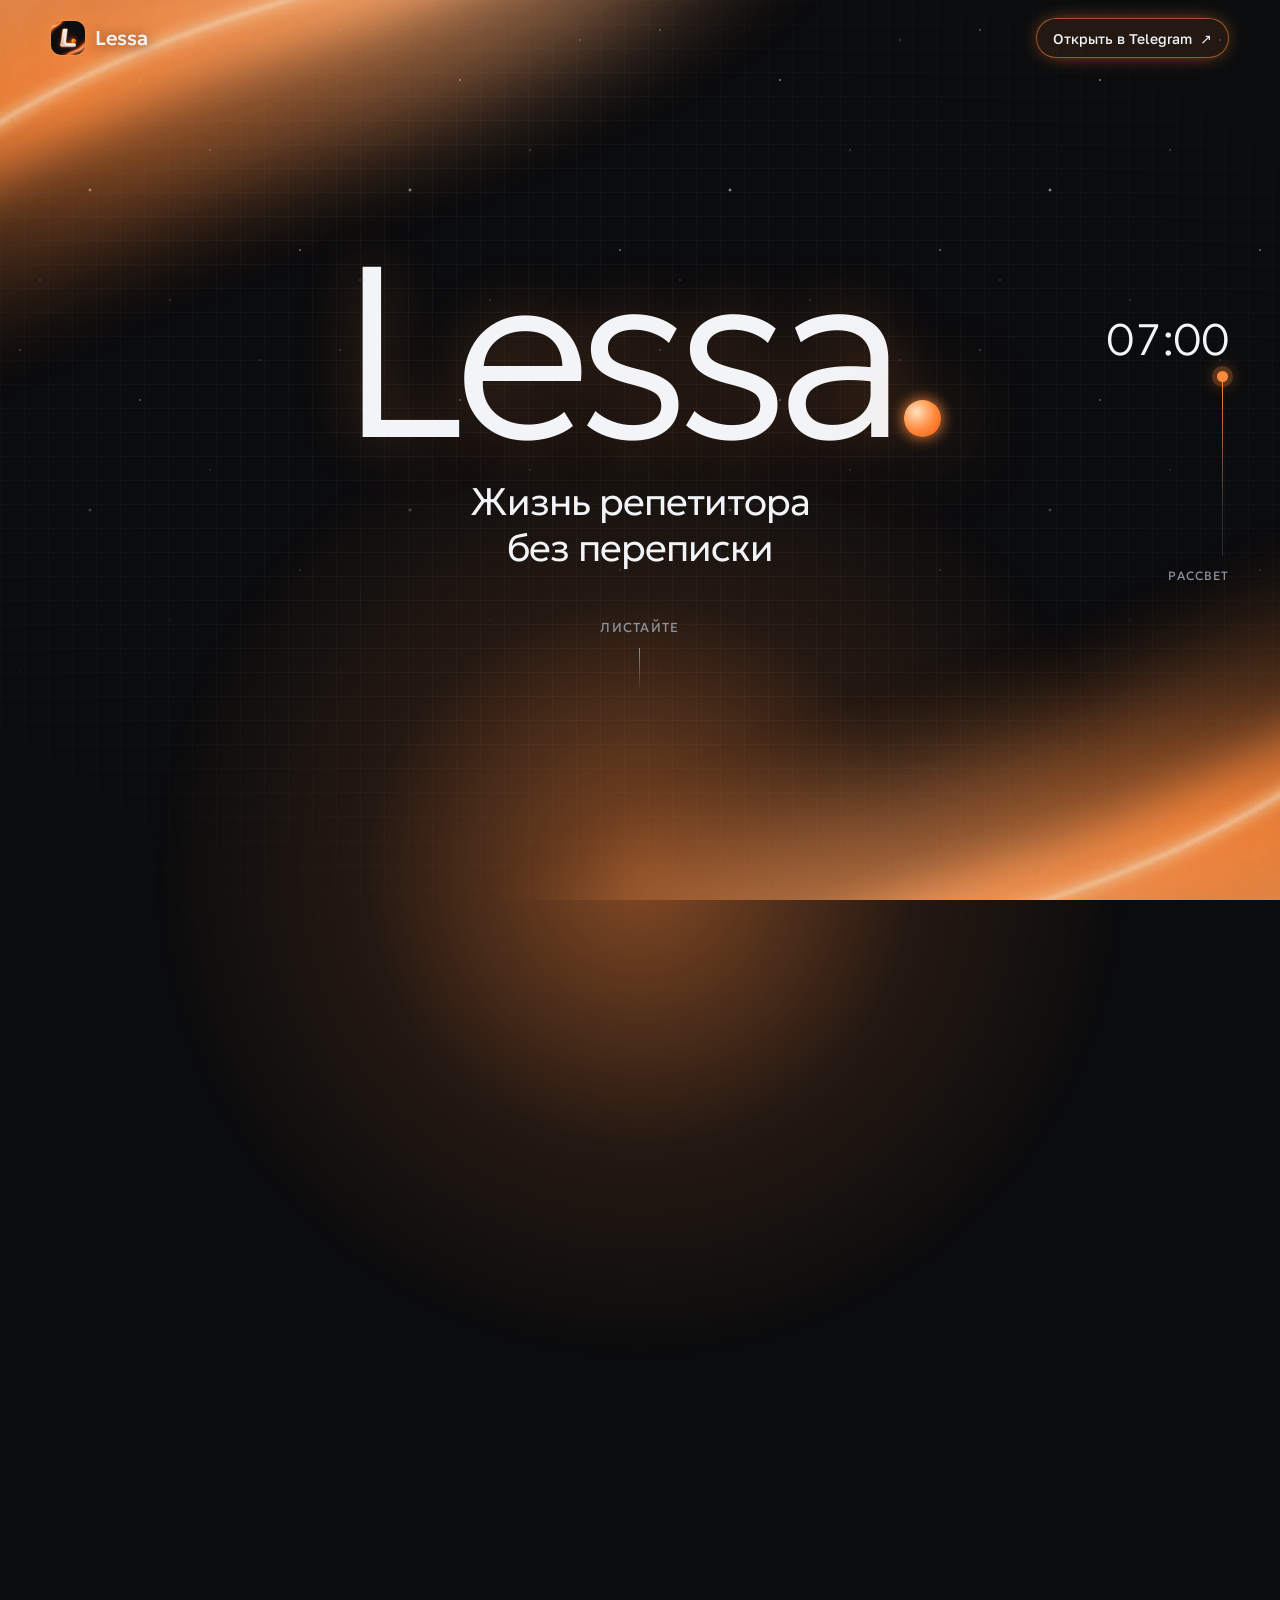
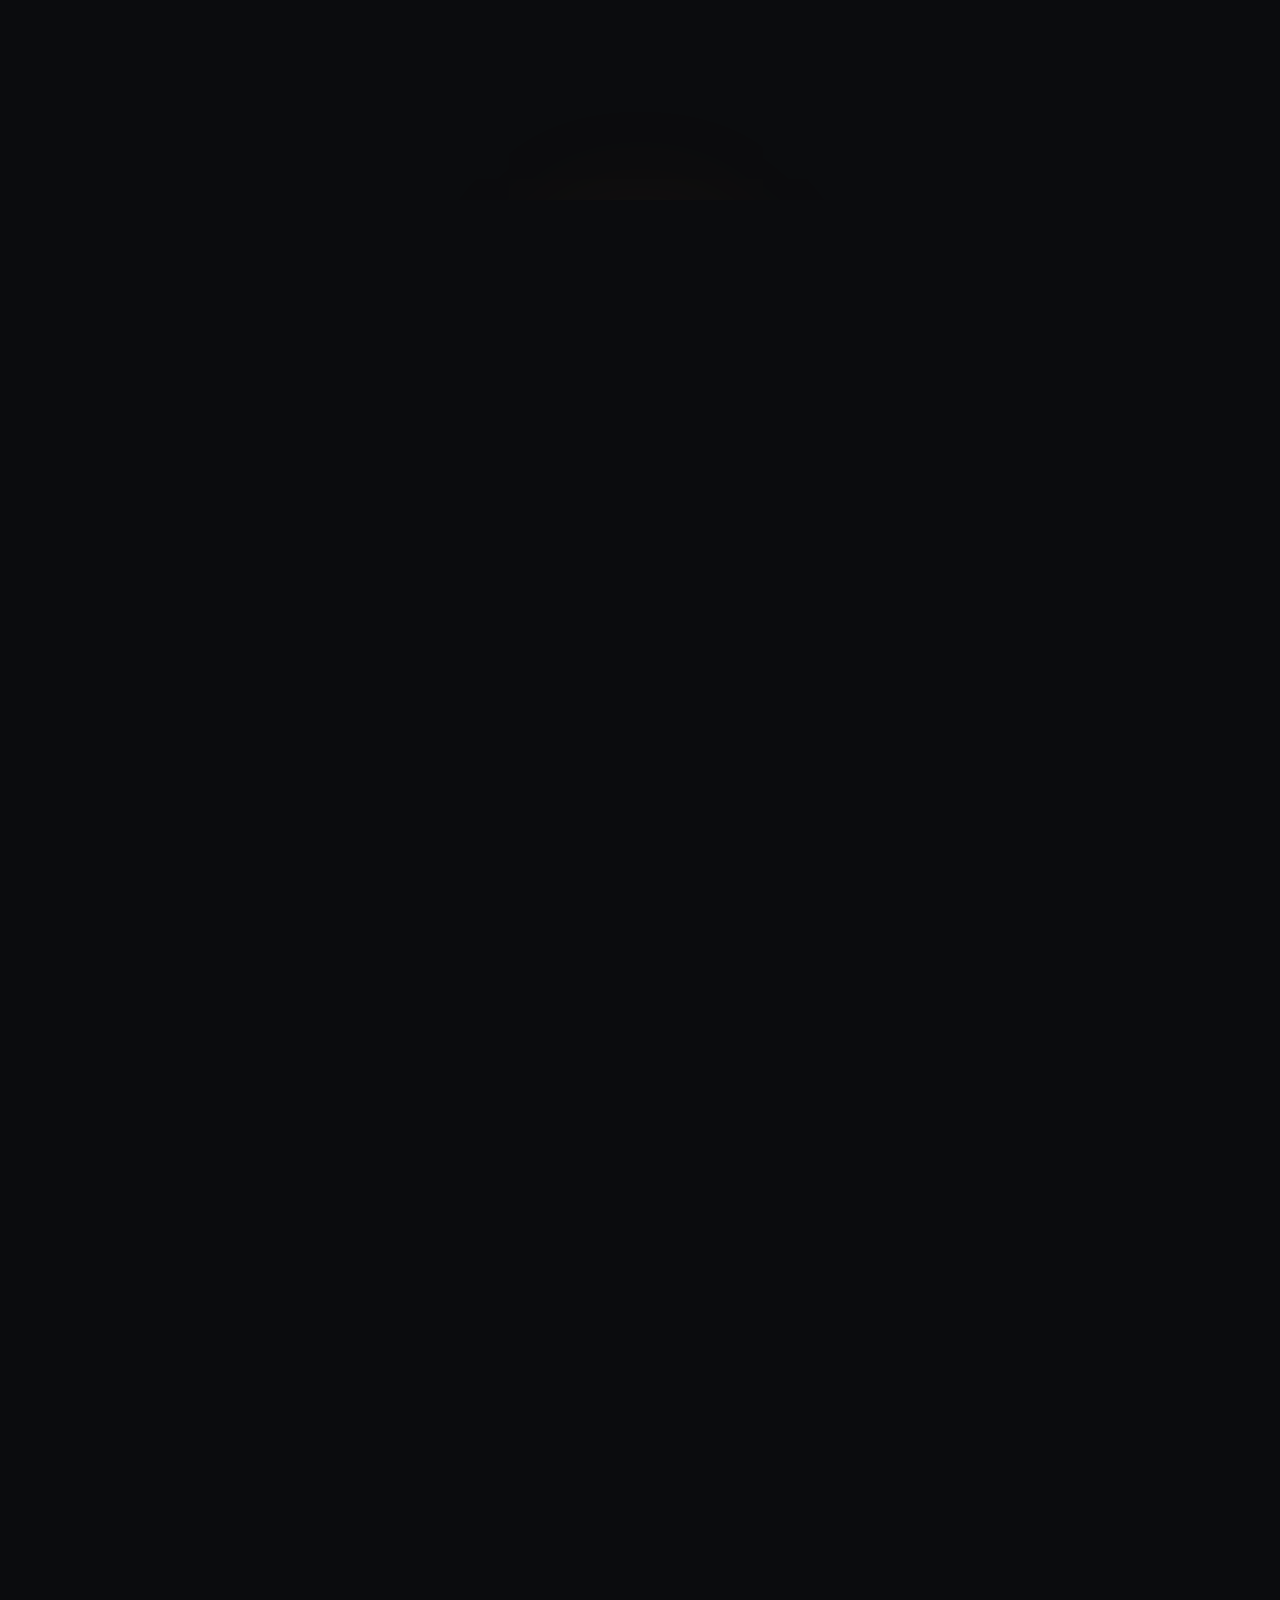
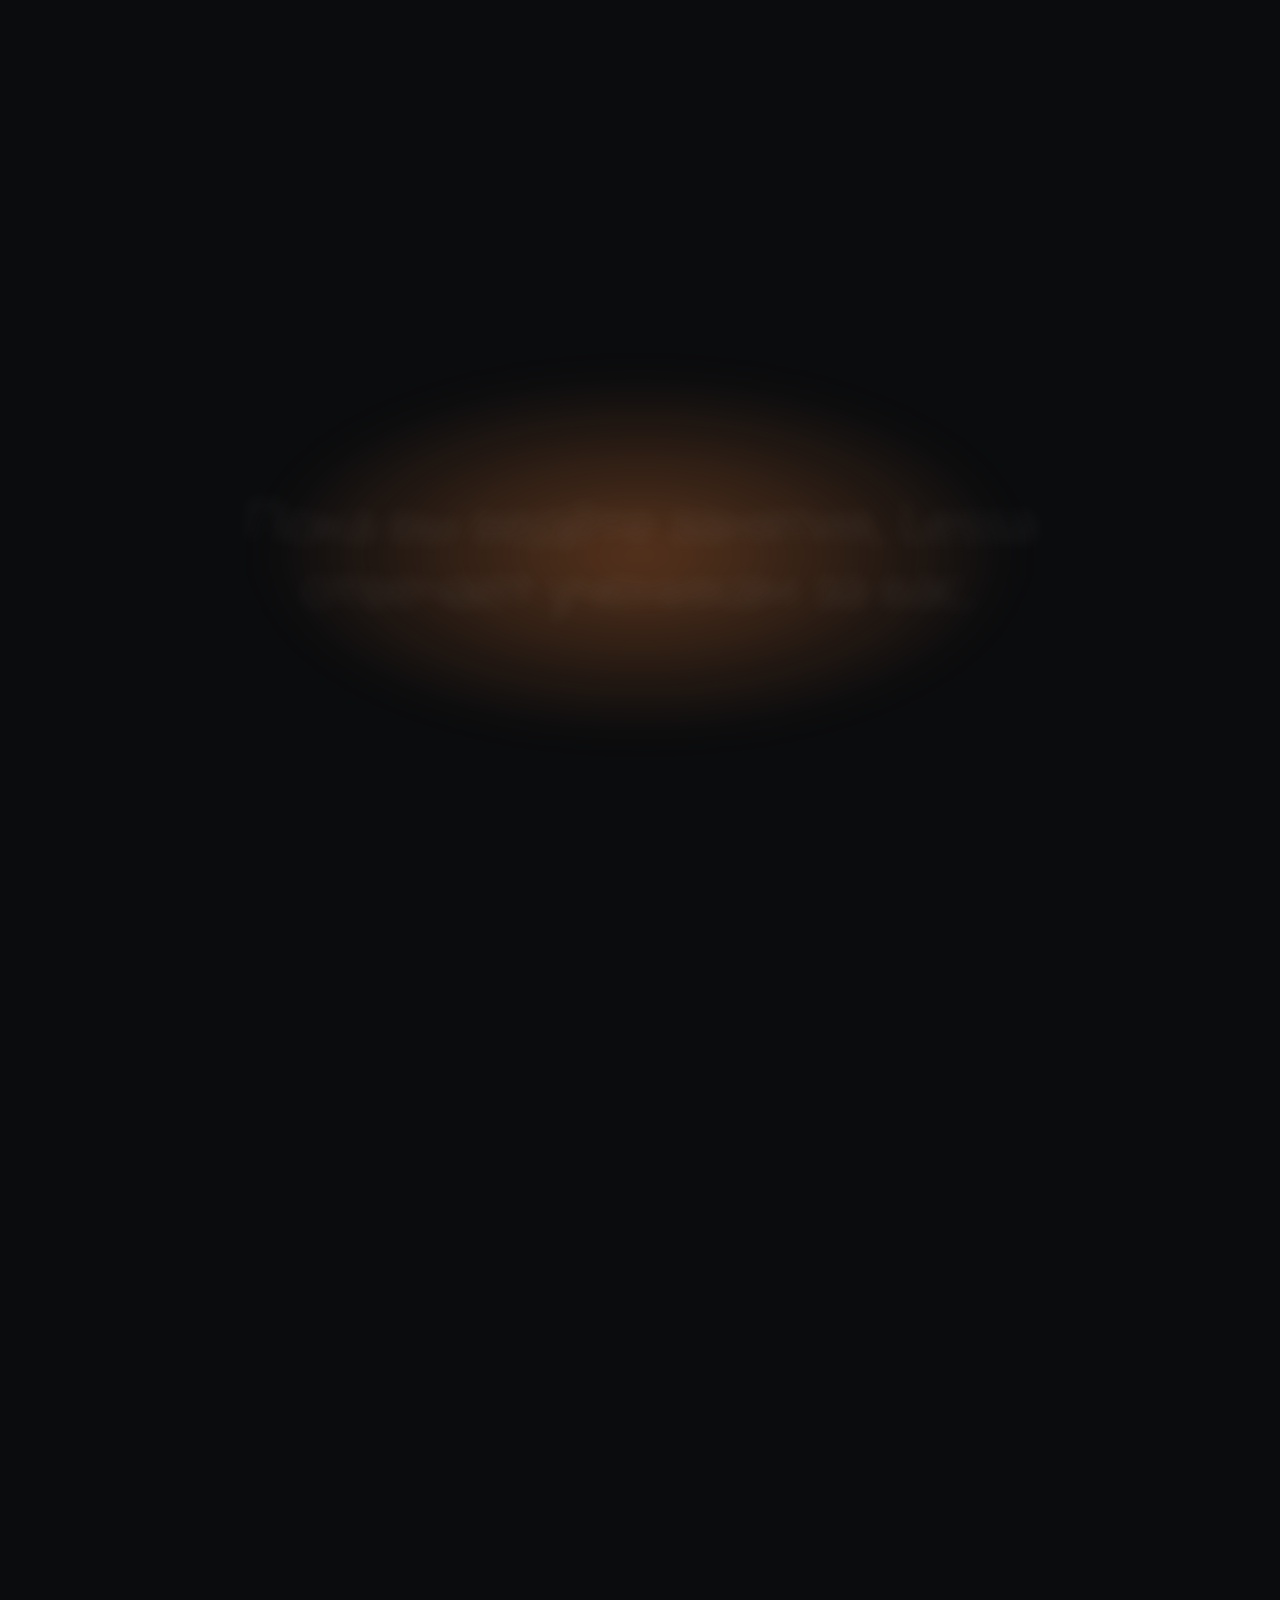
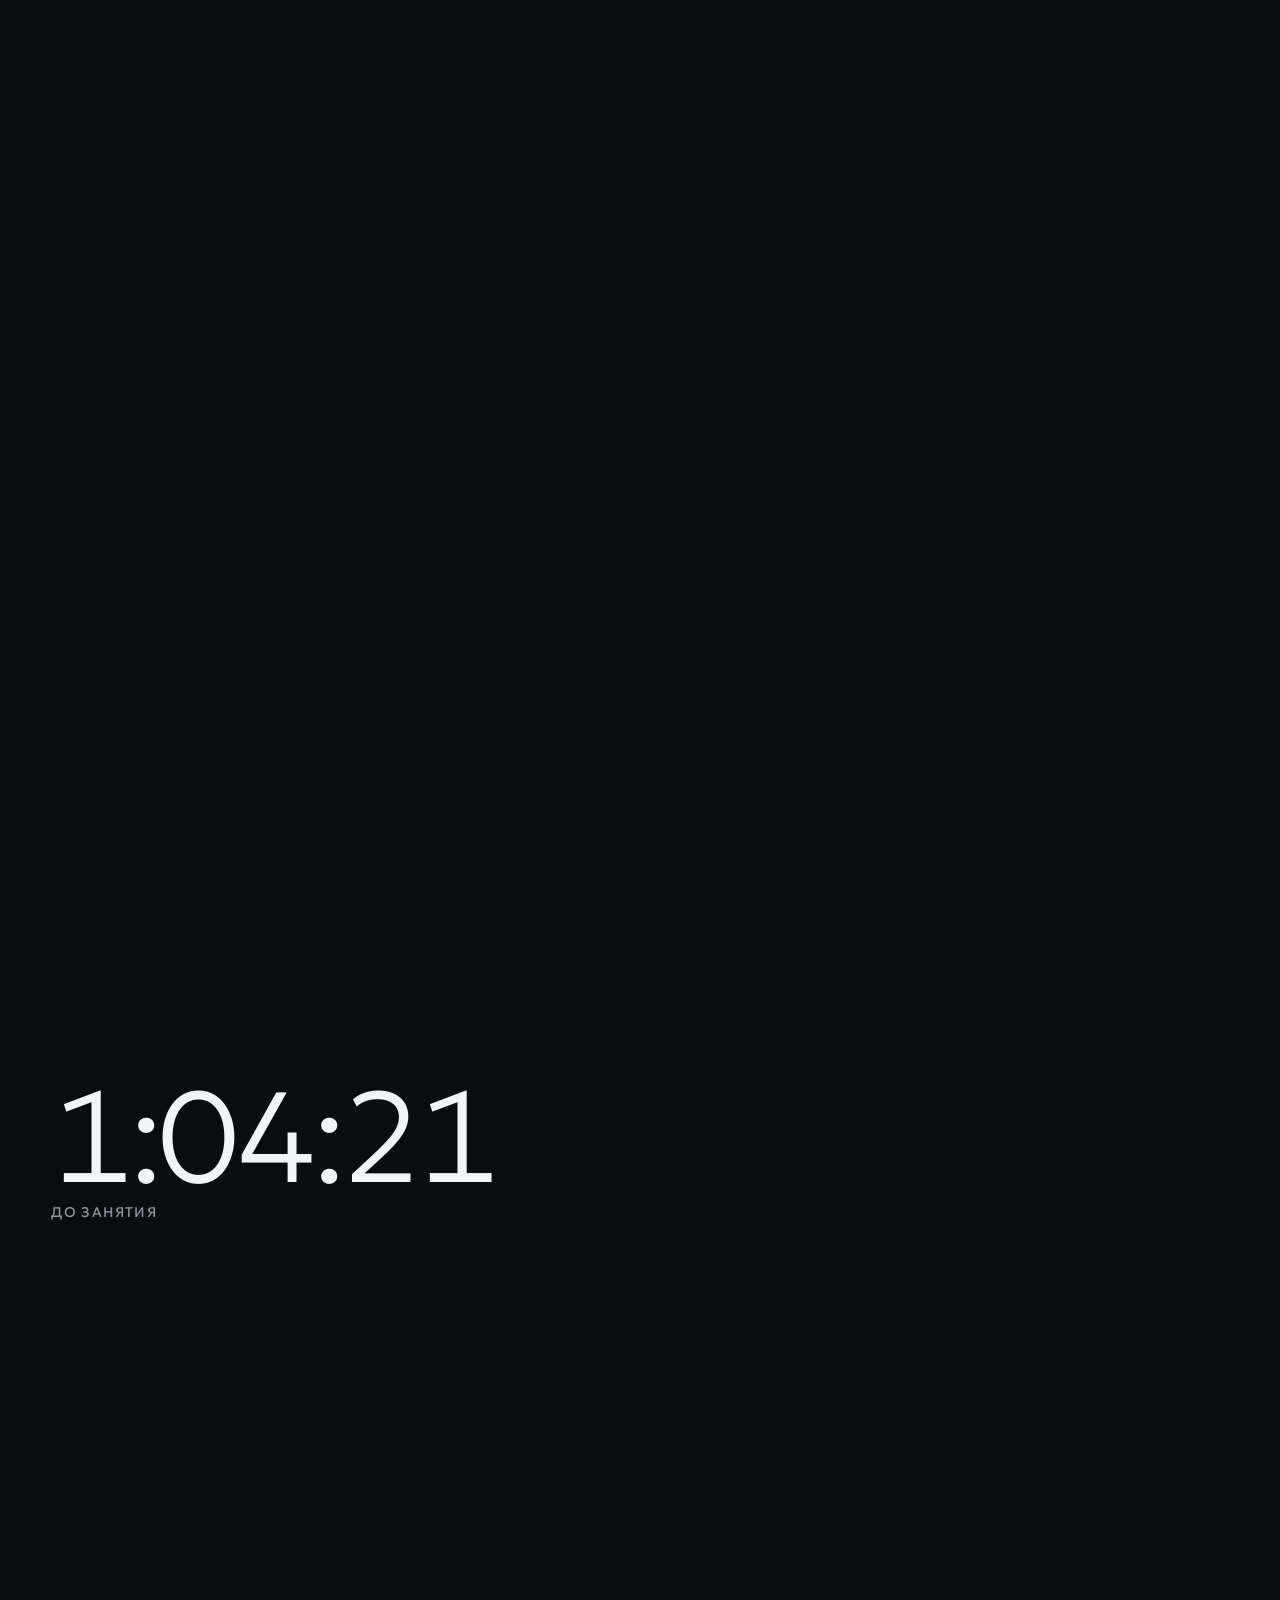
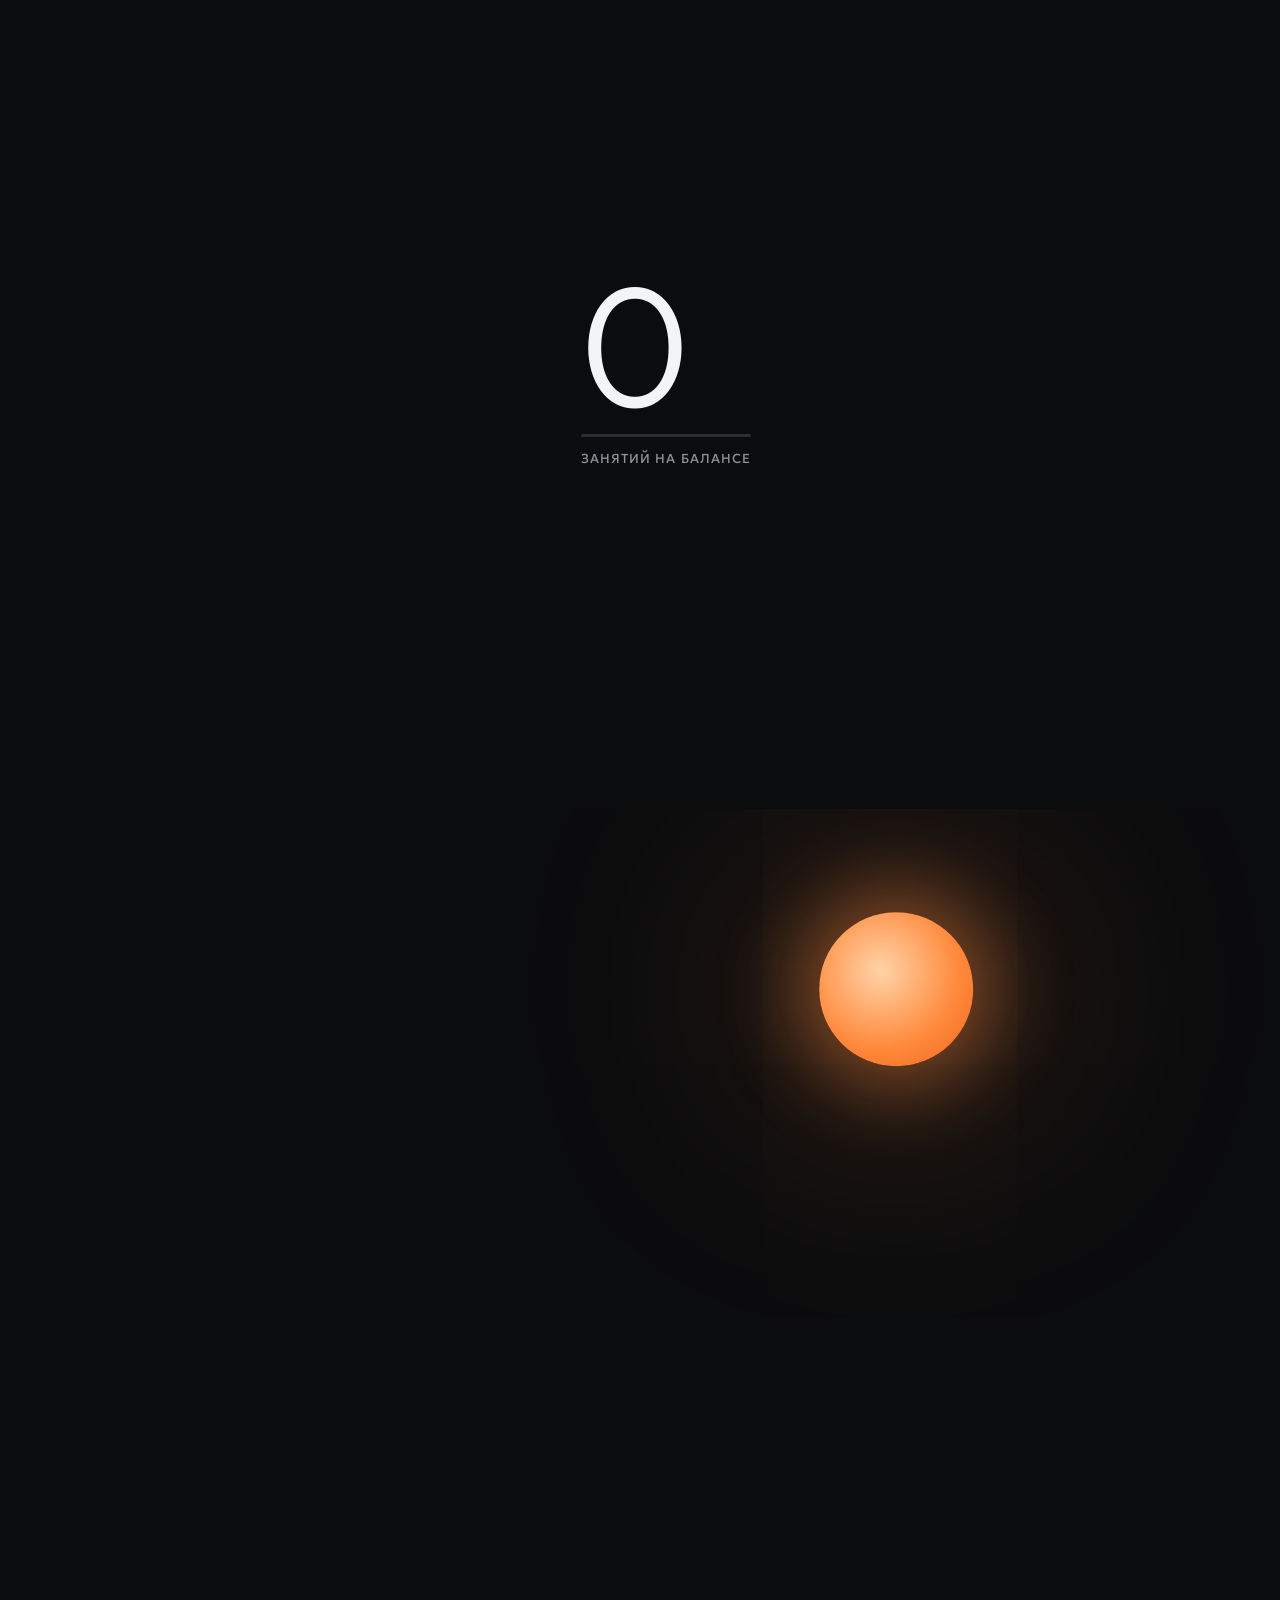
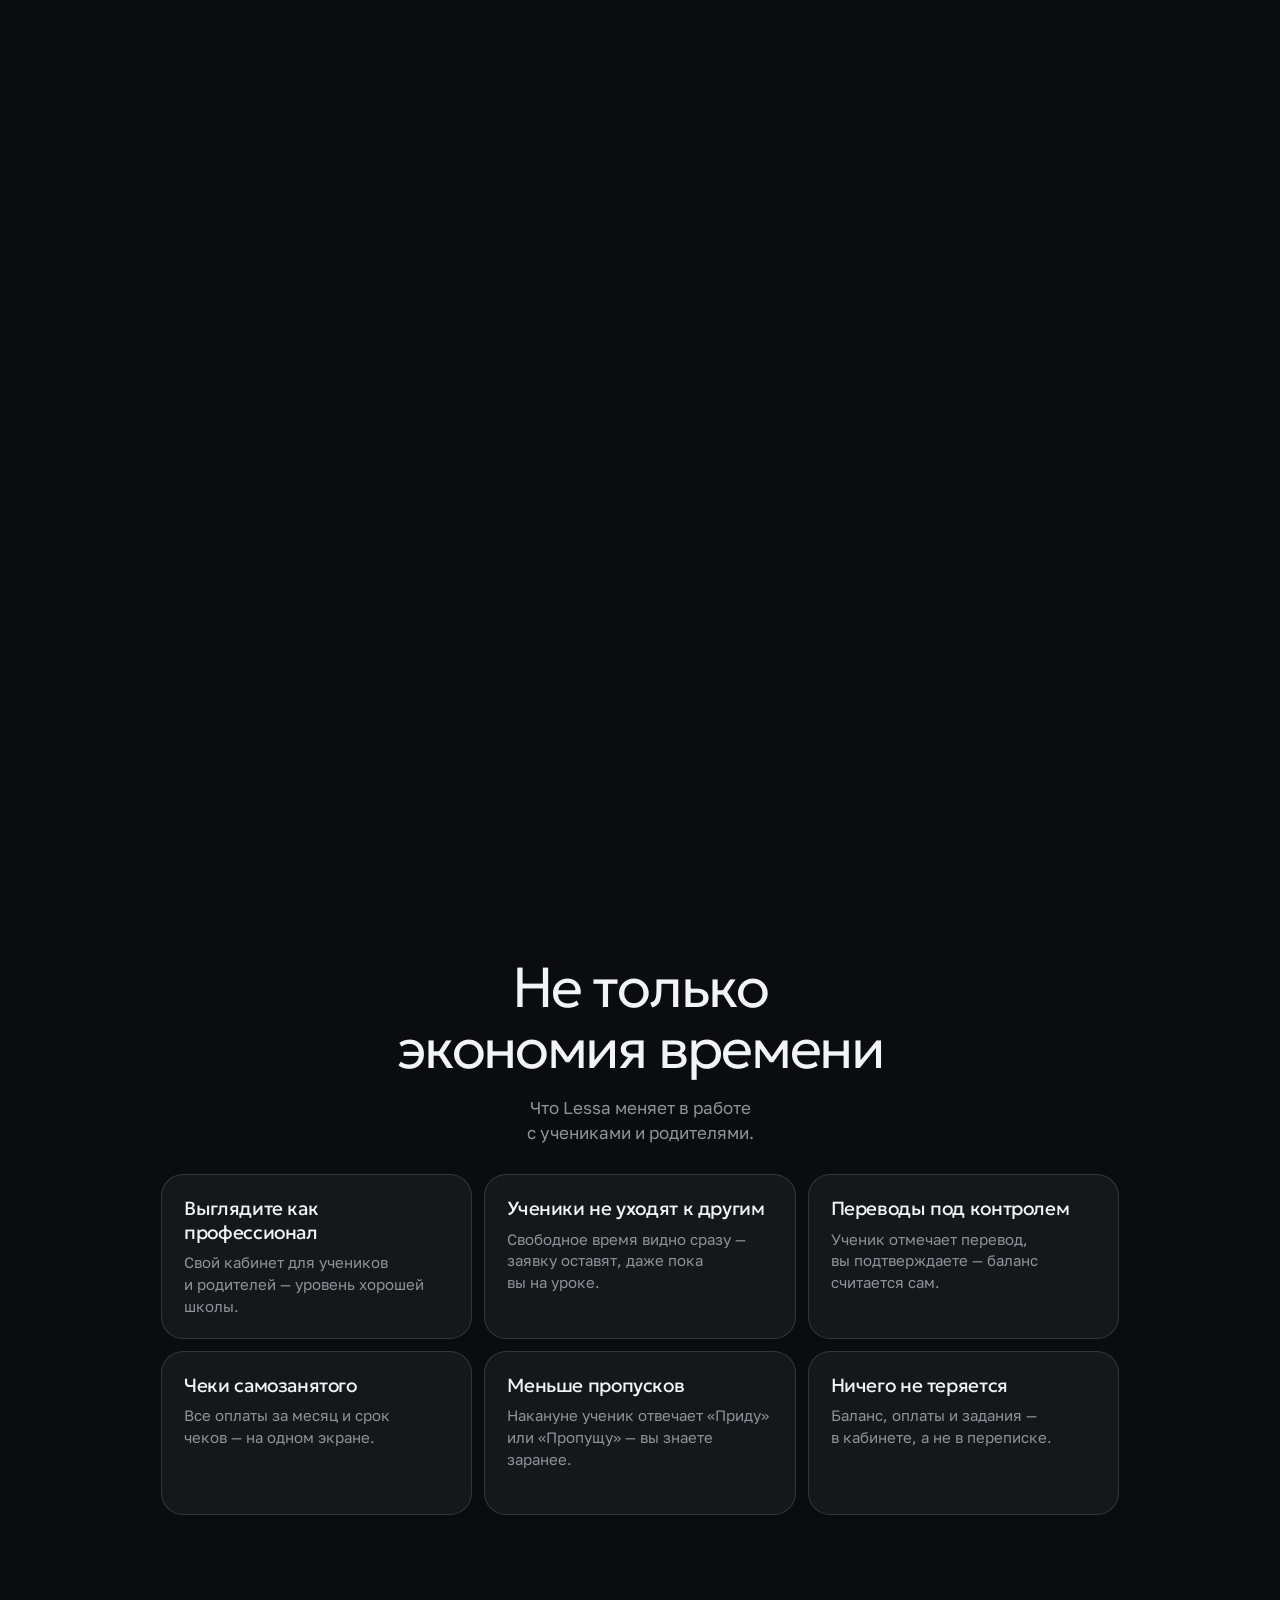
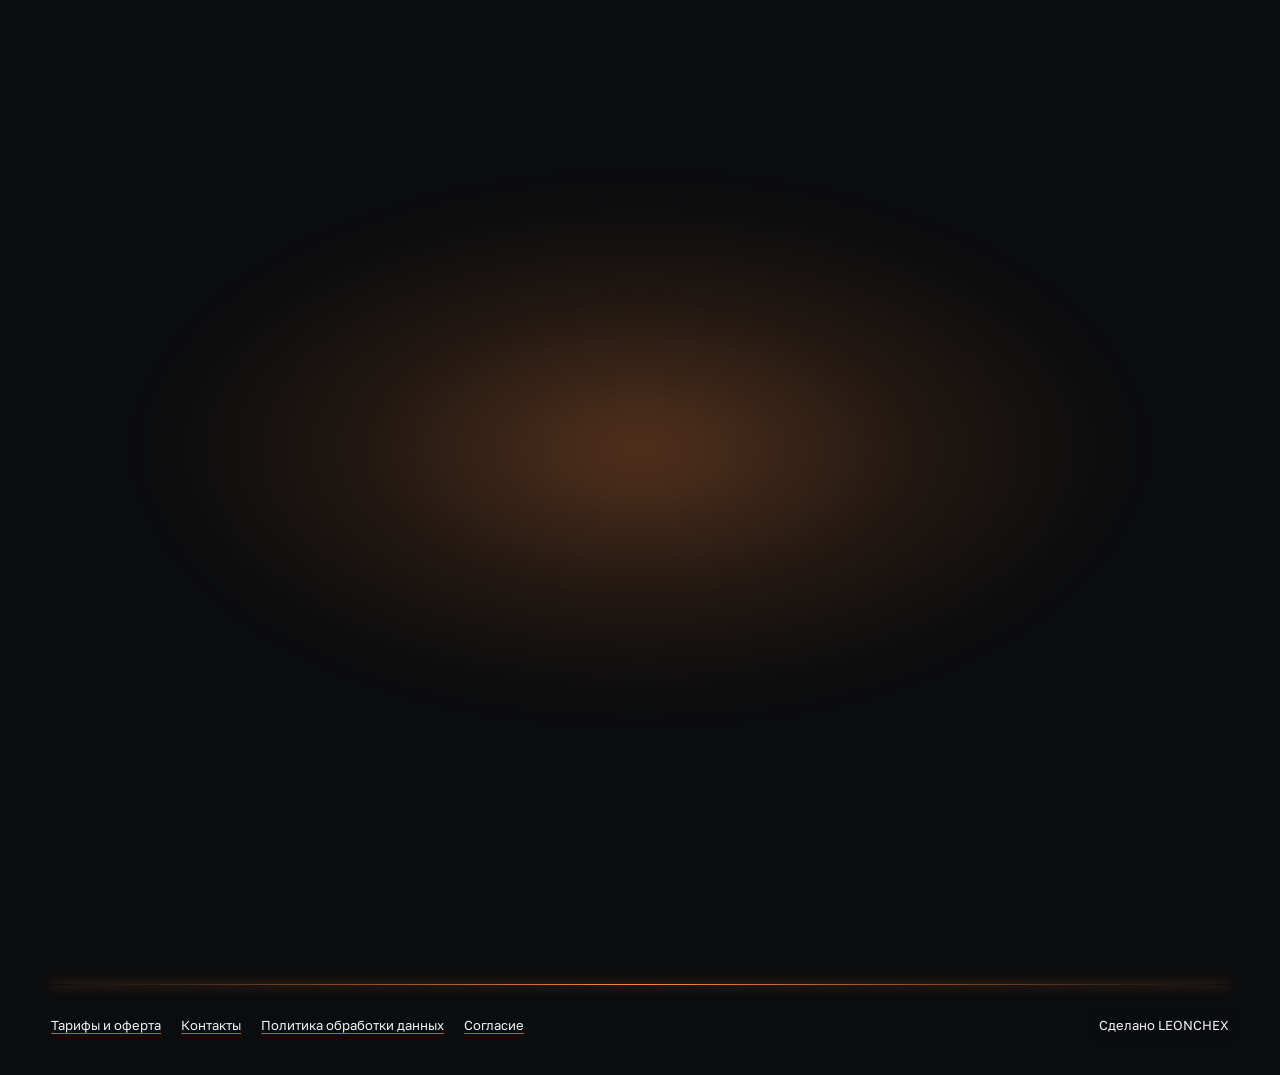
==== commit 83d94134: "Превью ссылки: картинка og.png 1200×630 и метки Open Graph для Telegram и соцсетей Co-Authored-By: C" ====
--- a/index.html
+++ b/index.html
@@ -10,6 +10,14 @@
 <meta property="og:locale" content="ru_RU">
 <meta property="og:title" content="Lessa — кабинет репетитора в Telegram">
 <meta property="og:description" content="Расписание, напоминания ученикам, учёт оплат и задания — в одном приложении в Telegram.">
+<meta property="og:site_name" content="Lessa">
+<meta property="og:url" content="https://getlessa.ru/">
+<meta property="og:image" content="https://getlessa.ru/og.png">
+<meta property="og:image:width" content="1200">
+<meta property="og:image:height" content="630">
+<meta property="og:image:alt" content="Lessa — жизнь репетитора без переписки">
+<meta name="twitter:card" content="summary_large_image">
+<meta name="twitter:image" content="https://getlessa.ru/og.png">
 <link rel="preload" href="fonts/geologica-latin.woff2" as="font" type="font/woff2" crossorigin>
 <link rel="preload" href="fonts/geologica-cyrillic.woff2" as="font" type="font/woff2" crossorigin>
 <link rel="preload" href="fonts/golos-text-latin.woff2" as="font" type="font/woff2" crossorigin>
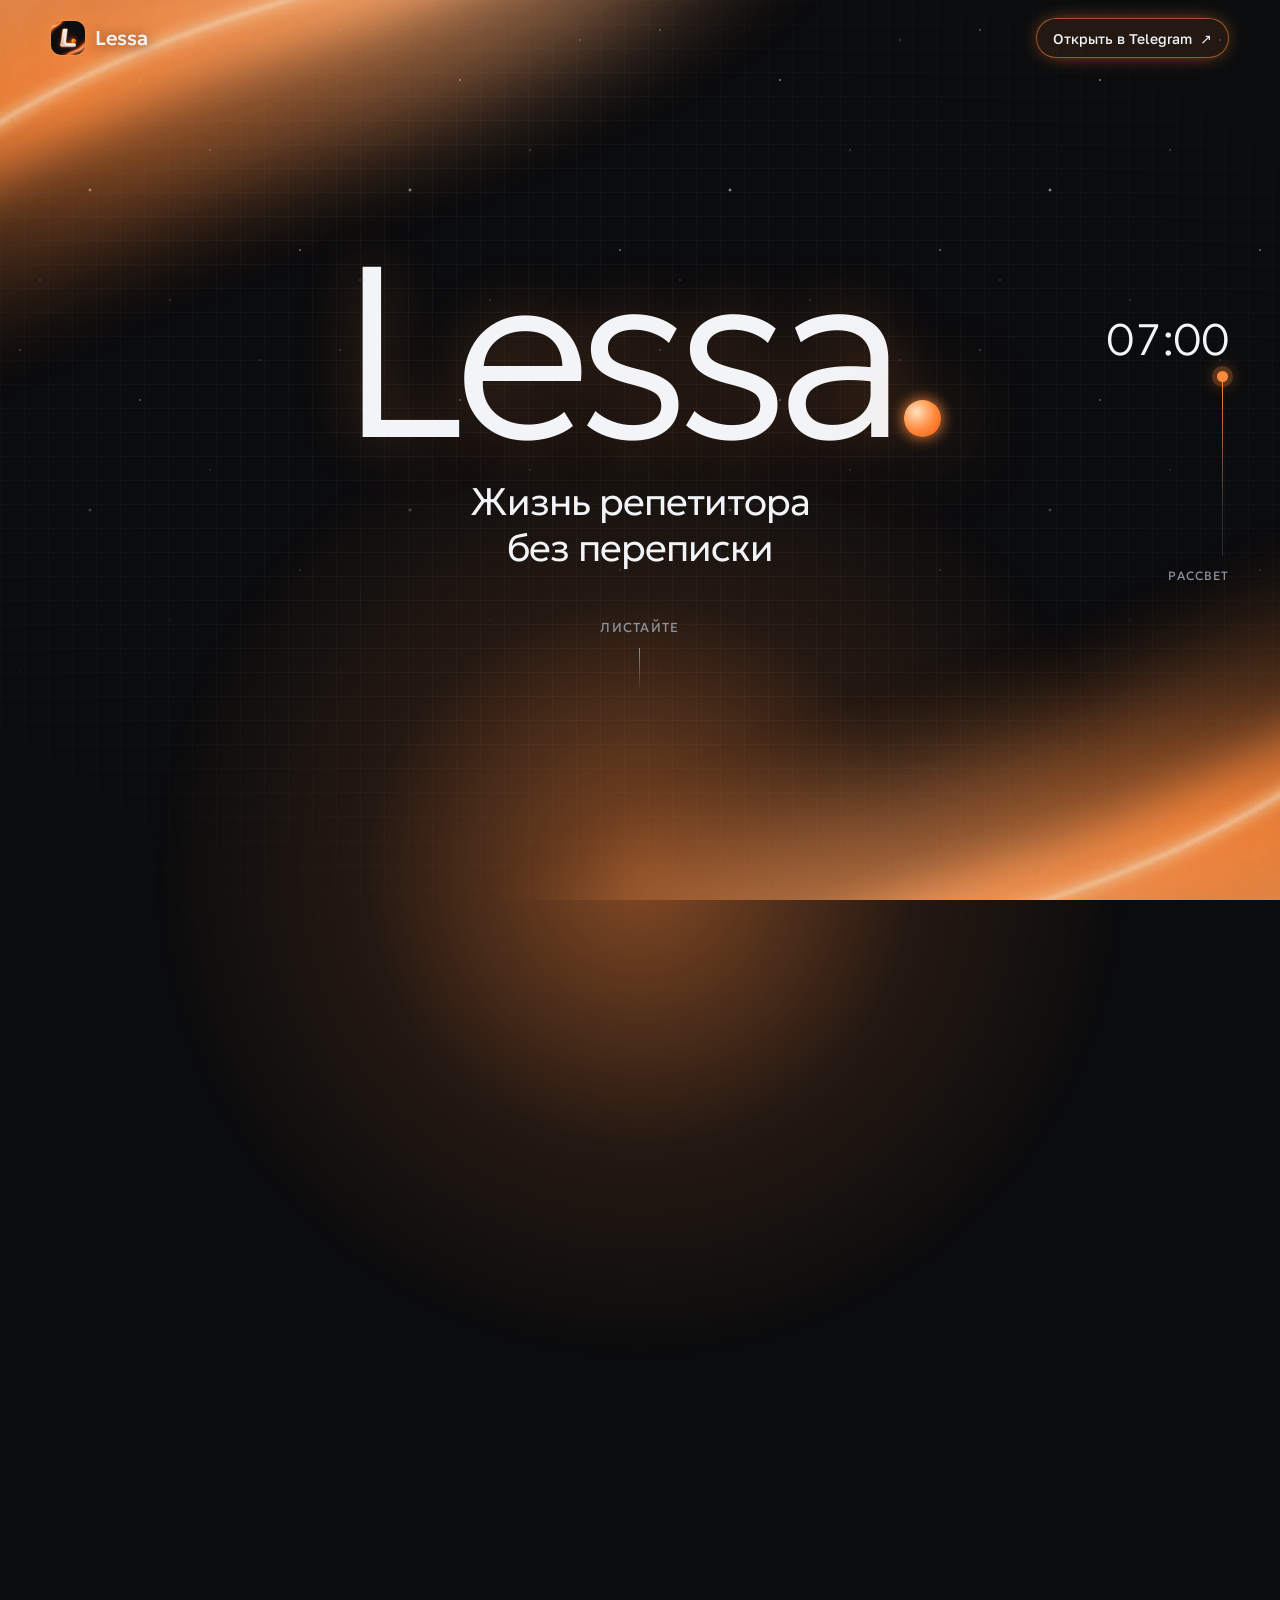
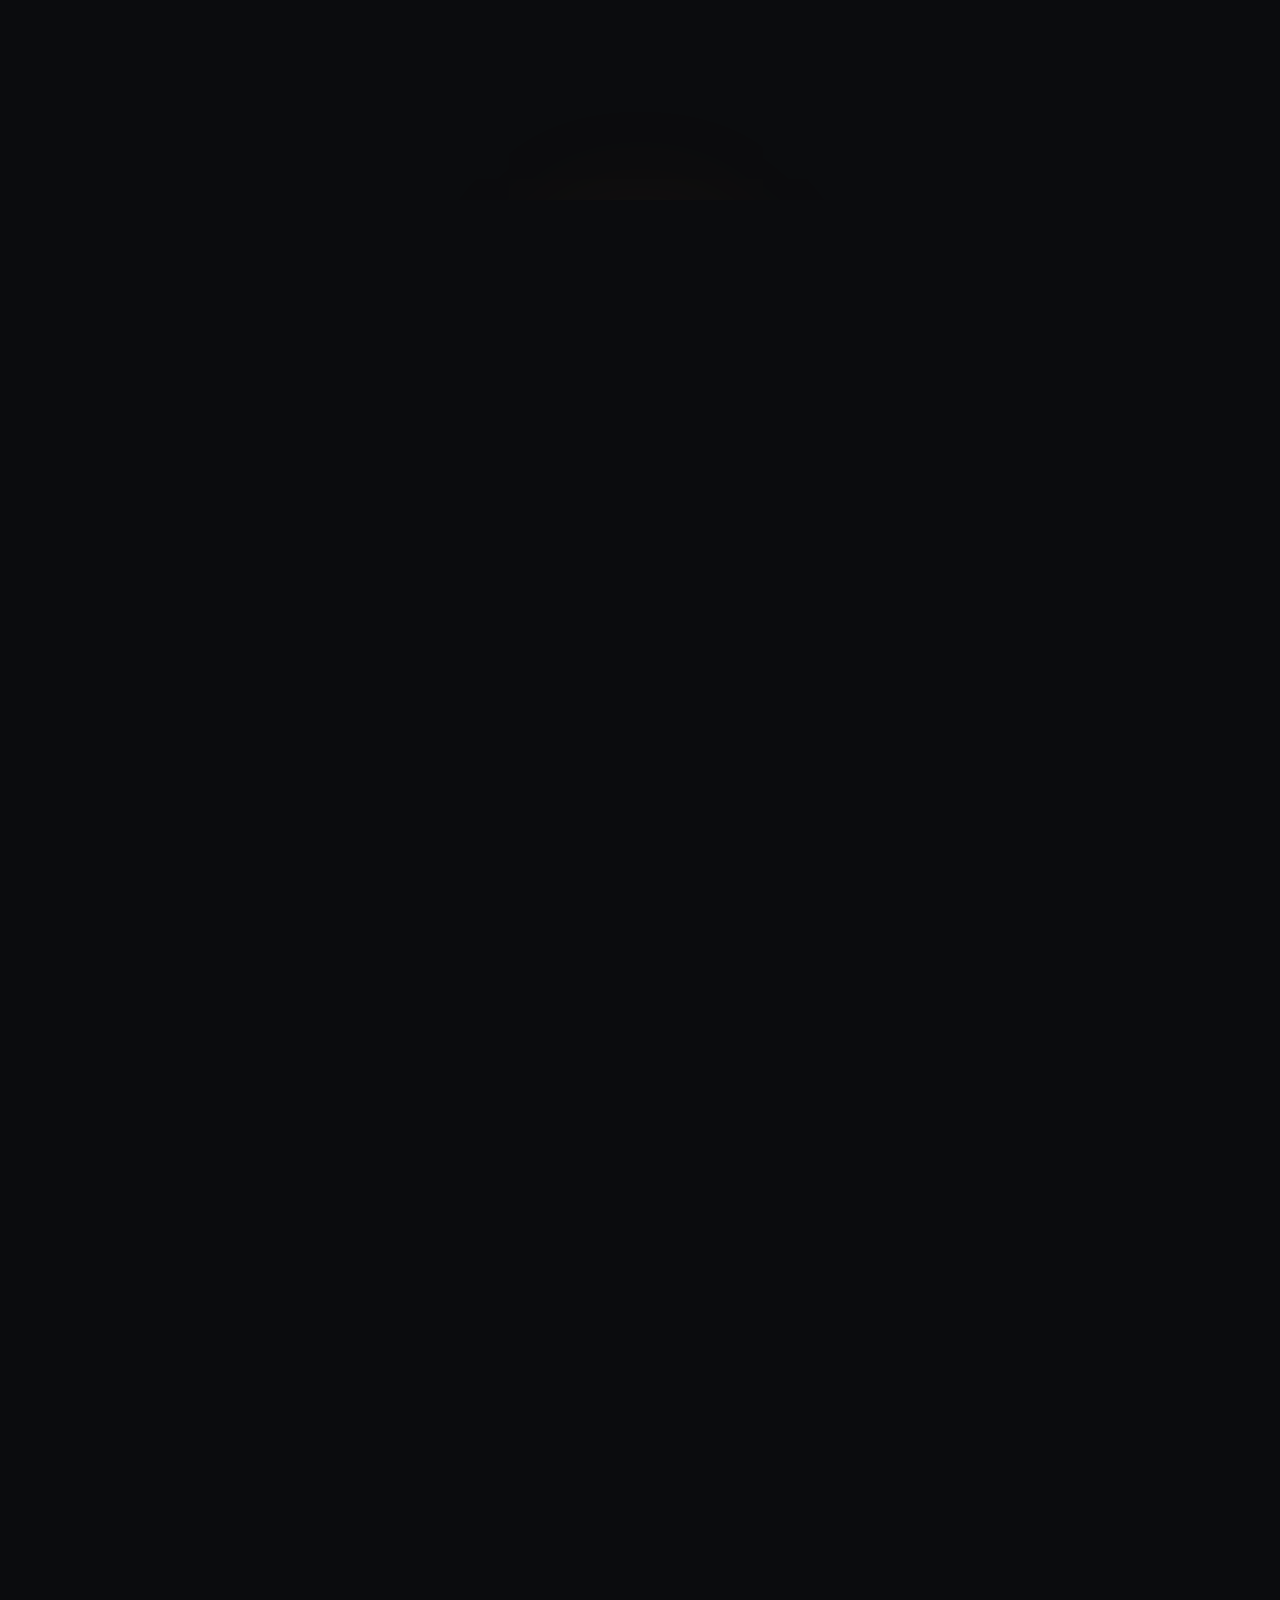
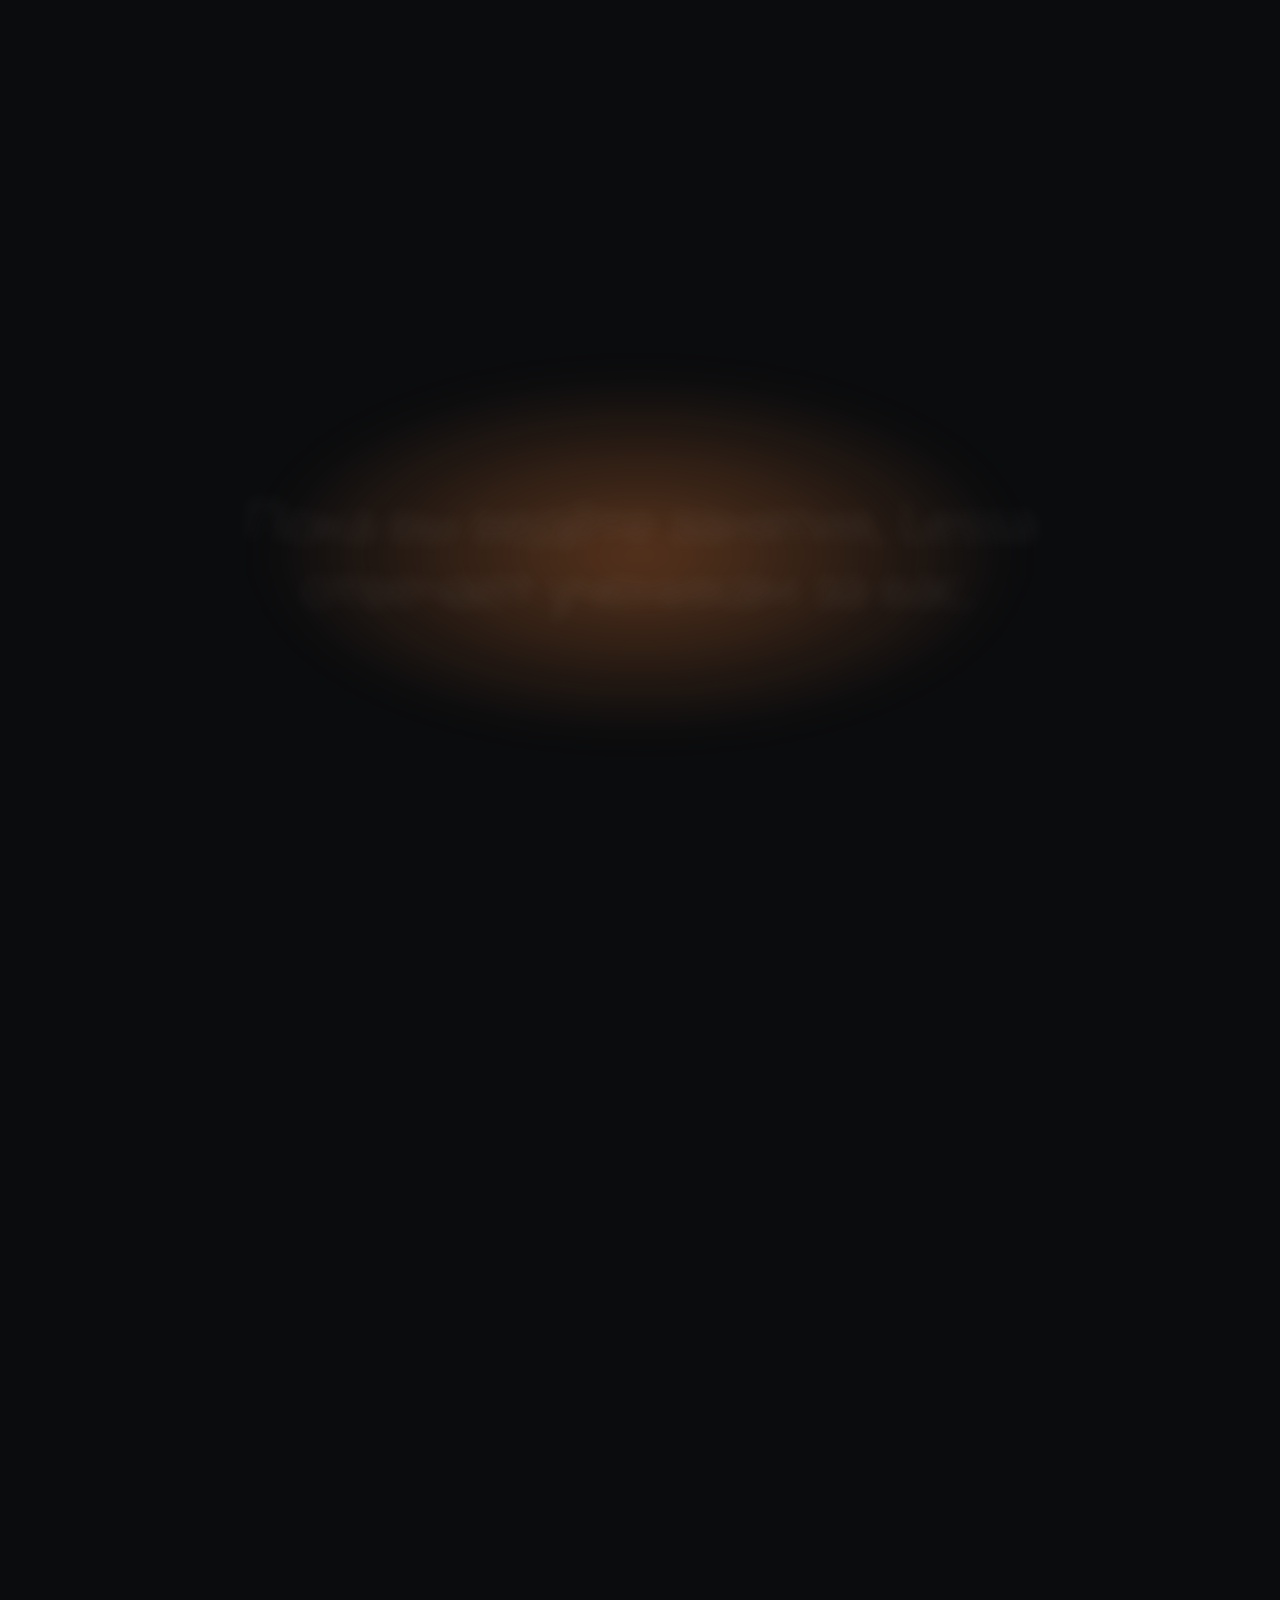
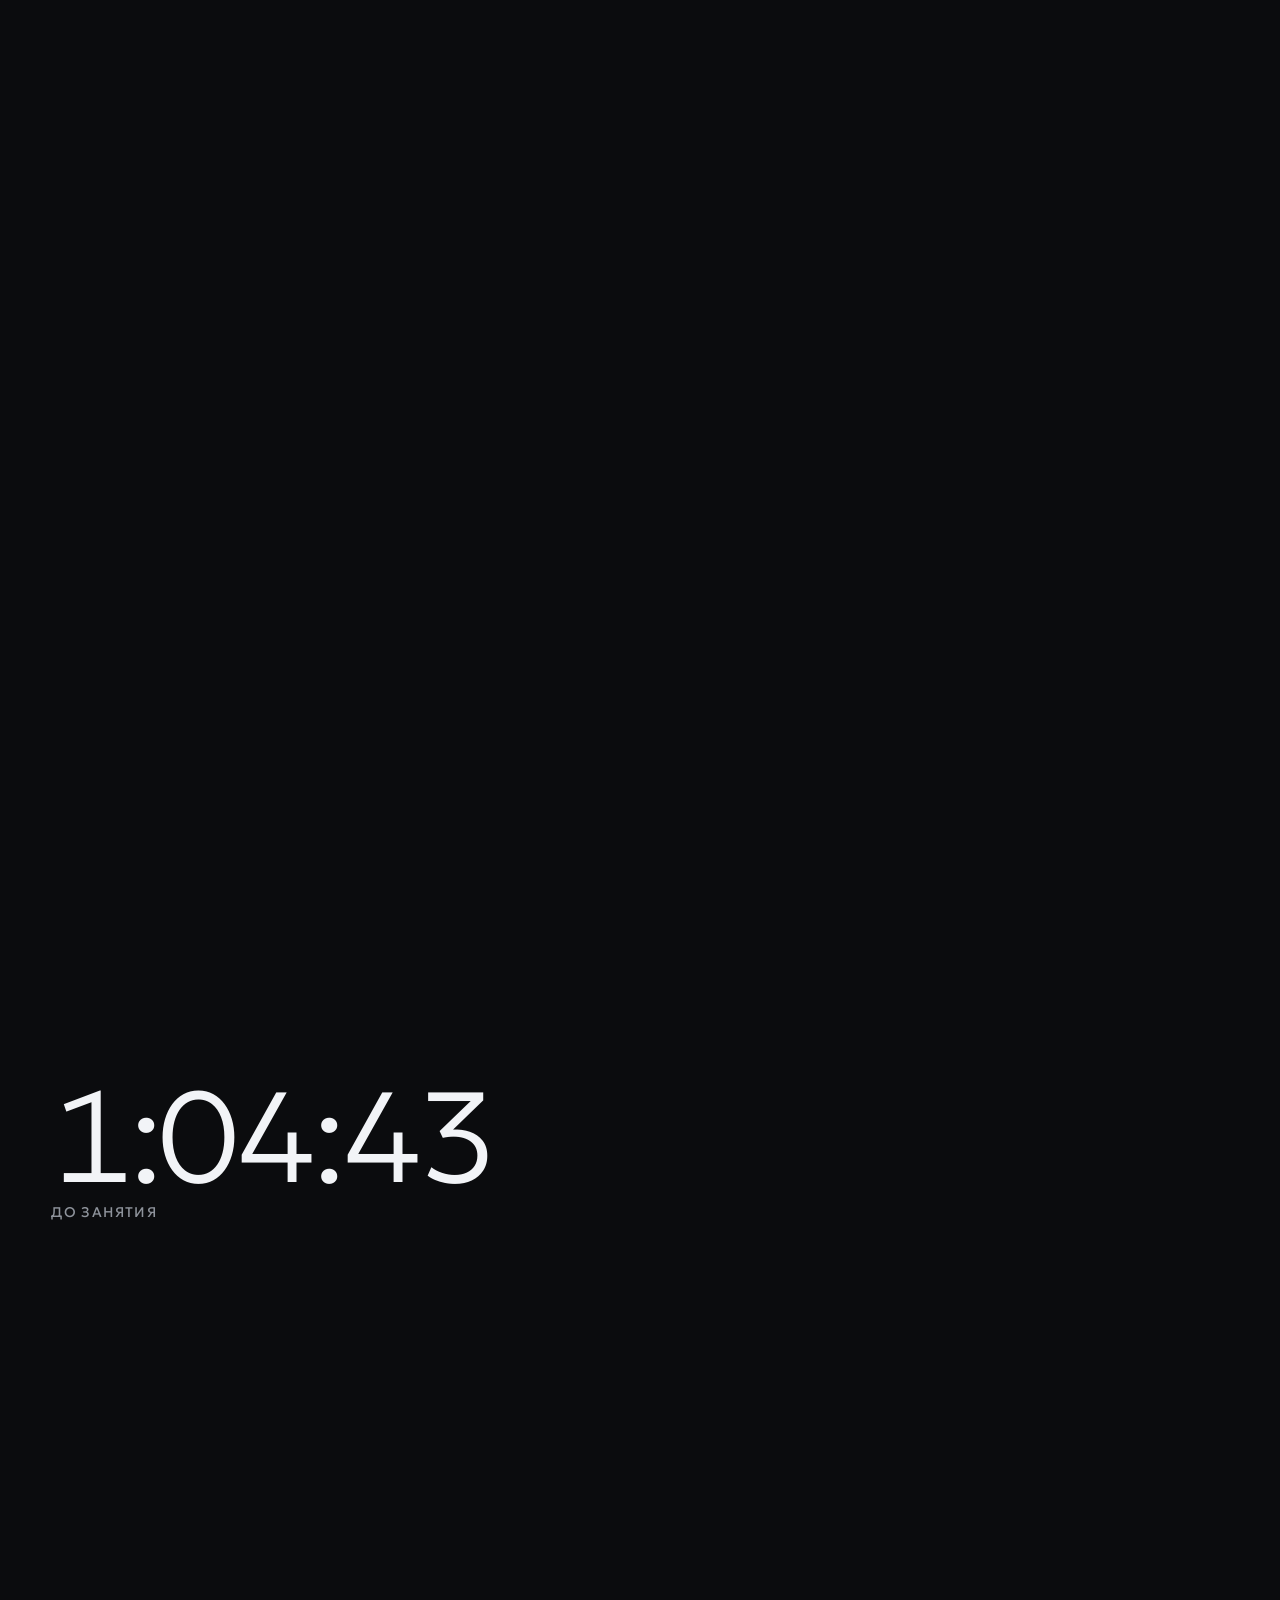
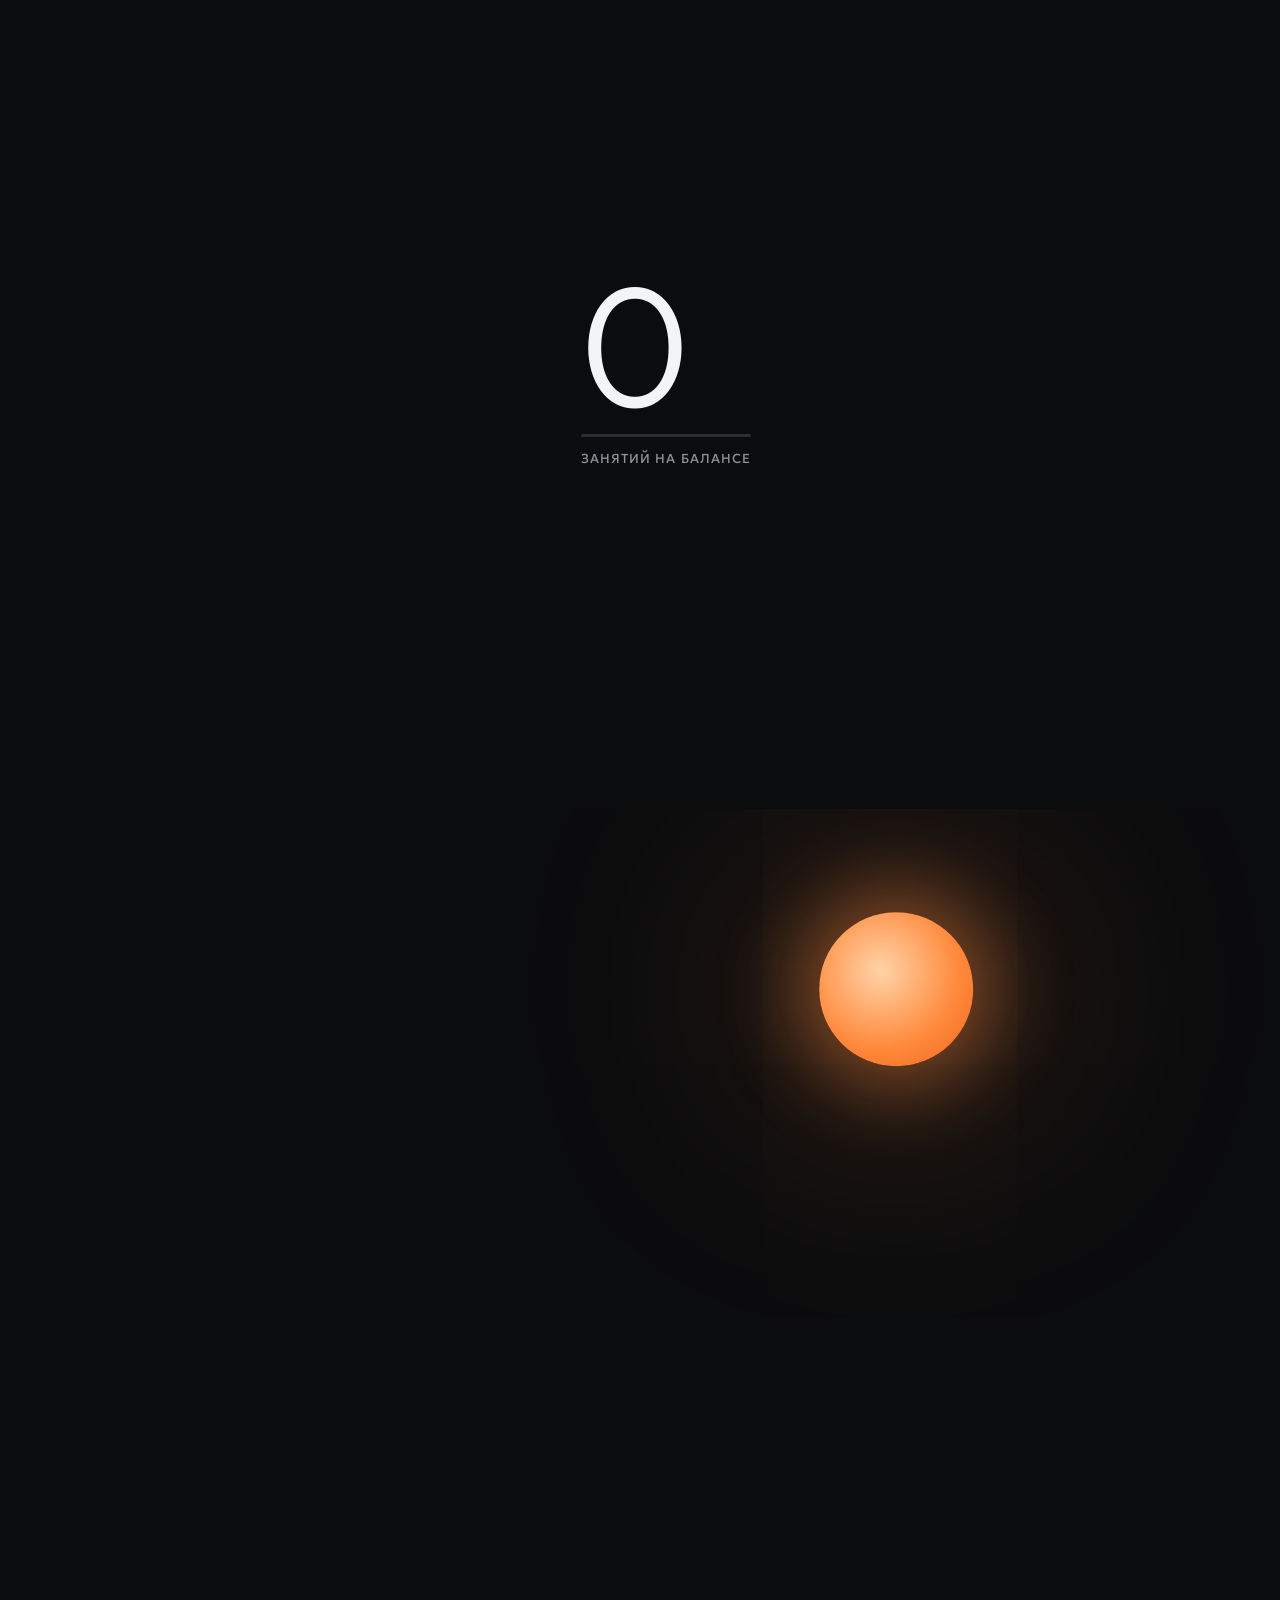
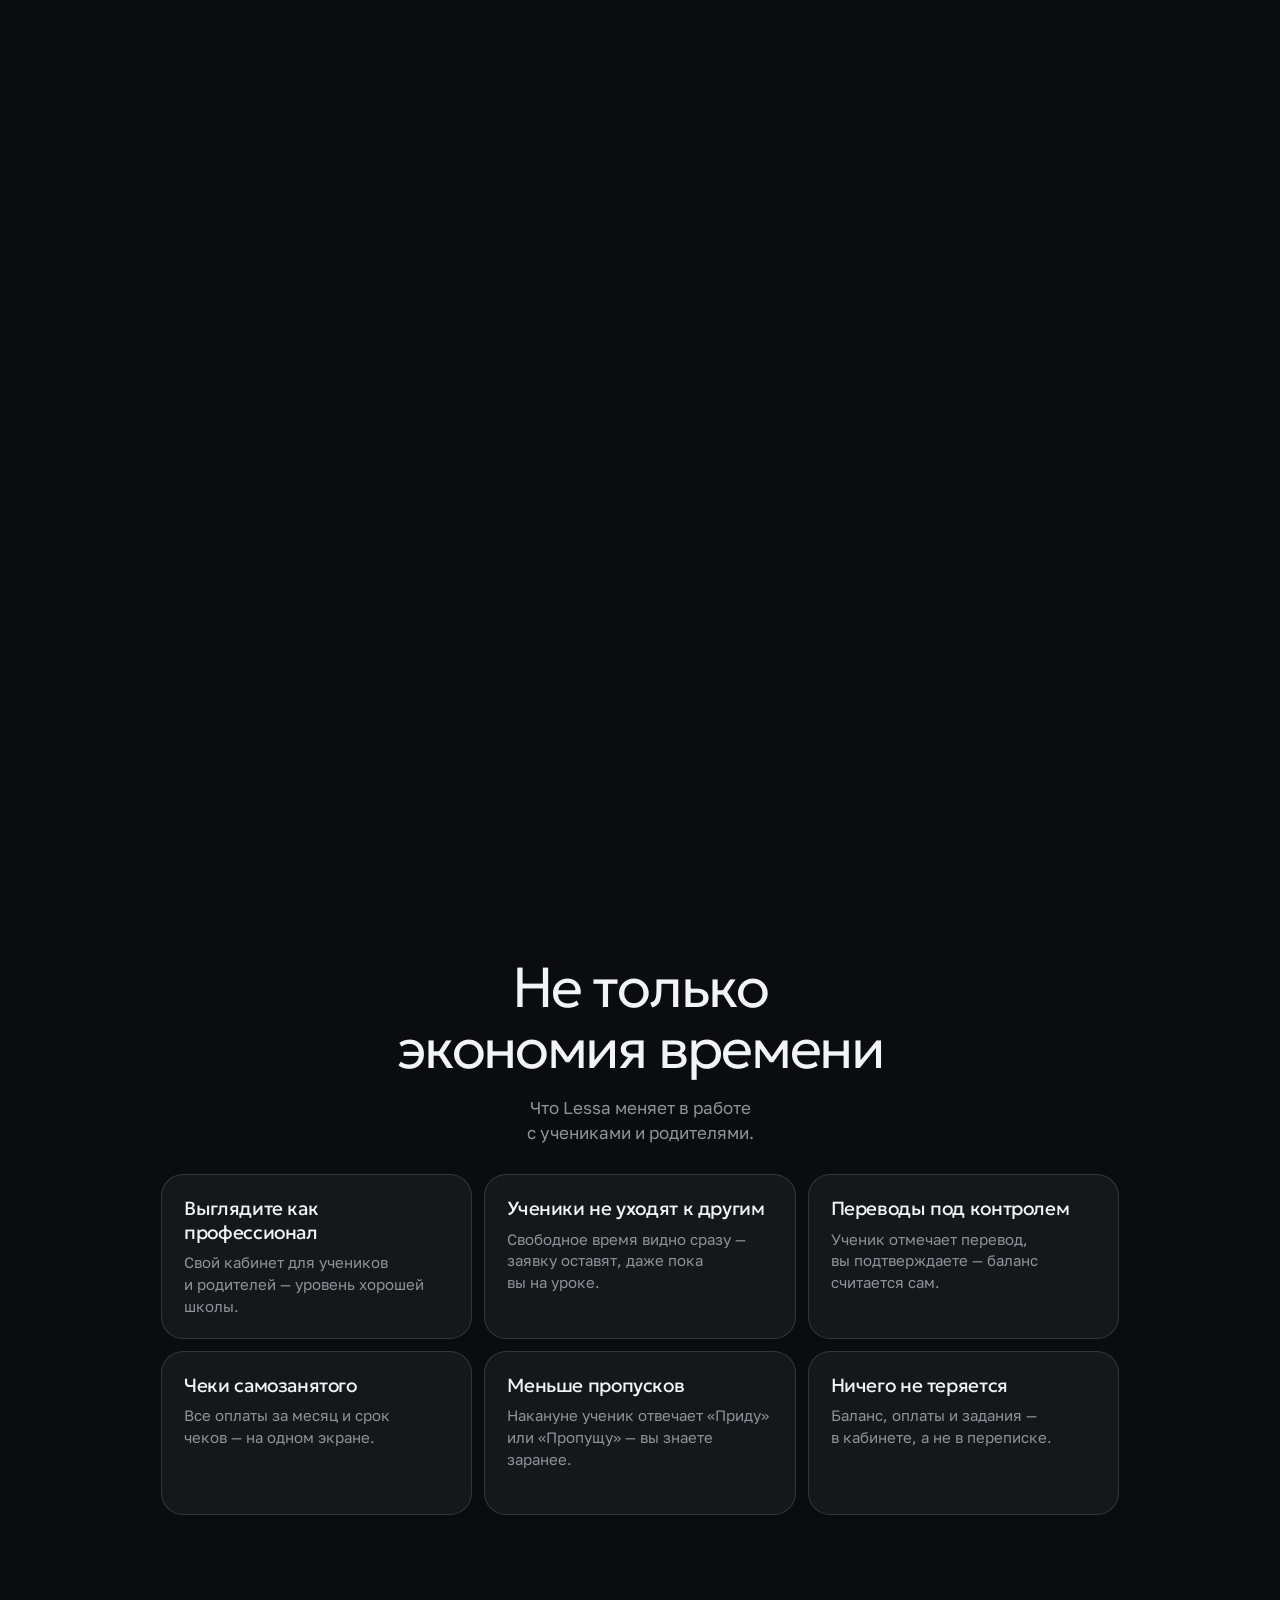
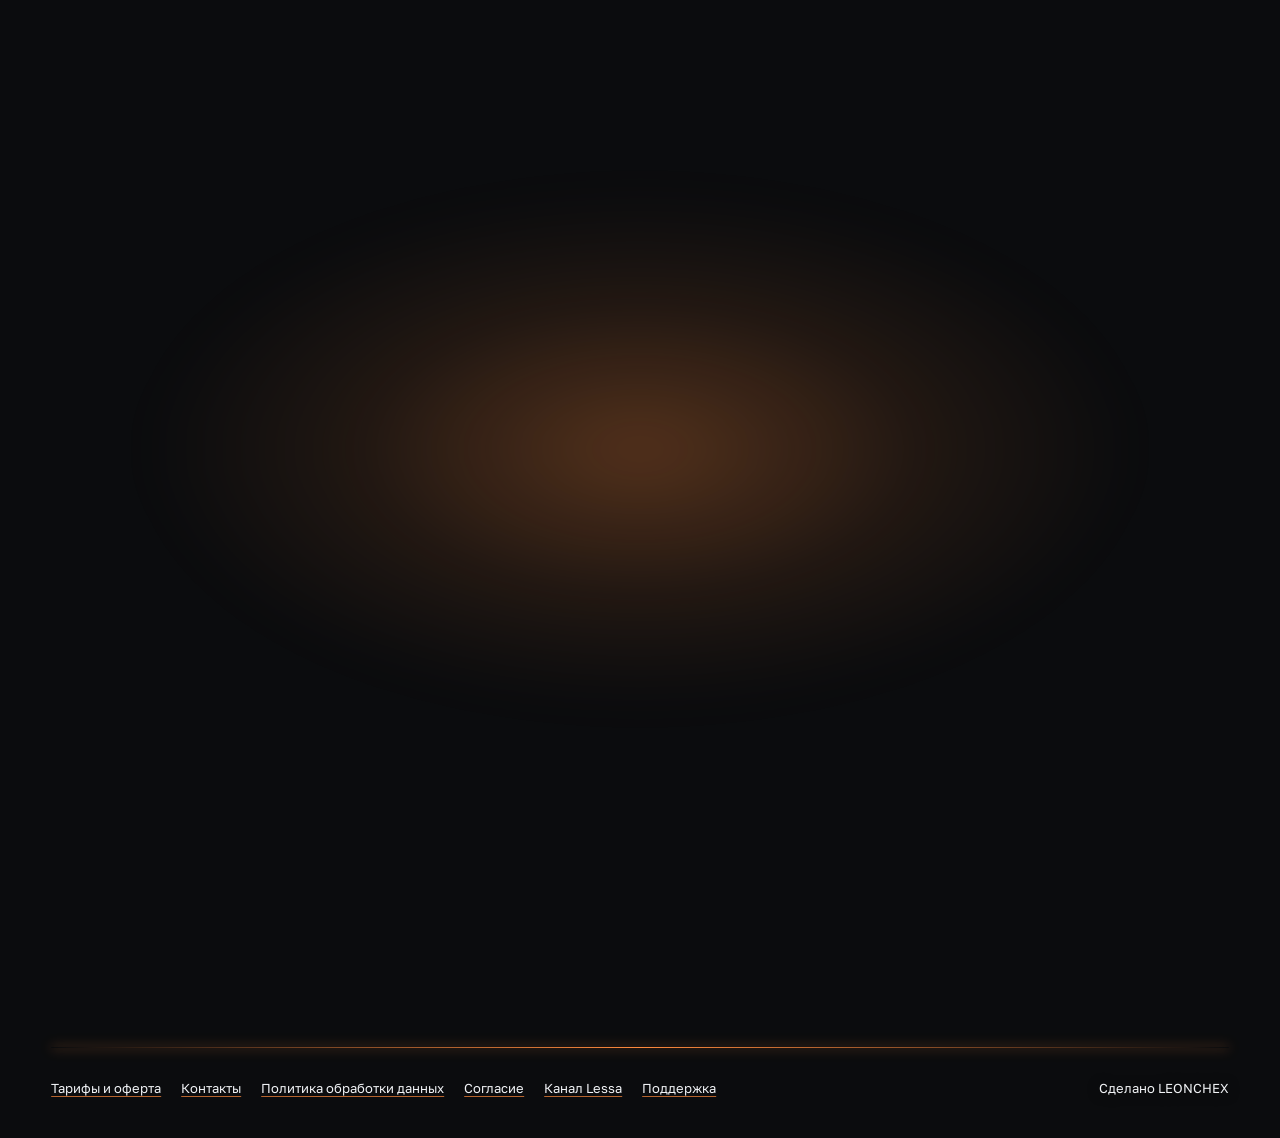
==== commit b298e706: "Канал и поддержка Lessa в Telegram, настоящие отзывы с сервера приложения, оферта и политика от 9 ок" ====
--- a/index.html
+++ b/index.html
@@ -852,6 +852,9 @@
 .reviews li { display: flex; flex-direction: column; gap: 12px; padding: 22px 20px; border-radius: 22px; border: 1px solid var(--line); background: color-mix(in oklab, var(--bubble) 70%, transparent); }
 .reviews q { font: 300 17px/1.45 var(--font-display); quotes: "«" "»"; }
 .reviews cite { font-style: normal; font-size: 14px; color: var(--muted); }
+.reviews .review-stars { color: var(--sun); letter-spacing: 2px; font-size: 14px; }
+.tg-links { margin: 14px 0 0; font-size: 14px; color: var(--muted); }
+.tg-links a { color: var(--fg); text-decoration: underline; text-decoration-color: color-mix(in oklab, var(--sun) 70%, transparent); text-underline-offset: 3px; }
 .s22__price { margin: 0; font: 300 clamp(18px, 1.8vw, 22px)/1.3 var(--font-display); color: var(--muted); }
 .s22__price b { font-weight: 500; color: var(--fg); }
 .s22__cta { margin-top: 4px; display: flex; align-items: center; gap: 28px; }
@@ -1369,6 +1372,7 @@
         <p class="qr-note">Или наведите камеру телефона на&nbsp;код.</p>
       </div>
     </div>
+    <p class="tg-links">Новости и&nbsp;советы&nbsp;— в&nbsp;канале <a href="https://t.me/lessa_channel" target="_blank" rel="noopener">@lessa_channel</a>. Вопросы&nbsp;— в&nbsp;поддержку <a href="https://t.me/s1vlerboy" target="_blank" rel="noopener">@s1vlerboy</a>.</p>
   </section>
 
 </main>
@@ -1379,6 +1383,8 @@
     <a href="offer/#contacts">Контакты</a>
     <a href="privacy/">Политика обработки данных</a>
     <a href="consent/">Согласие</a>
+    <a href="https://t.me/lessa_channel" target="_blank" rel="noopener">Канал Lessa</a>
+    <a href="https://t.me/s1vlerboy" target="_blank" rel="noopener">Поддержка</a>
   </nav>
   <span>Сделано LEONCHEX</span>
 </footer>
@@ -1589,18 +1595,29 @@
   const JOIN_LINK = `https://t.me/${LESSA_BOT}?start=tutor`;
   document.querySelectorAll("[data-join-link]").forEach((a) => { a.href = JOIN_LINK; });
 
-  /* ---------- Отзывы: только настоящие, от репетиторов, которые пользуются Lessa.
-     Пока их нет, блок скрыт. Формат: { text: "…", who: "Мария, репетитор английского" } ---------- */
-  const REVIEWS = [];
-  if (REVIEWS.length) {
-    const list = $("reviews");
-    REVIEWS.forEach((r) => {
-      const li = document.createElement("li"), q = document.createElement("q"), cite = document.createElement("cite");
-      q.textContent = r.text; cite.textContent = r.who;
-      li.append(q, cite); list.append(li);
-    });
-    list.hidden = false;
-  }
+  /* ---------- Отзывы: только настоящие — их оставляют репетиторы в приложении, а
+     публикует владелец Lessa в админке. Берутся с сервера приложения; нет отзывов
+     или сервер не ответил — блок остаётся скрытым. Текст — только через textContent. ---------- */
+  const REVIEWS_URL = "https://app.getlessa.ru/public/reviews";
+  const REVIEWS_SHOWN = 6;
+  fetch(REVIEWS_URL, { credentials: "omit" })
+    .then((r) => (r.ok ? r.json() : { reviews: [] }))
+    .then((data) => {
+      const reviews = (data && Array.isArray(data.reviews) ? data.reviews : []).slice(0, REVIEWS_SHOWN);
+      if (!reviews.length) return;
+      const list = $("reviews");
+      reviews.forEach((r) => {
+        const li = document.createElement("li"), stars = document.createElement("span");
+        const q = document.createElement("q"), cite = document.createElement("cite");
+        const rating = Math.max(1, Math.min(5, Number(r.rating) || 5));
+        stars.className = "review-stars"; stars.textContent = "★".repeat(rating); stars.setAttribute("aria-label", `Оценка ${rating} из 5`);
+        q.textContent = String(r.text || ""); cite.textContent = String(r.author || "");
+        li.append(stars, q, cite); list.append(li);
+      });
+      list.hidden = false;
+      if (window.ScrollTrigger) window.ScrollTrigger.refresh();
+    })
+    .catch(() => {});
 
   /* ---------- 22:00: QR ---------- */
   if (window.QRCode) {
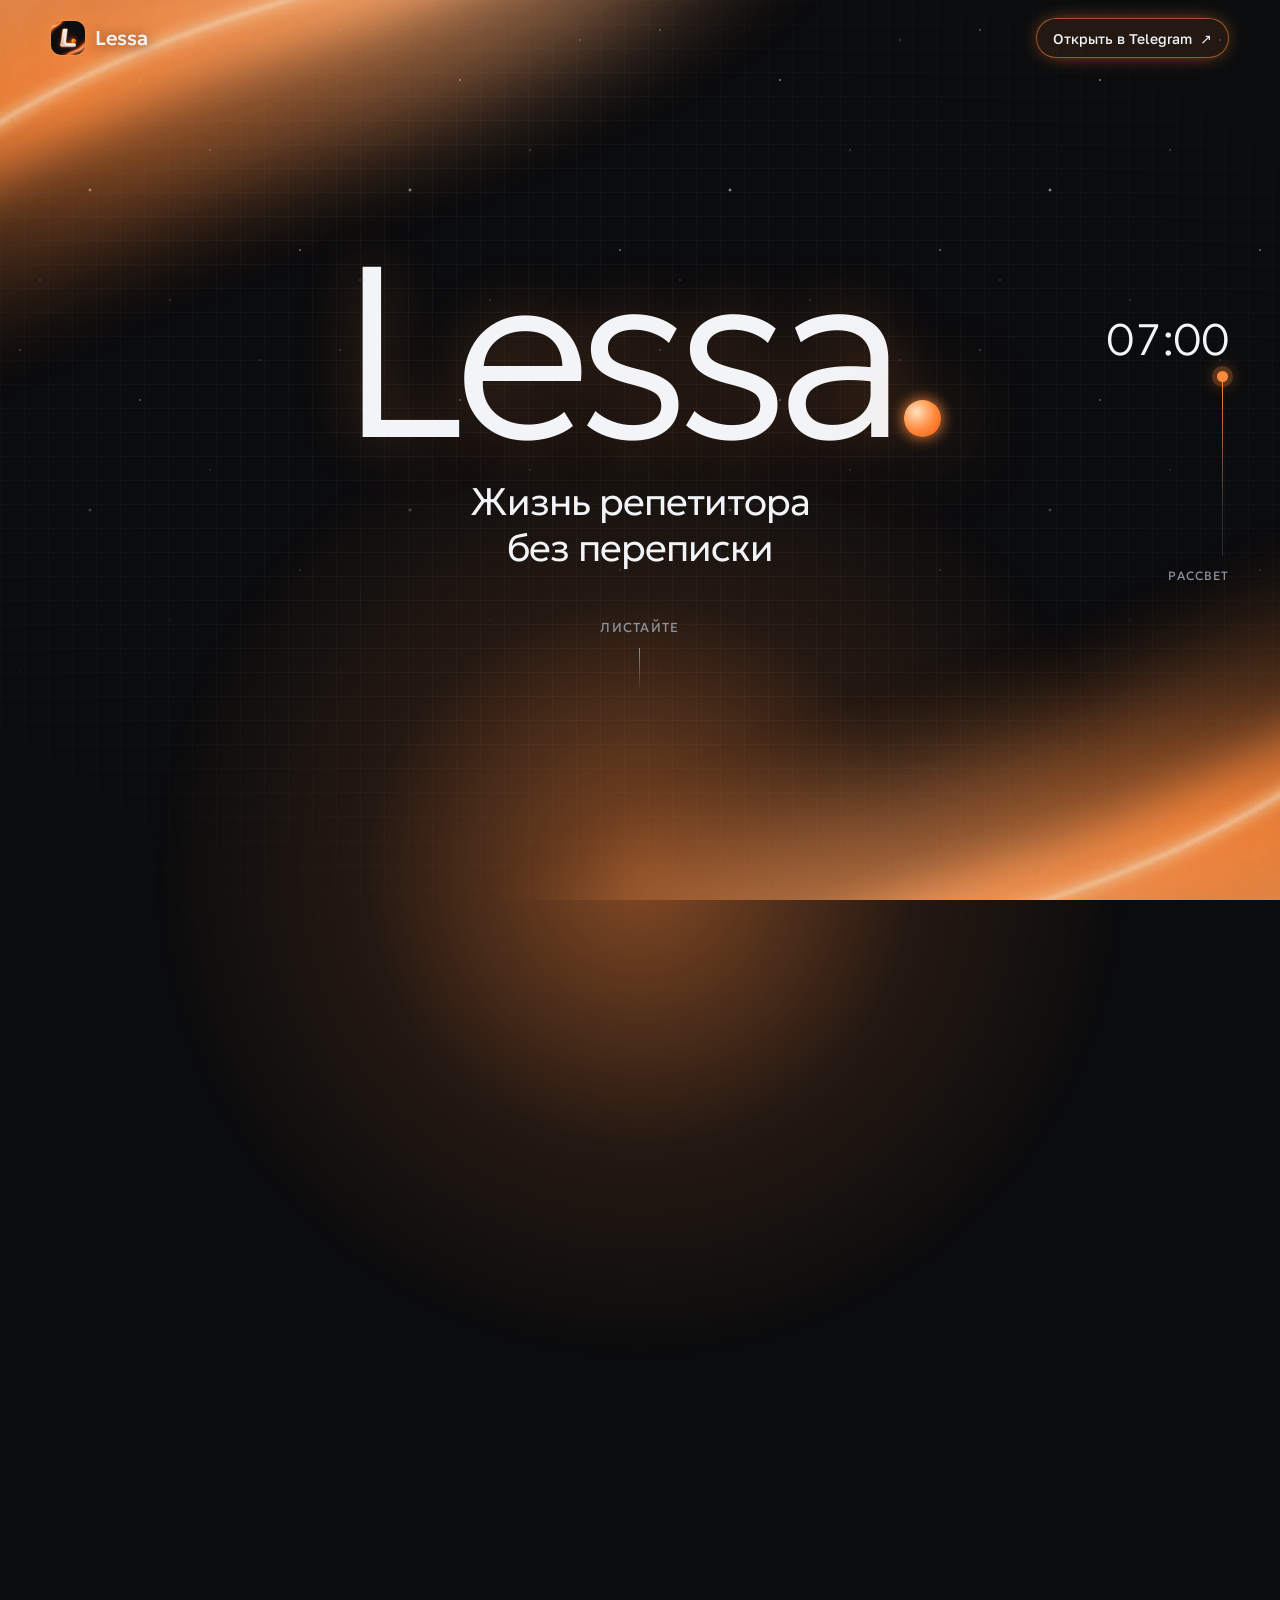
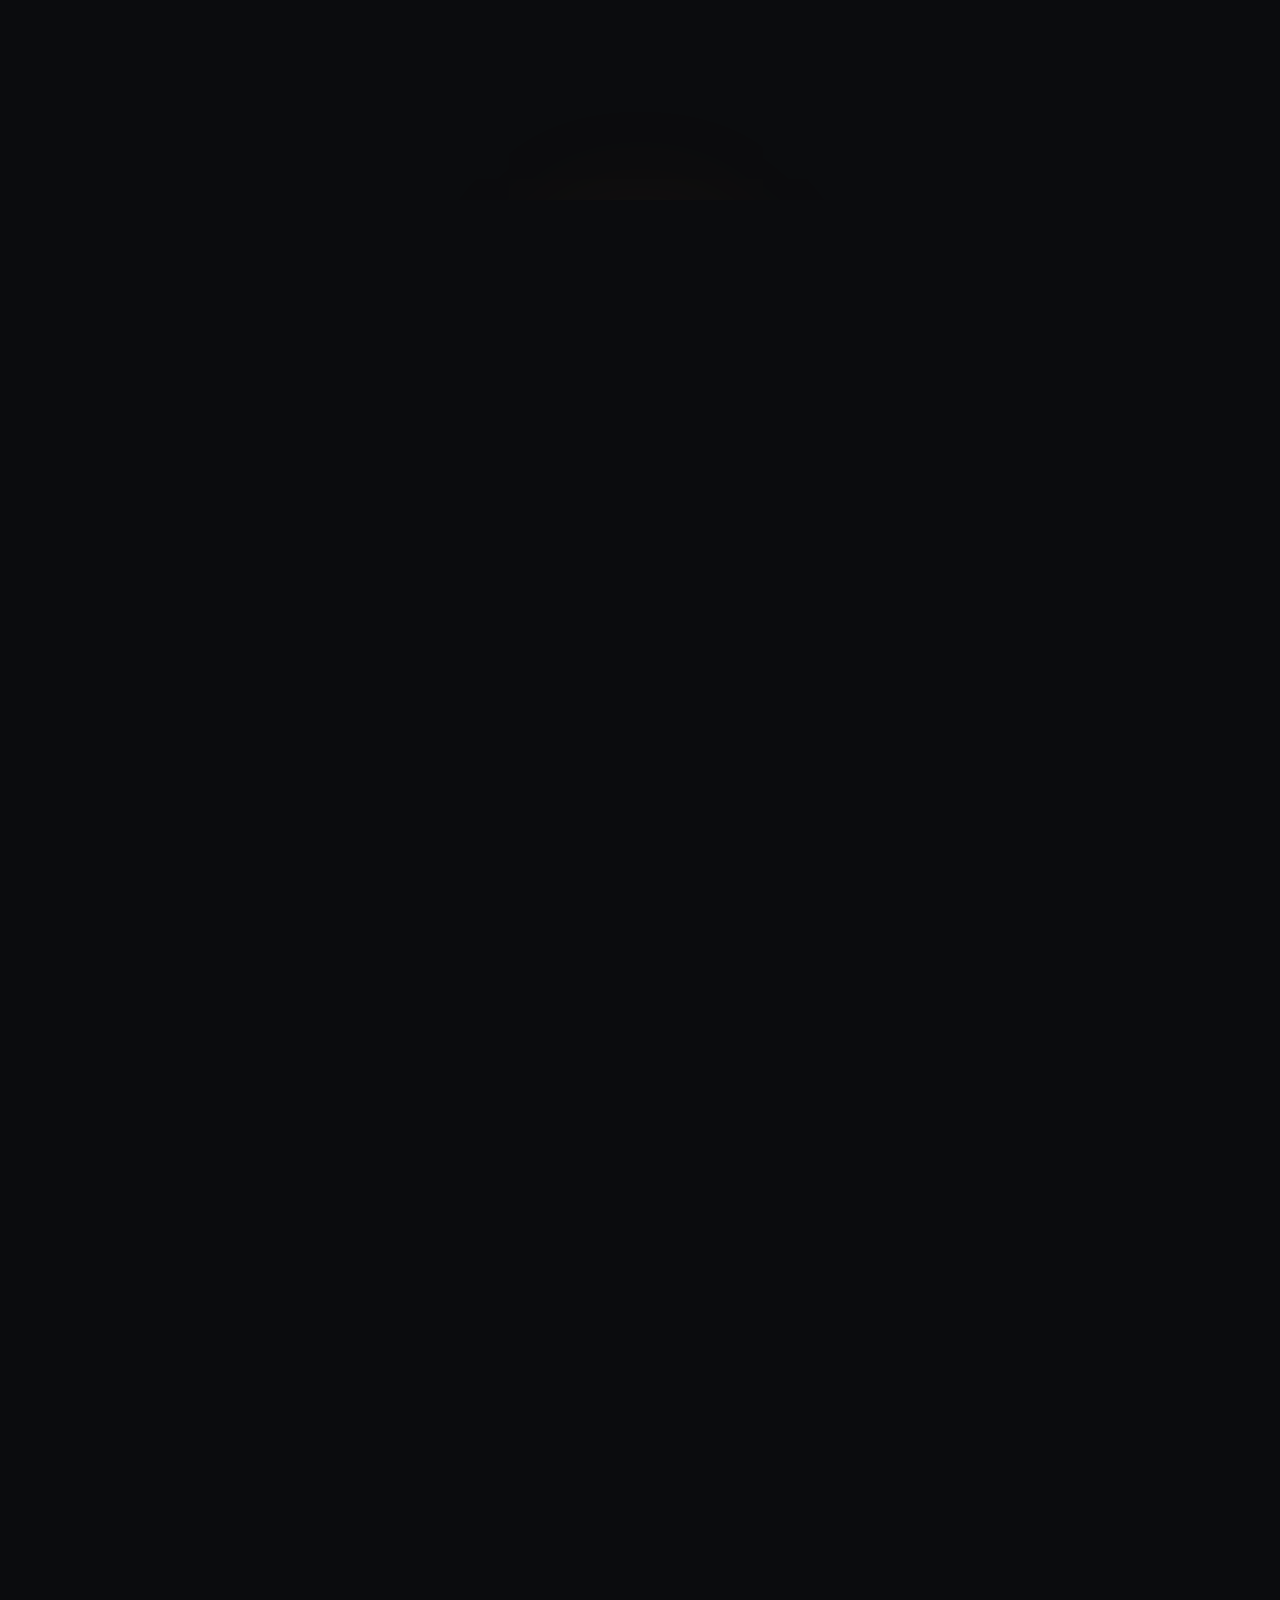
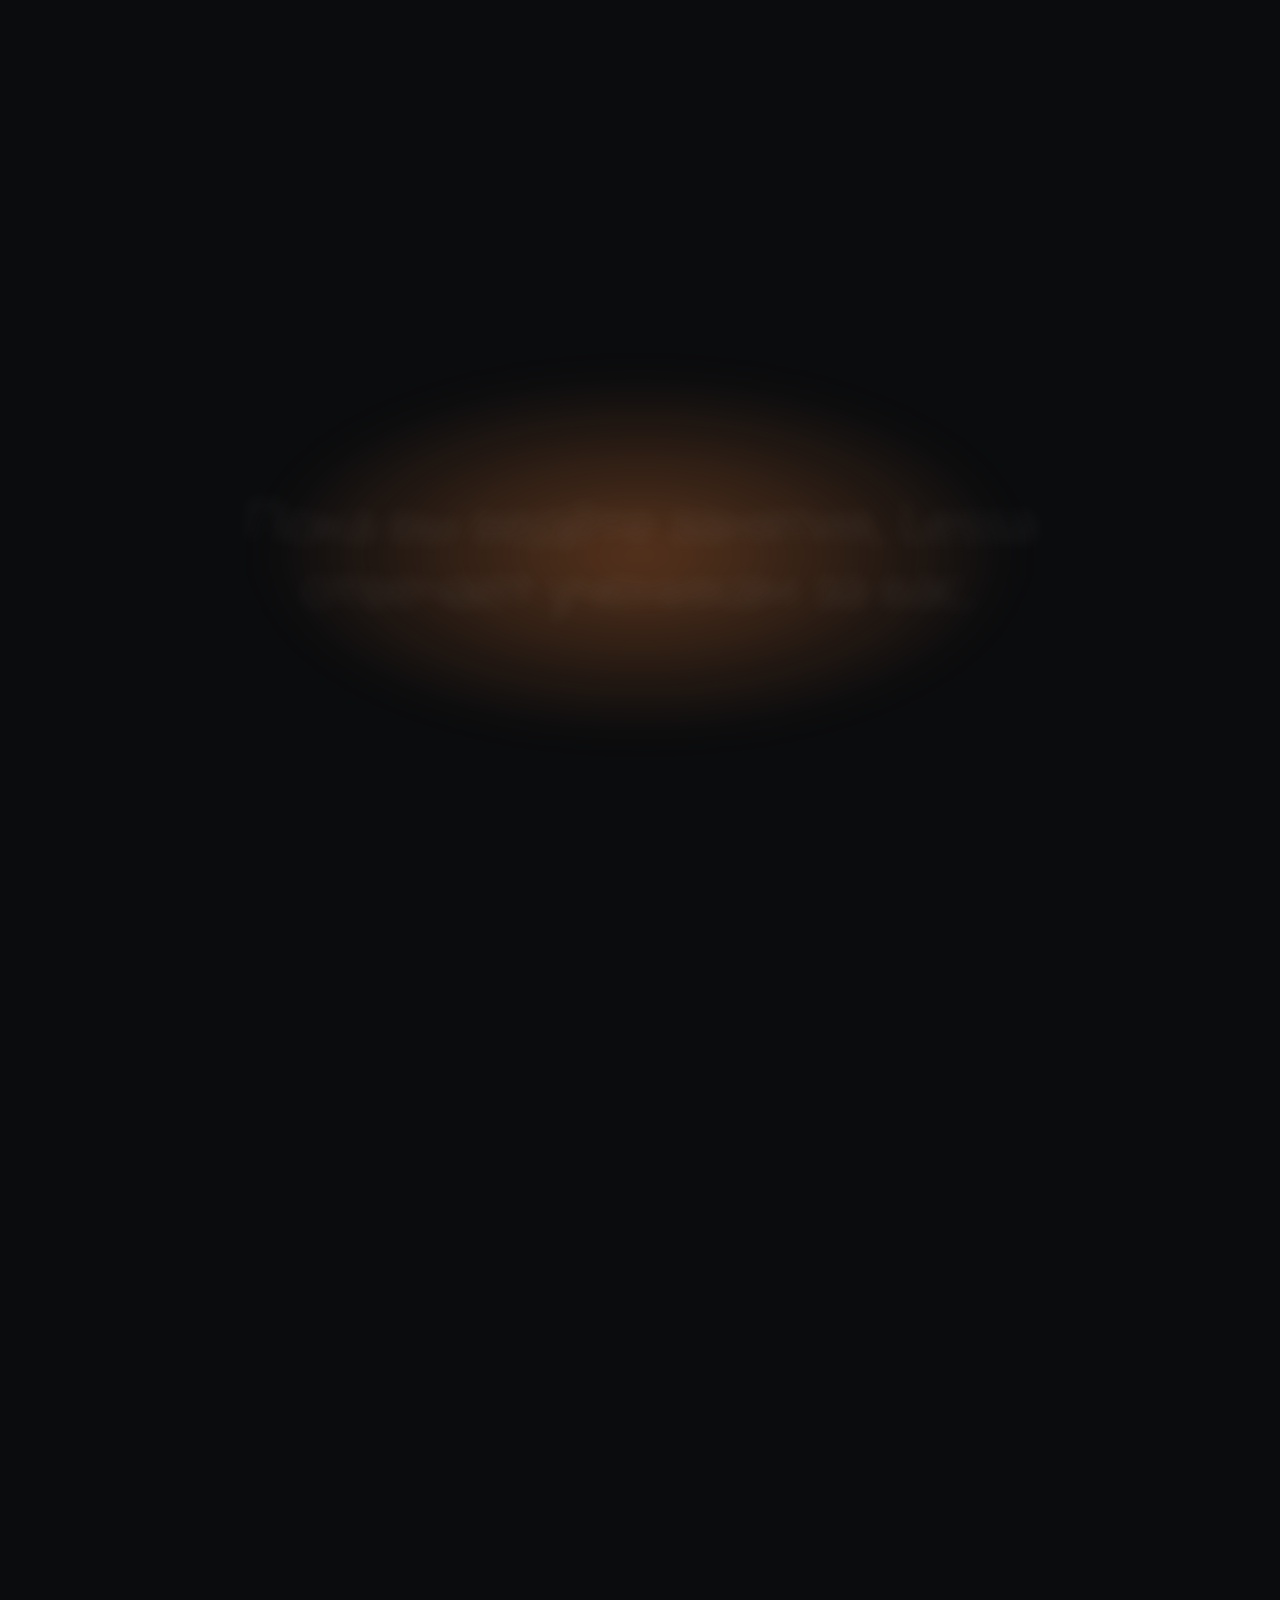
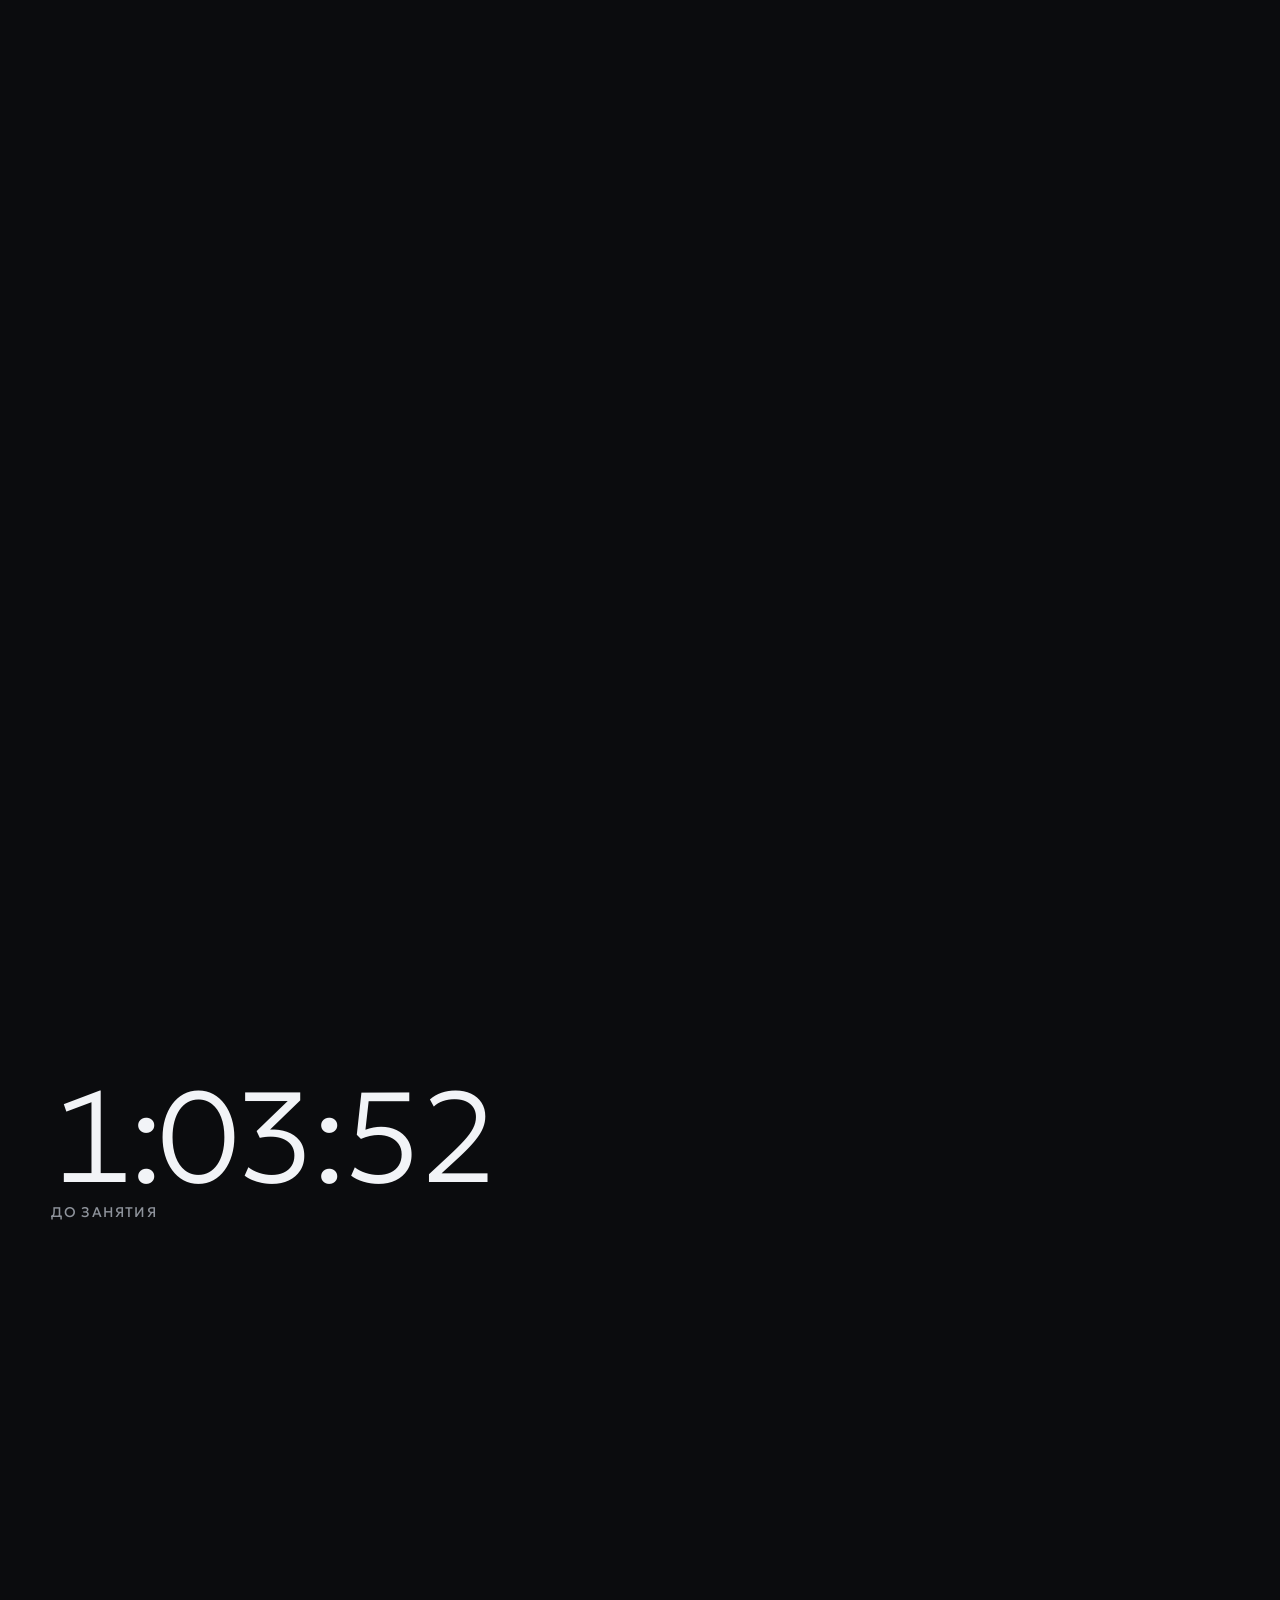
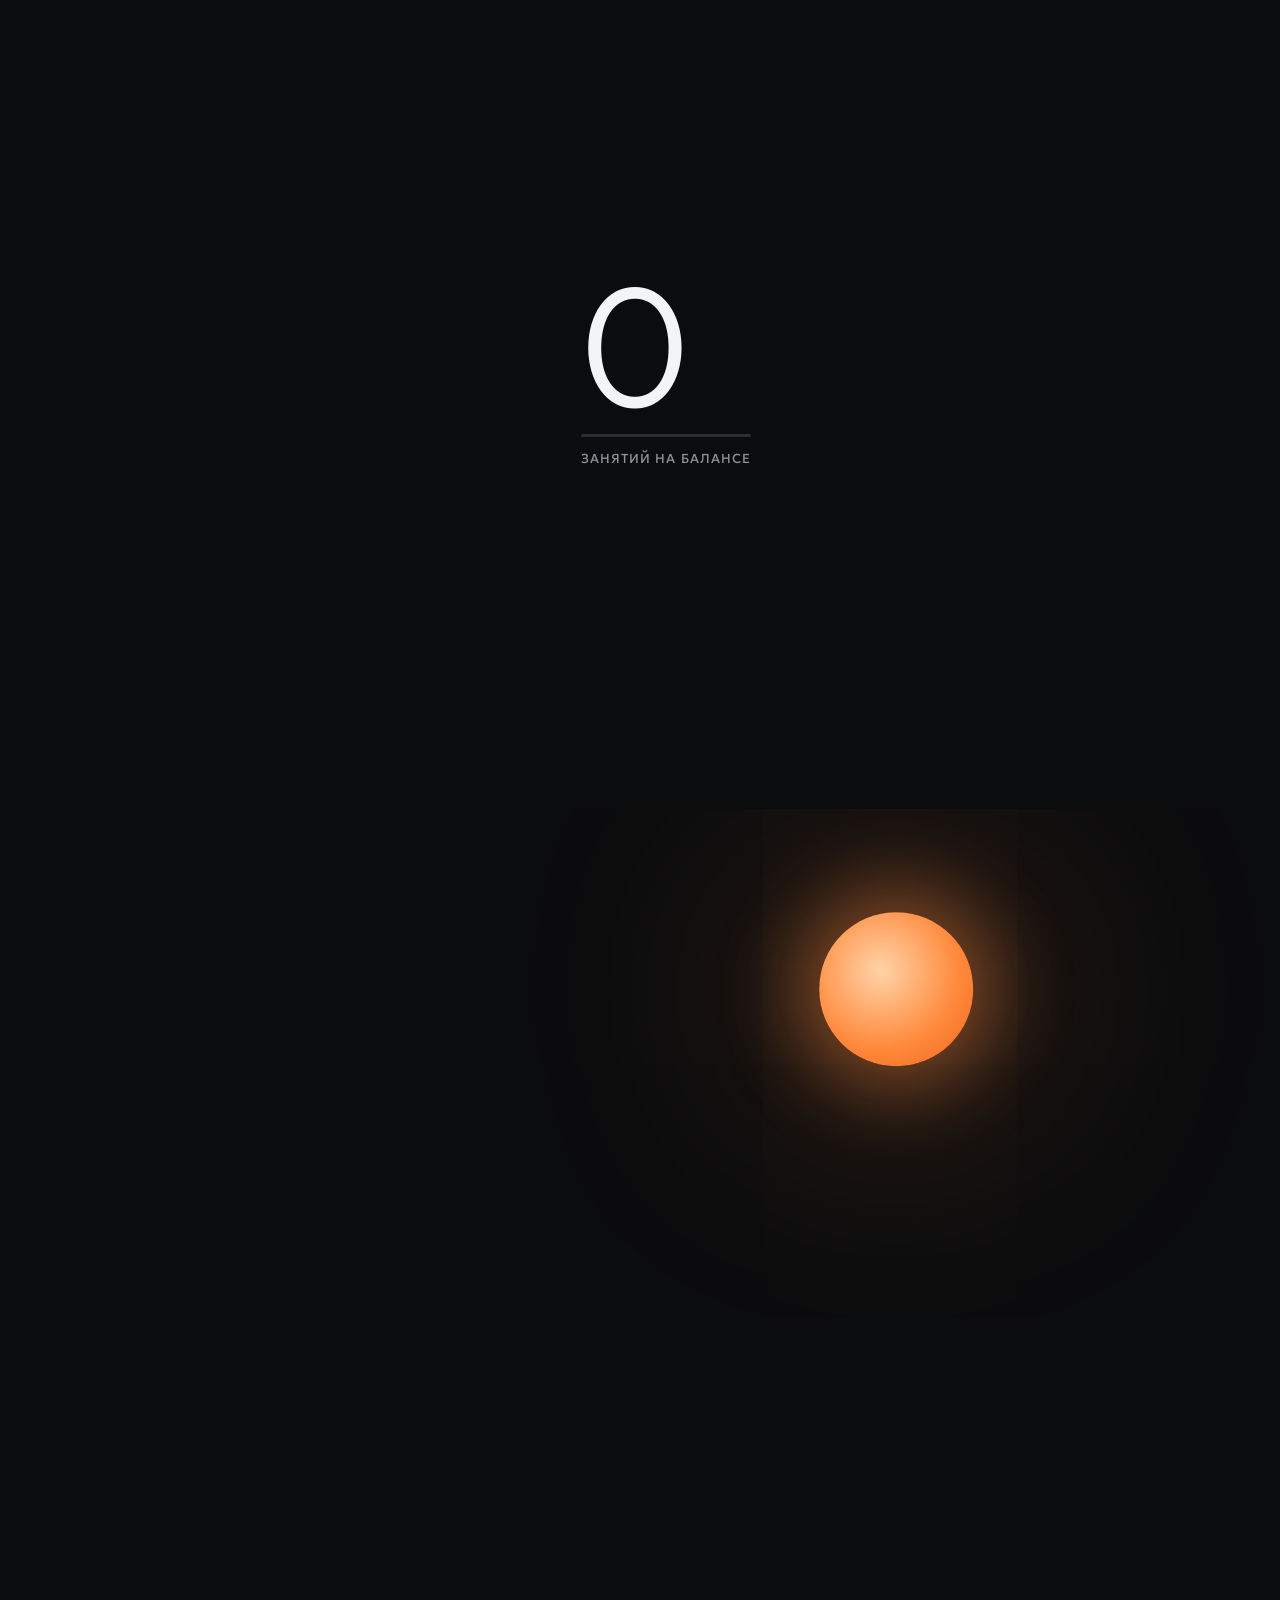
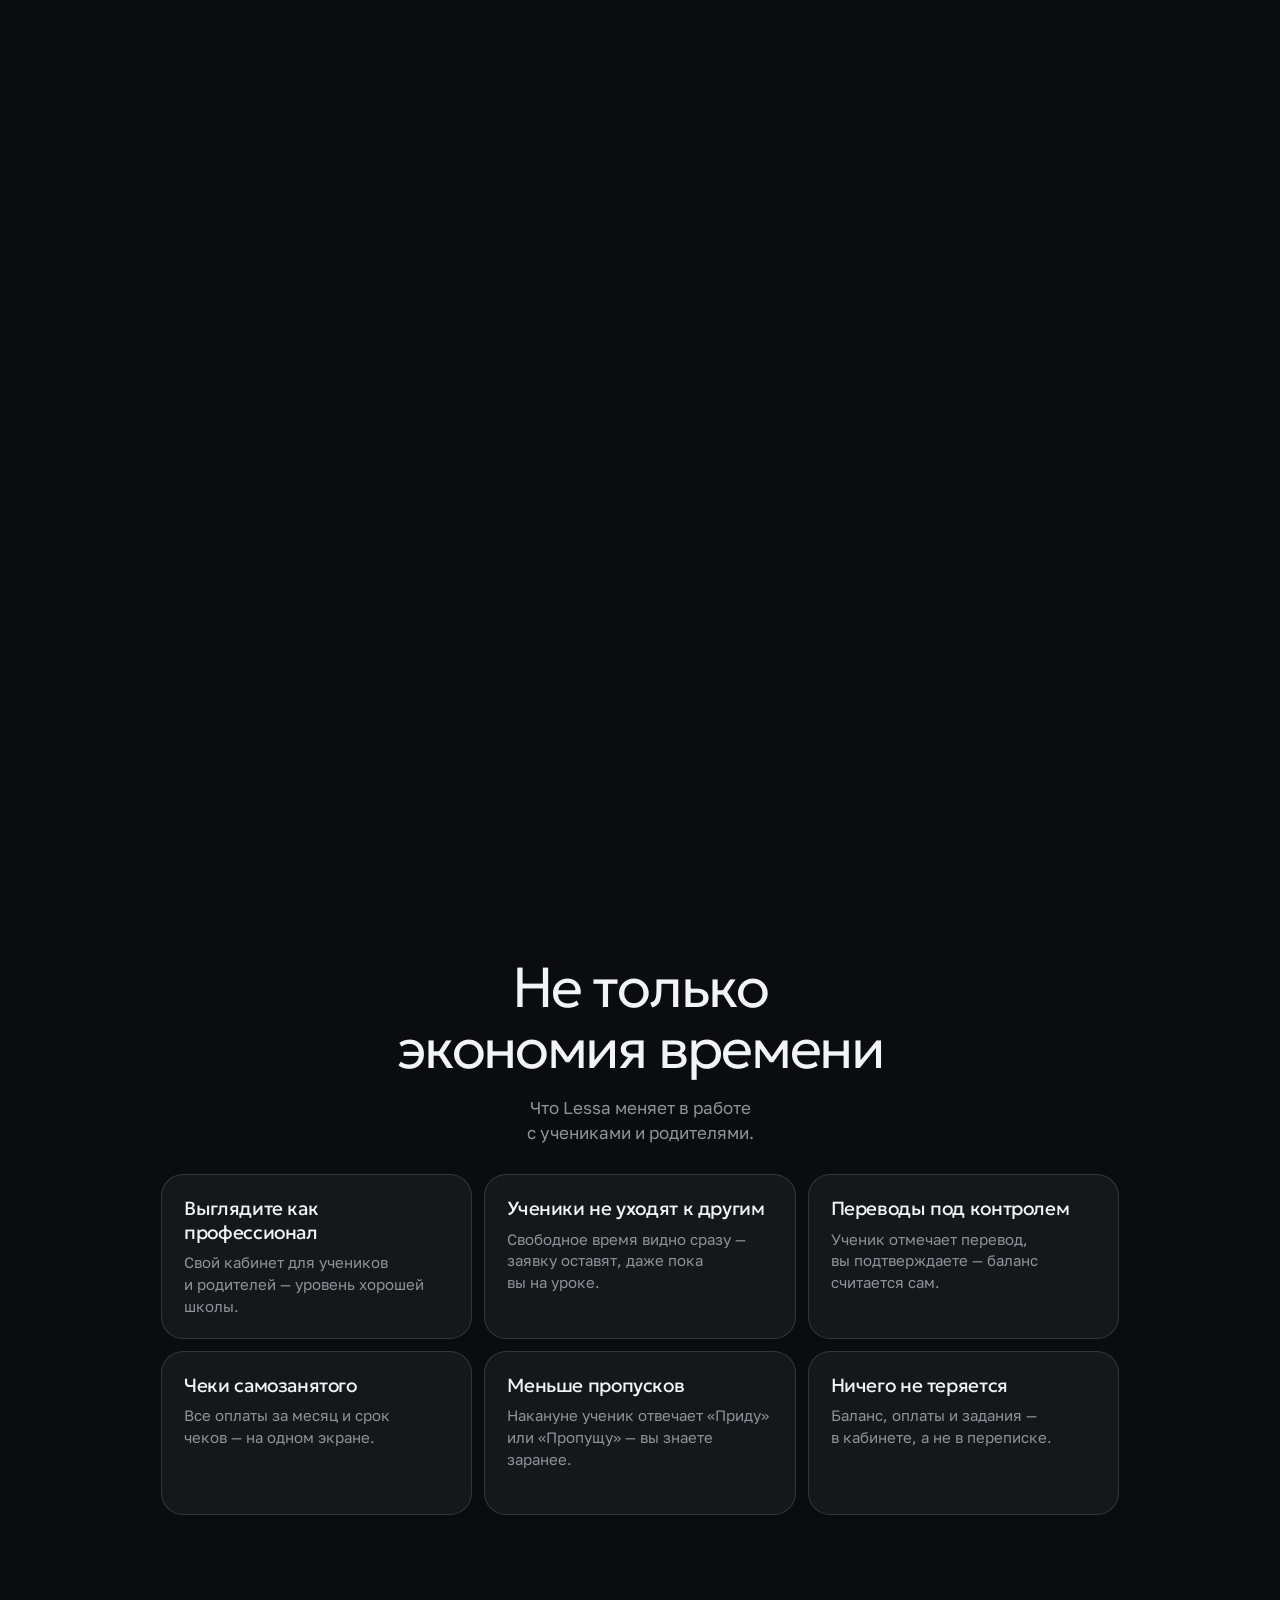
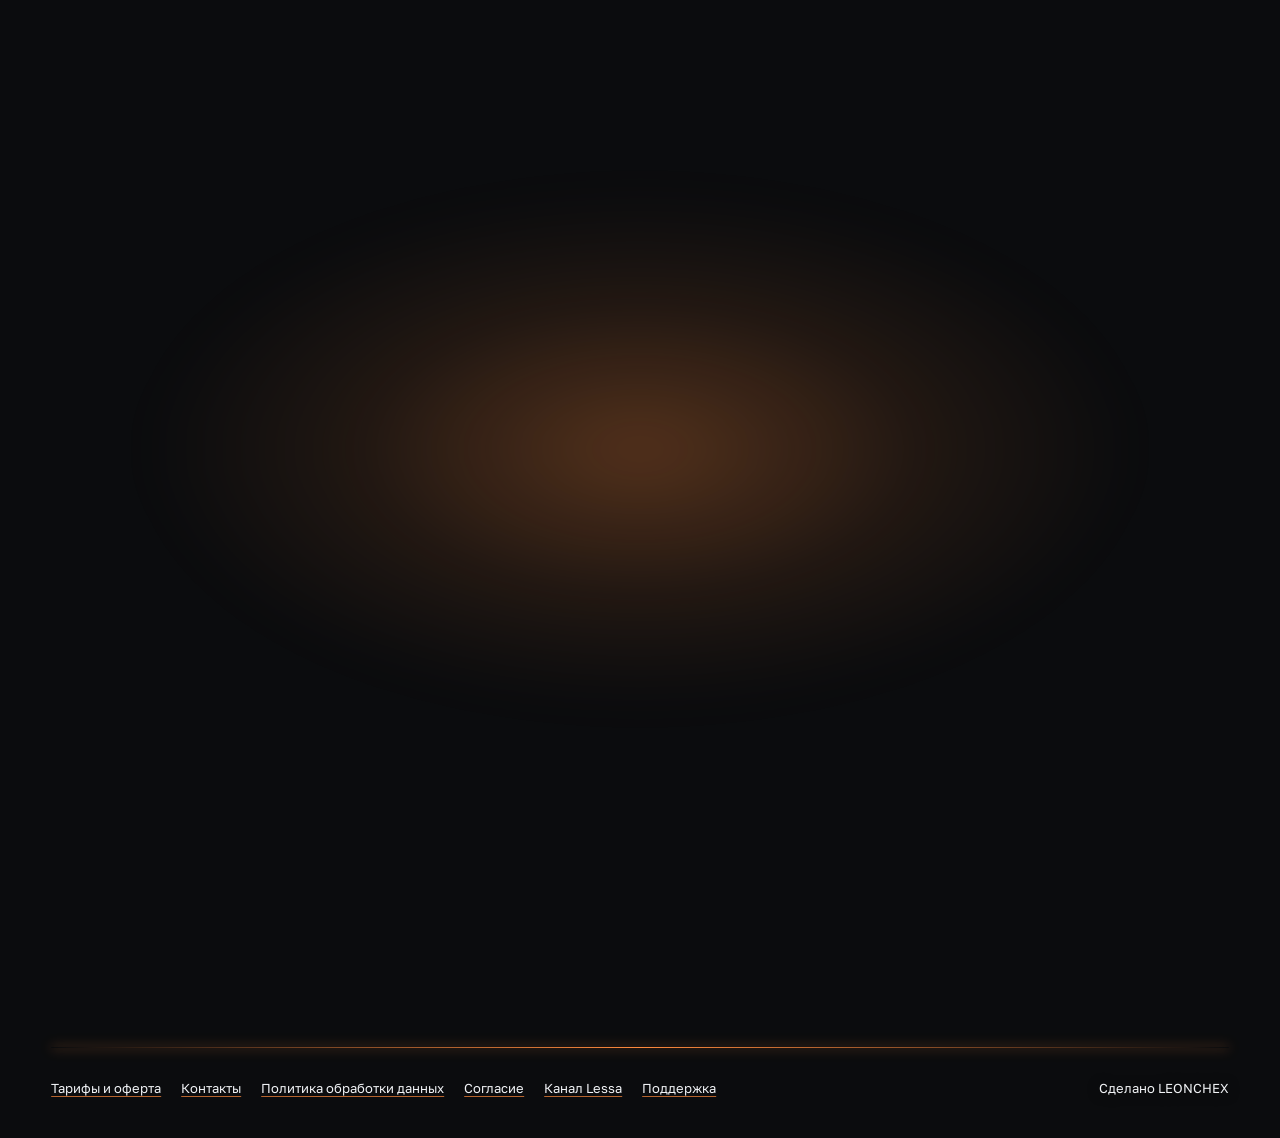
==== commit 3cd11869: "Поддержка: исправлен ник в Telegram — @s1lverboy вместо @s1vlerboy (главная, оферта, политика) Co-Au" ====
--- a/index.html
+++ b/index.html
@@ -1372,7 +1372,7 @@
         <p class="qr-note">Или наведите камеру телефона на&nbsp;код.</p>
       </div>
     </div>
-    <p class="tg-links">Новости и&nbsp;советы&nbsp;— в&nbsp;канале <a href="https://t.me/lessa_channel" target="_blank" rel="noopener">@lessa_channel</a>. Вопросы&nbsp;— в&nbsp;поддержку <a href="https://t.me/s1vlerboy" target="_blank" rel="noopener">@s1vlerboy</a>.</p>
+    <p class="tg-links">Новости и&nbsp;советы&nbsp;— в&nbsp;канале <a href="https://t.me/lessa_channel" target="_blank" rel="noopener">@lessa_channel</a>. Вопросы&nbsp;— в&nbsp;поддержку <a href="https://t.me/s1lverboy" target="_blank" rel="noopener">@s1lverboy</a>.</p>
   </section>
 
 </main>
@@ -1384,7 +1384,7 @@
     <a href="privacy/">Политика обработки данных</a>
     <a href="consent/">Согласие</a>
     <a href="https://t.me/lessa_channel" target="_blank" rel="noopener">Канал Lessa</a>
-    <a href="https://t.me/s1vlerboy" target="_blank" rel="noopener">Поддержка</a>
+    <a href="https://t.me/s1lverboy" target="_blank" rel="noopener">Поддержка</a>
   </nav>
   <span>Сделано LEONCHEX</span>
 </footer>
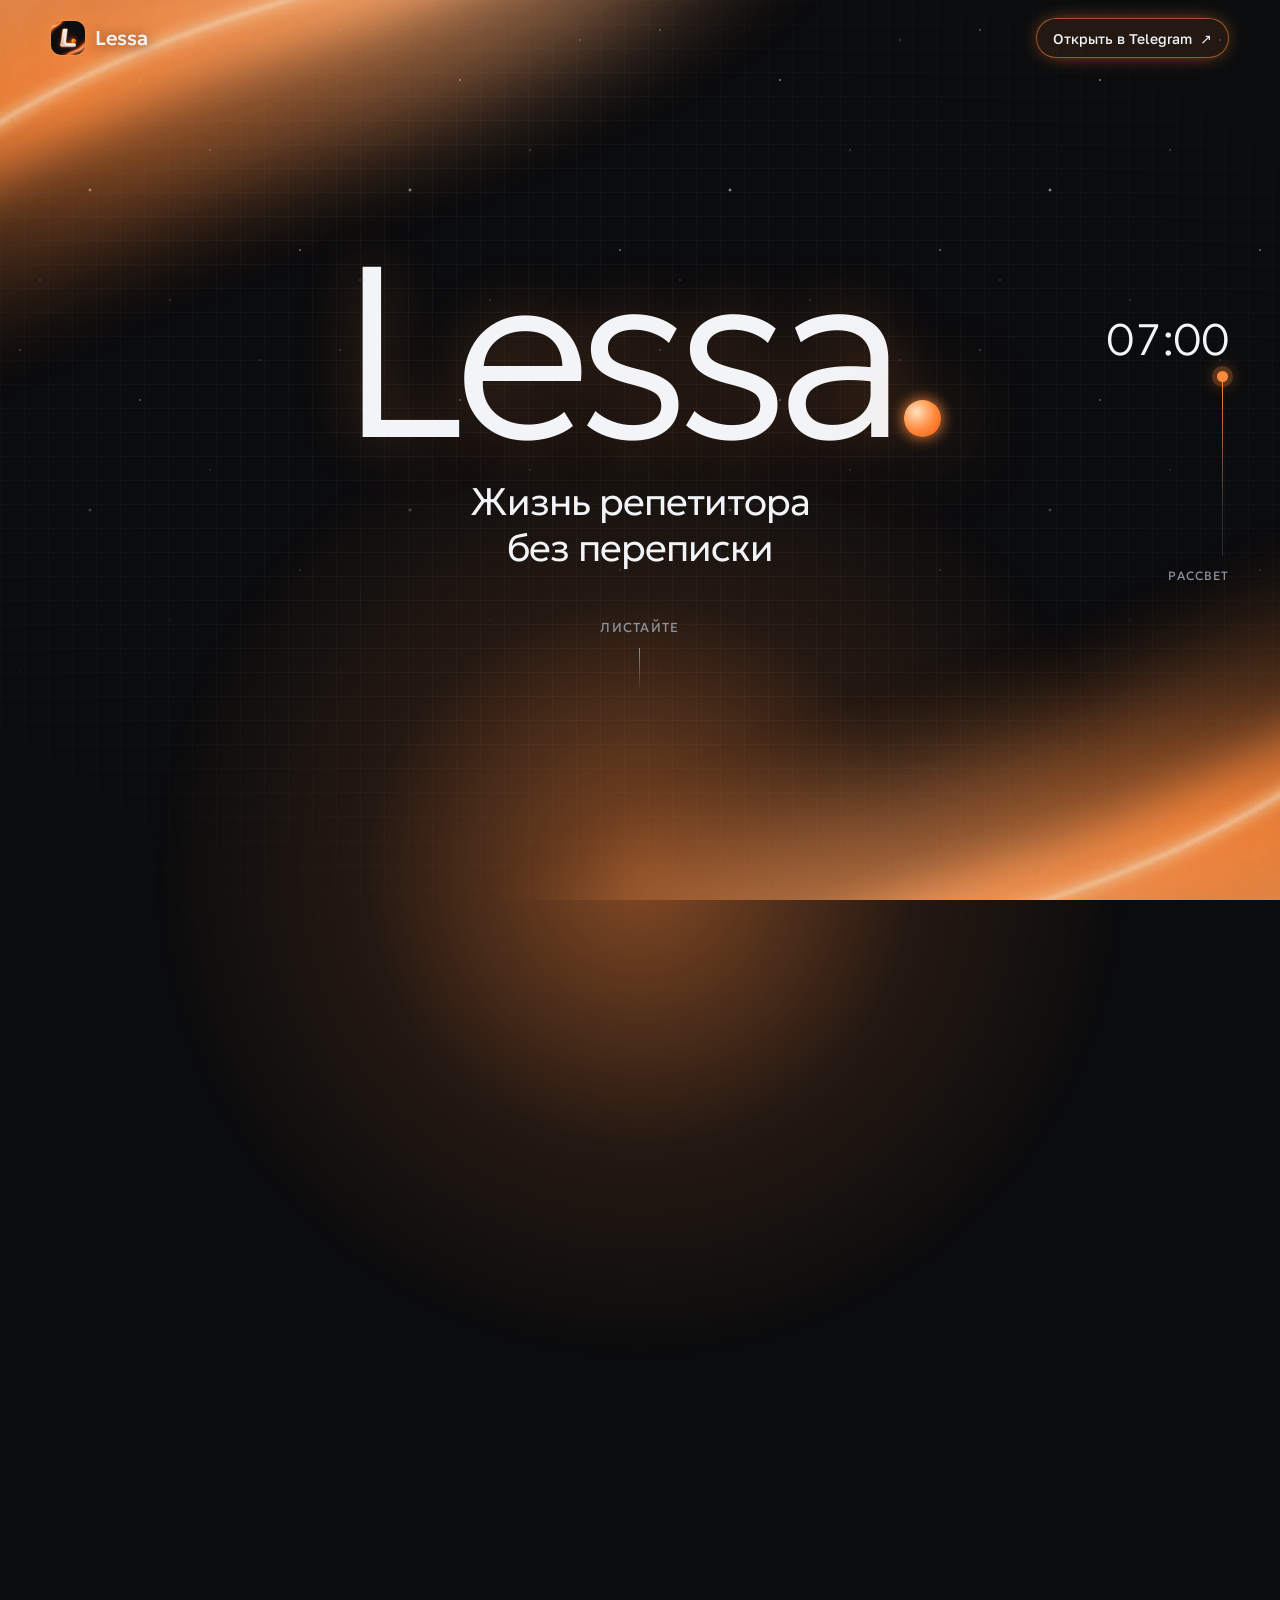
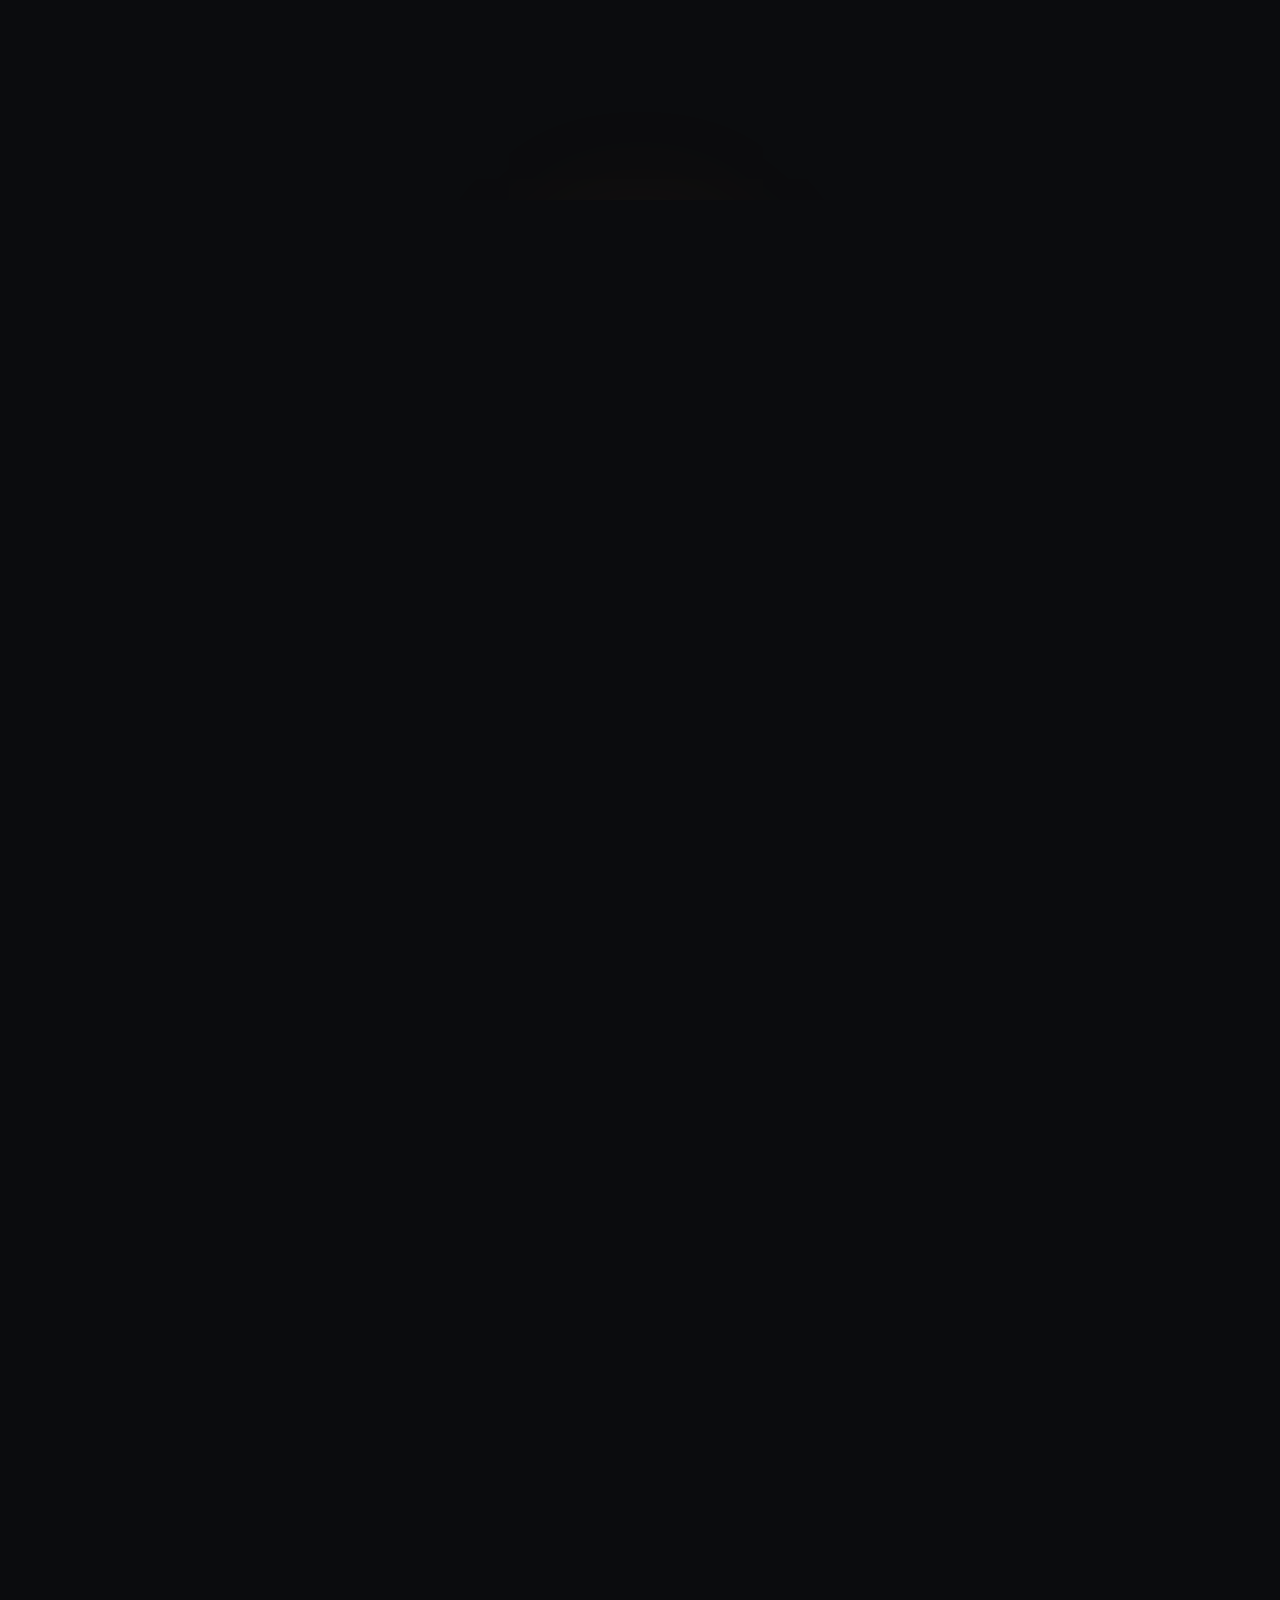
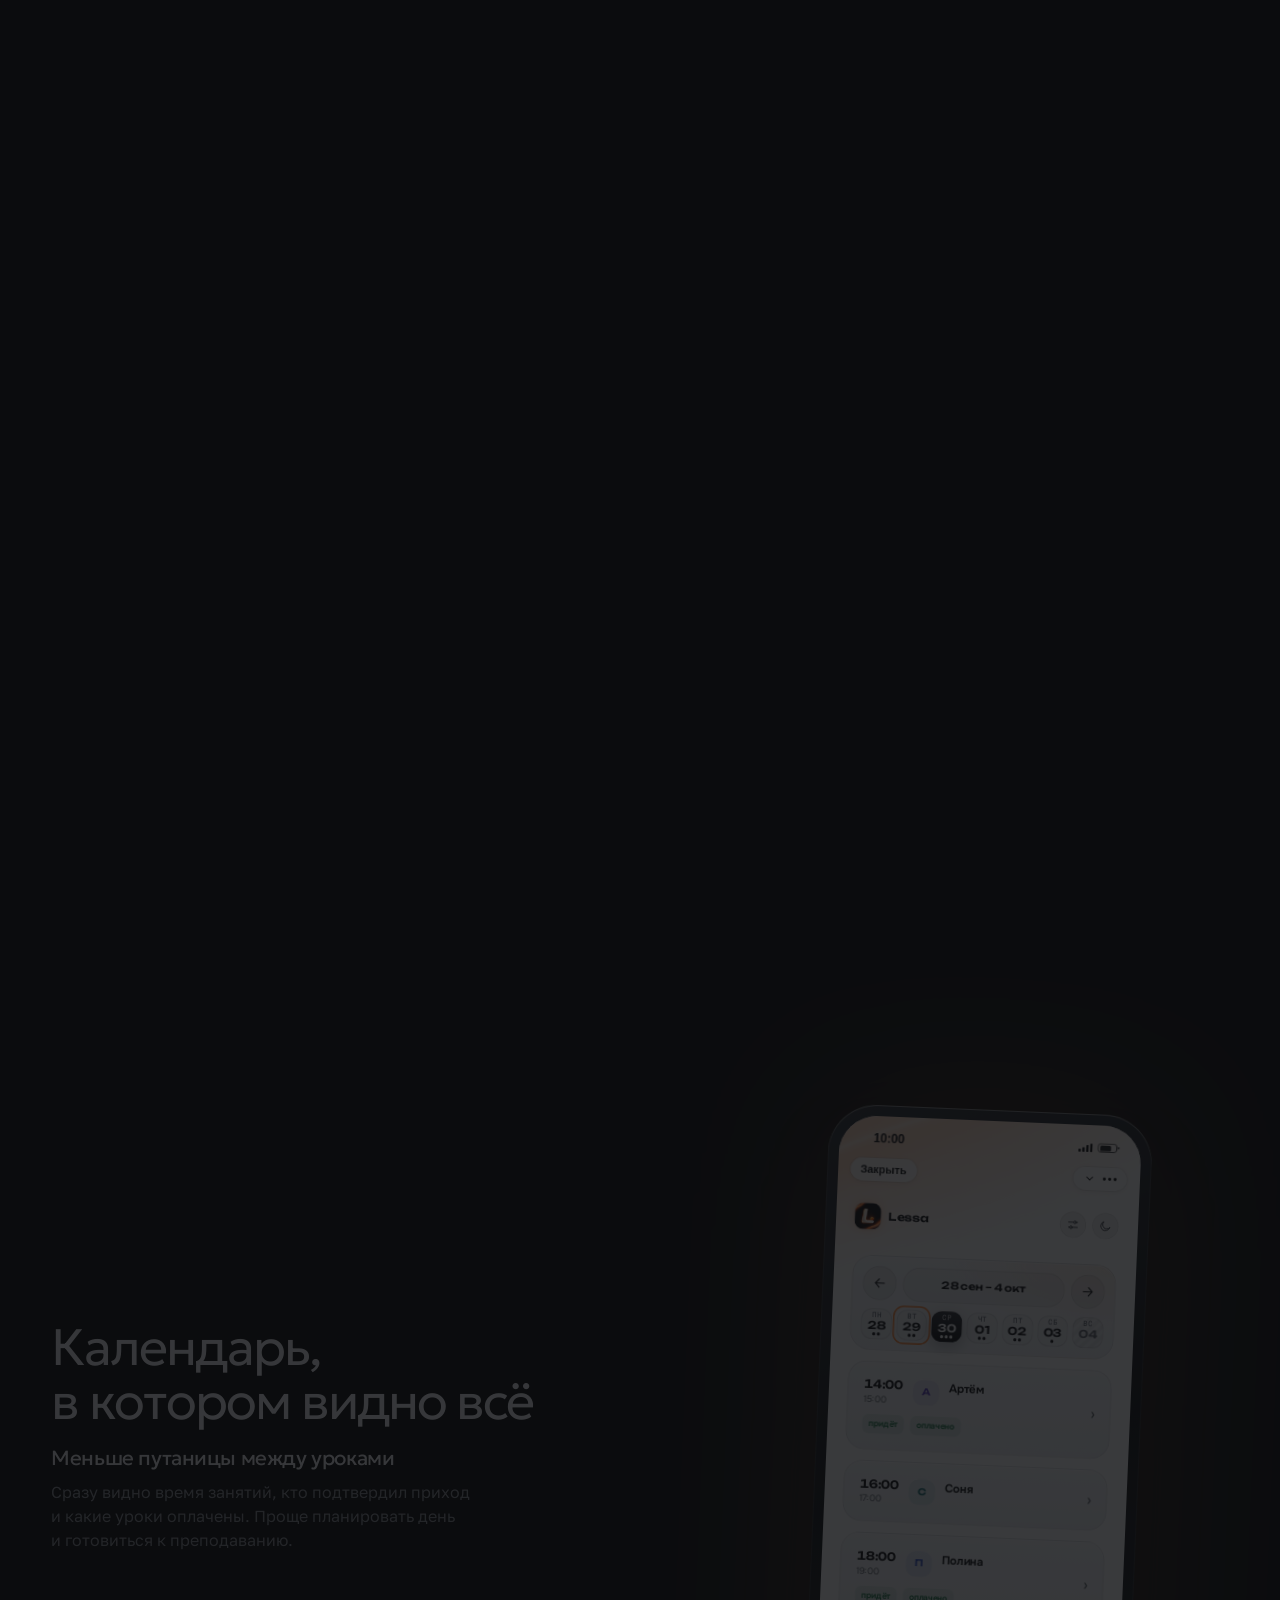
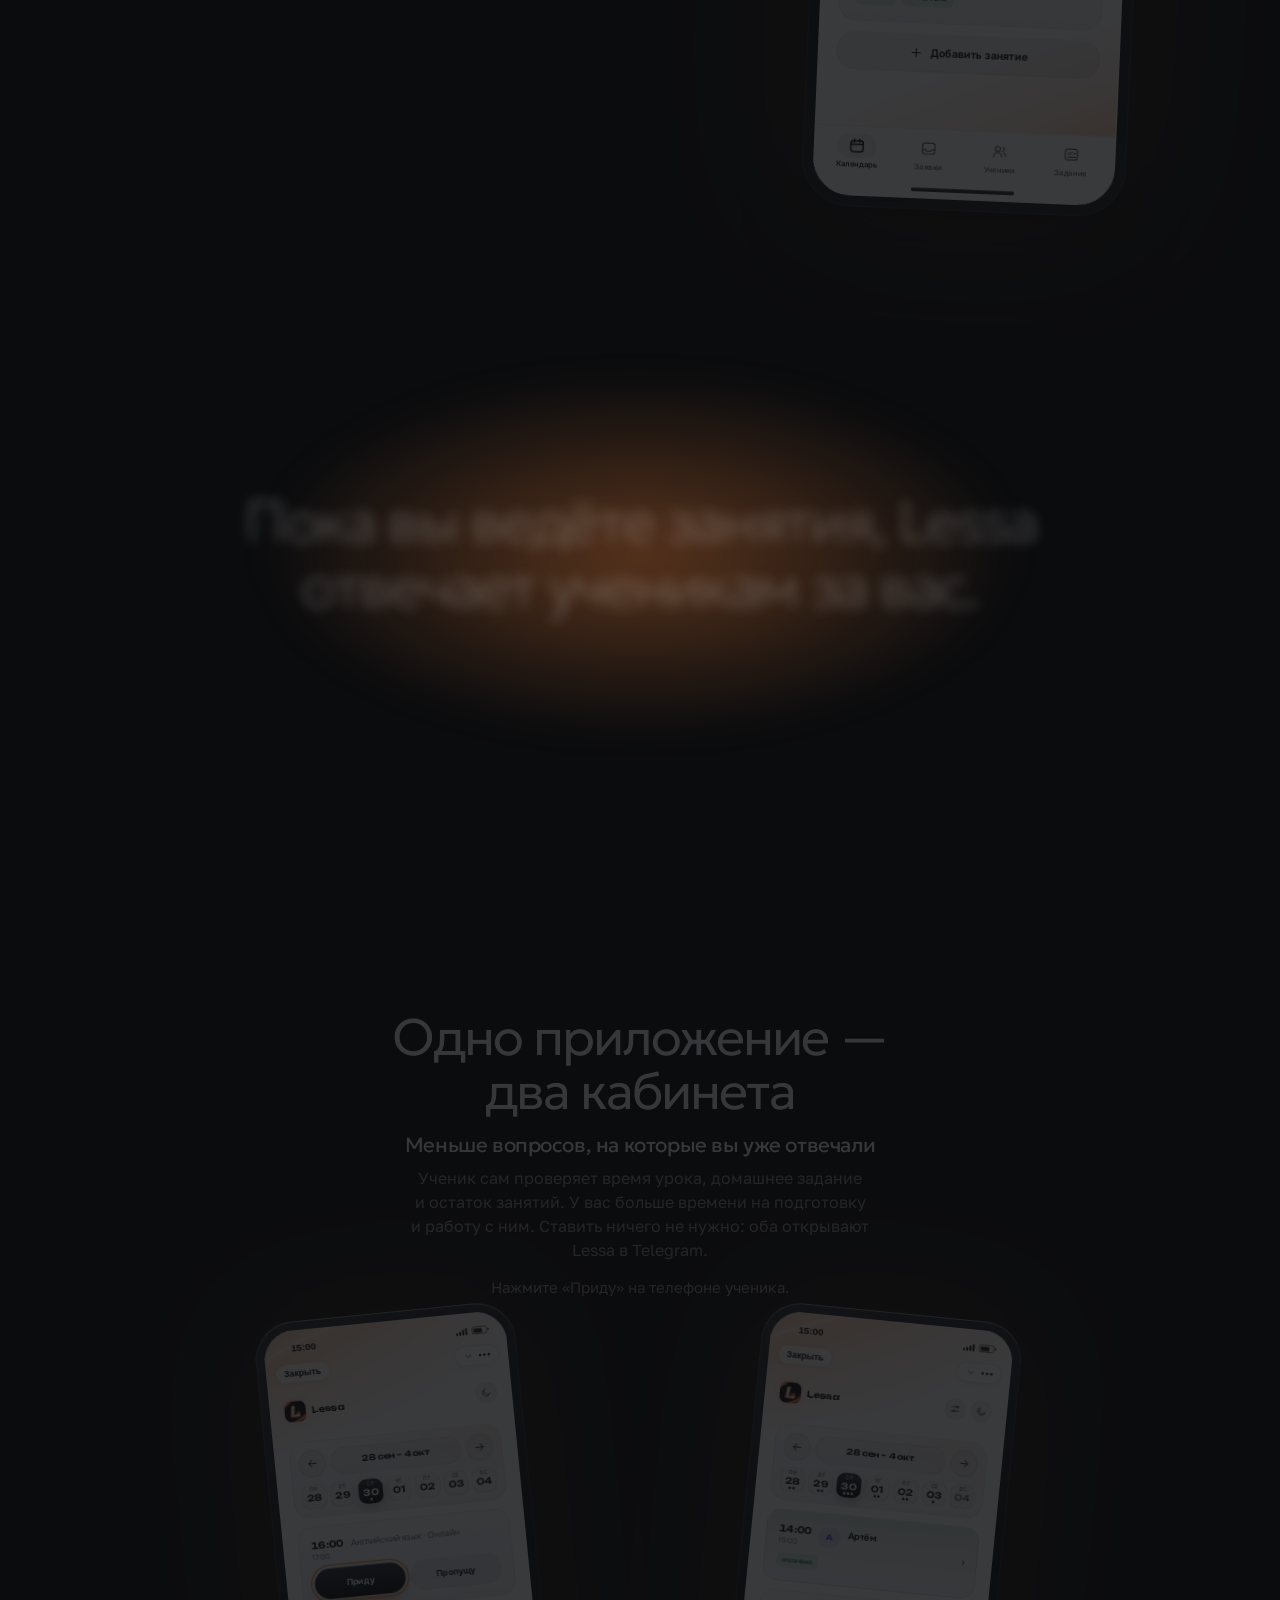
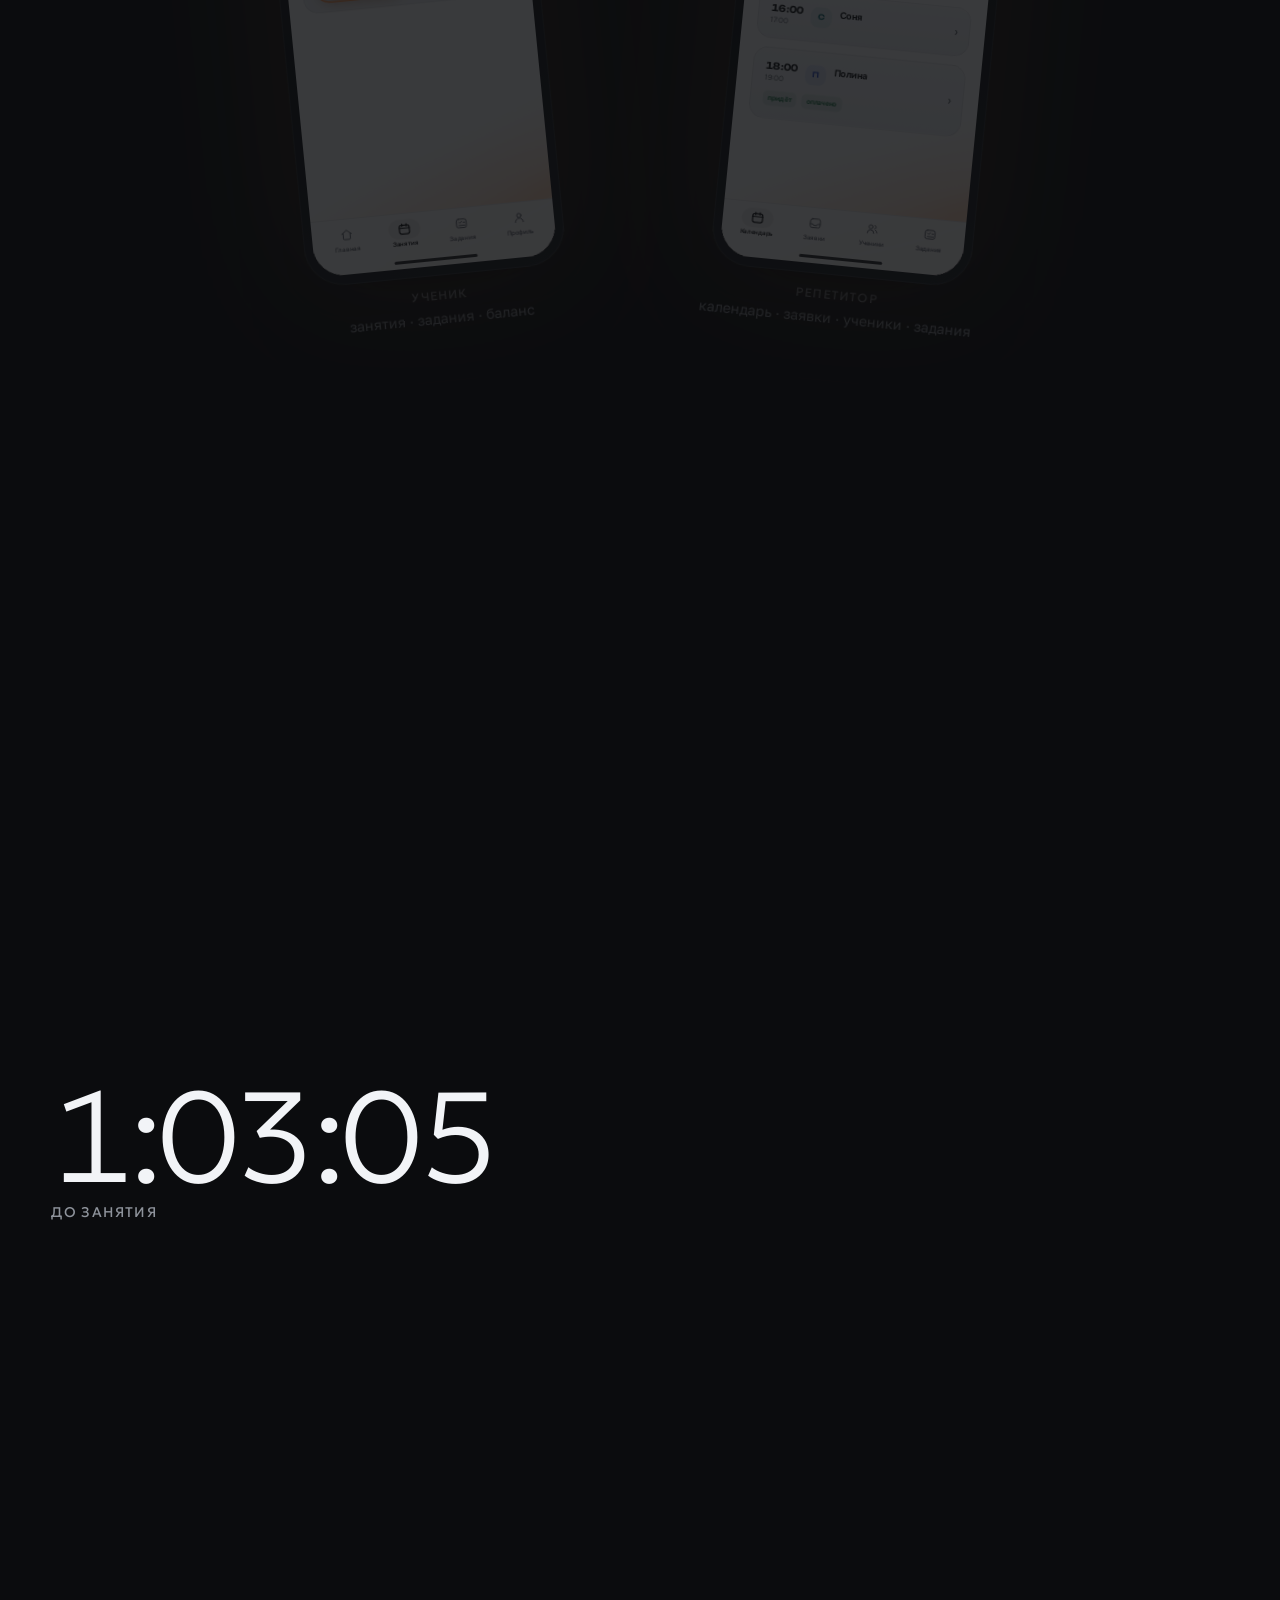
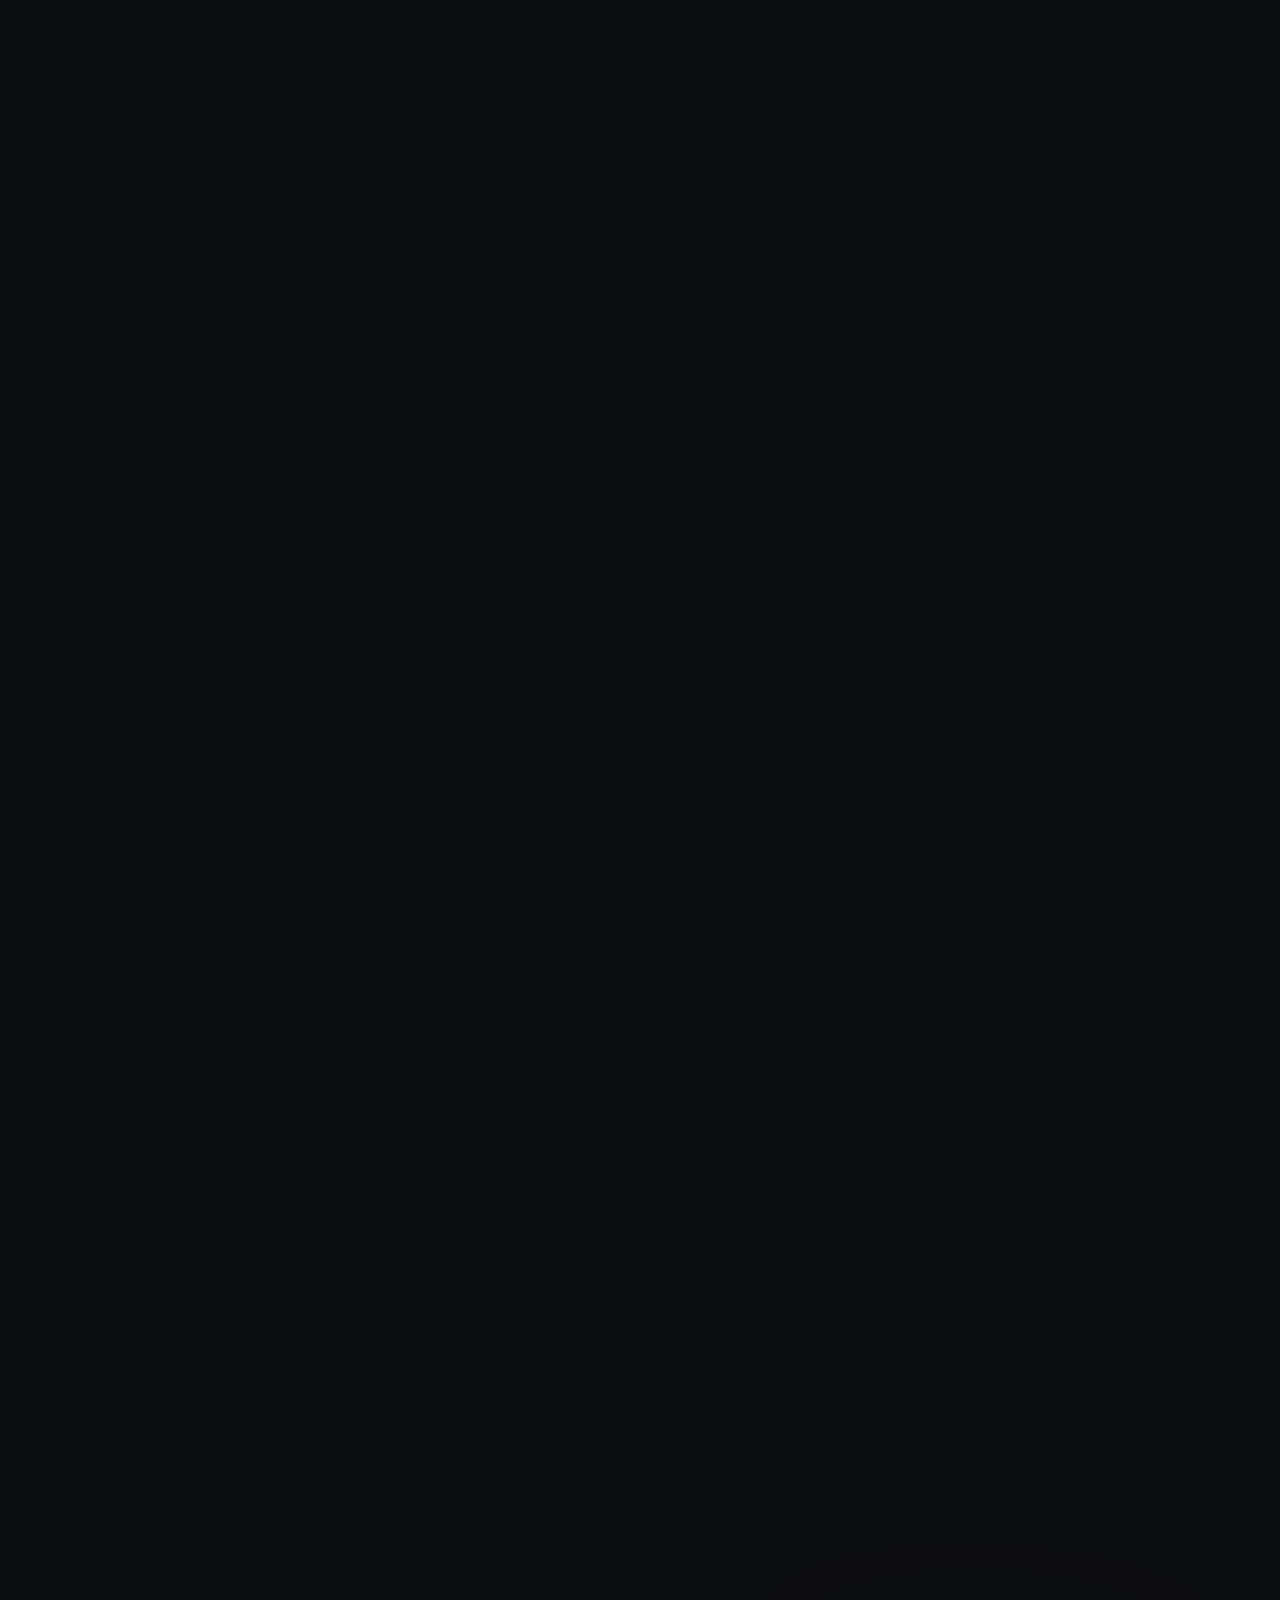
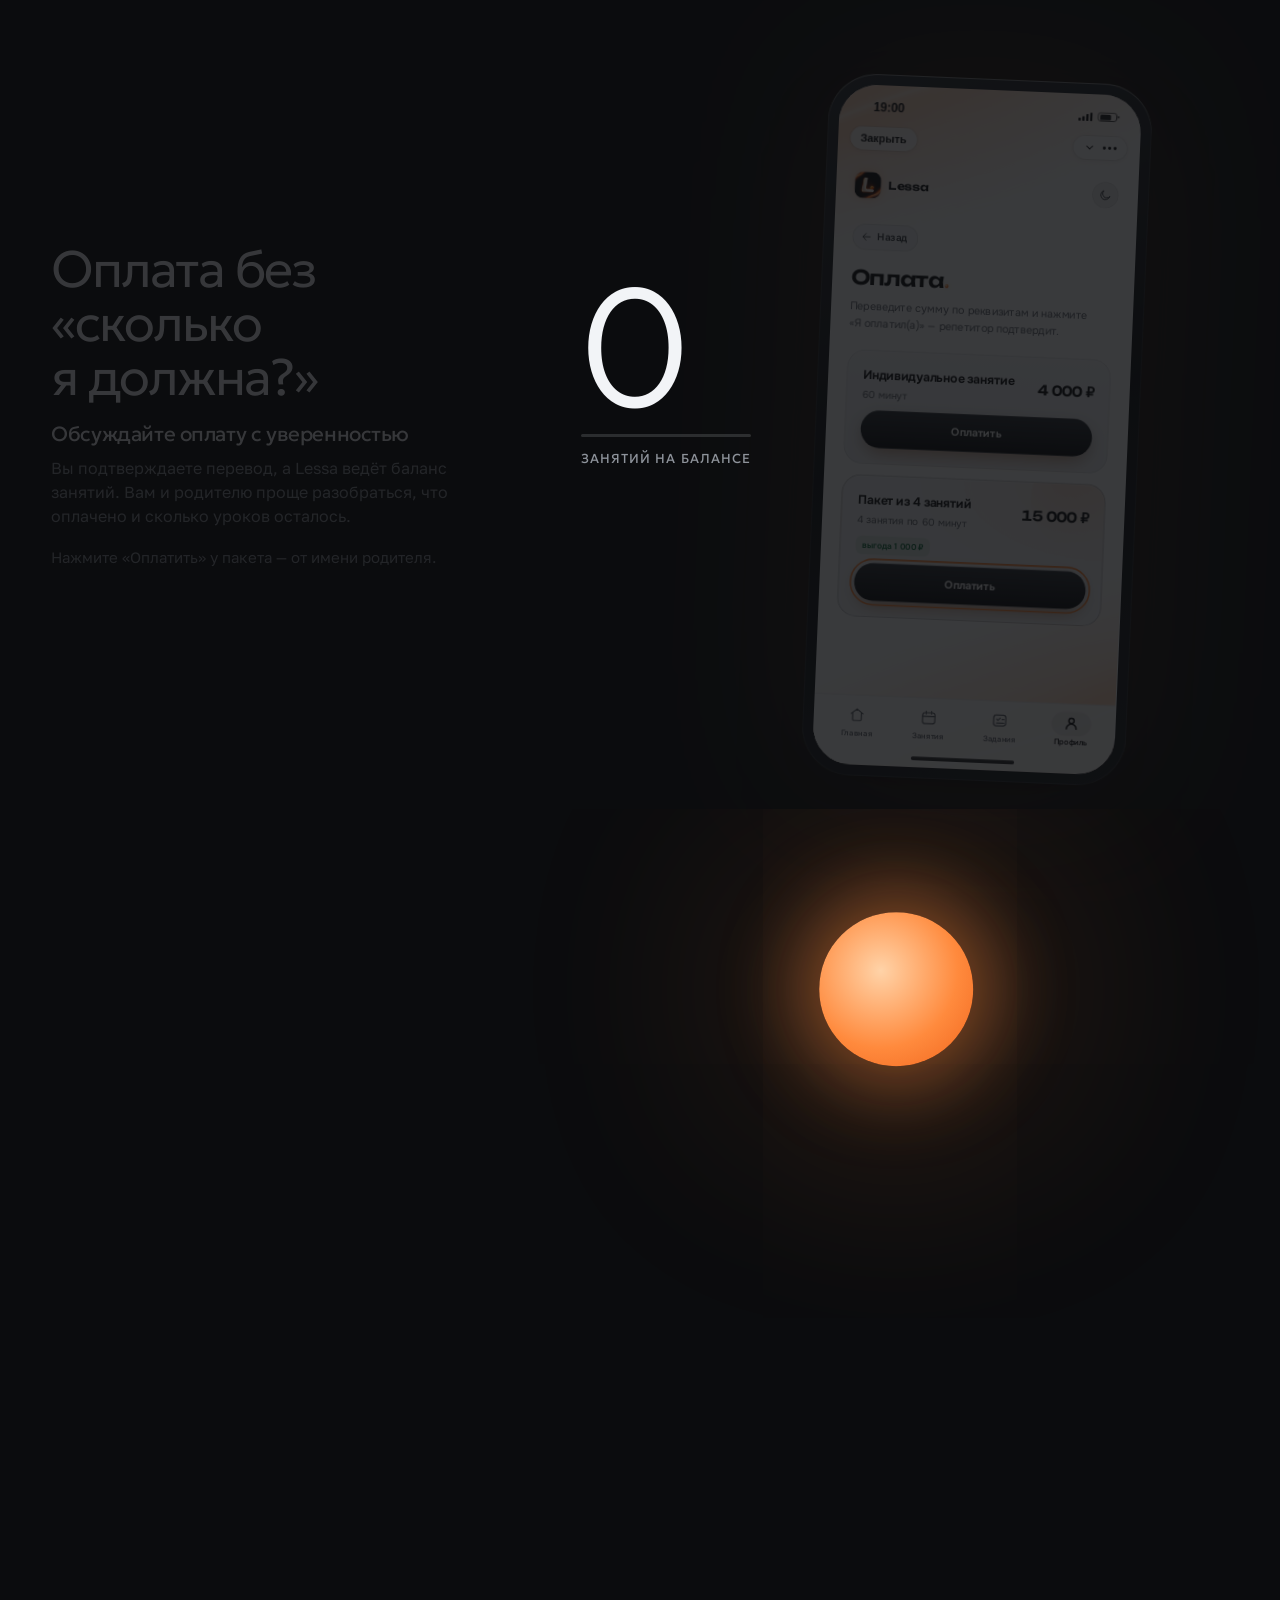
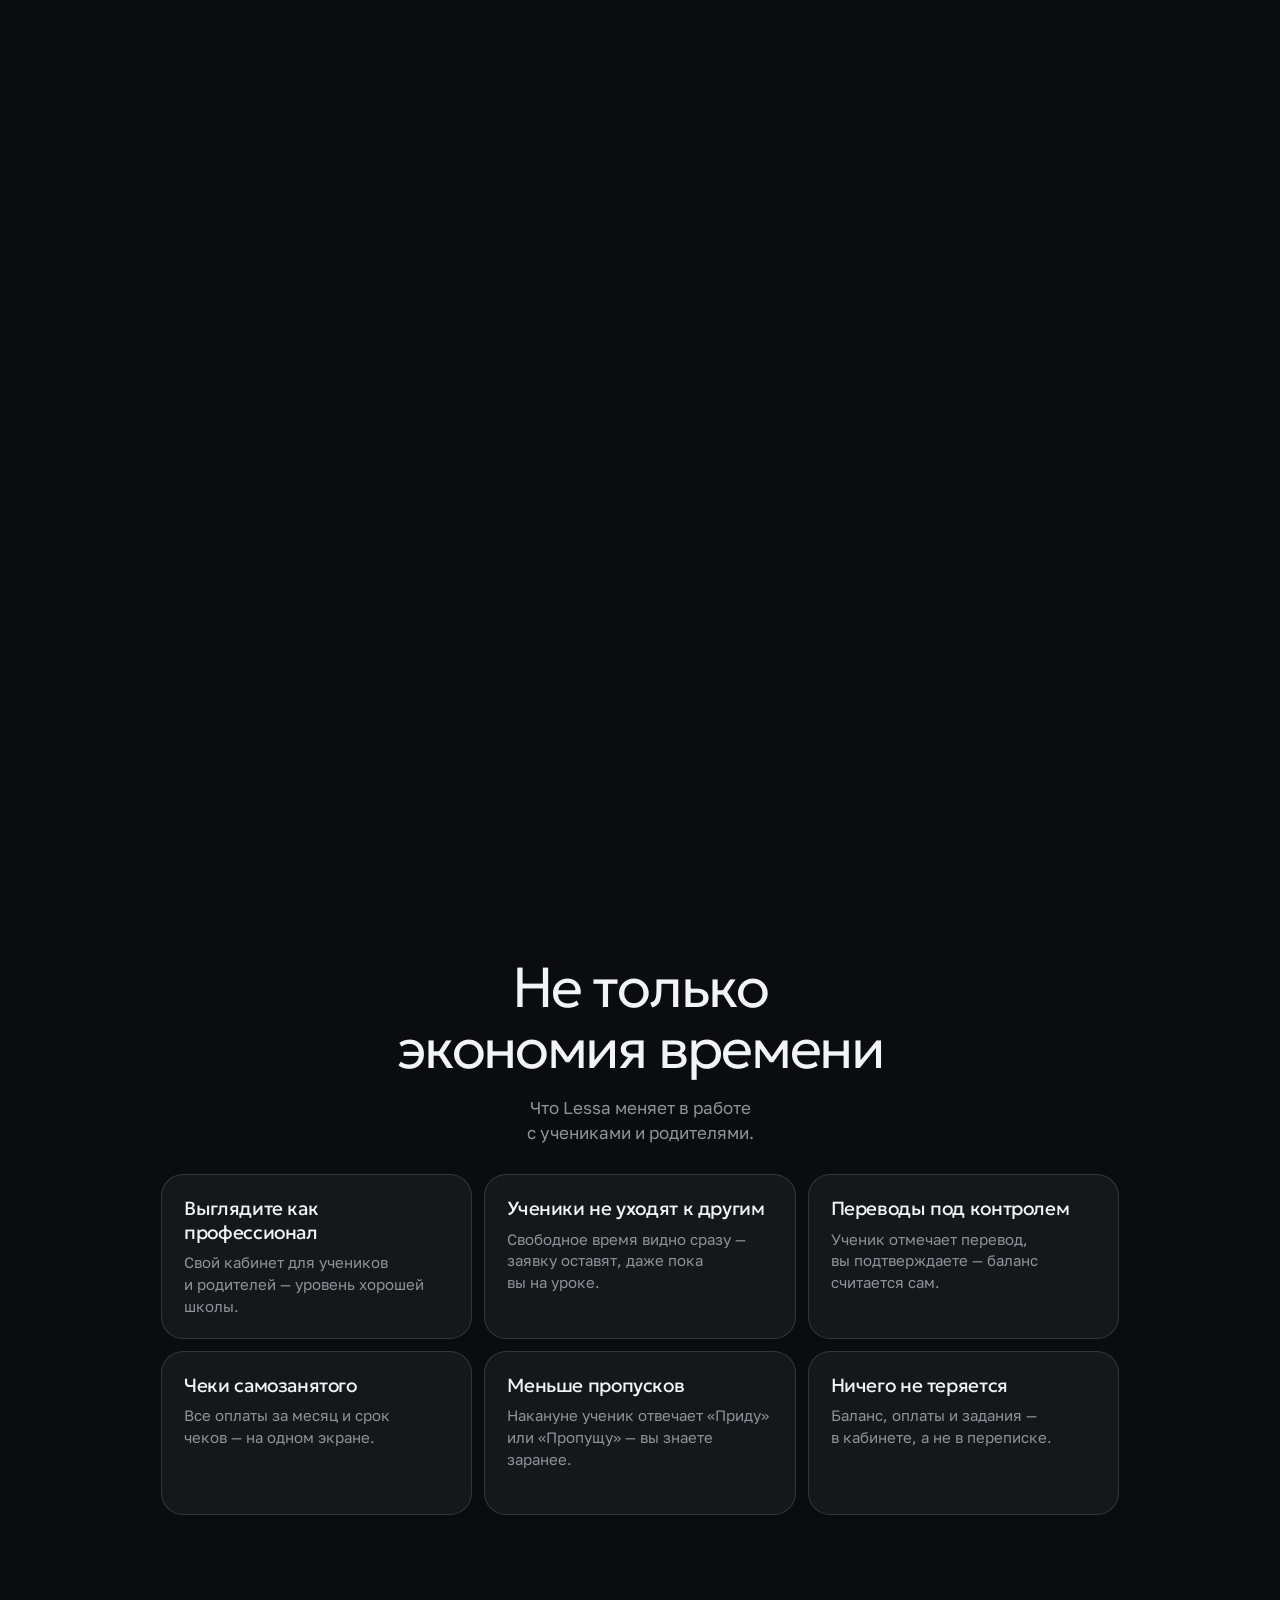
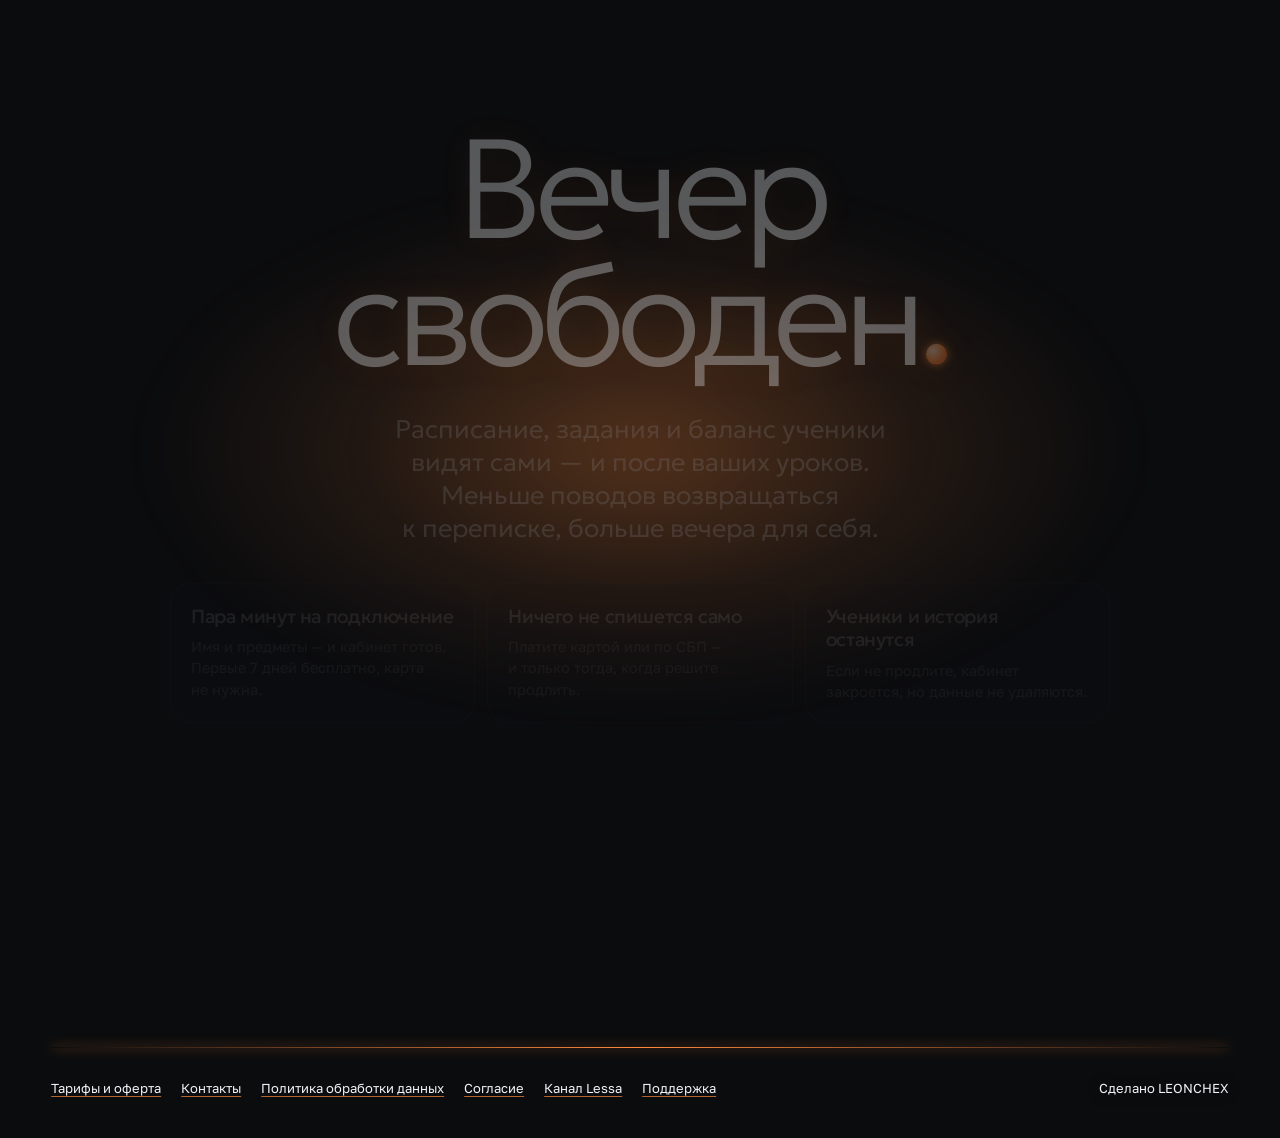
==== commit cc608b07: "Новый бот @lessa_app вместо @lessa_repetitor_bot: ссылки и текст на всех страницах, QR-код на главно" ====
--- a/index.html
+++ b/index.html
@@ -986,7 +986,7 @@
 
 <header class="top">
   <a class="brand" href="#s0"><img src="logo.png" alt="" width="34" height="34">Lessa</a>
-  <a class="pill-link" href="https://t.me/lessa_repetitor_bot?start=tutor" target="_blank" rel="noopener" data-join-link><span>Открыть<span class="pill-long"> в&nbsp;Telegram</span></span> ↗</a>
+  <a class="pill-link" href="https://t.me/lessa_app?start=tutor" target="_blank" rel="noopener" data-join-link><span>Открыть<span class="pill-long"> в&nbsp;Telegram</span></span> ↗</a>
 </header>
 
 <aside class="clock" aria-hidden="true">
@@ -1368,7 +1368,7 @@
     <div class="s22__cta">
       <div class="qr" id="qr" aria-hidden="true"></div>
       <div class="s22__btns">
-        <a class="cta cta--sun" href="https://t.me/lessa_repetitor_bot?start=tutor" target="_blank" rel="noopener" data-join-link>Открыть Lessa в&nbsp;Telegram ↗</a>
+        <a class="cta cta--sun" href="https://t.me/lessa_app?start=tutor" target="_blank" rel="noopener" data-join-link>Открыть Lessa в&nbsp;Telegram ↗</a>
         <p class="qr-note">Или наведите камеру телефона на&nbsp;код.</p>
       </div>
     </div>
@@ -1591,7 +1591,7 @@
 
   /* ---------- Бот Lessa: кнопки и QR ведут на подключение кабинета (?start=tutor):
      бот присылает «Кабинет репетитора в Lessa» и кнопку подключения ---------- */
-  const LESSA_BOT = "lessa_repetitor_bot";
+  const LESSA_BOT = "lessa_app";
   const JOIN_LINK = `https://t.me/${LESSA_BOT}?start=tutor`;
   document.querySelectorAll("[data-join-link]").forEach((a) => { a.href = JOIN_LINK; });
 
